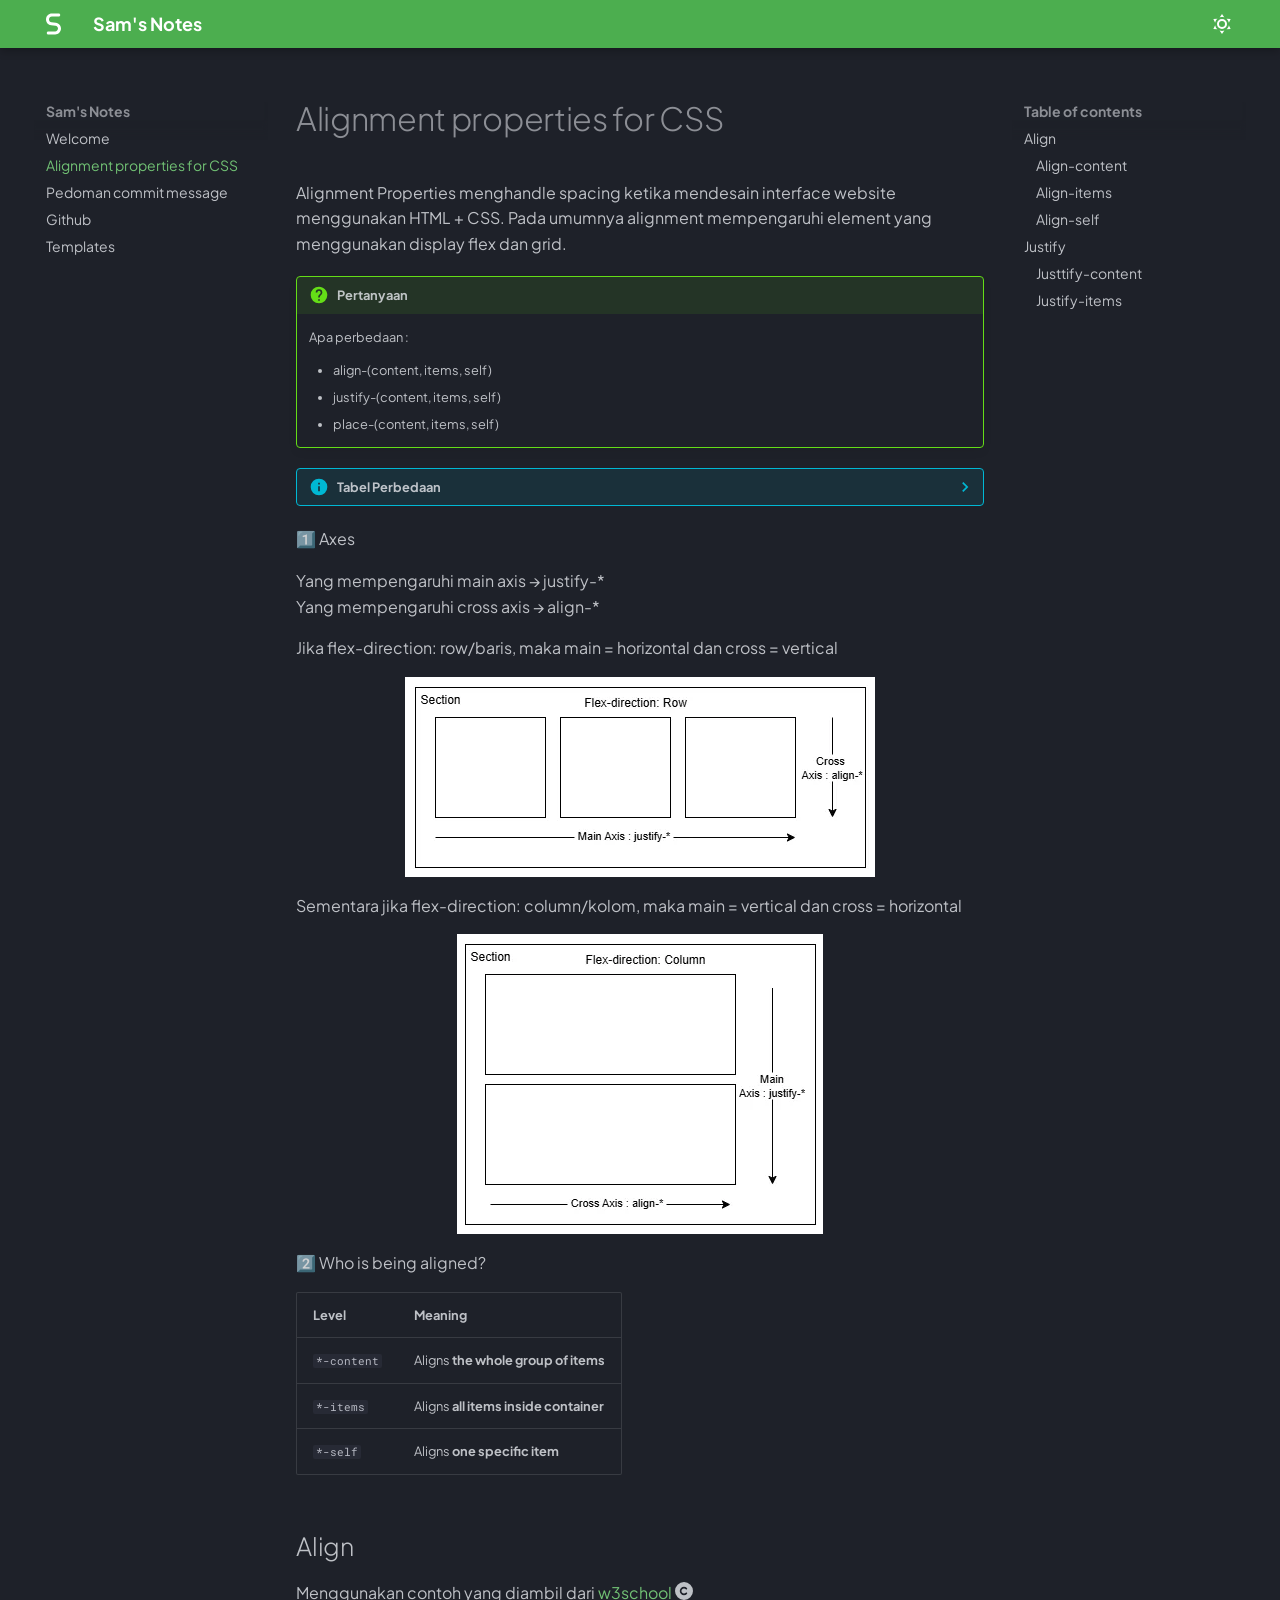
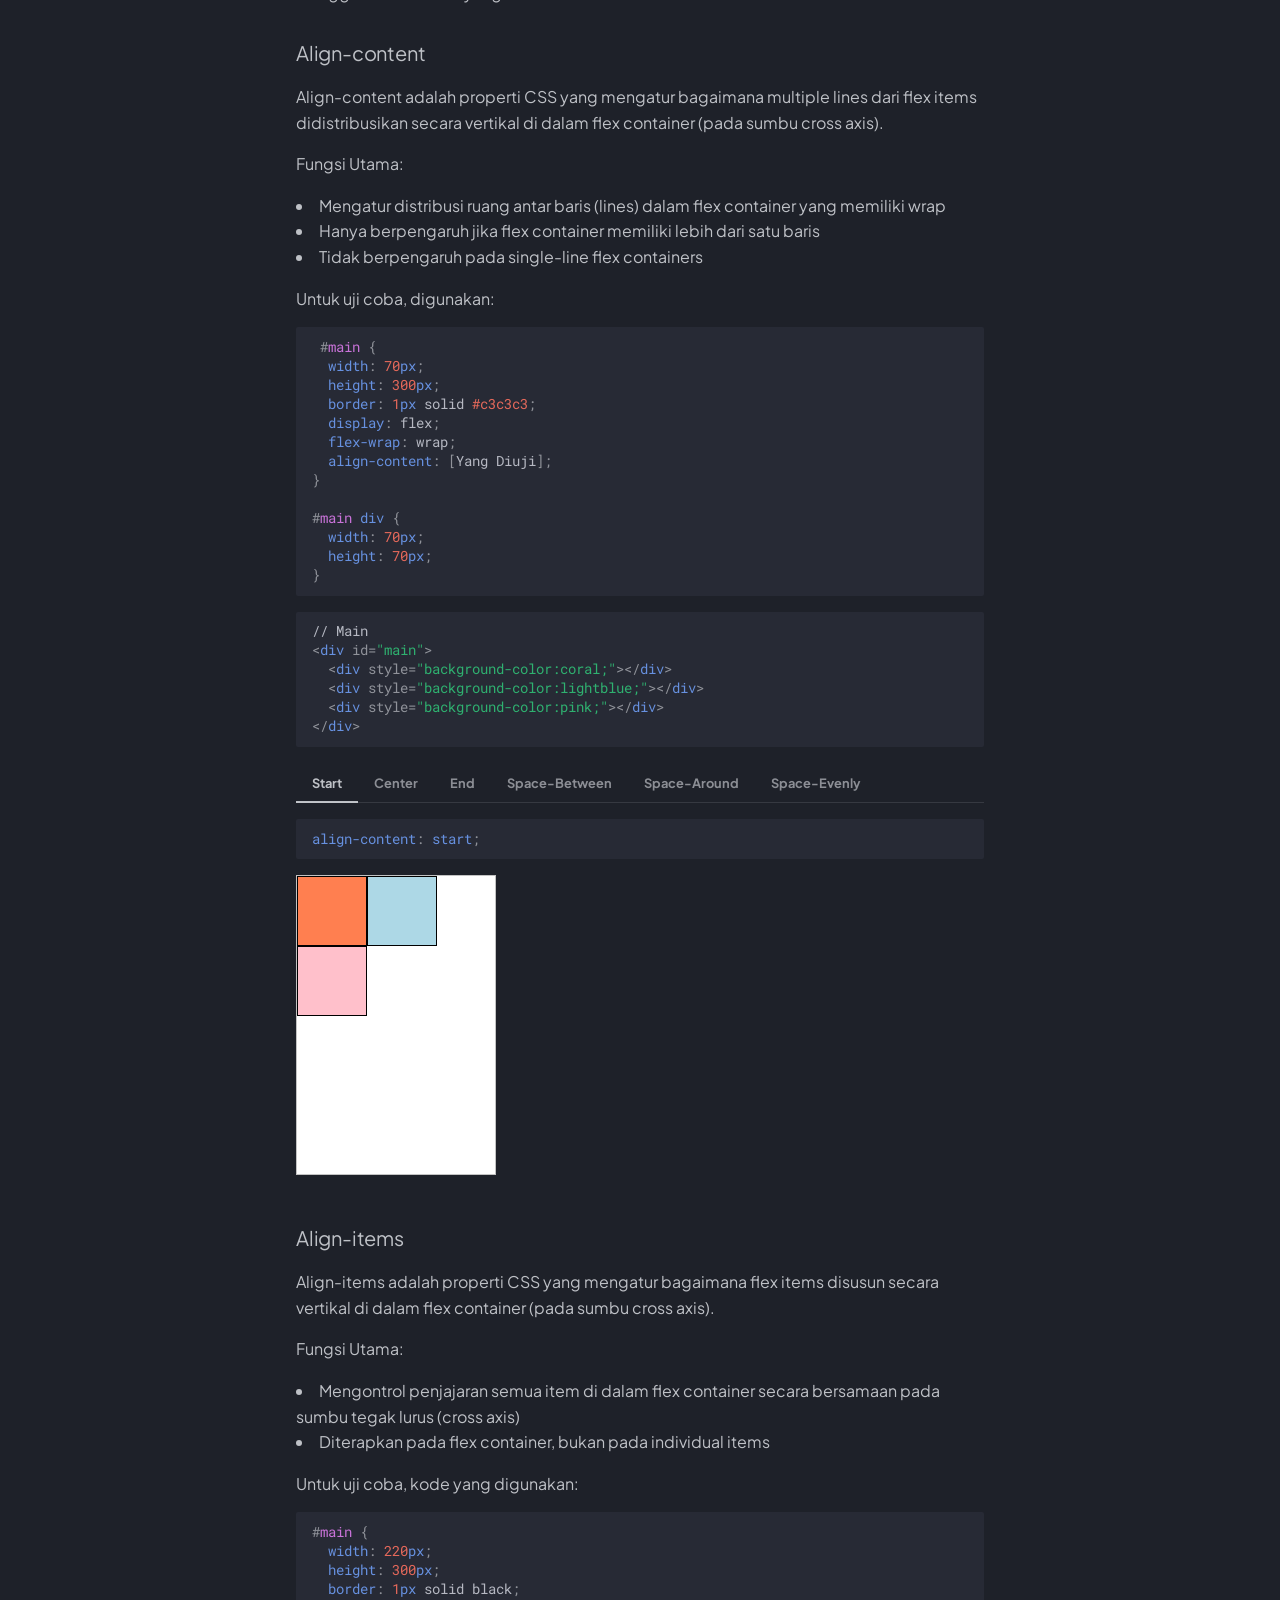
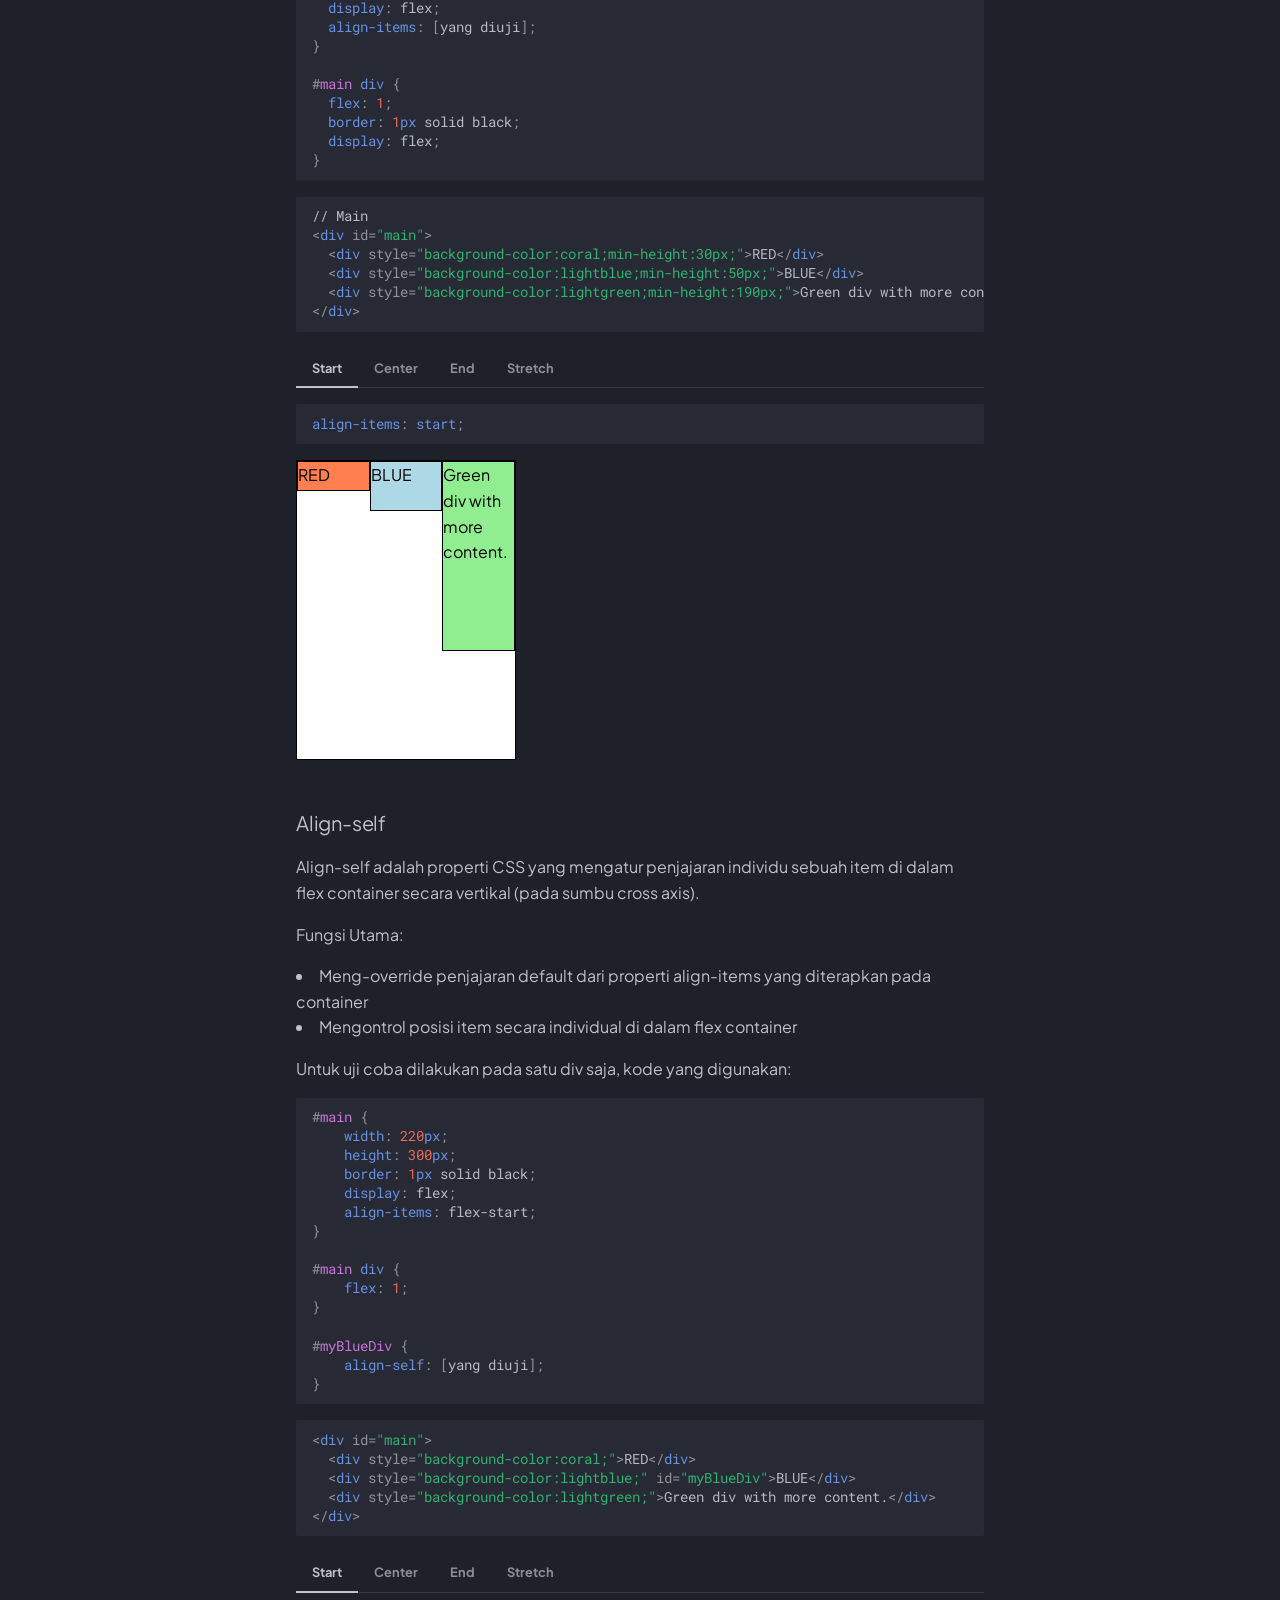
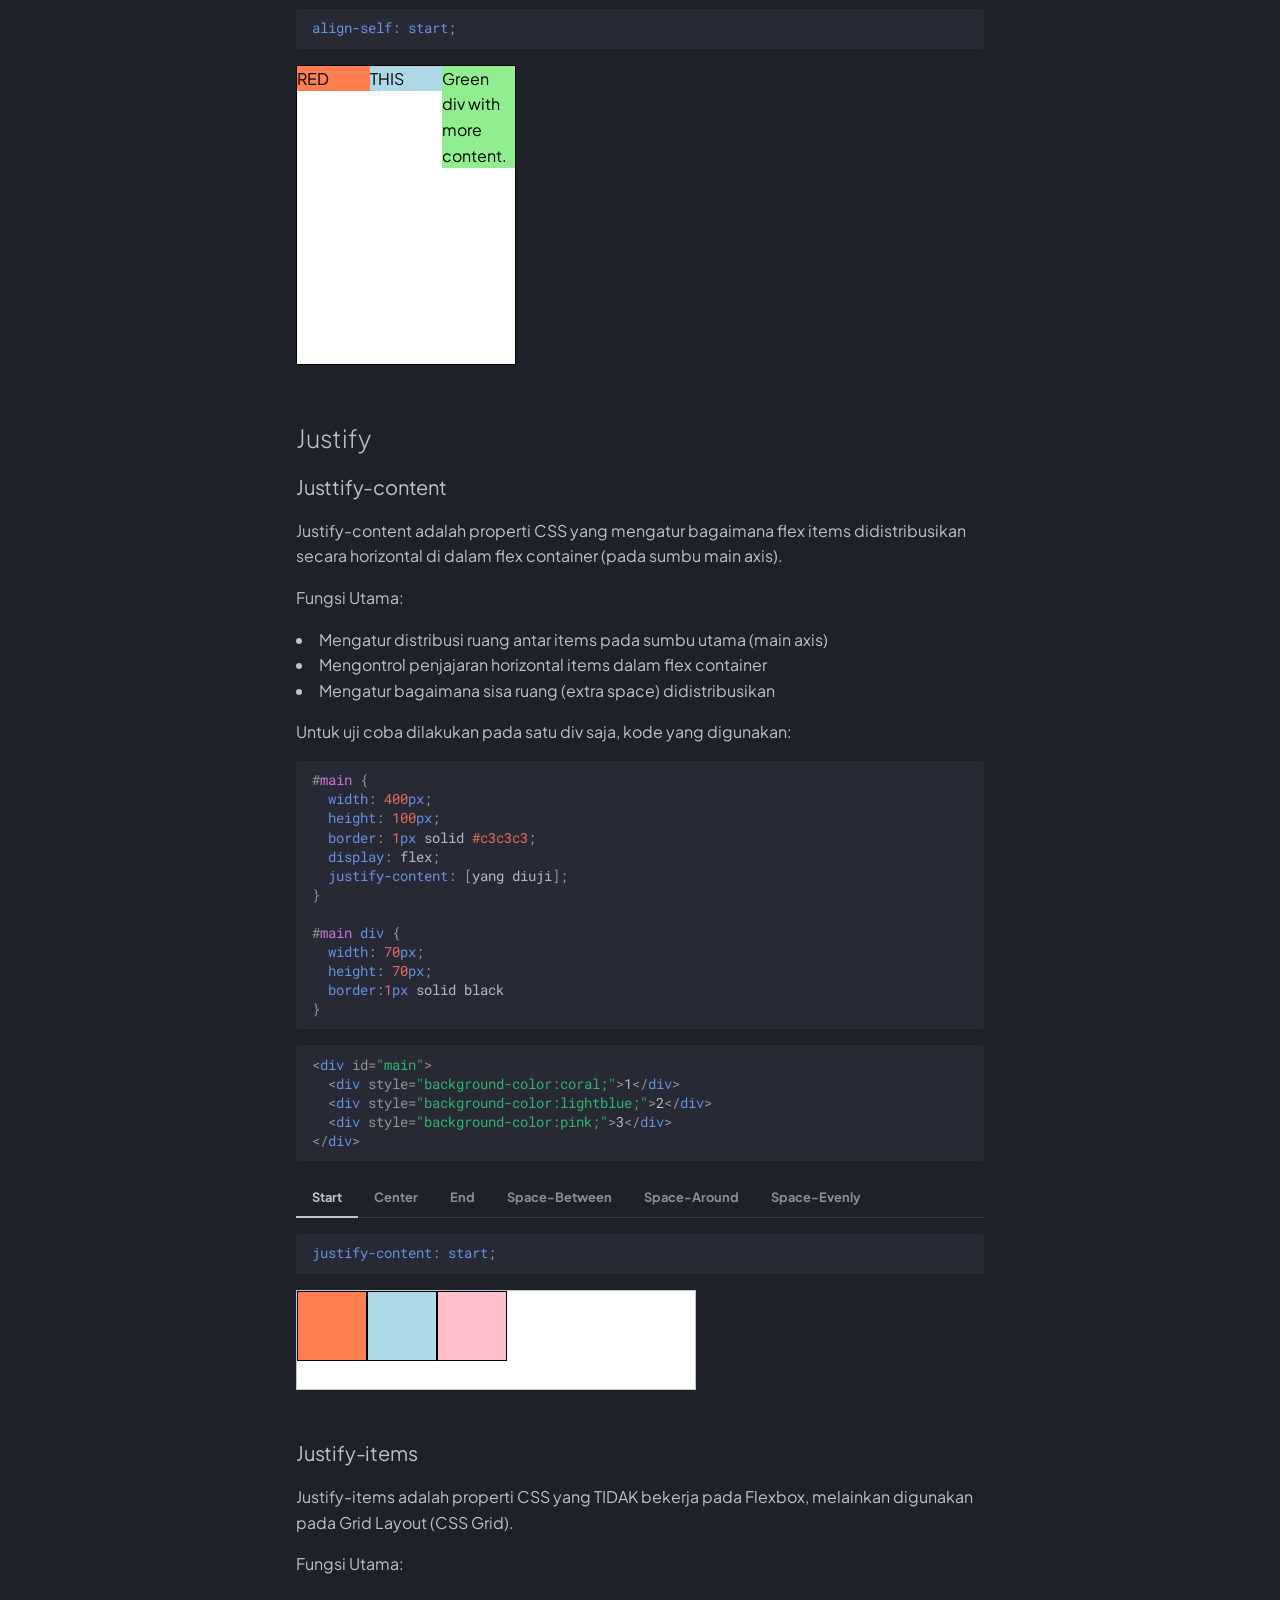
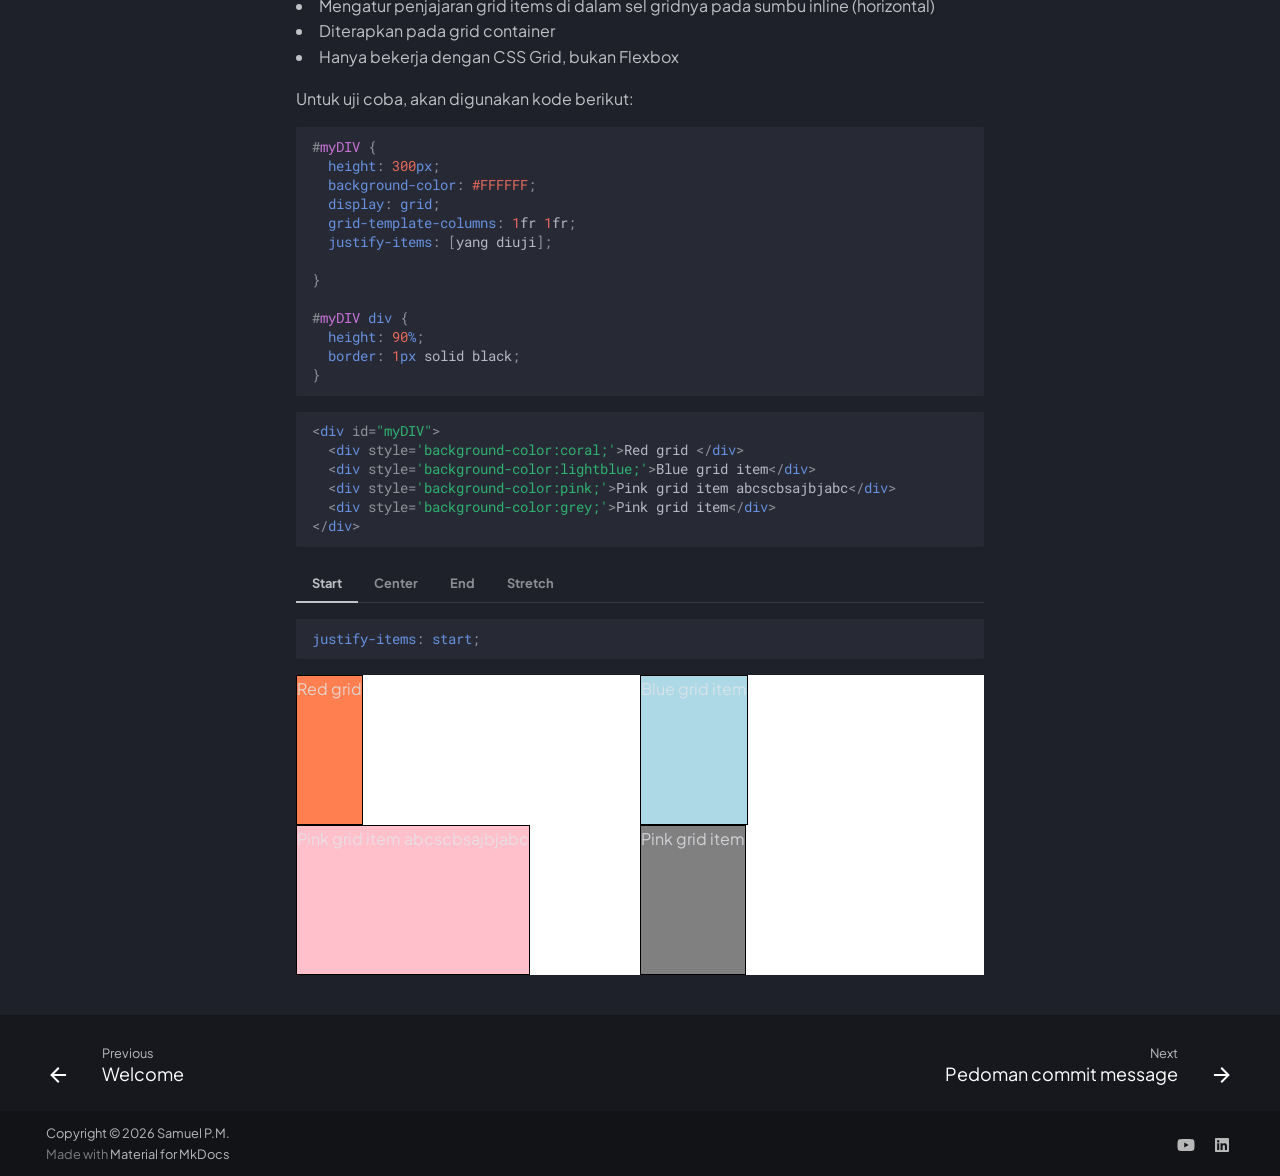
==== alignmentcss/index.html @ 006edf41 "Deployed 152fa4c with MkDocs version: 1.6.1" ====
<!DOCTYPE html><html lang="en" class="no-js"><head>
    
      <meta charset="utf-8">
      <meta name="viewport" content="width=device-width,initial-scale=1">
      
      
      
        <link rel="canonical" href="https://sitename.example/alignmentcss/">
      
      
        <link rel="prev" href="..">
      
      
        <link rel="next" href="../commit-m/">
      
      
        
      
      
      <link rel="icon" href="../assets/logoGrey.png">
      <meta name="generator" content="mkdocs-1.6.1, mkdocs-material-9.7.1">
    
    
      
        <title>Alignment properties for CSS - Sam's Notes</title>
      
    
    
      <link rel="stylesheet" href="../assets/stylesheets/main.484c7ddc.min.css">
      
        
        <link rel="stylesheet" href="../assets/stylesheets/palette.ab4e12ef.min.css">
      
      


    
    
      
    
    
      
        
        
        <link rel="preconnect" href="https://fonts.gstatic.com" crossorigin>
        <link rel="stylesheet" href="https://fonts.googleapis.com/css?family=Plus+Jakarta+Sans:300,300i,400,400i,700,700i%7CRoboto+Mono:400,400i,700,700i&amp;display=fallback">
        <style>:root{--md-text-font:"Plus Jakarta Sans";--md-code-font:"Roboto Mono"}</style>
      
    
    
      <link rel="stylesheet" href="../stylesheets/extra.css">
    
    <script>__md_scope=new URL("..",location),__md_hash=e=>[...e].reduce(((e,_)=>(e<<5)-e+_.charCodeAt(0)),0),__md_get=(e,_=localStorage,t=__md_scope)=>JSON.parse(_.getItem(t.pathname+"."+e)),__md_set=(e,_,t=localStorage,a=__md_scope)=>{try{t.setItem(a.pathname+"."+e,JSON.stringify(_))}catch(e){}}</script>
    
      

    
    
  <link href="../assets/stylesheets/glightbox.min.css" rel="stylesheet"><script src="../assets/javascripts/glightbox.min.js"></script><style id="glightbox-style">
            html.glightbox-open { overflow: initial; height: 100%; }
            .gslide-title { margin-top: 0px; user-select: text; }
            .gslide-desc { color: #666; user-select: text; }
            .gslide-image img { background: white; }
            .gscrollbar-fixer { padding-right: 15px; }
            .gdesc-inner { font-size: 0.75rem; }
            body[data-md-color-scheme="slate"] .gdesc-inner { background: var(--md-default-bg-color); }
            body[data-md-color-scheme="slate"] .gslide-title { color: var(--md-default-fg-color); }
            body[data-md-color-scheme="slate"] .gslide-desc { color: var(--md-default-fg-color); }
        </style></head>
  
  
    
    
      
    
    
    
    
    <body dir="ltr" data-md-color-scheme="slate" data-md-color-primary="green" data-md-color-accent="deep-purple">
  
    
    <input class="md-toggle" data-md-toggle="drawer" type="checkbox" id="__drawer" autocomplete="off">
    <input class="md-toggle" data-md-toggle="search" type="checkbox" id="__search" autocomplete="off">
    <label class="md-overlay" for="__drawer"></label>
    <div data-md-component="skip">
      
        
        <a href="#alignment-properties-for-css" class="md-skip">
          Skip to content
        </a>
      
    </div>
    <div data-md-component="announce">
      
    </div>
    
    
      

  

<header class="md-header md-header--shadow" data-md-component="header">
  <nav class="md-header__inner md-grid" aria-label="Header">
    <a href=".." title="Sam's Notes" class="md-header__button md-logo" aria-label="Sam's Notes" data-md-component="logo">
      
  
  <svg xmlns="http://www.w3.org/2000/svg" viewBox="0 0 320 512"><!--! Font Awesome Free 7.1.0 by @fontawesome - https://fontawesome.com License - https://fontawesome.com/license/free (Icons: CC BY 4.0, Fonts: SIL OFL 1.1, Code: MIT License) Copyright 2025 Fonticons, Inc.--><path d="M0 157.5C0 88.2 56.2 32 125.5 32H272c17.7 0 32 14.3 32 32s-14.3 32-32 32H125.5c-34 0-61.5 27.5-61.5 61.5 0 31 23.1 57.2 53.9 61l92.2 11.5c62.8 7.9 109.9 61.2 109.9 124.5 0 69.3-56.2 125.5-125.5 125.5H48c-17.7 0-32-14.3-32-32s14.3-32 32-32h146.5c34 0 61.5-27.5 61.5-61.5 0-31-23.1-57.2-53.9-61L109.9 282C47.1 274.1 0 220.8 0 157.5"></path></svg>

    </a>
    <label class="md-header__button md-icon" for="__drawer">
      
      <svg xmlns="http://www.w3.org/2000/svg" viewBox="0 0 24 24"><path d="M3 6h18v2H3zm0 5h18v2H3zm0 5h18v2H3z"></path></svg>
    </label>
    <div class="md-header__title" data-md-component="header-title">
      <div class="md-header__ellipsis">
        <div class="md-header__topic">
          <span class="md-ellipsis">
            Sam's Notes
          </span>
        </div>
        <div class="md-header__topic" data-md-component="header-topic">
          <span class="md-ellipsis">
            
              Alignment properties for CSS
            
          </span>
        </div>
      </div>
    </div>
    
      
        <form class="md-header__option" data-md-component="palette">
  
    
    
    
    <input class="md-option" data-md-color-media="" data-md-color-scheme="slate" data-md-color-primary="green" data-md-color-accent="deep-purple" aria-label="Dark mode" type="radio" name="__palette" id="__palette_0">
    
      <label class="md-header__button md-icon" title="Dark mode" for="__palette_1" hidden>
        <svg xmlns="http://www.w3.org/2000/svg" viewBox="0 0 24 24"><path d="M12 7a5 5 0 0 1 5 5 5 5 0 0 1-5 5 5 5 0 0 1-5-5 5 5 0 0 1 5-5m0 2a3 3 0 0 0-3 3 3 3 0 0 0 3 3 3 3 0 0 0 3-3 3 3 0 0 0-3-3m0-7 2.39 3.42C13.65 5.15 12.84 5 12 5s-1.65.15-2.39.42zM3.34 7l4.16-.35A7.2 7.2 0 0 0 5.94 8.5c-.44.74-.69 1.5-.83 2.29zm.02 10 1.76-3.77a7.131 7.131 0 0 0 2.38 4.14zM20.65 7l-1.77 3.79a7.02 7.02 0 0 0-2.38-4.15zm-.01 10-4.14.36c.59-.51 1.12-1.14 1.54-1.86.42-.73.69-1.5.83-2.29zM12 22l-2.41-3.44c.74.27 1.55.44 2.41.44.82 0 1.63-.17 2.37-.44z"></path></svg>
      </label>
    
  
    
    
    
    <input class="md-option" data-md-color-media="" data-md-color-scheme="default" data-md-color-primary="blue" data-md-color-accent="deep-orange" aria-label="Light mode" type="radio" name="__palette" id="__palette_1">
    
      <label class="md-header__button md-icon" title="Light mode" for="__palette_0" hidden>
        <svg xmlns="http://www.w3.org/2000/svg" viewBox="0 0 24 24"><path d="m17.75 4.09-2.53 1.94.91 3.06-2.63-1.81-2.63 1.81.91-3.06-2.53-1.94L12.44 4l1.06-3 1.06 3zm3.5 6.91-1.64 1.25.59 1.98-1.7-1.17-1.7 1.17.59-1.98L15.75 11l2.06-.05L18.5 9l.69 1.95zm-2.28 4.95c.83-.08 1.72 1.1 1.19 1.85-.32.45-.66.87-1.08 1.27C15.17 23 8.84 23 4.94 19.07c-3.91-3.9-3.91-10.24 0-14.14.4-.4.82-.76 1.27-1.08.75-.53 1.93.36 1.85 1.19-.27 2.86.69 5.83 2.89 8.02a9.96 9.96 0 0 0 8.02 2.89m-1.64 2.02a12.08 12.08 0 0 1-7.8-3.47c-2.17-2.19-3.33-5-3.49-7.82-2.81 3.14-2.7 7.96.31 10.98 3.02 3.01 7.84 3.12 10.98.31"></path></svg>
      </label>
    
  
</form>
      
    
    
      <script>var palette=__md_get("__palette");if(palette&&palette.color){if("(prefers-color-scheme)"===palette.color.media){var media=matchMedia("(prefers-color-scheme: light)"),input=document.querySelector(media.matches?"[data-md-color-media='(prefers-color-scheme: light)']":"[data-md-color-media='(prefers-color-scheme: dark)']");palette.color.media=input.getAttribute("data-md-color-media"),palette.color.scheme=input.getAttribute("data-md-color-scheme"),palette.color.primary=input.getAttribute("data-md-color-primary"),palette.color.accent=input.getAttribute("data-md-color-accent")}for(var[key,value]of Object.entries(palette.color))document.body.setAttribute("data-md-color-"+key,value)}</script>
    
    
    
    
  </nav>
  
</header>
    
    <div class="md-container" data-md-component="container">
      
      
        
          
        
      
      <main class="md-main" data-md-component="main">
        <div class="md-main__inner md-grid">
          
            
              
              <div class="md-sidebar md-sidebar--primary" data-md-component="sidebar" data-md-type="navigation">
                <div class="md-sidebar__scrollwrap">
                  <div class="md-sidebar__inner">
                    



<nav class="md-nav md-nav--primary" aria-label="Navigation" data-md-level="0">
  <label class="md-nav__title" for="__drawer">
    <a href=".." title="Sam's Notes" class="md-nav__button md-logo" aria-label="Sam's Notes" data-md-component="logo">
      
  
  <svg xmlns="http://www.w3.org/2000/svg" viewBox="0 0 320 512"><!--! Font Awesome Free 7.1.0 by @fontawesome - https://fontawesome.com License - https://fontawesome.com/license/free (Icons: CC BY 4.0, Fonts: SIL OFL 1.1, Code: MIT License) Copyright 2025 Fonticons, Inc.--><path d="M0 157.5C0 88.2 56.2 32 125.5 32H272c17.7 0 32 14.3 32 32s-14.3 32-32 32H125.5c-34 0-61.5 27.5-61.5 61.5 0 31 23.1 57.2 53.9 61l92.2 11.5c62.8 7.9 109.9 61.2 109.9 124.5 0 69.3-56.2 125.5-125.5 125.5H48c-17.7 0-32-14.3-32-32s14.3-32 32-32h146.5c34 0 61.5-27.5 61.5-61.5 0-31-23.1-57.2-53.9-61L109.9 282C47.1 274.1 0 220.8 0 157.5"></path></svg>

    </a>
    Sam's Notes
  </label>
  
  <ul class="md-nav__list" data-md-scrollfix>
    
      
      
  
  
  
  
    <li class="md-nav__item">
      <a href=".." class="md-nav__link">
        
  
  
  <span class="md-ellipsis">
    
  
    Welcome
  

    
  </span>
  
  

      </a>
    </li>
  

    
      
      
  
  
    
  
  
  
    <li class="md-nav__item md-nav__item--active">
      
      <input class="md-nav__toggle md-toggle" type="checkbox" id="__toc">
      
      
        
      
      
        <label class="md-nav__link md-nav__link--active" for="__toc">
          
  
  
  <span class="md-ellipsis">
    
  
    Alignment properties for CSS
  

    
  </span>
  
  

          <span class="md-nav__icon md-icon"></span>
        </label>
      
      <a href="./" class="md-nav__link md-nav__link--active">
        
  
  
  <span class="md-ellipsis">
    
  
    Alignment properties for CSS
  

    
  </span>
  
  

      </a>
      
        

<nav class="md-nav md-nav--secondary" aria-label="Table of contents">
  
  
  
    
  
  
    <label class="md-nav__title" for="__toc">
      <span class="md-nav__icon md-icon"></span>
      Table of contents
    </label>
    <ul class="md-nav__list" data-md-component="toc" data-md-scrollfix>
      
        <li class="md-nav__item">
  <a href="#align" class="md-nav__link">
    <span class="md-ellipsis">
      
        Align
      
    </span>
  </a>
  
    <nav class="md-nav" aria-label="Align">
      <ul class="md-nav__list">
        
          <li class="md-nav__item">
  <a href="#align-content" class="md-nav__link">
    <span class="md-ellipsis">
      
        Align-content
      
    </span>
  </a>
  
</li>
        
          <li class="md-nav__item">
  <a href="#align-items" class="md-nav__link">
    <span class="md-ellipsis">
      
        Align-items
      
    </span>
  </a>
  
</li>
        
          <li class="md-nav__item">
  <a href="#align-self" class="md-nav__link">
    <span class="md-ellipsis">
      
        Align-self
      
    </span>
  </a>
  
</li>
        
      </ul>
    </nav>
  
</li>
      
        <li class="md-nav__item">
  <a href="#justify" class="md-nav__link">
    <span class="md-ellipsis">
      
        Justify
      
    </span>
  </a>
  
    <nav class="md-nav" aria-label="Justify">
      <ul class="md-nav__list">
        
          <li class="md-nav__item">
  <a href="#justtify-content" class="md-nav__link">
    <span class="md-ellipsis">
      
        Justtify-content
      
    </span>
  </a>
  
</li>
        
          <li class="md-nav__item">
  <a href="#justify-items" class="md-nav__link">
    <span class="md-ellipsis">
      
        Justify-items
      
    </span>
  </a>
  
</li>
        
      </ul>
    </nav>
  
</li>
      
    </ul>
  
</nav>
      
    </li>
  

    
      
      
  
  
  
  
    <li class="md-nav__item">
      <a href="../commit-m/" class="md-nav__link">
        
  
  
  <span class="md-ellipsis">
    
  
    Pedoman commit message
  

    
  </span>
  
  

      </a>
    </li>
  

    
      
      
  
  
  
  
    <li class="md-nav__item">
      <a href="../newrepo/" class="md-nav__link">
        
  
  
  <span class="md-ellipsis">
    
  
    Github
  

    
  </span>
  
  

      </a>
    </li>
  

    
      
      
  
  
  
  
    <li class="md-nav__item">
      <a href="../template/" class="md-nav__link">
        
  
  
  <span class="md-ellipsis">
    
  
    Templates
  

    
  </span>
  
  

      </a>
    </li>
  

    
  </ul>
</nav>
                  </div>
                </div>
              </div>
            
            
              
              <div class="md-sidebar md-sidebar--secondary" data-md-component="sidebar" data-md-type="toc">
                <div class="md-sidebar__scrollwrap">
                  <div class="md-sidebar__inner">
                    

<nav class="md-nav md-nav--secondary" aria-label="Table of contents">
  
  
  
    
  
  
    <label class="md-nav__title" for="__toc">
      <span class="md-nav__icon md-icon"></span>
      Table of contents
    </label>
    <ul class="md-nav__list" data-md-component="toc" data-md-scrollfix>
      
        <li class="md-nav__item">
  <a href="#align" class="md-nav__link">
    <span class="md-ellipsis">
      
        Align
      
    </span>
  </a>
  
    <nav class="md-nav" aria-label="Align">
      <ul class="md-nav__list">
        
          <li class="md-nav__item">
  <a href="#align-content" class="md-nav__link">
    <span class="md-ellipsis">
      
        Align-content
      
    </span>
  </a>
  
</li>
        
          <li class="md-nav__item">
  <a href="#align-items" class="md-nav__link">
    <span class="md-ellipsis">
      
        Align-items
      
    </span>
  </a>
  
</li>
        
          <li class="md-nav__item">
  <a href="#align-self" class="md-nav__link">
    <span class="md-ellipsis">
      
        Align-self
      
    </span>
  </a>
  
</li>
        
      </ul>
    </nav>
  
</li>
      
        <li class="md-nav__item">
  <a href="#justify" class="md-nav__link">
    <span class="md-ellipsis">
      
        Justify
      
    </span>
  </a>
  
    <nav class="md-nav" aria-label="Justify">
      <ul class="md-nav__list">
        
          <li class="md-nav__item">
  <a href="#justtify-content" class="md-nav__link">
    <span class="md-ellipsis">
      
        Justtify-content
      
    </span>
  </a>
  
</li>
        
          <li class="md-nav__item">
  <a href="#justify-items" class="md-nav__link">
    <span class="md-ellipsis">
      
        Justify-items
      
    </span>
  </a>
  
</li>
        
      </ul>
    </nav>
  
</li>
      
    </ul>
  
</nav>
                  </div>
                </div>
              </div>
            
          
          
            <div class="md-content" data-md-component="content">
              
              <article class="md-content__inner md-typeset">
                
                  



<h1 id="alignment-properties-for-css">Alignment properties for CSS</h1>
<p>Alignment Properties menghandle spacing ketika mendesain interface website menggunakan HTML + CSS.
Pada umumnya alignment mempengaruhi element yang menggunakan display flex dan grid.</p>
<div class="admonition question">
<p class="admonition-title">Pertanyaan</p>
<p>Apa perbedaan :
</p><ul>
<li>align-(content, items, self)</li>
<li>justify-(content, items, self)</li>
<li>place-(content, items, self)</li>
</ul><p></p>
</div>
<details class="info">
<summary>Tabel Perbedaan</summary>
<p>Berdasarkan ChatGPT</p>
<table>
<thead>
<tr>
<th>Property</th>
<th>Axis</th>
<th>Applies to</th>
<th>Flex</th>
<th>Grid</th>
<th>When it works</th>
</tr>
</thead>
<tbody>
<tr>
<td><strong>align-content</strong></td>
<td>Cross</td>
<td>Container</td>
<td>⚠️</td>
<td>✅</td>
<td><strong>Multi-line only</strong></td>
</tr>
<tr>
<td><strong>align-items</strong></td>
<td>Cross</td>
<td>Container</td>
<td>✅</td>
<td>✅</td>
<td>Single or multi</td>
</tr>
<tr>
<td><strong>align-self</strong></td>
<td>Cross</td>
<td>Item</td>
<td>✅</td>
<td>✅</td>
<td>Overrides <code>align-items</code></td>
</tr>
<tr>
<td><strong>justify-content</strong></td>
<td>Main</td>
<td>Container</td>
<td>✅</td>
<td>✅</td>
<td>When there’s extra space</td>
</tr>
<tr>
<td><strong>justify-items</strong></td>
<td>Main</td>
<td>Container</td>
<td>❌</td>
<td>✅</td>
<td>Aligns items in grid cells</td>
</tr>
<tr>
<td><strong>justify-self</strong></td>
<td>Main</td>
<td>Item</td>
<td>❌</td>
<td>✅</td>
<td>Grid only</td>
</tr>
<tr>
<td><strong>place-content</strong></td>
<td>Both</td>
<td>Container</td>
<td>⚠️</td>
<td>✅</td>
<td>Shorthand</td>
</tr>
<tr>
<td><strong>place-items</strong></td>
<td>Both</td>
<td>Container</td>
<td>❌</td>
<td>✅</td>
<td>Shorthand</td>
</tr>
<tr>
<td><strong>place-self</strong></td>
<td>Both</td>
<td>Item</td>
<td>❌</td>
<td>✅</td>
<td>Shorthand</td>
</tr>
</tbody>
</table>
</details>
<p>1️⃣ Axes</p>
<p>Yang mempengaruhi main axis → justify-* <br>
Yang mempengaruhi cross axis → align-*</p>
<p>Jika flex-direction: row/baris, maka main = horizontal dan cross = vertical  <br></p>
<figure>
  <a class="glightbox" data-type="image" data-width="auto" data-height="auto" href="../assets/flex-row.webp" data-desc-position="bottom"><img alt="Image title" src="../assets/flex-row.webp"></a>
</figure>
<!-- <img src="assets/flex-row.webp"> <br> -->
<p>Sementara jika flex-direction: column/kolom, maka main = vertical dan cross = horizontal <br></p>
<figure>
  <a class="glightbox" data-type="image" data-width="auto" data-height="auto" href="../assets/flex-col.webp" data-desc-position="bottom"><img alt="Image title" src="../assets/flex-col.webp"></a>
</figure>
<p>2️⃣ Who is being aligned?</p>
<table>
<thead>
<tr>
<th>Level</th>
<th>Meaning</th>
</tr>
</thead>
<tbody>
<tr>
<td><code>*-content</code></td>
<td>Aligns <strong>the whole group of items</strong></td>
</tr>
<tr>
<td><code>*-items</code></td>
<td>Aligns <strong>all items inside container</strong></td>
</tr>
<tr>
<td><code>*-self</code></td>
<td>Aligns <strong>one specific item</strong></td>
</tr>
</tbody>
</table>
<h2 id="align">Align</h2>
<p>Menggunakan contoh yang diambil dari <a href="https://www.w3schools.com/">w3school</a> <span class="twemoji"><svg xmlns="http://www.w3.org/2000/svg" viewBox="0 0 512 512"><!--! Font Awesome Free 7.1.0 by @fontawesome - https://fontawesome.com License - https://fontawesome.com/license/free (Icons: CC BY 4.0, Fonts: SIL OFL 1.1, Code: MIT License) Copyright 2025 Fonticons, Inc.--><path d="M256 512a256 256 0 1 0 0-512 256 256 0 1 0 0 512m-50.9-205.1c28.1 28.1 73.7 28.1 101.8 0 9.4-9.4 24.6-9.4 33.9 0s9.4 24.6 0 33.9c-46.9 46.9-122.8 46.9-169.7 0s-46.9-122.8 0-169.7 122.8-46.9 169.7 0c9.4 9.4 9.4 24.6 0 33.9s-24.6 9.4-33.9 0c-28.1-28.1-73.7-28.1-101.8 0s-28.1 73.7 0 101.8z"></path></svg></span></p>
<h3 id="align-content">Align-content</h3>
<p>Align-content adalah properti CSS yang mengatur bagaimana multiple lines dari flex items didistribusikan secara vertikal di dalam flex container (pada sumbu cross axis).</p>
<p>Fungsi Utama:</p>
<li>Mengatur distribusi ruang antar baris (lines) dalam flex container yang memiliki wrap</li>
<li>Hanya berpengaruh jika flex container memiliki lebih dari satu baris</li>
<li>Tidak berpengaruh pada single-line flex containers</li>
<p>Untuk uji coba, digunakan:</p>
<div class="language-css highlight"><pre><span></span><code><span id="__span-0-1"><a id="__codelineno-0-1" name="__codelineno-0-1" href="#__codelineno-0-1"></a><span class="w"> </span><span class="p">#</span><span class="nn">main</span><span class="w"> </span><span class="p">{</span>
</span><span id="__span-0-2"><a id="__codelineno-0-2" name="__codelineno-0-2" href="#__codelineno-0-2"></a><span class="w">  </span><span class="k">width</span><span class="p">:</span><span class="w"> </span><span class="mi">70</span><span class="kt">px</span><span class="p">;</span>
</span><span id="__span-0-3"><a id="__codelineno-0-3" name="__codelineno-0-3" href="#__codelineno-0-3"></a><span class="w">  </span><span class="k">height</span><span class="p">:</span><span class="w"> </span><span class="mi">300</span><span class="kt">px</span><span class="p">;</span>
</span><span id="__span-0-4"><a id="__codelineno-0-4" name="__codelineno-0-4" href="#__codelineno-0-4"></a><span class="w">  </span><span class="k">border</span><span class="p">:</span><span class="w"> </span><span class="mi">1</span><span class="kt">px</span><span class="w"> </span><span class="kc">solid</span><span class="w"> </span><span class="mh">#c3c3c3</span><span class="p">;</span>
</span><span id="__span-0-5"><a id="__codelineno-0-5" name="__codelineno-0-5" href="#__codelineno-0-5"></a><span class="w">  </span><span class="k">display</span><span class="p">:</span><span class="w"> </span><span class="kc">flex</span><span class="p">;</span>
</span><span id="__span-0-6"><a id="__codelineno-0-6" name="__codelineno-0-6" href="#__codelineno-0-6"></a><span class="w">  </span><span class="k">flex-wrap</span><span class="p">:</span><span class="w"> </span><span class="kc">wrap</span><span class="p">;</span>
</span><span id="__span-0-7"><a id="__codelineno-0-7" name="__codelineno-0-7" href="#__codelineno-0-7"></a><span class="w">  </span><span class="k">align-content</span><span class="p">:</span><span class="w"> </span><span class="p">[</span><span class="n">Yang</span><span class="w"> </span><span class="n">Diuji</span><span class="p">];</span>
</span><span id="__span-0-8"><a id="__codelineno-0-8" name="__codelineno-0-8" href="#__codelineno-0-8"></a><span class="p">}</span>
</span><span id="__span-0-9"><a id="__codelineno-0-9" name="__codelineno-0-9" href="#__codelineno-0-9"></a>
</span><span id="__span-0-10"><a id="__codelineno-0-10" name="__codelineno-0-10" href="#__codelineno-0-10"></a><span class="p">#</span><span class="nn">main</span><span class="w"> </span><span class="nt">div</span><span class="w"> </span><span class="p">{</span>
</span><span id="__span-0-11"><a id="__codelineno-0-11" name="__codelineno-0-11" href="#__codelineno-0-11"></a><span class="w">  </span><span class="k">width</span><span class="p">:</span><span class="w"> </span><span class="mi">70</span><span class="kt">px</span><span class="p">;</span>
</span><span id="__span-0-12"><a id="__codelineno-0-12" name="__codelineno-0-12" href="#__codelineno-0-12"></a><span class="w">  </span><span class="k">height</span><span class="p">:</span><span class="w"> </span><span class="mi">70</span><span class="kt">px</span><span class="p">;</span>
</span><span id="__span-0-13"><a id="__codelineno-0-13" name="__codelineno-0-13" href="#__codelineno-0-13"></a><span class="p">}</span>
</span></code></pre></div>
<div class="language-html highlight"><pre><span></span><code><span id="__span-1-1"><a id="__codelineno-1-1" name="__codelineno-1-1" href="#__codelineno-1-1"></a>// Main
</span><span id="__span-1-2"><a id="__codelineno-1-2" name="__codelineno-1-2" href="#__codelineno-1-2"></a><span class="p">&lt;</span><span class="nt">div</span> <span class="na">id</span><span class="o">=</span><span class="s">"main"</span><span class="p">&gt;</span>
</span><span id="__span-1-3"><a id="__codelineno-1-3" name="__codelineno-1-3" href="#__codelineno-1-3"></a>  <span class="p">&lt;</span><span class="nt">div</span> <span class="na">style</span><span class="o">=</span><span class="s">"background-color:coral;"</span><span class="p">&gt;&lt;/</span><span class="nt">div</span><span class="p">&gt;</span>
</span><span id="__span-1-4"><a id="__codelineno-1-4" name="__codelineno-1-4" href="#__codelineno-1-4"></a>  <span class="p">&lt;</span><span class="nt">div</span> <span class="na">style</span><span class="o">=</span><span class="s">"background-color:lightblue;"</span><span class="p">&gt;&lt;/</span><span class="nt">div</span><span class="p">&gt;</span>
</span><span id="__span-1-5"><a id="__codelineno-1-5" name="__codelineno-1-5" href="#__codelineno-1-5"></a>  <span class="p">&lt;</span><span class="nt">div</span> <span class="na">style</span><span class="o">=</span><span class="s">"background-color:pink;"</span><span class="p">&gt;&lt;/</span><span class="nt">div</span><span class="p">&gt;</span>
</span><span id="__span-1-6"><a id="__codelineno-1-6" name="__codelineno-1-6" href="#__codelineno-1-6"></a><span class="p">&lt;/</span><span class="nt">div</span><span class="p">&gt;</span>
</span></code></pre></div>
<div class="tabbed-set tabbed-alternate" data-tabs="1:6"><input checked="checked" id="__tabbed_1_1" name="__tabbed_1" type="radio"><input id="__tabbed_1_2" name="__tabbed_1" type="radio"><input id="__tabbed_1_3" name="__tabbed_1" type="radio"><input id="__tabbed_1_4" name="__tabbed_1" type="radio"><input id="__tabbed_1_5" name="__tabbed_1" type="radio"><input id="__tabbed_1_6" name="__tabbed_1" type="radio"><div class="tabbed-labels"><label for="__tabbed_1_1">Start</label><label for="__tabbed_1_2">Center</label><label for="__tabbed_1_3">End</label><label for="__tabbed_1_4">Space-Between</label><label for="__tabbed_1_5">Space-Around</label><label for="__tabbed_1_6">Space-Evenly</label></div>
<div class="tabbed-content">
<div class="tabbed-block">
<p></p><div class="language-css highlight"><pre><span></span><code><span id="__span-2-1"><a id="__codelineno-2-1" name="__codelineno-2-1" href="#__codelineno-2-1"></a><span class="nt">align-content</span><span class="o">:</span><span class="w"> </span><span class="nt">start</span><span class="o">;</span>
</span></code></pre></div>
<div style="width: 200px;height: 300px;border: 1px solid #c3c3c3;display: flex;flex-wrap: wrap;
align-content: start;background-color:white">
    <div style="background-color:coral; width: 70px;height: 70px;border:1px solid black"></div>
    <div style="background-color:lightblue; width: 70px;height: 70px;border:1px solid black"></div>
    <div style="background-color:pink; width: 70px;height: 70px;border:1px solid black"></div>
</div><p></p>
</div>
<div class="tabbed-block">
<p></p><div class="language-css highlight"><pre><span></span><code><span id="__span-3-1"><a id="__codelineno-3-1" name="__codelineno-3-1" href="#__codelineno-3-1"></a><span class="nt">align-content</span><span class="o">:</span><span class="w"> </span><span class="nt">center</span><span class="o">;</span>
</span></code></pre></div>
<div style="width: 200px;height: 300px;border: 1px solid #c3c3c3;display: flex;flex-wrap: wrap;
align-content: center;background-color:white">
    <div style="background-color:coral; width: 70px;height: 70px;border:1px solid black"></div>
    <div style="background-color:lightblue; width: 70px;height: 70px;border:1px solid black"></div>
    <div style="background-color:pink; width: 70px;height: 70px;border:1px solid black"></div>
</div><p></p>
</div>
<div class="tabbed-block">
<p></p><div class="language-css highlight"><pre><span></span><code><span id="__span-4-1"><a id="__codelineno-4-1" name="__codelineno-4-1" href="#__codelineno-4-1"></a><span class="nt">align-content</span><span class="o">:</span><span class="w"> </span><span class="nt">end</span><span class="o">;</span>
</span></code></pre></div>
<div style="width: 200px;height: 300px;border: 1px solid #c3c3c3;display: flex;flex-wrap: wrap;
align-content: end;background-color:white">
    <div style="background-color:coral; width: 70px;height: 70px;border:1px solid black"></div>
    <div style="background-color:lightblue; width: 70px;height: 70px;border:1px solid black"></div>
    <div style="background-color:pink; width: 70px;height: 70px;border:1px solid black"></div>
</div><p></p>
</div>
<div class="tabbed-block">
<p></p><div class="language-css highlight"><pre><span></span><code><span id="__span-5-1"><a id="__codelineno-5-1" name="__codelineno-5-1" href="#__codelineno-5-1"></a><span class="nt">align-content</span><span class="o">:</span><span class="w"> </span><span class="nt">space-between</span><span class="o">;</span>
</span></code></pre></div>
<div style="width: 200px;height: 300px;border: 1px solid #c3c3c3;display: flex;flex-wrap: wrap;
align-content: space-between;background-color:white">
    <div style="background-color:coral; width: 70px;height: 70px;border:1px solid black"></div>
    <div style="background-color:lightblue; width: 70px;height: 70px;border:1px solid black"></div>
    <div style="background-color:pink; width: 70px;height: 70px;border:1px solid black"></div>
</div><p></p>
</div>
<div class="tabbed-block">
<p></p><div class="language-css highlight"><pre><span></span><code><span id="__span-6-1"><a id="__codelineno-6-1" name="__codelineno-6-1" href="#__codelineno-6-1"></a><span class="nt">align-content</span><span class="o">:</span><span class="w"> </span><span class="nt">space-around</span><span class="o">;</span>
</span></code></pre></div>
<div style="width: 200px;height: 300px;border: 1px solid #c3c3c3;display: flex;flex-wrap: wrap;
align-content: space-around;background-color:white">
    <div style="background-color:coral; width: 70px;height: 70px;border:1px solid black"></div>
    <div style="background-color:lightblue; width: 70px;height: 70px;border:1px solid black"></div>
    <div style="background-color:pink; width: 70px;height: 70px;border:1px solid black"></div>
</div><p></p>
</div>
<div class="tabbed-block">
<p></p><div class="language-css highlight"><pre><span></span><code><span id="__span-7-1"><a id="__codelineno-7-1" name="__codelineno-7-1" href="#__codelineno-7-1"></a><span class="nt">align-content</span><span class="o">:</span><span class="w"> </span><span class="nt">space-evenly</span><span class="o">;</span>
</span></code></pre></div>
<div style="width: 200px;height: 300px;border: 1px solid #c3c3c3;display: flex;flex-wrap: wrap;
align-content: space-evenly;background-color:white">
    <div style="background-color:coral; width: 70px;height: 70px;border:1px solid black"></div>
    <div style="background-color:lightblue; width: 70px;height: 70px;border:1px solid black"></div>
    <div style="background-color:pink; width: 70px;height: 70px;border:1px solid black"></div>
</div><p></p>
</div>
</div>
</div>
<h3 id="align-items">Align-items</h3>
<p>Align-items adalah properti CSS yang mengatur bagaimana flex items disusun secara vertikal di dalam flex container (pada sumbu cross axis). <br></p>
<p>Fungsi Utama:</p>
<li>Mengontrol penjajaran semua item di dalam flex container secara bersamaan pada sumbu tegak lurus (cross axis)</li>
<li>Diterapkan pada flex container, bukan pada individual items</li>
<p>Untuk uji coba, kode yang digunakan:</p>
<div class="language-css highlight"><pre><span></span><code><span id="__span-8-1"><a id="__codelineno-8-1" name="__codelineno-8-1" href="#__codelineno-8-1"></a><span class="p">#</span><span class="nn">main</span><span class="w"> </span><span class="p">{</span>
</span><span id="__span-8-2"><a id="__codelineno-8-2" name="__codelineno-8-2" href="#__codelineno-8-2"></a><span class="w">  </span><span class="k">width</span><span class="p">:</span><span class="w"> </span><span class="mi">220</span><span class="kt">px</span><span class="p">;</span>
</span><span id="__span-8-3"><a id="__codelineno-8-3" name="__codelineno-8-3" href="#__codelineno-8-3"></a><span class="w">  </span><span class="k">height</span><span class="p">:</span><span class="w"> </span><span class="mi">300</span><span class="kt">px</span><span class="p">;</span>
</span><span id="__span-8-4"><a id="__codelineno-8-4" name="__codelineno-8-4" href="#__codelineno-8-4"></a><span class="w">  </span><span class="k">border</span><span class="p">:</span><span class="w"> </span><span class="mi">1</span><span class="kt">px</span><span class="w"> </span><span class="kc">solid</span><span class="w"> </span><span class="kc">black</span><span class="p">;</span><span class="w"> </span>
</span><span id="__span-8-5"><a id="__codelineno-8-5" name="__codelineno-8-5" href="#__codelineno-8-5"></a><span class="w">  </span><span class="k">display</span><span class="p">:</span><span class="w"> </span><span class="kc">flex</span><span class="p">;</span>
</span><span id="__span-8-6"><a id="__codelineno-8-6" name="__codelineno-8-6" href="#__codelineno-8-6"></a><span class="w">  </span><span class="k">align-items</span><span class="p">:</span><span class="w"> </span><span class="p">[</span><span class="n">yang</span><span class="w"> </span><span class="n">diuji</span><span class="p">];</span>
</span><span id="__span-8-7"><a id="__codelineno-8-7" name="__codelineno-8-7" href="#__codelineno-8-7"></a><span class="p">}</span>
</span><span id="__span-8-8"><a id="__codelineno-8-8" name="__codelineno-8-8" href="#__codelineno-8-8"></a>
</span><span id="__span-8-9"><a id="__codelineno-8-9" name="__codelineno-8-9" href="#__codelineno-8-9"></a><span class="p">#</span><span class="nn">main</span><span class="w"> </span><span class="nt">div</span><span class="w"> </span><span class="p">{</span>
</span><span id="__span-8-10"><a id="__codelineno-8-10" name="__codelineno-8-10" href="#__codelineno-8-10"></a><span class="w">  </span><span class="k">flex</span><span class="p">:</span><span class="w"> </span><span class="mi">1</span><span class="p">;</span>
</span><span id="__span-8-11"><a id="__codelineno-8-11" name="__codelineno-8-11" href="#__codelineno-8-11"></a><span class="w">  </span><span class="k">border</span><span class="p">:</span><span class="w"> </span><span class="mi">1</span><span class="kt">px</span><span class="w"> </span><span class="kc">solid</span><span class="w"> </span><span class="kc">black</span><span class="p">;</span>
</span><span id="__span-8-12"><a id="__codelineno-8-12" name="__codelineno-8-12" href="#__codelineno-8-12"></a><span class="w">  </span><span class="k">display</span><span class="p">:</span><span class="w"> </span><span class="kc">flex</span><span class="p">;</span>
</span><span id="__span-8-13"><a id="__codelineno-8-13" name="__codelineno-8-13" href="#__codelineno-8-13"></a><span class="p">}</span>
</span></code></pre></div>
<div class="language-html highlight"><pre><span></span><code><span id="__span-9-1"><a id="__codelineno-9-1" name="__codelineno-9-1" href="#__codelineno-9-1"></a>// Main
</span><span id="__span-9-2"><a id="__codelineno-9-2" name="__codelineno-9-2" href="#__codelineno-9-2"></a><span class="p">&lt;</span><span class="nt">div</span> <span class="na">id</span><span class="o">=</span><span class="s">"main"</span><span class="p">&gt;</span>
</span><span id="__span-9-3"><a id="__codelineno-9-3" name="__codelineno-9-3" href="#__codelineno-9-3"></a>  <span class="p">&lt;</span><span class="nt">div</span> <span class="na">style</span><span class="o">=</span><span class="s">"background-color:coral;min-height:30px;"</span><span class="p">&gt;</span>RED<span class="p">&lt;/</span><span class="nt">div</span><span class="p">&gt;</span>
</span><span id="__span-9-4"><a id="__codelineno-9-4" name="__codelineno-9-4" href="#__codelineno-9-4"></a>  <span class="p">&lt;</span><span class="nt">div</span> <span class="na">style</span><span class="o">=</span><span class="s">"background-color:lightblue;min-height:50px;"</span><span class="p">&gt;</span>BLUE<span class="p">&lt;/</span><span class="nt">div</span><span class="p">&gt;</span>  
</span><span id="__span-9-5"><a id="__codelineno-9-5" name="__codelineno-9-5" href="#__codelineno-9-5"></a>  <span class="p">&lt;</span><span class="nt">div</span> <span class="na">style</span><span class="o">=</span><span class="s">"background-color:lightgreen;min-height:190px;"</span><span class="p">&gt;</span>Green div with more content.<span class="p">&lt;/</span><span class="nt">div</span><span class="p">&gt;</span>
</span><span id="__span-9-6"><a id="__codelineno-9-6" name="__codelineno-9-6" href="#__codelineno-9-6"></a><span class="p">&lt;/</span><span class="nt">div</span><span class="p">&gt;</span>
</span></code></pre></div>
<div class="tabbed-set tabbed-alternate" data-tabs="2:4"><input checked="checked" id="__tabbed_2_1" name="__tabbed_2" type="radio"><input id="__tabbed_2_2" name="__tabbed_2" type="radio"><input id="__tabbed_2_3" name="__tabbed_2" type="radio"><input id="__tabbed_2_4" name="__tabbed_2" type="radio"><div class="tabbed-labels"><label for="__tabbed_2_1">Start</label><label for="__tabbed_2_2">Center</label><label for="__tabbed_2_3">End</label><label for="__tabbed_2_4">Stretch</label></div>
<div class="tabbed-content">
<div class="tabbed-block">
<p></p><div class="language-css highlight"><pre><span></span><code><span id="__span-10-1"><a id="__codelineno-10-1" name="__codelineno-10-1" href="#__codelineno-10-1"></a><span class="nt">align-items</span><span class="o">:</span><span class="w"> </span><span class="nt">start</span><span class="o">;</span>
</span></code></pre></div>
<div style="background-color:white;color:black;width: 220px;height: 300px;border: 1px solid black; display: flex;align-items: start;">
    <div style="background-color:coral;min-height:30px;flex: 1;border: 1px solid black;display: flex;">RED</div>
    <div style="background-color:lightblue;min-height:50px;flex: 1;border: 1px solid black;display: flex;">BLUE</div><br>
    <div style="background-color:lightgreen;min-height:190px;flex: 1;border: 1px solid black;display: flex;">Green div with more content.</div>
</div><p></p>
</div>
<div class="tabbed-block">
<p></p><div class="language-css highlight"><pre><span></span><code><span id="__span-11-1"><a id="__codelineno-11-1" name="__codelineno-11-1" href="#__codelineno-11-1"></a><span class="nt">align-items</span><span class="o">:</span><span class="w"> </span><span class="nt">center</span><span class="o">;</span>
</span></code></pre></div>
<div style="background-color:white;color:black;width: 220px;height: 300px;border: 1px solid black; display: flex;align-items: center;">
    <div style="background-color:coral;min-height:30px;flex: 1;border: 1px solid black;display: flex;">RED</div>
    <div style="background-color:lightblue;min-height:50px;flex: 1;border: 1px solid black;display: flex;">BLUE</div><br>
    <div style="background-color:lightgreen;min-height:190px;flex: 1;border: 1px solid black;display: flex;">Green div with more content.</div>
</div><p></p>
</div>
<div class="tabbed-block">
<p></p><div class="language-css highlight"><pre><span></span><code><span id="__span-12-1"><a id="__codelineno-12-1" name="__codelineno-12-1" href="#__codelineno-12-1"></a><span class="nt">align-items</span><span class="o">:</span><span class="w"> </span><span class="nt">end</span><span class="o">;</span>
</span></code></pre></div>
<div style="background-color:white;color:black;width: 220px;height: 300px;border: 1px solid black; display: flex;align-items: end;">
    <div style="background-color:coral;min-height:30px;flex: 1;border: 1px solid black;display: flex;">RED</div>
    <div style="background-color:lightblue;min-height:50px;flex: 1;border: 1px solid black;display: flex;">BLUE</div><br>
    <div style="background-color:lightgreen;min-height:190px;flex: 1;border: 1px solid black;display: flex;">Green div with more content.</div>
</div><p></p>
</div>
<div class="tabbed-block">
<p></p><div class="language-css highlight"><pre><span></span><code><span id="__span-13-1"><a id="__codelineno-13-1" name="__codelineno-13-1" href="#__codelineno-13-1"></a><span class="nt">align-items</span><span class="o">:</span><span class="w"> </span><span class="nt">stretch</span><span class="o">;</span>
</span></code></pre></div>
<div style="background-color:white;color:black;width: 220px;height: 300px;border: 1px solid black; display: flex;align-items: stretch;">
    <div style="background-color:coral;min-height:30px;flex: 1;border: 1px solid black;display: flex;">RED</div>
    <div style="background-color:lightblue;min-height:50px;flex: 1;border: 1px solid black;display: flex;">BLUE</div><br>
    <div style="background-color:lightgreen;min-height:190px;flex: 1;border: 1px solid black;display: flex;">Green div with more content.</div>
</div><p></p>
</div>
</div>
</div>
<h3 id="align-self">Align-self</h3>
<p>Align-self adalah properti CSS yang mengatur penjajaran individu sebuah item di dalam flex container secara vertikal (pada sumbu cross axis).</p>
<p>Fungsi Utama:<br></p>
<li>Meng-override penjajaran default dari properti align-items yang diterapkan pada container</li>
<li>Mengontrol posisi item secara individual di dalam flex container</li>
<p>Untuk uji coba dilakukan pada satu div saja, kode yang digunakan:</p>
<div class="language-css highlight"><pre><span></span><code><span id="__span-14-1"><a id="__codelineno-14-1" name="__codelineno-14-1" href="#__codelineno-14-1"></a><span class="p">#</span><span class="nn">main</span><span class="w"> </span><span class="p">{</span>
</span><span id="__span-14-2"><a id="__codelineno-14-2" name="__codelineno-14-2" href="#__codelineno-14-2"></a><span class="w">    </span><span class="k">width</span><span class="p">:</span><span class="w"> </span><span class="mi">220</span><span class="kt">px</span><span class="p">;</span>
</span><span id="__span-14-3"><a id="__codelineno-14-3" name="__codelineno-14-3" href="#__codelineno-14-3"></a><span class="w">    </span><span class="k">height</span><span class="p">:</span><span class="w"> </span><span class="mi">300</span><span class="kt">px</span><span class="p">;</span>
</span><span id="__span-14-4"><a id="__codelineno-14-4" name="__codelineno-14-4" href="#__codelineno-14-4"></a><span class="w">    </span><span class="k">border</span><span class="p">:</span><span class="w"> </span><span class="mi">1</span><span class="kt">px</span><span class="w"> </span><span class="kc">solid</span><span class="w"> </span><span class="kc">black</span><span class="p">;</span>
</span><span id="__span-14-5"><a id="__codelineno-14-5" name="__codelineno-14-5" href="#__codelineno-14-5"></a><span class="w">    </span><span class="k">display</span><span class="p">:</span><span class="w"> </span><span class="kc">flex</span><span class="p">;</span>
</span><span id="__span-14-6"><a id="__codelineno-14-6" name="__codelineno-14-6" href="#__codelineno-14-6"></a><span class="w">    </span><span class="k">align-items</span><span class="p">:</span><span class="w"> </span><span class="kc">flex-start</span><span class="p">;</span>
</span><span id="__span-14-7"><a id="__codelineno-14-7" name="__codelineno-14-7" href="#__codelineno-14-7"></a><span class="p">}</span>
</span><span id="__span-14-8"><a id="__codelineno-14-8" name="__codelineno-14-8" href="#__codelineno-14-8"></a>
</span><span id="__span-14-9"><a id="__codelineno-14-9" name="__codelineno-14-9" href="#__codelineno-14-9"></a><span class="p">#</span><span class="nn">main</span><span class="w"> </span><span class="nt">div</span><span class="w"> </span><span class="p">{</span>
</span><span id="__span-14-10"><a id="__codelineno-14-10" name="__codelineno-14-10" href="#__codelineno-14-10"></a><span class="w">    </span><span class="k">flex</span><span class="p">:</span><span class="w"> </span><span class="mi">1</span><span class="p">;</span><span class="w">    </span>
</span><span id="__span-14-11"><a id="__codelineno-14-11" name="__codelineno-14-11" href="#__codelineno-14-11"></a><span class="p">}</span>
</span><span id="__span-14-12"><a id="__codelineno-14-12" name="__codelineno-14-12" href="#__codelineno-14-12"></a>
</span><span id="__span-14-13"><a id="__codelineno-14-13" name="__codelineno-14-13" href="#__codelineno-14-13"></a><span class="p">#</span><span class="nn">myBlueDiv</span><span class="w"> </span><span class="p">{</span>
</span><span id="__span-14-14"><a id="__codelineno-14-14" name="__codelineno-14-14" href="#__codelineno-14-14"></a><span class="w">    </span><span class="k">align-self</span><span class="p">:</span><span class="w"> </span><span class="p">[</span><span class="n">yang</span><span class="w"> </span><span class="n">diuji</span><span class="p">];</span><span class="w"> </span>
</span><span id="__span-14-15"><a id="__codelineno-14-15" name="__codelineno-14-15" href="#__codelineno-14-15"></a><span class="p">}</span>
</span></code></pre></div>
<div class="language-html highlight"><pre><span></span><code><span id="__span-15-1"><a id="__codelineno-15-1" name="__codelineno-15-1" href="#__codelineno-15-1"></a><span class="p">&lt;</span><span class="nt">div</span> <span class="na">id</span><span class="o">=</span><span class="s">"main"</span><span class="p">&gt;</span>
</span><span id="__span-15-2"><a id="__codelineno-15-2" name="__codelineno-15-2" href="#__codelineno-15-2"></a>  <span class="p">&lt;</span><span class="nt">div</span> <span class="na">style</span><span class="o">=</span><span class="s">"background-color:coral;"</span><span class="p">&gt;</span>RED<span class="p">&lt;/</span><span class="nt">div</span><span class="p">&gt;</span>
</span><span id="__span-15-3"><a id="__codelineno-15-3" name="__codelineno-15-3" href="#__codelineno-15-3"></a>  <span class="p">&lt;</span><span class="nt">div</span> <span class="na">style</span><span class="o">=</span><span class="s">"background-color:lightblue;"</span> <span class="na">id</span><span class="o">=</span><span class="s">"myBlueDiv"</span><span class="p">&gt;</span>BLUE<span class="p">&lt;/</span><span class="nt">div</span><span class="p">&gt;</span>  
</span><span id="__span-15-4"><a id="__codelineno-15-4" name="__codelineno-15-4" href="#__codelineno-15-4"></a>  <span class="p">&lt;</span><span class="nt">div</span> <span class="na">style</span><span class="o">=</span><span class="s">"background-color:lightgreen;"</span><span class="p">&gt;</span>Green div with more content.<span class="p">&lt;/</span><span class="nt">div</span><span class="p">&gt;</span>
</span><span id="__span-15-5"><a id="__codelineno-15-5" name="__codelineno-15-5" href="#__codelineno-15-5"></a><span class="p">&lt;/</span><span class="nt">div</span><span class="p">&gt;</span>
</span></code></pre></div>
<div class="tabbed-set tabbed-alternate" data-tabs="3:4"><input checked="checked" id="__tabbed_3_1" name="__tabbed_3" type="radio"><input id="__tabbed_3_2" name="__tabbed_3" type="radio"><input id="__tabbed_3_3" name="__tabbed_3" type="radio"><input id="__tabbed_3_4" name="__tabbed_3" type="radio"><div class="tabbed-labels"><label for="__tabbed_3_1">Start</label><label for="__tabbed_3_2">Center</label><label for="__tabbed_3_3">End</label><label for="__tabbed_3_4">Stretch</label></div>
<div class="tabbed-content">
<div class="tabbed-block">
<p></p><div class="language-css highlight"><pre><span></span><code><span id="__span-16-1"><a id="__codelineno-16-1" name="__codelineno-16-1" href="#__codelineno-16-1"></a><span class="nt">align-self</span><span class="o">:</span><span class="w"> </span><span class="nt">start</span><span class="o">;</span>
</span></code></pre></div>
<div style="width: 220px;height: 300px;border: 1px solid black;display: flex;align-items: flex-start;background-color: white;color:black">
    <div style="background-color:coral;flex: 1;">RED</div>
    <div style="background-color:lightblue;flex: 1;align-self: start;" id="myBlueDiv">THIS</div><br>
    <div style="background-color:lightgreen;flex: 1;">Green div with more content.</div>
</div>  <p></p>
</div>
<div class="tabbed-block">
<p></p><div class="language-css highlight"><pre><span></span><code><span id="__span-17-1"><a id="__codelineno-17-1" name="__codelineno-17-1" href="#__codelineno-17-1"></a><span class="nt">align-self</span><span class="o">:</span><span class="w"> </span><span class="nt">center</span><span class="o">;</span>
</span></code></pre></div>
<div style="width: 220px;height: 300px;border: 1px solid black;display: flex;align-items: flex-start;background-color: white;color:black">
    <div style="background-color:coral;flex: 1;">RED</div>
    <div style="background-color:lightblue;flex: 1;align-self: center;" id="myBlueDiv">THIS</div><br>
    <div style="background-color:lightgreen;flex: 1;">Green div with more content.</div>
</div>  <p></p>
</div>
<div class="tabbed-block">
<p></p><div class="language-css highlight"><pre><span></span><code><span id="__span-18-1"><a id="__codelineno-18-1" name="__codelineno-18-1" href="#__codelineno-18-1"></a><span class="nt">align-self</span><span class="o">:</span><span class="w"> </span><span class="nt">end</span><span class="o">;</span>
</span></code></pre></div>
<div style="width: 220px;height: 300px;border: 1px solid black;display: flex;align-items: flex-start;background-color: white;color:black">
    <div style="background-color:coral;flex: 1;">RED</div>
    <div style="background-color:lightblue;flex: 1;align-self: end;" id="myBlueDiv">THIS</div><br>
    <div style="background-color:lightgreen;flex: 1;">Green div with more content.</div>
</div>  <p></p>
</div>
<div class="tabbed-block">
<p></p><div class="language-css highlight"><pre><span></span><code><span id="__span-19-1"><a id="__codelineno-19-1" name="__codelineno-19-1" href="#__codelineno-19-1"></a><span class="nt">align-self</span><span class="o">:</span><span class="w"> </span><span class="nt">stretch</span><span class="o">;</span>
</span></code></pre></div>
<div style="width: 220px;height: 300px;border: 1px solid black;display: flex;align-items: flex-start;background-color: white;color:black">
    <div style="background-color:coral;flex: 1;">RED</div>
    <div style="background-color:lightblue;flex: 1;align-self: stretch;" id="myBlueDiv">THIS</div><br>
    <div style="background-color:lightgreen;flex: 1;">Green div with more content.</div>
</div>  <p></p>
</div>
</div>
</div>
<h2 id="justify">Justify</h2>
<h3 id="justtify-content">Justtify-content</h3>
<p>Justify-content adalah properti CSS yang mengatur bagaimana flex items didistribusikan secara horizontal di dalam flex container (pada sumbu main axis).</p>
<p>Fungsi Utama:</p>
<li> Mengatur distribusi ruang antar items pada sumbu utama (main axis)</li>
<li> Mengontrol penjajaran horizontal items dalam flex container</li>
<li> Mengatur bagaimana sisa ruang (extra space) didistribusikan</li>

<p>Untuk uji coba dilakukan pada satu div saja, kode yang digunakan:</p>
<div class="language-css highlight"><pre><span></span><code><span id="__span-20-1"><a id="__codelineno-20-1" name="__codelineno-20-1" href="#__codelineno-20-1"></a><span class="p">#</span><span class="nn">main</span><span class="w"> </span><span class="p">{</span>
</span><span id="__span-20-2"><a id="__codelineno-20-2" name="__codelineno-20-2" href="#__codelineno-20-2"></a><span class="w">  </span><span class="k">width</span><span class="p">:</span><span class="w"> </span><span class="mi">400</span><span class="kt">px</span><span class="p">;</span>
</span><span id="__span-20-3"><a id="__codelineno-20-3" name="__codelineno-20-3" href="#__codelineno-20-3"></a><span class="w">  </span><span class="k">height</span><span class="p">:</span><span class="w"> </span><span class="mi">100</span><span class="kt">px</span><span class="p">;</span>
</span><span id="__span-20-4"><a id="__codelineno-20-4" name="__codelineno-20-4" href="#__codelineno-20-4"></a><span class="w">  </span><span class="k">border</span><span class="p">:</span><span class="w"> </span><span class="mi">1</span><span class="kt">px</span><span class="w"> </span><span class="kc">solid</span><span class="w"> </span><span class="mh">#c3c3c3</span><span class="p">;</span>
</span><span id="__span-20-5"><a id="__codelineno-20-5" name="__codelineno-20-5" href="#__codelineno-20-5"></a><span class="w">  </span><span class="k">display</span><span class="p">:</span><span class="w"> </span><span class="kc">flex</span><span class="p">;</span>
</span><span id="__span-20-6"><a id="__codelineno-20-6" name="__codelineno-20-6" href="#__codelineno-20-6"></a><span class="w">  </span><span class="k">justify-content</span><span class="p">:</span><span class="w"> </span><span class="p">[</span><span class="n">yang</span><span class="w"> </span><span class="n">diuji</span><span class="p">];</span>
</span><span id="__span-20-7"><a id="__codelineno-20-7" name="__codelineno-20-7" href="#__codelineno-20-7"></a><span class="p">}</span>
</span><span id="__span-20-8"><a id="__codelineno-20-8" name="__codelineno-20-8" href="#__codelineno-20-8"></a>
</span><span id="__span-20-9"><a id="__codelineno-20-9" name="__codelineno-20-9" href="#__codelineno-20-9"></a><span class="p">#</span><span class="nn">main</span><span class="w"> </span><span class="nt">div</span><span class="w"> </span><span class="p">{</span>
</span><span id="__span-20-10"><a id="__codelineno-20-10" name="__codelineno-20-10" href="#__codelineno-20-10"></a><span class="w">  </span><span class="k">width</span><span class="p">:</span><span class="w"> </span><span class="mi">70</span><span class="kt">px</span><span class="p">;</span>
</span><span id="__span-20-11"><a id="__codelineno-20-11" name="__codelineno-20-11" href="#__codelineno-20-11"></a><span class="w">  </span><span class="k">height</span><span class="p">:</span><span class="w"> </span><span class="mi">70</span><span class="kt">px</span><span class="p">;</span>
</span><span id="__span-20-12"><a id="__codelineno-20-12" name="__codelineno-20-12" href="#__codelineno-20-12"></a><span class="w">  </span><span class="k">border</span><span class="p">:</span><span class="mi">1</span><span class="kt">px</span><span class="w"> </span><span class="kc">solid</span><span class="w"> </span><span class="kc">black</span>
</span><span id="__span-20-13"><a id="__codelineno-20-13" name="__codelineno-20-13" href="#__codelineno-20-13"></a><span class="p">}</span>
</span></code></pre></div>
<div class="language-html highlight"><pre><span></span><code><span id="__span-21-1"><a id="__codelineno-21-1" name="__codelineno-21-1" href="#__codelineno-21-1"></a><span class="p">&lt;</span><span class="nt">div</span> <span class="na">id</span><span class="o">=</span><span class="s">"main"</span><span class="p">&gt;</span>
</span><span id="__span-21-2"><a id="__codelineno-21-2" name="__codelineno-21-2" href="#__codelineno-21-2"></a>  <span class="p">&lt;</span><span class="nt">div</span> <span class="na">style</span><span class="o">=</span><span class="s">"background-color:coral;"</span><span class="p">&gt;</span>1<span class="p">&lt;/</span><span class="nt">div</span><span class="p">&gt;</span>
</span><span id="__span-21-3"><a id="__codelineno-21-3" name="__codelineno-21-3" href="#__codelineno-21-3"></a>  <span class="p">&lt;</span><span class="nt">div</span> <span class="na">style</span><span class="o">=</span><span class="s">"background-color:lightblue;"</span><span class="p">&gt;</span>2<span class="p">&lt;/</span><span class="nt">div</span><span class="p">&gt;</span>
</span><span id="__span-21-4"><a id="__codelineno-21-4" name="__codelineno-21-4" href="#__codelineno-21-4"></a>  <span class="p">&lt;</span><span class="nt">div</span> <span class="na">style</span><span class="o">=</span><span class="s">"background-color:pink;"</span><span class="p">&gt;</span>3<span class="p">&lt;/</span><span class="nt">div</span><span class="p">&gt;</span>
</span><span id="__span-21-5"><a id="__codelineno-21-5" name="__codelineno-21-5" href="#__codelineno-21-5"></a><span class="p">&lt;/</span><span class="nt">div</span><span class="p">&gt;</span>
</span></code></pre></div>
<div class="tabbed-set tabbed-alternate" data-tabs="4:6"><input checked="checked" id="__tabbed_4_1" name="__tabbed_4" type="radio"><input id="__tabbed_4_2" name="__tabbed_4" type="radio"><input id="__tabbed_4_3" name="__tabbed_4" type="radio"><input id="__tabbed_4_4" name="__tabbed_4" type="radio"><input id="__tabbed_4_5" name="__tabbed_4" type="radio"><input id="__tabbed_4_6" name="__tabbed_4" type="radio"><div class="tabbed-labels"><label for="__tabbed_4_1">Start</label><label for="__tabbed_4_2">Center</label><label for="__tabbed_4_3">End</label><label for="__tabbed_4_4">Space-Between</label><label for="__tabbed_4_5">Space-Around</label><label for="__tabbed_4_6">Space-Evenly</label></div>
<div class="tabbed-content">
<div class="tabbed-block">
<p></p><div class="language-css highlight"><pre><span></span><code><span id="__span-22-1"><a id="__codelineno-22-1" name="__codelineno-22-1" href="#__codelineno-22-1"></a><span class="nt">justify-content</span><span class="o">:</span><span class="w"> </span><span class="nt">start</span><span class="o">;</span>
</span></code></pre></div>
<div style="width: 400px;height: 100px;border: 1px solid #c3c3c3;display: flex;flex-wrap: wrap;
justify-content: start;background-color:white">
    <div style="background-color:coral; width: 70px;height: 70px;border:1px solid black"></div>
    <div style="background-color:lightblue; width: 70px;height: 70px;border:1px solid black"></div>
    <div style="background-color:pink; width: 70px;height: 70px;border:1px solid black"></div>
</div><p></p>
</div>
<div class="tabbed-block">
<p></p><div class="language-css highlight"><pre><span></span><code><span id="__span-23-1"><a id="__codelineno-23-1" name="__codelineno-23-1" href="#__codelineno-23-1"></a><span class="nt">justify-content</span><span class="o">:</span><span class="w"> </span><span class="nt">center</span><span class="o">;</span>
</span></code></pre></div>
<div style="width: 400px;height: 100px;border: 1px solid #c3c3c3;display: flex;flex-wrap: wrap;
justify-content: center;background-color:white">
    <div style="background-color:coral; width: 70px;height: 70px;border:1px solid black"></div>
    <div style="background-color:lightblue; width: 70px;height: 70px;border:1px solid black"></div>
    <div style="background-color:pink; width: 70px;height: 70px;border:1px solid black"></div>
</div><p></p>
</div>
<div class="tabbed-block">
<p></p><div class="language-css highlight"><pre><span></span><code><span id="__span-24-1"><a id="__codelineno-24-1" name="__codelineno-24-1" href="#__codelineno-24-1"></a><span class="nt">justify-content</span><span class="o">:</span><span class="w"> </span><span class="nt">end</span><span class="o">;</span>
</span></code></pre></div>
<div style="width: 400px;height: 100px;border: 1px solid #c3c3c3;display: flex;flex-wrap: wrap;
justify-content: end;background-color:white">
    <div style="background-color:coral; width: 70px;height: 70px;border:1px solid black"></div>
    <div style="background-color:lightblue; width: 70px;height: 70px;border:1px solid black"></div>
    <div style="background-color:pink; width: 70px;height: 70px;border:1px solid black"></div>
</div><p></p>
</div>
<div class="tabbed-block">
<p></p><div class="language-css highlight"><pre><span></span><code><span id="__span-25-1"><a id="__codelineno-25-1" name="__codelineno-25-1" href="#__codelineno-25-1"></a><span class="nt">justify-content</span><span class="o">:</span><span class="w"> </span><span class="nt">space-between</span><span class="o">;</span>
</span></code></pre></div>
<div style="width: 400px;height: 100px;border: 1px solid #c3c3c3;display: flex;flex-wrap: wrap;
justify-content: space-between;background-color:white">
    <div style="background-color:coral; width: 70px;height: 70px;border:1px solid black"></div>
    <div style="background-color:lightblue; width: 70px;height: 70px;border:1px solid black"></div>
    <div style="background-color:pink; width: 70px;height: 70px;border:1px solid black"></div>
</div><p></p>
</div>
<div class="tabbed-block">
<p></p><div class="language-css highlight"><pre><span></span><code><span id="__span-26-1"><a id="__codelineno-26-1" name="__codelineno-26-1" href="#__codelineno-26-1"></a><span class="nt">justify-content</span><span class="o">:</span><span class="w"> </span><span class="nt">space-around</span><span class="o">;</span>
</span></code></pre></div>
<div style="width: 400px;height: 100px;border: 1px solid #c3c3c3;display: flex;flex-wrap: wrap;
justify-content: space-around;background-color:white">
    <div style="background-color:coral; width: 70px;height: 70px;border:1px solid black"></div>
    <div style="background-color:lightblue; width: 70px;height: 70px;border:1px solid black"></div>
    <div style="background-color:pink; width: 70px;height: 70px;border:1px solid black"></div>
</div><p></p>
</div>
<div class="tabbed-block">
<p></p><div class="language-css highlight"><pre><span></span><code><span id="__span-27-1"><a id="__codelineno-27-1" name="__codelineno-27-1" href="#__codelineno-27-1"></a><span class="nt">justify-content</span><span class="o">:</span><span class="w"> </span><span class="nt">space-evenly</span><span class="o">;</span>
</span></code></pre></div>
<div style="width: 400px;height: 100px;border: 1px solid #c3c3c3;display: flex;flex-wrap: wrap;
justify-content: space-evenly;background-color:white">
    <div style="background-color:coral; width: 70px;height: 70px;border:1px solid black"></div>
    <div style="background-color:lightblue; width: 70px;height: 70px;border:1px solid black"></div>
    <div style="background-color:pink; width: 70px;height: 70px;border:1px solid black"></div>
</div><p></p>
</div>
</div>
</div>
<h3 id="justify-items">Justify-items</h3>
<p>Justify-items adalah properti CSS yang TIDAK bekerja pada Flexbox, melainkan digunakan pada Grid Layout (CSS Grid).</p>
<p>Fungsi Utama:</p>
<li> Mengatur penjajaran grid items di dalam sel gridnya pada sumbu inline (horizontal)</li>
<li> Diterapkan pada grid container</li>
<li> Hanya bekerja dengan CSS Grid, bukan Flexbox</li>

<p>Untuk uji coba, akan digunakan kode berikut:
</p><div class="language-css highlight"><pre><span></span><code><span id="__span-28-1"><a id="__codelineno-28-1" name="__codelineno-28-1" href="#__codelineno-28-1"></a><span class="p">#</span><span class="nn">myDIV</span><span class="w"> </span><span class="p">{</span>
</span><span id="__span-28-2"><a id="__codelineno-28-2" name="__codelineno-28-2" href="#__codelineno-28-2"></a><span class="w">  </span><span class="k">height</span><span class="p">:</span><span class="w"> </span><span class="mi">300</span><span class="kt">px</span><span class="p">;</span>
</span><span id="__span-28-3"><a id="__codelineno-28-3" name="__codelineno-28-3" href="#__codelineno-28-3"></a><span class="w">  </span><span class="k">background-color</span><span class="p">:</span><span class="w"> </span><span class="mh">#FFFFFF</span><span class="p">;</span>
</span><span id="__span-28-4"><a id="__codelineno-28-4" name="__codelineno-28-4" href="#__codelineno-28-4"></a><span class="w">  </span><span class="k">display</span><span class="p">:</span><span class="w"> </span><span class="k">grid</span><span class="p">;</span>
</span><span id="__span-28-5"><a id="__codelineno-28-5" name="__codelineno-28-5" href="#__codelineno-28-5"></a><span class="w">  </span><span class="k">grid-template-columns</span><span class="p">:</span><span class="w"> </span><span class="mi">1</span><span class="n">fr</span><span class="w"> </span><span class="mi">1</span><span class="n">fr</span><span class="p">;</span>
</span><span id="__span-28-6"><a id="__codelineno-28-6" name="__codelineno-28-6" href="#__codelineno-28-6"></a><span class="w">  </span><span class="k">justify-items</span><span class="p">:</span><span class="w"> </span><span class="p">[</span><span class="n">yang</span><span class="w"> </span><span class="n">diuji</span><span class="p">];</span>
</span><span id="__span-28-7"><a id="__codelineno-28-7" name="__codelineno-28-7" href="#__codelineno-28-7"></a>
</span><span id="__span-28-8"><a id="__codelineno-28-8" name="__codelineno-28-8" href="#__codelineno-28-8"></a><span class="p">}</span>
</span><span id="__span-28-9"><a id="__codelineno-28-9" name="__codelineno-28-9" href="#__codelineno-28-9"></a>
</span><span id="__span-28-10"><a id="__codelineno-28-10" name="__codelineno-28-10" href="#__codelineno-28-10"></a><span class="p">#</span><span class="nn">myDIV</span><span class="w"> </span><span class="nt">div</span><span class="w"> </span><span class="p">{</span>
</span><span id="__span-28-11"><a id="__codelineno-28-11" name="__codelineno-28-11" href="#__codelineno-28-11"></a><span class="w">  </span><span class="k">height</span><span class="p">:</span><span class="w"> </span><span class="mi">90</span><span class="kt">%</span><span class="p">;</span>
</span><span id="__span-28-12"><a id="__codelineno-28-12" name="__codelineno-28-12" href="#__codelineno-28-12"></a><span class="w">  </span><span class="k">border</span><span class="p">:</span><span class="w"> </span><span class="mi">1</span><span class="kt">px</span><span class="w"> </span><span class="kc">solid</span><span class="w"> </span><span class="kc">black</span><span class="p">;</span>
</span><span id="__span-28-13"><a id="__codelineno-28-13" name="__codelineno-28-13" href="#__codelineno-28-13"></a><span class="p">}</span>
</span></code></pre></div>
<div class="language-html highlight"><pre><span></span><code><span id="__span-29-1"><a id="__codelineno-29-1" name="__codelineno-29-1" href="#__codelineno-29-1"></a><span class="p">&lt;</span><span class="nt">div</span> <span class="na">id</span><span class="o">=</span><span class="s">"myDIV"</span><span class="p">&gt;</span>
</span><span id="__span-29-2"><a id="__codelineno-29-2" name="__codelineno-29-2" href="#__codelineno-29-2"></a>  <span class="p">&lt;</span><span class="nt">div</span> <span class="na">style</span><span class="o">=</span><span class="s">'background-color:coral;'</span><span class="p">&gt;</span>Red grid <span class="p">&lt;/</span><span class="nt">div</span><span class="p">&gt;</span>
</span><span id="__span-29-3"><a id="__codelineno-29-3" name="__codelineno-29-3" href="#__codelineno-29-3"></a>  <span class="p">&lt;</span><span class="nt">div</span> <span class="na">style</span><span class="o">=</span><span class="s">'background-color:lightblue;'</span><span class="p">&gt;</span>Blue grid item<span class="p">&lt;/</span><span class="nt">div</span><span class="p">&gt;</span>
</span><span id="__span-29-4"><a id="__codelineno-29-4" name="__codelineno-29-4" href="#__codelineno-29-4"></a>  <span class="p">&lt;</span><span class="nt">div</span> <span class="na">style</span><span class="o">=</span><span class="s">'background-color:pink;'</span><span class="p">&gt;</span>Pink grid item abcscbsajbjabc<span class="p">&lt;/</span><span class="nt">div</span><span class="p">&gt;</span>
</span><span id="__span-29-5"><a id="__codelineno-29-5" name="__codelineno-29-5" href="#__codelineno-29-5"></a>  <span class="p">&lt;</span><span class="nt">div</span> <span class="na">style</span><span class="o">=</span><span class="s">'background-color:grey;'</span><span class="p">&gt;</span>Pink grid item<span class="p">&lt;/</span><span class="nt">div</span><span class="p">&gt;</span>
</span><span id="__span-29-6"><a id="__codelineno-29-6" name="__codelineno-29-6" href="#__codelineno-29-6"></a><span class="p">&lt;/</span><span class="nt">div</span><span class="p">&gt;</span>
</span></code></pre></div><p></p>
<div class="tabbed-set tabbed-alternate" data-tabs="5:4"><input checked="checked" id="__tabbed_5_1" name="__tabbed_5" type="radio"><input id="__tabbed_5_2" name="__tabbed_5" type="radio"><input id="__tabbed_5_3" name="__tabbed_5" type="radio"><input id="__tabbed_5_4" name="__tabbed_5" type="radio"><div class="tabbed-labels"><label for="__tabbed_5_1">Start</label><label for="__tabbed_5_2">Center</label><label for="__tabbed_5_3">End</label><label for="__tabbed_5_4">Stretch</label></div>
<div class="tabbed-content">
<div class="tabbed-block">
<p></p><div class="language-css highlight"><pre><span></span><code><span id="__span-30-1"><a id="__codelineno-30-1" name="__codelineno-30-1" href="#__codelineno-30-1"></a><span class="nt">justify-items</span><span class="o">:</span><span class="w"> </span><span class="nt">start</span><span class="o">;</span><span class="w"> </span>
</span></code></pre></div>
<div style="height: 300px;background-color: #FFFFFF;display: grid;grid-template-columns: 1fr 1fr;justify-items: start;">
    <div style="background-color:coral; border:1px solid black">Red grid </div>
    <div style="background-color:lightblue; border:1px solid black">Blue grid item</div>
    <div style="background-color:pink; border:1px solid black">Pink grid item abcscbsajbjabc</div>
    <div style="background-color:grey; border:1px solid black">Pink grid item</div>
</div><p></p>
</div>
<div class="tabbed-block">
<p></p><div class="language-css highlight"><pre><span></span><code><span id="__span-31-1"><a id="__codelineno-31-1" name="__codelineno-31-1" href="#__codelineno-31-1"></a><span class="nt">justify-items</span><span class="o">:</span><span class="w"> </span><span class="nt">center</span><span class="o">;</span><span class="w"> </span>
</span></code></pre></div>
<div style="height: 300px;background-color: #FFFFFF;display: grid;grid-template-columns: 1fr 1fr;justify-items: center;">
    <div style="background-color:coral; border:1px solid black">Red grid </div>
    <div style="background-color:lightblue; border:1px solid black">Blue grid item</div>
    <div style="background-color:pink; border:1px solid black">Pink grid item abcscbsajbjabc</div>
    <div style="background-color:grey; border:1px solid black">Pink grid item</div>
</div><p></p>
</div>
<div class="tabbed-block">
<p></p><div class="language-css highlight"><pre><span></span><code><span id="__span-32-1"><a id="__codelineno-32-1" name="__codelineno-32-1" href="#__codelineno-32-1"></a><span class="nt">justify-items</span><span class="o">:</span><span class="w"> </span><span class="nt">end</span><span class="o">;</span><span class="w"> </span>
</span></code></pre></div>
<div style="height: 300px;background-color: #FFFFFF;display: grid;grid-template-columns: 1fr 1fr;justify-items: end;">
    <div style="background-color:coral; border:1px solid black">Red grid </div>
    <div style="background-color:lightblue; border:1px solid black">Blue grid item</div>
    <div style="background-color:pink; border:1px solid black">Pink grid item abcscbsajbjabc</div>
    <div style="background-color:grey; border:1px solid black">Pink grid item</div>
</div><p></p>
</div>
<div class="tabbed-block">
<p></p><div class="language-css highlight"><pre><span></span><code><span id="__span-33-1"><a id="__codelineno-33-1" name="__codelineno-33-1" href="#__codelineno-33-1"></a><span class="nt">justify-items</span><span class="o">:</span><span class="w"> </span><span class="nt">stretch</span><span class="o">;</span><span class="w"> </span>
</span></code></pre></div>
<div style="height: 300px;background-color: #FFFFFF;display: grid;grid-template-columns: 1fr 1fr;justify-items: stretch;">
    <div style="background-color:coral; border:1px solid black">Red grid </div>
    <div style="background-color:lightblue; border:1px solid black">Blue grid item</div>
    <div style="background-color:pink; border:1px solid black">Pink grid item abcscbsajbjabc</div>
    <div style="background-color:grey; border:1px solid black">Pink grid item</div>
</div><p></p>
</div>
</div>
</div>












                
              </article>
            </div>
          
          
<script>var target=document.getElementById(location.hash.slice(1));target&&target.name&&(target.checked=target.name.startsWith("__tabbed_"))</script>
        </div>
        
      </main>
      
        <footer class="md-footer">
  
    
      
      <nav class="md-footer__inner md-grid" aria-label="Footer">
        
          
          <a href=".." class="md-footer__link md-footer__link--prev" aria-label="Previous: Welcome">
            <div class="md-footer__button md-icon">
              
              <svg xmlns="http://www.w3.org/2000/svg" viewBox="0 0 24 24"><path d="M20 11v2H8l5.5 5.5-1.42 1.42L4.16 12l7.92-7.92L13.5 5.5 8 11z"></path></svg>
            </div>
            <div class="md-footer__title">
              <span class="md-footer__direction">
                Previous
              </span>
              <div class="md-ellipsis">
                Welcome
              </div>
            </div>
          </a>
        
        
          
          <a href="../commit-m/" class="md-footer__link md-footer__link--next" aria-label="Next: Pedoman commit message">
            <div class="md-footer__title">
              <span class="md-footer__direction">
                Next
              </span>
              <div class="md-ellipsis">
                Pedoman commit message
              </div>
            </div>
            <div class="md-footer__button md-icon">
              
              <svg xmlns="http://www.w3.org/2000/svg" viewBox="0 0 24 24"><path d="M4 11v2h12l-5.5 5.5 1.42 1.42L19.84 12l-7.92-7.92L10.5 5.5 16 11z"></path></svg>
            </div>
          </a>
        
      </nav>
    
  
  <div class="md-footer-meta md-typeset">
    <div class="md-footer-meta__inner md-grid">
      <div class="md-copyright">
  
    <div class="md-copyright__highlight">
      Copyright © 2026 Samuel P.M.
    </div>
  
  
    Made with
    <a href="https://squidfunk.github.io/mkdocs-material/" target="_blank" rel="noopener">
      Material for MkDocs
    </a>
  
</div>
      
        
<div class="md-social">
  
    
    
    
    
      
      
    
    <a href="https://youtube.com/@" target="_blank" rel="noopener" title="youtube.com" class="md-social__link">
      <svg xmlns="http://www.w3.org/2000/svg" viewBox="0 0 576 512"><!--! Font Awesome Free 7.1.0 by @fontawesome - https://fontawesome.com License - https://fontawesome.com/license/free (Icons: CC BY 4.0, Fonts: SIL OFL 1.1, Code: MIT License) Copyright 2025 Fonticons, Inc.--><path d="M549.7 124.1c-6.2-23.7-24.8-42.3-48.3-48.6C458.9 64 288.1 64 288.1 64S117.3 64 74.7 75.5c-23.5 6.3-42 24.9-48.3 48.6C15 167 15 256.4 15 256.4s0 89.4 11.4 132.3c6.3 23.6 24.8 41.5 48.3 47.8C117.3 448 288.1 448 288.1 448s170.8 0 213.4-11.5c23.5-6.3 42-24.2 48.3-47.8 11.4-42.9 11.4-132.3 11.4-132.3s0-89.4-11.4-132.3zM232.2 337.6V175.2l142.7 81.2z"></path></svg>
    </a>
  
    
    
    
    
      
      
    
    <a href="https://linkedin.com/in/" target="_blank" rel="noopener" title="linkedin.com" class="md-social__link">
      <svg xmlns="http://www.w3.org/2000/svg" viewBox="0 0 448 512"><!--! Font Awesome Free 7.1.0 by @fontawesome - https://fontawesome.com License - https://fontawesome.com/license/free (Icons: CC BY 4.0, Fonts: SIL OFL 1.1, Code: MIT License) Copyright 2025 Fonticons, Inc.--><path d="M416 32H31.9C14.3 32 0 46.5 0 64.3v383.4C0 465.5 14.3 480 31.9 480H416c17.6 0 32-14.5 32-32.3V64.3c0-17.8-14.4-32.3-32-32.3M135.4 416H69V202.2h66.5V416zM102.2 96a38.5 38.5 0 1 1 0 77 38.5 38.5 0 1 1 0-77m282.1 320h-66.4V312c0-24.8-.5-56.7-34.5-56.7-34.6 0-39.9 27-39.9 54.9V416h-66.4V202.2h63.7v29.2h.9c8.9-16.8 30.6-34.5 62.9-34.5 67.2 0 79.7 44.3 79.7 101.9z"></path></svg>
    </a>
  
</div>
      
    </div>
  </div>
</footer>
      
    </div>
    <div class="md-dialog" data-md-component="dialog">
      <div class="md-dialog__inner md-typeset"></div>
    </div>
    
    
    
      
      
      <script id="__config" type="application/json">{"annotate": null, "base": "..", "features": ["navigation.footer"], "search": "../assets/javascripts/workers/search.2c215733.min.js", "tags": null, "translations": {"clipboard.copied": "Copied to clipboard", "clipboard.copy": "Copy to clipboard", "search.result.more.one": "1 more on this page", "search.result.more.other": "# more on this page", "search.result.none": "No matching documents", "search.result.one": "1 matching document", "search.result.other": "# matching documents", "search.result.placeholder": "Type to start searching", "search.result.term.missing": "Missing", "select.version": "Select version"}, "version": null}</script>
    
    
      <script src="../assets/javascripts/bundle.79ae519e.min.js"></script>
      
    
  
<script id="init-glightbox">const lightbox = GLightbox({"touchNavigation": true, "loop": false, "zoomable": true, "draggable": true, "openEffect": "zoom", "closeEffect": "zoom", "slideEffect": "slide"});
document$.subscribe(()=>{ lightbox.reload(); });
</script></body></html>
---- assets/stylesheets/main.484c7ddc.min.css ----
@charset "UTF-8";html{-webkit-text-size-adjust:none;-moz-text-size-adjust:none;text-size-adjust:none;box-sizing:border-box}*,:after,:before{box-sizing:inherit}@media (prefers-reduced-motion){*,:after,:before{transition:none!important}}body{margin:0}a,button,input,label{-webkit-tap-highlight-color:transparent}a{color:inherit;text-decoration:none}hr{border:0;box-sizing:initial;display:block;height:.05rem;overflow:visible;padding:0}small{font-size:80%}sub,sup{line-height:1em}img{border-style:none}table{border-collapse:initial;border-spacing:0}td,th{font-weight:400;vertical-align:top}button{background:#0000;border:0;font-family:inherit;font-size:inherit;margin:0;padding:0}input{border:0;outline:none}:root{--md-primary-fg-color:#4051b5;--md-primary-fg-color--light:#5d6cc0;--md-primary-fg-color--dark:#303fa1;--md-primary-bg-color:#fff;--md-primary-bg-color--light:#ffffffb3;--md-accent-fg-color:#526cfe;--md-accent-fg-color--transparent:#526cfe1a;--md-accent-bg-color:#fff;--md-accent-bg-color--light:#ffffffb3}[data-md-color-scheme=default]{color-scheme:light}[data-md-color-scheme=default] img[src$="#gh-dark-mode-only"],[data-md-color-scheme=default] img[src$="#only-dark"]{display:none}:root,[data-md-color-scheme=default]{--md-hue:225deg;--md-default-fg-color:#000000de;--md-default-fg-color--light:#0000008a;--md-default-fg-color--lighter:#00000052;--md-default-fg-color--lightest:#00000012;--md-default-bg-color:#fff;--md-default-bg-color--light:#ffffffb3;--md-default-bg-color--lighter:#ffffff4d;--md-default-bg-color--lightest:#ffffff1f;--md-code-fg-color:#36464e;--md-code-bg-color:#f5f5f5;--md-code-bg-color--light:#f5f5f5b3;--md-code-bg-color--lighter:#f5f5f54d;--md-code-hl-color:#4287ff;--md-code-hl-color--light:#4287ff1a;--md-code-hl-number-color:#d52a2a;--md-code-hl-special-color:#db1457;--md-code-hl-function-color:#a846b9;--md-code-hl-constant-color:#6e59d9;--md-code-hl-keyword-color:#3f6ec6;--md-code-hl-string-color:#1c7d4d;--md-code-hl-name-color:var(--md-code-fg-color);--md-code-hl-operator-color:var(--md-default-fg-color--light);--md-code-hl-punctuation-color:var(--md-default-fg-color--light);--md-code-hl-comment-color:var(--md-default-fg-color--light);--md-code-hl-generic-color:var(--md-default-fg-color--light);--md-code-hl-variable-color:var(--md-default-fg-color--light);--md-typeset-color:var(--md-default-fg-color);--md-typeset-a-color:var(--md-primary-fg-color);--md-typeset-del-color:#f5503d26;--md-typeset-ins-color:#0bd57026;--md-typeset-kbd-color:#fafafa;--md-typeset-kbd-accent-color:#fff;--md-typeset-kbd-border-color:#b8b8b8;--md-typeset-mark-color:#ffff0080;--md-typeset-table-color:#0000001f;--md-typeset-table-color--light:rgba(0,0,0,.035);--md-admonition-fg-color:var(--md-default-fg-color);--md-admonition-bg-color:var(--md-default-bg-color);--md-warning-fg-color:#000000de;--md-warning-bg-color:#ff9;--md-footer-fg-color:#fff;--md-footer-fg-color--light:#ffffffb3;--md-footer-fg-color--lighter:#ffffff73;--md-footer-bg-color:#000000de;--md-footer-bg-color--dark:#00000052;--md-shadow-z1:0 0.2rem 0.5rem #0000000d,0 0 0.05rem #0000001a;--md-shadow-z2:0 0.2rem 0.5rem #0000001a,0 0 0.05rem #00000040;--md-shadow-z3:0 0.2rem 0.5rem #0003,0 0 0.05rem #00000059}.md-icon svg{fill:currentcolor;display:block;height:1.2rem;width:1.2rem}body{-webkit-font-smoothing:antialiased;-moz-osx-font-smoothing:grayscale;--md-text-font-family:var(--md-text-font,_),-apple-system,BlinkMacSystemFont,Helvetica,Arial,sans-serif;--md-code-font-family:var(--md-code-font,_),SFMono-Regular,Consolas,Menlo,monospace}aside,body,input{font-feature-settings:"kern","liga";color:var(--md-typeset-color);font-family:var(--md-text-font-family)}code,kbd,pre{font-feature-settings:"kern";font-family:var(--md-code-font-family)}:root{--md-typeset-table-sort-icon:url('data:image/svg+xml;charset=utf-8,<svg xmlns="http://www.w3.org/2000/svg" viewBox="0 0 24 24"><path d="m18 21-4-4h3V7h-3l4-4 4 4h-3v10h3M2 19v-2h10v2M2 13v-2h7v2M2 7V5h4v2z"/></svg>');--md-typeset-table-sort-icon--asc:url('data:image/svg+xml;charset=utf-8,<svg xmlns="http://www.w3.org/2000/svg" viewBox="0 0 24 24"><path d="M19 17h3l-4 4-4-4h3V3h2M2 17h10v2H2M6 5v2H2V5m0 6h7v2H2z"/></svg>');--md-typeset-table-sort-icon--desc:url('data:image/svg+xml;charset=utf-8,<svg xmlns="http://www.w3.org/2000/svg" viewBox="0 0 24 24"><path d="M19 7h3l-4-4-4 4h3v14h2M2 17h10v2H2M6 5v2H2V5m0 6h7v2H2z"/></svg>')}.md-typeset{-webkit-print-color-adjust:exact;color-adjust:exact;font-size:.8rem;line-height:1.6;overflow-wrap:break-word}@media print{.md-typeset{font-size:.68rem}}.md-typeset blockquote,.md-typeset dl,.md-typeset figure,.md-typeset ol,.md-typeset pre,.md-typeset ul{margin-bottom:1em;margin-top:1em}.md-typeset h1{color:var(--md-default-fg-color--light);font-size:2em;line-height:1.3;margin:0 0 1.25em}.md-typeset h1,.md-typeset h2{font-weight:300;letter-spacing:-.01em}.md-typeset h2{font-size:1.5625em;line-height:1.4;margin:1.6em 0 .64em}.md-typeset h3{font-size:1.25em;font-weight:400;letter-spacing:-.01em;line-height:1.5;margin:1.6em 0 .8em}.md-typeset h2+h3{margin-top:.8em}.md-typeset h4{font-weight:700;letter-spacing:-.01em;margin:1em 0}.md-typeset h5,.md-typeset h6{color:var(--md-default-fg-color--light);font-size:.8em;font-weight:700;letter-spacing:-.01em;margin:1.25em 0}.md-typeset h5{text-transform:uppercase}.md-typeset h5 code{text-transform:none}.md-typeset hr{border-bottom:.05rem solid var(--md-default-fg-color--lightest);display:flow-root;margin:1.5em 0}.md-typeset a{color:var(--md-typeset-a-color);word-break:break-word}.md-typeset a,.md-typeset a:before{transition:color 125ms}.md-typeset a:focus,.md-typeset a:hover{color:var(--md-accent-fg-color)}.md-typeset a:focus code,.md-typeset a:hover code{background-color:var(--md-accent-fg-color--transparent);color:var(--md-accent-fg-color)}.md-typeset a code{color:var(--md-typeset-a-color)}.md-typeset a.focus-visible{outline-color:var(--md-accent-fg-color);outline-offset:.2rem}.md-typeset code,.md-typeset kbd,.md-typeset pre{color:var(--md-code-fg-color);direction:ltr;font-variant-ligatures:none;transition:background-color 125ms}@media print{.md-typeset code,.md-typeset kbd,.md-typeset pre{white-space:pre-wrap}}.md-typeset code{background-color:var(--md-code-bg-color);border-radius:.1rem;-webkit-box-decoration-break:clone;box-decoration-break:clone;font-size:.85em;padding:0 .2941176471em;transition:color 125ms,background-color 125ms;word-break:break-word}.md-typeset code:not(.focus-visible){-webkit-tap-highlight-color:transparent;outline:none}.md-typeset pre{display:flow-root;line-height:1.4;position:relative}.md-typeset pre>code{-webkit-box-decoration-break:slice;box-decoration-break:slice;box-shadow:none;display:block;margin:0;outline-color:var(--md-accent-fg-color);overflow:auto;padding:.7720588235em 1.1764705882em;scrollbar-color:var(--md-default-fg-color--lighter) #0000;scrollbar-width:thin;touch-action:auto;word-break:normal}.md-typeset pre>code:hover{scrollbar-color:var(--md-accent-fg-color) #0000}.md-typeset pre>code::-webkit-scrollbar{height:.2rem;width:.2rem}.md-typeset pre>code::-webkit-scrollbar-thumb{background-color:var(--md-default-fg-color--lighter)}.md-typeset pre>code::-webkit-scrollbar-thumb:hover{background-color:var(--md-accent-fg-color)}.md-typeset kbd{background-color:var(--md-typeset-kbd-color);border-radius:.1rem;box-shadow:0 .1rem 0 .05rem var(--md-typeset-kbd-border-color),0 .1rem 0 var(--md-typeset-kbd-border-color),0 -.1rem .2rem var(--md-typeset-kbd-accent-color) inset;color:var(--md-default-fg-color);display:inline-block;font-size:.75em;padding:0 .6666666667em;vertical-align:text-top;word-break:break-word}.md-typeset mark{background-color:var(--md-typeset-mark-color);-webkit-box-decoration-break:clone;box-decoration-break:clone;color:inherit;word-break:break-word}.md-typeset abbr{cursor:help;text-decoration:none}.md-typeset [data-preview],.md-typeset abbr{border-bottom:.05rem dotted var(--md-default-fg-color--light)}.md-typeset small{opacity:.75}[dir=ltr] .md-typeset sub,[dir=ltr] .md-typeset sup{margin-left:.078125em}[dir=rtl] .md-typeset sub,[dir=rtl] .md-typeset sup{margin-right:.078125em}[dir=ltr] .md-typeset blockquote{padding-left:.6rem}[dir=rtl] .md-typeset blockquote{padding-right:.6rem}[dir=ltr] .md-typeset blockquote{border-left:.2rem solid var(--md-default-fg-color--lighter)}[dir=rtl] .md-typeset blockquote{border-right:.2rem solid var(--md-default-fg-color--lighter)}.md-typeset blockquote{color:var(--md-default-fg-color--light);margin-left:0;margin-right:0}.md-typeset ul{list-style-type:disc}.md-typeset ul[type]{list-style-type:revert-layer}[dir=ltr] .md-typeset ol,[dir=ltr] .md-typeset ul{margin-left:.625em}[dir=rtl] .md-typeset ol,[dir=rtl] .md-typeset ul{margin-right:.625em}.md-typeset ol,.md-typeset ul{padding:0}.md-typeset ol:not([hidden]),.md-typeset ul:not([hidden]){display:flow-root}.md-typeset ol ol,.md-typeset ul ol{list-style-type:lower-alpha}.md-typeset ol ol ol,.md-typeset ul ol ol{list-style-type:lower-roman}.md-typeset ol ol ol ol,.md-typeset ul ol ol ol{list-style-type:upper-alpha}.md-typeset ol ol ol ol ol,.md-typeset ul ol ol ol ol{list-style-type:upper-roman}.md-typeset ol[type],.md-typeset ul[type]{list-style-type:revert-layer}[dir=ltr] .md-typeset ol li,[dir=ltr] .md-typeset ul li{margin-left:1.25em}[dir=rtl] .md-typeset ol li,[dir=rtl] .md-typeset ul li{margin-right:1.25em}.md-typeset ol li,.md-typeset ul li{margin-bottom:.5em}.md-typeset ol li blockquote,.md-typeset ol li p,.md-typeset ul li blockquote,.md-typeset ul li p{margin:.5em 0}.md-typeset ol li:last-child,.md-typeset ul li:last-child{margin-bottom:0}[dir=ltr] .md-typeset ol li ol,[dir=ltr] .md-typeset ol li ul,[dir=ltr] .md-typeset ul li ol,[dir=ltr] .md-typeset ul li ul{margin-left:.625em}[dir=rtl] .md-typeset ol li ol,[dir=rtl] .md-typeset ol li ul,[dir=rtl] .md-typeset ul li ol,[dir=rtl] .md-typeset ul li ul{margin-right:.625em}.md-typeset ol li ol,.md-typeset ol li ul,.md-typeset ul li ol,.md-typeset ul li ul{margin-bottom:.5em;margin-top:.5em}[dir=ltr] .md-typeset dd{margin-left:1.875em}[dir=rtl] .md-typeset dd{margin-right:1.875em}.md-typeset dd{margin-bottom:1.5em;margin-top:1em}.md-typeset img,.md-typeset svg,.md-typeset video{height:auto;max-width:100%}.md-typeset img[align=left]{margin:1em 1em 1em 0}.md-typeset img[align=right]{margin:1em 0 1em 1em}.md-typeset img[align]:only-child{margin-top:0}.md-typeset figure{display:flow-root;margin:1em auto;max-width:100%;text-align:center;width:fit-content}.md-typeset figure img{display:block;margin:0 auto}.md-typeset figcaption{font-style:italic;margin:1em auto;max-width:24rem}.md-typeset iframe{max-width:100%}.md-typeset table:not([class]){background-color:var(--md-default-bg-color);border:.05rem solid var(--md-typeset-table-color);border-radius:.1rem;display:inline-block;font-size:.64rem;max-width:100%;overflow:auto;touch-action:auto}@media print{.md-typeset table:not([class]){display:table}}.md-typeset table:not([class])+*{margin-top:1.5em}.md-typeset table:not([class]) td>:first-child,.md-typeset table:not([class]) th>:first-child{margin-top:0}.md-typeset table:not([class]) td>:last-child,.md-typeset table:not([class]) th>:last-child{margin-bottom:0}.md-typeset table:not([class]) td:not([align]),.md-typeset table:not([class]) th:not([align]){text-align:left}[dir=rtl] .md-typeset table:not([class]) td:not([align]),[dir=rtl] .md-typeset table:not([class]) th:not([align]){text-align:right}.md-typeset table:not([class]) th{font-weight:700;min-width:5rem;padding:.9375em 1.25em;vertical-align:top}.md-typeset table:not([class]) td{border-top:.05rem solid var(--md-typeset-table-color);padding:.9375em 1.25em;vertical-align:top}.md-typeset table:not([class]) tbody tr{transition:background-color 125ms}.md-typeset table:not([class]) tbody tr:hover{background-color:var(--md-typeset-table-color--light);box-shadow:0 .05rem 0 var(--md-default-bg-color) inset}.md-typeset table:not([class]) a{word-break:normal}.md-typeset table th[role=columnheader]{cursor:pointer}[dir=ltr] .md-typeset table th[role=columnheader]:after{margin-left:.5em}[dir=rtl] .md-typeset table th[role=columnheader]:after{margin-right:.5em}.md-typeset table th[role=columnheader]:after{content:"";display:inline-block;height:1.2em;-webkit-mask-image:var(--md-typeset-table-sort-icon);mask-image:var(--md-typeset-table-sort-icon);-webkit-mask-repeat:no-repeat;mask-repeat:no-repeat;-webkit-mask-size:contain;mask-size:contain;transition:background-color 125ms;vertical-align:text-bottom;width:1.2em}.md-typeset table th[role=columnheader]:hover:after{background-color:var(--md-default-fg-color--lighter)}.md-typeset table th[role=columnheader][aria-sort=ascending]:after{background-color:var(--md-default-fg-color--light);-webkit-mask-image:var(--md-typeset-table-sort-icon--asc);mask-image:var(--md-typeset-table-sort-icon--asc)}.md-typeset table th[role=columnheader][aria-sort=descending]:after{background-color:var(--md-default-fg-color--light);-webkit-mask-image:var(--md-typeset-table-sort-icon--desc);mask-image:var(--md-typeset-table-sort-icon--desc)}.md-typeset__scrollwrap{margin:1em -.8rem;overflow-x:auto;touch-action:auto}.md-typeset__table{display:inline-block;margin-bottom:.5em;padding:0 .8rem}@media print{.md-typeset__table{display:block}}html .md-typeset__table table{display:table;margin:0;overflow:hidden;width:100%}@media screen and (max-width:44.984375em){.md-content__inner>pre{margin:1em -.8rem}.md-content__inner>pre code{border-radius:0}}.md-typeset .md-author{border-radius:100%;display:block;flex-shrink:0;height:1.6rem;overflow:hidden;position:relative;transition:color 125ms,transform 125ms;width:1.6rem}.md-typeset .md-author img{display:block}.md-typeset .md-author--more{background:var(--md-default-fg-color--lightest);color:var(--md-default-fg-color--lighter);font-size:.6rem;font-weight:700;line-height:1.6rem;text-align:center}.md-typeset .md-author--long{height:2.4rem;width:2.4rem}.md-typeset a.md-author{transform:scale(1)}.md-typeset a.md-author img{border-radius:100%;filter:grayscale(100%) opacity(75%);transition:filter 125ms}.md-typeset a.md-author:focus,.md-typeset a.md-author:hover{transform:scale(1.1);z-index:1}.md-typeset a.md-author:focus img,.md-typeset a.md-author:hover img{filter:grayscale(0)}.md-banner{background-color:var(--md-footer-bg-color);color:var(--md-footer-fg-color);overflow:auto}@media print{.md-banner{display:none}}.md-banner--warning{background-color:var(--md-warning-bg-color);color:var(--md-warning-fg-color)}.md-banner__inner{font-size:.7rem;margin:.6rem auto;padding:0 .8rem}[dir=ltr] .md-banner__button{float:right}[dir=rtl] .md-banner__button{float:left}.md-banner__button{color:inherit;cursor:pointer;transition:opacity .25s}.no-js .md-banner__button{display:none}.md-banner__button:hover{opacity:.7}html{font-size:125%;height:100%;overflow-x:hidden}@media screen and (min-width:100em){html{font-size:137.5%}}@media screen and (min-width:125em){html{font-size:150%}}body{background-color:var(--md-default-bg-color);display:flex;flex-direction:column;font-size:.5rem;min-height:100%;position:relative;width:100%}@media print{body{display:block}}@media screen and (max-width:59.984375em){body[data-md-scrolllock]{position:fixed}}.md-grid{margin-left:auto;margin-right:auto;max-width:61rem}.md-container{display:flex;flex-direction:column;flex-grow:1}@media print{.md-container{display:block}}.md-main{flex-grow:1}.md-main__inner{display:flex;height:100%;margin-top:1.5rem}.md-ellipsis{overflow:hidden;text-overflow:ellipsis}.md-toggle{display:none}.md-option{height:0;opacity:0;position:absolute;width:0}.md-option:checked+label:not([hidden]){display:block}.md-option.focus-visible+label{outline-color:var(--md-accent-fg-color);outline-style:auto}.md-skip{background-color:var(--md-default-fg-color);border-radius:.1rem;color:var(--md-default-bg-color);font-size:.64rem;margin:.5rem;opacity:0;outline-color:var(--md-accent-fg-color);padding:.3rem .5rem;position:fixed;transform:translateY(.4rem);z-index:-1}.md-skip:focus{opacity:1;transform:translateY(0);transition:transform .25s cubic-bezier(.4,0,.2,1),opacity 175ms 75ms;z-index:10}@page{margin:25mm}:root{--md-clipboard-icon:url('data:image/svg+xml;charset=utf-8,<svg xmlns="http://www.w3.org/2000/svg" viewBox="0 0 24 24"><path d="M19 21H8V7h11m0-2H8a2 2 0 0 0-2 2v14a2 2 0 0 0 2 2h11a2 2 0 0 0 2-2V7a2 2 0 0 0-2-2m-3-4H4a2 2 0 0 0-2 2v14h2V3h12z"/></svg>')}.md-clipboard{border-radius:.1rem;color:var(--md-default-fg-color--lightest);cursor:pointer;height:1.5em;outline-color:var(--md-accent-fg-color);outline-offset:.1rem;transition:color .25s;width:1.5em;z-index:1}@media print{.md-clipboard{display:none}}.md-clipboard:not(.focus-visible){-webkit-tap-highlight-color:transparent;outline:none}:hover>.md-clipboard{color:var(--md-default-fg-color--light)}.md-clipboard:focus,.md-clipboard:hover{color:var(--md-accent-fg-color)}.md-clipboard:after{background-color:currentcolor;content:"";display:block;height:1.125em;margin:0 auto;-webkit-mask-image:var(--md-clipboard-icon);mask-image:var(--md-clipboard-icon);-webkit-mask-position:center;mask-position:center;-webkit-mask-repeat:no-repeat;mask-repeat:no-repeat;-webkit-mask-size:contain;mask-size:contain;width:1.125em}.md-clipboard--inline{cursor:pointer}.md-clipboard--inline code{transition:color .25s,background-color .25s}.md-clipboard--inline:focus code,.md-clipboard--inline:hover code{background-color:var(--md-accent-fg-color--transparent);color:var(--md-accent-fg-color)}:root{--md-code-select-icon:url('data:image/svg+xml;charset=utf-8,<svg xmlns="http://www.w3.org/2000/svg" viewBox="0 0 24 24"><path d="M19 19h-4v2h4c1.1 0 2-.9 2-2v-4h-2m0-12h-4v2h4v4h2V5c0-1.1-.9-2-2-2M5 5h4V3H5c-1.1 0-2 .9-2 2v4h2m0 6H3v4c0 1.1.9 2 2 2h4v-2H5zm2-4h2v2H7zm4 0h2v2h-2zm4 0h2v2h-2zM7 7h2v2H7zm4 0h2v2h-2zm4 0h2v2h-2zm-8 8h2v2H7zm4 0h2v2h-2zm4 0h2v2h-2z"/></svg>');--md-code-copy-icon:url('data:image/svg+xml;charset=utf-8,<svg xmlns="http://www.w3.org/2000/svg" viewBox="0 0 24 24"><path d="M19 21H8V7h11m0-2H8a2 2 0 0 0-2 2v14a2 2 0 0 0 2 2h11a2 2 0 0 0 2-2V7a2 2 0 0 0-2-2m-3-4H4a2 2 0 0 0-2 2v14h2V3h12z"/></svg>')}.md-typeset .md-code__content{display:grid}.md-code__nav{background-color:var(--md-code-bg-color--lighter);border-radius:.1rem;display:flex;gap:.2rem;padding:.2rem;position:absolute;right:.25em;top:.25em;transition:background-color .25s;z-index:1}:hover>.md-code__nav{background-color:var(--md-code-bg-color--light)}.md-code__button{color:var(--md-default-fg-color--lightest);cursor:pointer;display:block;height:1.5em;outline-color:var(--md-accent-fg-color);outline-offset:.1rem;transition:color .25s;width:1.5em}:hover>*>.md-code__button{color:var(--md-default-fg-color--light)}.md-code__button.focus-visible,.md-code__button:hover{color:var(--md-accent-fg-color)}.md-code__button--active{color:var(--md-default-fg-color)!important}.md-code__button:after{background-color:currentcolor;content:"";display:block;height:1.125em;margin:0 auto;-webkit-mask-position:center;mask-position:center;-webkit-mask-repeat:no-repeat;mask-repeat:no-repeat;-webkit-mask-size:contain;mask-size:contain;width:1.125em}.md-code__button[data-md-type=select]:after{-webkit-mask-image:var(--md-code-select-icon);mask-image:var(--md-code-select-icon)}.md-code__button[data-md-type=copy]:after{-webkit-mask-image:var(--md-code-copy-icon);mask-image:var(--md-code-copy-icon)}@keyframes consent{0%{opacity:0;transform:translateY(100%)}to{opacity:1;transform:translateY(0)}}@keyframes overlay{0%{opacity:0}to{opacity:1}}.md-consent__overlay{animation:overlay .25s both;-webkit-backdrop-filter:blur(.1rem);backdrop-filter:blur(.1rem);background-color:#0000008a;height:100%;opacity:1;position:fixed;top:0;width:100%;z-index:5}.md-consent__inner{animation:consent .5s cubic-bezier(.1,.7,.1,1) both;background-color:var(--md-default-bg-color);border:0;border-radius:.1rem;bottom:0;box-shadow:0 0 .2rem #0000001a,0 .2rem .4rem #0003;max-height:100%;overflow:auto;padding:0;position:fixed;width:100%;z-index:5}.md-consent__form{padding:.8rem}.md-consent__settings{display:none;margin:1em 0}input:checked+.md-consent__settings{display:block}.md-consent__controls{margin-bottom:.8rem}.md-typeset .md-consent__controls .md-button{display:inline}@media screen and (max-width:44.984375em){.md-typeset .md-consent__controls .md-button{display:block;margin-top:.4rem;text-align:center;width:100%}}.md-consent label{cursor:pointer}.md-content{flex-grow:1;min-width:0}.md-content__inner{margin:0 .8rem 1.2rem;padding-top:.6rem}@media screen and (min-width:76.25em){[dir=ltr] .md-sidebar--primary:not([hidden])~.md-content>.md-content__inner{margin-left:1.2rem}[dir=ltr] .md-sidebar--secondary:not([hidden])~.md-content>.md-content__inner,[dir=rtl] .md-sidebar--primary:not([hidden])~.md-content>.md-content__inner{margin-right:1.2rem}[dir=rtl] .md-sidebar--secondary:not([hidden])~.md-content>.md-content__inner{margin-left:1.2rem}}.md-content__inner:before{content:"";display:block;height:.4rem}.md-content__inner>:last-child{margin-bottom:0}[dir=ltr] .md-content__button{float:right}[dir=rtl] .md-content__button{float:left}[dir=ltr] .md-content__button{margin-left:.4rem}[dir=rtl] .md-content__button{margin-right:.4rem}.md-content__button{margin:.4rem 0;padding:0}@media print{.md-content__button{display:none}}.md-typeset .md-content__button{color:var(--md-default-fg-color--lighter)}.md-content__button svg{display:inline;vertical-align:top}[dir=rtl] .md-content__button svg{transform:scaleX(-1)}[dir=ltr] .md-dialog{right:.8rem}[dir=rtl] .md-dialog{left:.8rem}.md-dialog{background-color:var(--md-default-fg-color);border-radius:.1rem;bottom:.8rem;box-shadow:var(--md-shadow-z3);min-width:11.1rem;opacity:0;padding:.4rem .6rem;pointer-events:none;position:fixed;transform:translateY(100%);transition:transform 0ms .4s,opacity .4s;z-index:4}@media print{.md-dialog{display:none}}.md-dialog--active{opacity:1;pointer-events:auto;transform:translateY(0);transition:transform .4s cubic-bezier(.075,.85,.175,1),opacity .4s}.md-dialog__inner{color:var(--md-default-bg-color);font-size:.7rem}.md-feedback{margin:2em 0 1em;text-align:center}.md-feedback fieldset{border:none;margin:0;padding:0}.md-feedback__title{font-weight:700;margin:1em auto}.md-feedback__inner{position:relative}.md-feedback__list{display:flex;flex-wrap:wrap;place-content:baseline center;position:relative}.md-feedback__list:hover .md-icon:not(:disabled){color:var(--md-default-fg-color--lighter)}:disabled .md-feedback__list{min-height:1.8rem}.md-feedback__icon{color:var(--md-default-fg-color--light);cursor:pointer;flex-shrink:0;margin:0 .1rem;transition:color 125ms}.md-feedback__icon:not(:disabled).md-icon:hover{color:var(--md-accent-fg-color)}.md-feedback__icon:disabled{color:var(--md-default-fg-color--lightest);pointer-events:none}.md-feedback__note{opacity:0;position:relative;transform:translateY(.4rem);transition:transform .4s cubic-bezier(.1,.7,.1,1),opacity .15s}.md-feedback__note>*{margin:0 auto;max-width:16rem}:disabled .md-feedback__note{opacity:1;transform:translateY(0)}@media print{.md-feedback{display:none}}.md-footer{background-color:var(--md-footer-bg-color);color:var(--md-footer-fg-color)}@media print{.md-footer{display:none}}.md-footer__inner{justify-content:space-between;overflow:auto;padding:.2rem}.md-footer__inner:not([hidden]){display:flex}.md-footer__link{align-items:end;display:flex;flex-grow:0.01;margin-bottom:.4rem;margin-top:1rem;max-width:100%;outline-color:var(--md-accent-fg-color);overflow:hidden;transition:opacity .25s}.md-footer__link:focus,.md-footer__link:hover{opacity:.7}[dir=rtl] .md-footer__link svg{transform:scaleX(-1)}@media screen and (max-width:44.984375em){.md-footer__link--prev{flex-shrink:0}.md-footer__link--prev .md-footer__title{display:none}}[dir=ltr] .md-footer__link--next{margin-left:auto}[dir=rtl] .md-footer__link--next{margin-right:auto}.md-footer__link--next{text-align:right}[dir=rtl] .md-footer__link--next{text-align:left}.md-footer__title{flex-grow:1;font-size:.9rem;margin-bottom:.7rem;max-width:calc(100% - 2.4rem);padding:0 1rem;white-space:nowrap}.md-footer__button{margin:.2rem;padding:.4rem}.md-footer__direction{font-size:.64rem;opacity:.7}.md-footer-meta{background-color:var(--md-footer-bg-color--dark)}.md-footer-meta__inner{display:flex;flex-wrap:wrap;justify-content:space-between;padding:.2rem}html .md-footer-meta.md-typeset a{color:var(--md-footer-fg-color--light)}html .md-footer-meta.md-typeset a:focus,html .md-footer-meta.md-typeset a:hover{color:var(--md-footer-fg-color)}.md-copyright{color:var(--md-footer-fg-color--lighter);font-size:.64rem;margin:auto .6rem;padding:.4rem 0;width:100%}@media screen and (min-width:45em){.md-copyright{width:auto}}.md-copyright__highlight{color:var(--md-footer-fg-color--light)}.md-social{display:inline-flex;gap:.2rem;margin:0 .4rem;padding:.2rem 0 .6rem}@media screen and (min-width:45em){.md-social{padding:.6rem 0}}.md-social__link{display:inline-block;height:1.6rem;text-align:center;width:1.6rem}.md-social__link:before{line-height:1.9}.md-social__link svg{fill:currentcolor;max-height:.8rem;vertical-align:-25%}.md-typeset .md-button{border:.1rem solid;border-radius:.1rem;color:var(--md-primary-fg-color);cursor:pointer;display:inline-block;font-weight:700;padding:.625em 2em;transition:color 125ms,background-color 125ms,border-color 125ms}.md-typeset .md-button--primary{background-color:var(--md-primary-fg-color);border-color:var(--md-primary-fg-color);color:var(--md-primary-bg-color)}.md-typeset .md-button:focus,.md-typeset .md-button:hover{background-color:var(--md-accent-fg-color);border-color:var(--md-accent-fg-color);color:var(--md-accent-bg-color)}[dir=ltr] .md-typeset .md-input{border-top-left-radius:.1rem}[dir=ltr] .md-typeset .md-input,[dir=rtl] .md-typeset .md-input{border-top-right-radius:.1rem}[dir=rtl] .md-typeset .md-input{border-top-left-radius:.1rem}.md-typeset .md-input{border-bottom:.1rem solid var(--md-default-fg-color--lighter);box-shadow:var(--md-shadow-z1);font-size:.8rem;height:1.8rem;padding:0 .6rem;transition:border .25s,box-shadow .25s}.md-typeset .md-input:focus,.md-typeset .md-input:hover{border-bottom-color:var(--md-accent-fg-color);box-shadow:var(--md-shadow-z2)}.md-typeset .md-input--stretch{width:100%}.md-header{background-color:var(--md-primary-fg-color);box-shadow:0 0 .2rem #0000,0 .2rem .4rem #0000;color:var(--md-primary-bg-color);display:block;left:0;position:sticky;right:0;top:0;z-index:4}@media print{.md-header{display:none}}.md-header[hidden]{transform:translateY(-100%);transition:transform .25s cubic-bezier(.8,0,.6,1),box-shadow .25s}.md-header--shadow{box-shadow:0 0 .2rem #0000001a,0 .2rem .4rem #0003;transition:transform .25s cubic-bezier(.1,.7,.1,1),box-shadow .25s}.md-header__inner{align-items:center;display:flex;padding:0 .2rem}.md-header__button{color:currentcolor;cursor:pointer;margin:.2rem;outline-color:var(--md-accent-fg-color);padding:.4rem;position:relative;transition:opacity .25s;vertical-align:middle;z-index:1}.md-header__button:hover{opacity:.7}.md-header__button:not([hidden]){display:inline-block}.md-header__button:not(.focus-visible){-webkit-tap-highlight-color:transparent;outline:none}.md-header__button.md-logo{margin:.2rem;padding:.4rem}@media screen and (max-width:76.234375em){.md-header__button.md-logo{display:none}}.md-header__button.md-logo img,.md-header__button.md-logo svg{fill:currentcolor;display:block;height:1.2rem;width:auto}@media screen and (min-width:60em){.md-header__button[for=__search]{display:none}}.no-js .md-header__button[for=__search]{display:none}[dir=rtl] .md-header__button[for=__search] svg{transform:scaleX(-1)}@media screen and (min-width:76.25em){.md-header__button[for=__drawer]{display:none}}.md-header__topic{display:flex;max-width:100%;position:absolute;transition:transform .4s cubic-bezier(.1,.7,.1,1),opacity .15s;white-space:nowrap}.md-header__topic+.md-header__topic{opacity:0;pointer-events:none;transform:translateX(1.25rem);transition:transform .4s cubic-bezier(1,.7,.1,.1),opacity .15s;z-index:-1}[dir=rtl] .md-header__topic+.md-header__topic{transform:translateX(-1.25rem)}.md-header__topic:first-child{font-weight:700}[dir=ltr] .md-header__title{margin-left:1rem;margin-right:.4rem}[dir=rtl] .md-header__title{margin-left:.4rem;margin-right:1rem}.md-header__title{flex-grow:1;font-size:.9rem;height:2.4rem;line-height:2.4rem}.md-header__title--active .md-header__topic{opacity:0;pointer-events:none;transform:translateX(-1.25rem);transition:transform .4s cubic-bezier(1,.7,.1,.1),opacity .15s;z-index:-1}[dir=rtl] .md-header__title--active .md-header__topic{transform:translateX(1.25rem)}.md-header__title--active .md-header__topic+.md-header__topic{opacity:1;pointer-events:auto;transform:translateX(0);transition:transform .4s cubic-bezier(.1,.7,.1,1),opacity .15s;z-index:0}.md-header__title>.md-header__ellipsis{height:100%;position:relative;width:100%}.md-header__option{display:flex;flex-shrink:0;max-width:100%;transition:max-width 0ms .25s,opacity .25s .25s;white-space:nowrap}[data-md-toggle=search]:checked~.md-header .md-header__option{max-width:0;opacity:0;transition:max-width 0ms,opacity 0ms}.md-header__option>input{bottom:0}.md-header__source{display:none}@media screen and (min-width:60em){[dir=ltr] .md-header__source{margin-left:1rem}[dir=rtl] .md-header__source{margin-right:1rem}.md-header__source{display:block;max-width:11.7rem;width:11.7rem}}@media screen and (min-width:76.25em){[dir=ltr] .md-header__source{margin-left:1.4rem}[dir=rtl] .md-header__source{margin-right:1.4rem}}.md-meta{color:var(--md-default-fg-color--light);font-size:.7rem;line-height:1.3}.md-meta__list{display:inline-flex;flex-wrap:wrap;list-style:none;margin:0;padding:0}.md-meta__item:not(:last-child):after{content:"·";margin-left:.2rem;margin-right:.2rem}.md-meta__link{color:var(--md-typeset-a-color)}.md-meta__link:focus,.md-meta__link:hover{color:var(--md-accent-fg-color)}.md-draft{background-color:#ff1744;border-radius:.125em;color:#fff;display:inline-block;font-weight:700;padding-left:.5714285714em;padding-right:.5714285714em}:root{--md-nav-icon--prev:url('data:image/svg+xml;charset=utf-8,<svg xmlns="http://www.w3.org/2000/svg" viewBox="0 0 24 24"><path d="M20 11v2H8l5.5 5.5-1.42 1.42L4.16 12l7.92-7.92L13.5 5.5 8 11z"/></svg>');--md-nav-icon--next:url('data:image/svg+xml;charset=utf-8,<svg xmlns="http://www.w3.org/2000/svg" viewBox="0 0 24 24"><path d="M8.59 16.58 13.17 12 8.59 7.41 10 6l6 6-6 6z"/></svg>');--md-toc-icon:url('data:image/svg+xml;charset=utf-8,<svg xmlns="http://www.w3.org/2000/svg" viewBox="0 0 24 24"><path d="M3 9h14V7H3zm0 4h14v-2H3zm0 4h14v-2H3zm16 0h2v-2h-2zm0-10v2h2V7zm0 6h2v-2h-2z"/></svg>')}.md-nav{font-size:.7rem;line-height:1.3}.md-nav__title{color:var(--md-default-fg-color--light);display:block;font-weight:700;overflow:hidden;padding:0 .6rem;text-overflow:ellipsis}.md-nav__title .md-nav__button{display:none}.md-nav__title .md-nav__button img{height:100%;width:auto}.md-nav__title .md-nav__button.md-logo img,.md-nav__title .md-nav__button.md-logo svg{fill:currentcolor;display:block;height:2.4rem;max-width:100%;object-fit:contain;width:auto}.md-nav__list{list-style:none;margin:0;padding:0}.md-nav__link{align-items:flex-start;display:flex;gap:.4rem;margin-top:.625em;scroll-snap-align:start;transition:color 125ms}.md-nav__link--passed,.md-nav__link--passed code{color:var(--md-default-fg-color--light)}.md-nav__item .md-nav__link--active,.md-nav__item .md-nav__link--active code{color:var(--md-typeset-a-color)}.md-nav__link .md-ellipsis{position:relative}.md-nav__link .md-ellipsis code{word-break:normal}[dir=ltr] .md-nav__link .md-icon:last-child{margin-left:auto}[dir=rtl] .md-nav__link .md-icon:last-child{margin-right:auto}.md-nav__link .md-typeset{font-size:.7rem;line-height:1.3}.md-nav__link svg{fill:currentcolor;flex-shrink:0;height:1.3em;position:relative}.md-nav__link[for]:focus,.md-nav__link[for]:hover,.md-nav__link[href]:focus,.md-nav__link[href]:hover{color:var(--md-accent-fg-color);cursor:pointer}.md-nav__link[for]:focus code,.md-nav__link[for]:hover code,.md-nav__link[href]:focus code,.md-nav__link[href]:hover code{background-color:var(--md-accent-fg-color--transparent);color:var(--md-accent-fg-color)}.md-nav__link.focus-visible{outline-color:var(--md-accent-fg-color);outline-offset:.2rem}.md-nav--primary .md-nav__link[for=__toc]{display:none}.md-nav--primary .md-nav__link[for=__toc] .md-icon:after{background-color:currentcolor;display:block;height:100%;-webkit-mask-image:var(--md-toc-icon);mask-image:var(--md-toc-icon);width:100%}.md-nav--primary .md-nav__link[for=__toc]~.md-nav{display:none}.md-nav__container>.md-nav__link{margin-top:0}.md-nav__container>.md-nav__link:first-child{flex-grow:1;min-width:0}.md-nav__icon{flex-shrink:0}.md-nav__source{display:none}@media screen and (max-width:76.234375em){.md-nav--primary,.md-nav--primary .md-nav{background-color:var(--md-default-bg-color);display:flex;flex-direction:column;height:100%;left:0;position:absolute;right:0;top:0;z-index:1}.md-nav--primary .md-nav__item,.md-nav--primary .md-nav__title{font-size:.8rem;line-height:1.5}.md-nav--primary .md-nav__title{background-color:var(--md-default-fg-color--lightest);color:var(--md-default-fg-color--light);cursor:pointer;height:5.6rem;line-height:2.4rem;padding:3rem .8rem .2rem;position:relative;white-space:nowrap}[dir=ltr] .md-nav--primary .md-nav__title .md-nav__icon{left:.4rem}[dir=rtl] .md-nav--primary .md-nav__title .md-nav__icon{right:.4rem}.md-nav--primary .md-nav__title .md-nav__icon{display:block;height:1.2rem;margin:.2rem;position:absolute;top:.4rem;width:1.2rem}.md-nav--primary .md-nav__title .md-nav__icon:after{background-color:currentcolor;content:"";display:block;height:100%;-webkit-mask-image:var(--md-nav-icon--prev);mask-image:var(--md-nav-icon--prev);-webkit-mask-position:center;mask-position:center;-webkit-mask-repeat:no-repeat;mask-repeat:no-repeat;-webkit-mask-size:contain;mask-size:contain;width:100%}.md-nav--primary .md-nav__title~.md-nav__list{background-color:var(--md-default-bg-color);box-shadow:0 .05rem 0 var(--md-default-fg-color--lightest) inset;overflow-y:auto;scroll-snap-type:y mandatory;touch-action:pan-y}.md-nav--primary .md-nav__title~.md-nav__list>:first-child{border-top:0}.md-nav--primary .md-nav__title[for=__drawer]{background-color:var(--md-primary-fg-color);color:var(--md-primary-bg-color);font-weight:700}.md-nav--primary .md-nav__title .md-logo{display:block;left:.2rem;margin:.2rem;padding:.4rem;position:absolute;right:.2rem;top:.2rem}.md-nav--primary .md-nav__list{flex:1}.md-nav--primary .md-nav__item{border-top:.05rem solid var(--md-default-fg-color--lightest)}.md-nav--primary .md-nav__item--active>.md-nav__link{color:var(--md-typeset-a-color)}.md-nav--primary .md-nav__item--active>.md-nav__link:focus,.md-nav--primary .md-nav__item--active>.md-nav__link:hover{color:var(--md-accent-fg-color)}.md-nav--primary .md-nav__link{margin-top:0;padding:.6rem .8rem}.md-nav--primary .md-nav__link svg{margin-top:.1em}.md-nav--primary .md-nav__link>.md-nav__link{padding:0}[dir=ltr] .md-nav--primary .md-nav__link .md-nav__icon{margin-right:-.2rem}[dir=rtl] .md-nav--primary .md-nav__link .md-nav__icon{margin-left:-.2rem}.md-nav--primary .md-nav__link .md-nav__icon{font-size:1.2rem;height:1.2rem;width:1.2rem}.md-nav--primary .md-nav__link .md-nav__icon:after{background-color:currentcolor;content:"";display:block;height:100%;-webkit-mask-image:var(--md-nav-icon--next);mask-image:var(--md-nav-icon--next);-webkit-mask-position:center;mask-position:center;-webkit-mask-repeat:no-repeat;mask-repeat:no-repeat;-webkit-mask-size:contain;mask-size:contain;width:100%}[dir=rtl] .md-nav--primary .md-nav__icon:after{transform:scale(-1)}.md-nav--primary .md-nav--secondary .md-nav{background-color:initial;position:static}[dir=ltr] .md-nav--primary .md-nav--secondary .md-nav .md-nav__link{padding-left:1.4rem}[dir=rtl] .md-nav--primary .md-nav--secondary .md-nav .md-nav__link{padding-right:1.4rem}[dir=ltr] .md-nav--primary .md-nav--secondary .md-nav .md-nav .md-nav__link{padding-left:2rem}[dir=rtl] .md-nav--primary .md-nav--secondary .md-nav .md-nav .md-nav__link{padding-right:2rem}[dir=ltr] .md-nav--primary .md-nav--secondary .md-nav .md-nav .md-nav .md-nav__link{padding-left:2.6rem}[dir=rtl] .md-nav--primary .md-nav--secondary .md-nav .md-nav .md-nav .md-nav__link{padding-right:2.6rem}[dir=ltr] .md-nav--primary .md-nav--secondary .md-nav .md-nav .md-nav .md-nav .md-nav__link{padding-left:3.2rem}[dir=rtl] .md-nav--primary .md-nav--secondary .md-nav .md-nav .md-nav .md-nav .md-nav__link{padding-right:3.2rem}.md-nav--secondary{background-color:initial}.md-nav__toggle~.md-nav{display:flex;opacity:0;transform:translateX(100%);transition:transform .25s cubic-bezier(.8,0,.6,1),opacity 125ms 50ms}[dir=rtl] .md-nav__toggle~.md-nav{transform:translateX(-100%)}.md-nav__toggle:checked~.md-nav{opacity:1;transform:translateX(0);transition:transform .25s cubic-bezier(.4,0,.2,1),opacity 125ms 125ms}.md-nav__toggle:checked~.md-nav>.md-nav__list{backface-visibility:hidden}}@media screen and (max-width:59.984375em){.md-nav--primary .md-nav__link[for=__toc]{display:flex}.md-nav--primary .md-nav__link[for=__toc] .md-icon:after{content:""}.md-nav--primary .md-nav__link[for=__toc]+.md-nav__link{display:none}.md-nav--primary .md-nav__link[for=__toc]~.md-nav{display:flex}.md-nav__source{background-color:var(--md-primary-fg-color--dark);color:var(--md-primary-bg-color);display:block;padding:0 .2rem}}@media screen and (min-width:60em) and (max-width:76.234375em){.md-nav--integrated .md-nav__link[for=__toc]{display:flex}.md-nav--integrated .md-nav__link[for=__toc] .md-icon:after{content:""}.md-nav--integrated .md-nav__link[for=__toc]+.md-nav__link{display:none}.md-nav--integrated .md-nav__link[for=__toc]~.md-nav{display:flex}}@media screen and (min-width:60em){.md-nav{margin-bottom:-.4rem}.md-nav--secondary .md-nav__title{background:var(--md-default-bg-color);box-shadow:0 0 .4rem .4rem var(--md-default-bg-color);position:sticky;top:0;z-index:1}.md-nav--secondary .md-nav__title[for=__toc]{scroll-snap-align:start}.md-nav--secondary .md-nav__title .md-nav__icon{display:none}[dir=ltr] .md-nav--secondary .md-nav__list{padding-left:.6rem}[dir=rtl] .md-nav--secondary .md-nav__list{padding-right:.6rem}.md-nav--secondary .md-nav__list{padding-bottom:.4rem}[dir=ltr] .md-nav--secondary .md-nav__item>.md-nav__link{margin-right:.4rem}[dir=rtl] .md-nav--secondary .md-nav__item>.md-nav__link{margin-left:.4rem}}@media screen and (min-width:76.25em){.md-nav{margin-bottom:-.4rem;transition:max-height .25s cubic-bezier(.86,0,.07,1)}.md-nav--primary .md-nav__title{background:var(--md-default-bg-color);box-shadow:0 0 .4rem .4rem var(--md-default-bg-color);position:sticky;top:0;z-index:1}.md-nav--primary .md-nav__title[for=__drawer]{scroll-snap-align:start}.md-nav--primary .md-nav__title .md-nav__icon{display:none}[dir=ltr] .md-nav--primary .md-nav__list{padding-left:.6rem}[dir=rtl] .md-nav--primary .md-nav__list{padding-right:.6rem}.md-nav--primary .md-nav__list{padding-bottom:.4rem}[dir=ltr] .md-nav--primary .md-nav__item>.md-nav__link{margin-right:.4rem}[dir=rtl] .md-nav--primary .md-nav__item>.md-nav__link{margin-left:.4rem}.md-nav__toggle~.md-nav{display:grid;grid-template-rows:minmax(.4rem,0fr);opacity:0;transition:grid-template-rows .25s cubic-bezier(.86,0,.07,1),opacity .25s,visibility 0ms .25s;visibility:collapse}.md-nav__toggle~.md-nav>.md-nav__list{overflow:hidden}.md-nav__toggle.md-toggle--indeterminate~.md-nav,.md-nav__toggle:checked~.md-nav{grid-template-rows:minmax(.4rem,1fr);opacity:1;transition:grid-template-rows .25s cubic-bezier(.86,0,.07,1),opacity .15s .1s,visibility 0ms;visibility:visible}.md-nav__toggle.md-toggle--indeterminate~.md-nav{transition:none}.md-nav__item--nested>.md-nav>.md-nav__title{display:none}.md-nav__item--section{display:block;margin:1.25em 0}.md-nav__item--section:last-child{margin-bottom:0}.md-nav__item--section>.md-nav__link{font-weight:700}.md-nav__item--section>.md-nav__link[for]{color:var(--md-default-fg-color--light)}.md-nav__item--section>.md-nav__link:not(.md-nav__container){pointer-events:none}.md-nav__item--section>.md-nav__link .md-icon,.md-nav__item--section>.md-nav__link>[for]{display:none}[dir=ltr] .md-nav__item--section>.md-nav{margin-left:-.6rem}[dir=rtl] .md-nav__item--section>.md-nav{margin-right:-.6rem}.md-nav__item--section>.md-nav{display:block;opacity:1;visibility:visible}.md-nav__item--section>.md-nav>.md-nav__list>.md-nav__item{padding:0}.md-nav__icon{border-radius:100%;height:.9rem;transition:background-color .25s;width:.9rem}.md-nav__icon:hover{background-color:var(--md-accent-fg-color--transparent)}.md-nav__icon:after{background-color:currentcolor;border-radius:100%;content:"";display:inline-block;height:100%;-webkit-mask-image:var(--md-nav-icon--next);mask-image:var(--md-nav-icon--next);-webkit-mask-position:center;mask-position:center;-webkit-mask-repeat:no-repeat;mask-repeat:no-repeat;-webkit-mask-size:contain;mask-size:contain;transition:transform .25s;vertical-align:-.1rem;width:100%}[dir=rtl] .md-nav__icon:after{transform:rotate(180deg)}.md-nav__item--nested .md-nav__toggle:checked~.md-nav__link .md-nav__icon:after,.md-nav__item--nested .md-toggle--indeterminate~.md-nav__link .md-nav__icon:after{transform:rotate(90deg)}.md-nav--lifted>.md-nav__list>.md-nav__item,.md-nav--lifted>.md-nav__title{display:none}.md-nav--lifted>.md-nav__list>.md-nav__item--active{display:block}.md-nav--lifted>.md-nav__list>.md-nav__item--active>.md-nav__link{background:var(--md-default-bg-color);box-shadow:0 0 .4rem .4rem var(--md-default-bg-color);margin-top:0;position:sticky;top:0;z-index:1}.md-nav--lifted>.md-nav__list>.md-nav__item--active>.md-nav__link:not(.md-nav__container){pointer-events:none}.md-nav--lifted>.md-nav__list>.md-nav__item--active.md-nav__item--section{margin:0}[dir=ltr] .md-nav--lifted>.md-nav__list>.md-nav__item>.md-nav:not(.md-nav--secondary){margin-left:-.6rem}[dir=rtl] .md-nav--lifted>.md-nav__list>.md-nav__item>.md-nav:not(.md-nav--secondary){margin-right:-.6rem}.md-nav--lifted>.md-nav__list>.md-nav__item>[for]{color:var(--md-default-fg-color--light)}.md-nav--lifted .md-nav[data-md-level="1"]{grid-template-rows:minmax(.4rem,1fr);opacity:1;visibility:visible}[dir=ltr] .md-nav--integrated>.md-nav__list>.md-nav__item--active .md-nav--secondary{border-left:.05rem solid var(--md-primary-fg-color)}[dir=rtl] .md-nav--integrated>.md-nav__list>.md-nav__item--active .md-nav--secondary{border-right:.05rem solid var(--md-primary-fg-color)}.md-nav--integrated>.md-nav__list>.md-nav__item--active .md-nav--secondary{display:block;margin-bottom:1.25em;opacity:1;visibility:visible}.md-nav--integrated>.md-nav__list>.md-nav__item--active .md-nav--secondary>.md-nav__list{overflow:visible;padding-bottom:0}.md-nav--integrated>.md-nav__list>.md-nav__item--active .md-nav--secondary>.md-nav__title{display:none}}.md-pagination{font-size:.8rem;font-weight:700;gap:.4rem}.md-pagination,.md-pagination>*{align-items:center;display:flex;justify-content:center}.md-pagination>*{border-radius:.2rem;height:1.8rem;min-width:1.8rem;text-align:center}.md-pagination__current{background-color:var(--md-default-fg-color--lightest);color:var(--md-default-fg-color--light)}.md-pagination__link{transition:color 125ms,background-color 125ms}.md-pagination__link:focus,.md-pagination__link:hover{background-color:var(--md-accent-fg-color--transparent);color:var(--md-accent-fg-color)}.md-pagination__link:focus svg,.md-pagination__link:hover svg{color:var(--md-accent-fg-color)}.md-pagination__link.focus-visible{outline-color:var(--md-accent-fg-color);outline-offset:.2rem}.md-pagination__link svg{fill:currentcolor;color:var(--md-default-fg-color--lighter);display:block;max-height:100%;width:1.2rem}:root{--md-path-icon:url('data:image/svg+xml;charset=utf-8,<svg xmlns="http://www.w3.org/2000/svg" viewBox="0 0 24 24"><path d="M8.59 16.58 13.17 12 8.59 7.41 10 6l6 6-6 6z"/></svg>')}.md-path{font-size:.7rem;margin:0 .8rem;overflow:auto;padding-top:1.2rem}.md-path:not([hidden]){display:block}@media screen and (min-width:76.25em){.md-path{margin:0 1.2rem}}.md-path__list{align-items:center;display:flex;gap:.2rem;list-style:none;margin:0;padding:0}.md-path__item:not(:first-child){display:inline-flex;gap:.2rem;white-space:nowrap}.md-path__item:not(:first-child):before{background-color:var(--md-default-fg-color--lighter);content:"";display:inline;height:.8rem;-webkit-mask-image:var(--md-path-icon);mask-image:var(--md-path-icon);width:.8rem}.md-path__link{align-items:center;color:var(--md-default-fg-color--light);display:flex}.md-path__link:focus,.md-path__link:hover{color:var(--md-accent-fg-color)}:root{--md-post-pin-icon:url('data:image/svg+xml;charset=utf-8,<svg xmlns="http://www.w3.org/2000/svg" viewBox="0 0 24 24"><path d="M16 12V4h1V2H7v2h1v8l-2 2v2h5.2v6h1.6v-6H18v-2z"/></svg>')}.md-post__back{border-bottom:.05rem solid var(--md-default-fg-color--lightest);margin-bottom:1.2rem;padding-bottom:1.2rem}@media screen and (max-width:76.234375em){.md-post__back{display:none}}[dir=rtl] .md-post__back svg{transform:scaleX(-1)}.md-post__authors{display:flex;flex-direction:column;gap:.6rem;margin:0 .6rem 1.2rem}.md-post .md-post__meta a{transition:color 125ms}.md-post .md-post__meta a:focus,.md-post .md-post__meta a:hover{color:var(--md-accent-fg-color)}.md-post__title{color:var(--md-default-fg-color--light);font-weight:700}.md-post--excerpt{margin-bottom:3.2rem}.md-post--excerpt .md-post__header{align-items:center;display:flex;gap:.6rem;min-height:1.6rem}.md-post--excerpt .md-post__authors{align-items:center;display:inline-flex;flex-direction:row;gap:.2rem;margin:0;min-height:2.4rem}[dir=ltr] .md-post--excerpt .md-post__meta .md-meta__list{margin-right:.4rem}[dir=rtl] .md-post--excerpt .md-post__meta .md-meta__list{margin-left:.4rem}.md-post--excerpt .md-post__content>:first-child{--md-scroll-margin:6rem;margin-top:0}.md-post>.md-nav--secondary{margin:1em 0}.md-pin{background:var(--md-default-fg-color--lightest);border-radius:1rem;margin-top:-.05rem;padding:.2rem}.md-pin:after{background-color:currentcolor;content:"";display:block;height:.6rem;margin:0 auto;-webkit-mask-image:var(--md-post-pin-icon);mask-image:var(--md-post-pin-icon);-webkit-mask-position:center;mask-position:center;-webkit-mask-repeat:no-repeat;mask-repeat:no-repeat;-webkit-mask-size:contain;mask-size:contain;width:.6rem}.md-profile{align-items:center;display:flex;font-size:.7rem;gap:.6rem;line-height:1.4;width:100%}.md-profile__description{flex-grow:1}.md-content--post{display:flex}@media screen and (max-width:76.234375em){.md-content--post{flex-flow:column-reverse}}.md-content--post>.md-content__inner{flex-grow:1;min-width:0}@media screen and (min-width:76.25em){[dir=ltr] .md-content--post>.md-content__inner{margin-left:1.2rem}[dir=rtl] .md-content--post>.md-content__inner{margin-right:1.2rem}}@media screen and (max-width:76.234375em){.md-sidebar.md-sidebar--post{padding:0;position:static;width:100%}.md-sidebar.md-sidebar--post .md-sidebar__scrollwrap{overflow:visible}.md-sidebar.md-sidebar--post .md-sidebar__inner{padding:0}.md-sidebar.md-sidebar--post .md-post__meta{margin-left:.6rem;margin-right:.6rem}.md-sidebar.md-sidebar--post .md-nav__item{border:none;display:inline}.md-sidebar.md-sidebar--post .md-nav__list{display:inline-flex;flex-wrap:wrap;gap:.6rem;padding-bottom:.6rem;padding-top:.6rem}.md-sidebar.md-sidebar--post .md-nav__link{padding:0}.md-sidebar.md-sidebar--post .md-nav{height:auto;margin-bottom:0;position:static}}:root{--md-progress-value:0;--md-progress-delay:400ms}.md-progress{background:var(--md-primary-bg-color);height:.075rem;opacity:min(clamp(0,var(--md-progress-value),1),clamp(0,100 - var(--md-progress-value),1));position:fixed;top:0;transform:scaleX(calc(var(--md-progress-value)*1%));transform-origin:left;transition:transform .5s cubic-bezier(.19,1,.22,1),opacity .25s var(--md-progress-delay);width:100%;z-index:4}:root{--md-search-result-icon:url('data:image/svg+xml;charset=utf-8,<svg xmlns="http://www.w3.org/2000/svg" viewBox="0 0 24 24"><path d="M14 2H6a2 2 0 0 0-2 2v16a2 2 0 0 0 2 2h7c-.41-.25-.8-.56-1.14-.9-.33-.33-.61-.7-.86-1.1H6V4h7v5h5v1.18c.71.16 1.39.43 2 .82V8zm6.31 16.9c1.33-2.11.69-4.9-1.4-6.22-2.11-1.33-4.91-.68-6.22 1.4-1.34 2.11-.69 4.89 1.4 6.22 1.46.93 3.32.93 4.79.02L22 23.39 23.39 22zm-3.81.1a2.5 2.5 0 0 1-2.5-2.5 2.5 2.5 0 0 1 2.5-2.5 2.5 2.5 0 0 1 2.5 2.5 2.5 2.5 0 0 1-2.5 2.5"/></svg>')}.md-search{position:relative}@media screen and (min-width:60em){.md-search{padding:.2rem 0}}.no-js .md-search{display:none}.md-search__overlay{opacity:0;z-index:1}@media screen and (max-width:59.984375em){[dir=ltr] .md-search__overlay{left:-2.2rem}[dir=rtl] .md-search__overlay{right:-2.2rem}.md-search__overlay{background-color:var(--md-default-bg-color);border-radius:1rem;height:2rem;overflow:hidden;pointer-events:none;position:absolute;top:-1rem;transform-origin:center;transition:transform .3s .1s,opacity .2s .2s;width:2rem}[data-md-toggle=search]:checked~.md-header .md-search__overlay{opacity:1;transition:transform .4s,opacity .1s}}@media screen and (min-width:60em){[dir=ltr] .md-search__overlay{left:0}[dir=rtl] .md-search__overlay{right:0}.md-search__overlay{background-color:#0000008a;cursor:pointer;height:0;position:fixed;top:0;transition:width 0ms .25s,height 0ms .25s,opacity .25s;width:0}[data-md-toggle=search]:checked~.md-header .md-search__overlay{height:200vh;opacity:1;transition:width 0ms,height 0ms,opacity .25s;width:100%}}@media screen and (max-width:29.984375em){[data-md-toggle=search]:checked~.md-header .md-search__overlay{transform:scale(45)}}@media screen and (min-width:30em) and (max-width:44.984375em){[data-md-toggle=search]:checked~.md-header .md-search__overlay{transform:scale(60)}}@media screen and (min-width:45em) and (max-width:59.984375em){[data-md-toggle=search]:checked~.md-header .md-search__overlay{transform:scale(75)}}.md-search__inner{backface-visibility:hidden}@media screen and (max-width:59.984375em){[dir=ltr] .md-search__inner{left:0}[dir=rtl] .md-search__inner{right:0}.md-search__inner{height:0;opacity:0;overflow:hidden;position:fixed;top:0;transform:translateX(5%);transition:width 0ms .3s,height 0ms .3s,transform .15s cubic-bezier(.4,0,.2,1) .15s,opacity .15s .15s;width:0;z-index:2}[dir=rtl] .md-search__inner{transform:translateX(-5%)}[data-md-toggle=search]:checked~.md-header .md-search__inner{height:100%;opacity:1;transform:translateX(0);transition:width 0ms 0ms,height 0ms 0ms,transform .15s cubic-bezier(.1,.7,.1,1) .15s,opacity .15s .15s;width:100%}}@media screen and (min-width:60em){[dir=ltr] .md-search__inner{float:right}[dir=rtl] .md-search__inner{float:left}.md-search__inner{padding:.1rem 0;position:relative;transition:width .25s cubic-bezier(.1,.7,.1,1);width:11.7rem}}@media screen and (min-width:60em) and (max-width:76.234375em){[data-md-toggle=search]:checked~.md-header .md-search__inner{width:23.4rem}}@media screen and (min-width:76.25em){[data-md-toggle=search]:checked~.md-header .md-search__inner{width:34.4rem}}.md-search__form{background-color:var(--md-default-bg-color);box-shadow:0 0 .6rem #0000;height:2.4rem;position:relative;transition:color .25s,background-color .25s;z-index:2}@media screen and (min-width:60em){.md-search__form{background-color:#00000042;border-radius:.1rem;height:1.8rem}.md-search__form:hover{background-color:#ffffff1f}}[data-md-toggle=search]:checked~.md-header .md-search__form{background-color:var(--md-default-bg-color);border-radius:.1rem .1rem 0 0;box-shadow:0 0 .6rem #00000012;color:var(--md-default-fg-color)}[dir=ltr] .md-search__input{padding-left:3.6rem;padding-right:2.2rem}[dir=rtl] .md-search__input{padding-left:2.2rem;padding-right:3.6rem}.md-search__input{background:#0000;font-size:.9rem;height:100%;position:relative;text-overflow:ellipsis;width:100%;z-index:2}.md-search__input::placeholder{transition:color .25s}.md-search__input::placeholder,.md-search__input~.md-search__icon{color:var(--md-default-fg-color--light)}.md-search__input::-ms-clear{display:none}@media screen and (max-width:59.984375em){.md-search__input{font-size:.9rem;height:2.4rem;width:100%}}@media screen and (min-width:60em){[dir=ltr] .md-search__input{padding-left:2.2rem}[dir=rtl] .md-search__input{padding-right:2.2rem}.md-search__input{color:inherit;font-size:.8rem}.md-search__input::placeholder{color:var(--md-primary-bg-color--light)}.md-search__input+.md-search__icon{color:var(--md-primary-bg-color)}[data-md-toggle=search]:checked~.md-header .md-search__input{text-overflow:clip}[data-md-toggle=search]:checked~.md-header .md-search__input+.md-search__icon{color:var(--md-default-fg-color--light)}[data-md-toggle=search]:checked~.md-header .md-search__input::placeholder{color:#0000}}.md-search__icon{cursor:pointer;display:inline-block;height:1.2rem;transition:color .25s,opacity .25s;width:1.2rem}.md-search__icon:hover{opacity:.7}[dir=ltr] .md-search__icon[for=__search]{left:.5rem}[dir=rtl] .md-search__icon[for=__search]{right:.5rem}.md-search__icon[for=__search]{position:absolute;top:.3rem;z-index:2}[dir=rtl] .md-search__icon[for=__search] svg{transform:scaleX(-1)}@media screen and (max-width:59.984375em){[dir=ltr] .md-search__icon[for=__search]{left:.8rem}[dir=rtl] .md-search__icon[for=__search]{right:.8rem}.md-search__icon[for=__search]{top:.6rem}.md-search__icon[for=__search] svg:first-child{display:none}}@media screen and (min-width:60em){.md-search__icon[for=__search]{pointer-events:none}.md-search__icon[for=__search] svg:last-child{display:none}}[dir=ltr] .md-search__options{right:.5rem}[dir=rtl] .md-search__options{left:.5rem}.md-search__options{pointer-events:none;position:absolute;top:.3rem;z-index:2}@media screen and (max-width:59.984375em){[dir=ltr] .md-search__options{right:.8rem}[dir=rtl] .md-search__options{left:.8rem}.md-search__options{top:.6rem}}[dir=ltr] .md-search__options>.md-icon{margin-left:.2rem}[dir=rtl] .md-search__options>.md-icon{margin-right:.2rem}.md-search__options>.md-icon{color:var(--md-default-fg-color--light);opacity:0;transform:scale(.75);transition:transform .15s cubic-bezier(.1,.7,.1,1),opacity .15s}.md-search__options>.md-icon:not(.focus-visible){-webkit-tap-highlight-color:transparent;outline:none}[data-md-toggle=search]:checked~.md-header .md-search__input:valid~.md-search__options>.md-icon{opacity:1;pointer-events:auto;transform:scale(1)}[data-md-toggle=search]:checked~.md-header .md-search__input:valid~.md-search__options>.md-icon:hover{opacity:.7}[dir=ltr] .md-search__suggest{padding-left:3.6rem;padding-right:2.2rem}[dir=rtl] .md-search__suggest{padding-left:2.2rem;padding-right:3.6rem}.md-search__suggest{align-items:center;color:var(--md-default-fg-color--lighter);display:flex;font-size:.9rem;height:100%;opacity:0;position:absolute;top:0;transition:opacity 50ms;white-space:nowrap;width:100%}@media screen and (min-width:60em){[dir=ltr] .md-search__suggest{padding-left:2.2rem}[dir=rtl] .md-search__suggest{padding-right:2.2rem}.md-search__suggest{font-size:.8rem}}[data-md-toggle=search]:checked~.md-header .md-search__suggest{opacity:1;transition:opacity .3s .1s}[dir=ltr] .md-search__output{border-bottom-left-radius:.1rem}[dir=ltr] .md-search__output,[dir=rtl] .md-search__output{border-bottom-right-radius:.1rem}[dir=rtl] .md-search__output{border-bottom-left-radius:.1rem}.md-search__output{overflow:hidden;position:absolute;width:100%;z-index:1}@media screen and (max-width:59.984375em){.md-search__output{bottom:0;top:2.4rem}}@media screen and (min-width:60em){.md-search__output{opacity:0;top:1.9rem;transition:opacity .4s}[data-md-toggle=search]:checked~.md-header .md-search__output{box-shadow:var(--md-shadow-z3);opacity:1}}.md-search__scrollwrap{backface-visibility:hidden;background-color:var(--md-default-bg-color);height:100%;overflow-y:auto;touch-action:pan-y}@media (-webkit-max-device-pixel-ratio:1),(max-resolution:1dppx){.md-search__scrollwrap{transform:translateZ(0)}}@media screen and (min-width:60em) and (max-width:76.234375em){.md-search__scrollwrap{width:23.4rem}}@media screen and (min-width:76.25em){.md-search__scrollwrap{width:34.4rem}}@media screen and (min-width:60em){.md-search__scrollwrap{max-height:0;scrollbar-color:var(--md-default-fg-color--lighter) #0000;scrollbar-width:thin}[data-md-toggle=search]:checked~.md-header .md-search__scrollwrap{max-height:75vh}.md-search__scrollwrap:hover{scrollbar-color:var(--md-accent-fg-color) #0000}.md-search__scrollwrap::-webkit-scrollbar{height:.2rem;width:.2rem}.md-search__scrollwrap::-webkit-scrollbar-thumb{background-color:var(--md-default-fg-color--lighter)}.md-search__scrollwrap::-webkit-scrollbar-thumb:hover{background-color:var(--md-accent-fg-color)}}.md-search-result{color:var(--md-default-fg-color);word-break:break-word}.md-search-result__meta{background-color:var(--md-default-fg-color--lightest);color:var(--md-default-fg-color--light);font-size:.64rem;line-height:1.8rem;padding:0 .8rem;scroll-snap-align:start}@media screen and (min-width:60em){[dir=ltr] .md-search-result__meta{padding-left:2.2rem}[dir=rtl] .md-search-result__meta{padding-right:2.2rem}}.md-search-result__list{list-style:none;margin:0;padding:0;-webkit-user-select:none;user-select:none}.md-search-result__item{box-shadow:0 -.05rem var(--md-default-fg-color--lightest)}.md-search-result__item:first-child{box-shadow:none}.md-search-result__link{display:block;outline:none;scroll-snap-align:start;transition:background-color .25s}.md-search-result__link:focus,.md-search-result__link:hover{background-color:var(--md-accent-fg-color--transparent)}.md-search-result__link:last-child p:last-child{margin-bottom:.6rem}.md-search-result__more>summary{cursor:pointer;display:block;outline:none;position:sticky;scroll-snap-align:start;top:0;z-index:1}.md-search-result__more>summary::marker{display:none}.md-search-result__more>summary::-webkit-details-marker{display:none}.md-search-result__more>summary>div{color:var(--md-typeset-a-color);font-size:.64rem;padding:.75em .8rem;transition:color .25s,background-color .25s}@media screen and (min-width:60em){[dir=ltr] .md-search-result__more>summary>div{padding-left:2.2rem}[dir=rtl] .md-search-result__more>summary>div{padding-right:2.2rem}}.md-search-result__more>summary:focus>div,.md-search-result__more>summary:hover>div{background-color:var(--md-accent-fg-color--transparent);color:var(--md-accent-fg-color)}.md-search-result__more[open]>summary{background-color:var(--md-default-bg-color)}.md-search-result__article{overflow:hidden;padding:0 .8rem;position:relative}@media screen and (min-width:60em){[dir=ltr] .md-search-result__article{padding-left:2.2rem}[dir=rtl] .md-search-result__article{padding-right:2.2rem}}[dir=ltr] .md-search-result__icon{left:0}[dir=rtl] .md-search-result__icon{right:0}.md-search-result__icon{color:var(--md-default-fg-color--light);height:1.2rem;margin:.5rem;position:absolute;width:1.2rem}@media screen and (max-width:59.984375em){.md-search-result__icon{display:none}}.md-search-result__icon:after{background-color:currentcolor;content:"";display:inline-block;height:100%;-webkit-mask-image:var(--md-search-result-icon);mask-image:var(--md-search-result-icon);-webkit-mask-position:center;mask-position:center;-webkit-mask-repeat:no-repeat;mask-repeat:no-repeat;-webkit-mask-size:contain;mask-size:contain;width:100%}[dir=rtl] .md-search-result__icon:after{transform:scaleX(-1)}.md-search-result .md-typeset{color:var(--md-default-fg-color--light);font-size:.64rem;line-height:1.6}.md-search-result .md-typeset h1{color:var(--md-default-fg-color);font-size:.8rem;font-weight:400;line-height:1.4;margin:.55rem 0}.md-search-result .md-typeset h1 mark{text-decoration:none}.md-search-result .md-typeset h2{color:var(--md-default-fg-color);font-size:.64rem;font-weight:700;line-height:1.6;margin:.5em 0}.md-search-result .md-typeset h2 mark{text-decoration:none}.md-search-result__terms{color:var(--md-default-fg-color);display:block;font-size:.64rem;font-style:italic;margin:.5em 0}.md-search-result mark{background-color:initial;color:var(--md-accent-fg-color);text-decoration:underline}.md-select{position:relative;z-index:1}.md-select__inner{background-color:var(--md-default-bg-color);border-radius:.1rem;box-shadow:var(--md-shadow-z2);color:var(--md-default-fg-color);left:50%;margin-top:.2rem;max-height:0;opacity:0;position:absolute;top:calc(100% - .2rem);transform:translate3d(-50%,.3rem,0);transition:transform .25s 375ms,opacity .25s .25s,max-height 0ms .5s}.md-select:focus-within .md-select__inner,.md-select:hover .md-select__inner{max-height:10rem;opacity:1;transform:translate3d(-50%,0,0);transition:transform .25s cubic-bezier(.1,.7,.1,1),opacity .25s,max-height 0ms}.md-select__inner:after{border-bottom:.2rem solid #0000;border-bottom-color:var(--md-default-bg-color);border-left:.2rem solid #0000;border-right:.2rem solid #0000;border-top:0;content:"";height:0;left:50%;margin-left:-.2rem;margin-top:-.2rem;position:absolute;top:0;width:0}.md-select__list{border-radius:.1rem;font-size:.8rem;list-style-type:none;margin:0;max-height:inherit;overflow:auto;padding:0}.md-select__item{line-height:1.8rem}[dir=ltr] .md-select__link{padding-left:.6rem;padding-right:1.2rem}[dir=rtl] .md-select__link{padding-left:1.2rem;padding-right:.6rem}.md-select__link{cursor:pointer;display:block;outline:none;scroll-snap-align:start;transition:background-color .25s,color .25s;width:100%}.md-select__link:focus,.md-select__link:hover{color:var(--md-accent-fg-color)}.md-select__link:focus{background-color:var(--md-default-fg-color--lightest)}.md-sidebar{align-self:flex-start;flex-shrink:0;padding:1.2rem 0;position:sticky;top:2.4rem;width:12.1rem}@media print{.md-sidebar{display:none}}@media screen and (max-width:76.234375em){[dir=ltr] .md-sidebar--primary{left:-12.1rem}[dir=rtl] .md-sidebar--primary{right:-12.1rem}.md-sidebar--primary{background-color:var(--md-default-bg-color);display:block;height:100%;position:fixed;top:0;transform:translateX(0);transition:transform .25s cubic-bezier(.4,0,.2,1),box-shadow .25s;width:12.1rem;z-index:5}[data-md-toggle=drawer]:checked~.md-container .md-sidebar--primary{box-shadow:var(--md-shadow-z3);transform:translateX(12.1rem)}[dir=rtl] [data-md-toggle=drawer]:checked~.md-container .md-sidebar--primary{transform:translateX(-12.1rem)}.md-sidebar--primary .md-sidebar__scrollwrap{bottom:0;left:0;margin:0;overflow:hidden;position:absolute;right:0;scroll-snap-type:none;top:0}}@media screen and (min-width:76.25em){.md-sidebar{height:0}.no-js .md-sidebar{height:auto}.md-header--lifted~.md-container .md-sidebar{top:4.8rem}}.md-sidebar--secondary{display:none;order:2}@media screen and (min-width:60em){.md-sidebar--secondary{height:0}.no-js .md-sidebar--secondary{height:auto}.md-sidebar--secondary:not([hidden]){display:block}.md-sidebar--secondary .md-sidebar__scrollwrap{touch-action:pan-y}}.md-sidebar__scrollwrap{backface-visibility:hidden;margin:0 .2rem;overflow-y:auto;scrollbar-color:var(--md-default-fg-color--lighter) #0000}@media screen and (min-width:60em){.md-sidebar__scrollwrap{scrollbar-gutter:stable;scrollbar-width:thin}}.md-sidebar__scrollwrap::-webkit-scrollbar{height:.2rem;width:.2rem}.md-sidebar__scrollwrap:focus-within,.md-sidebar__scrollwrap:hover{scrollbar-color:var(--md-accent-fg-color) #0000}.md-sidebar__scrollwrap:focus-within::-webkit-scrollbar-thumb,.md-sidebar__scrollwrap:hover::-webkit-scrollbar-thumb{background-color:var(--md-default-fg-color--lighter)}.md-sidebar__scrollwrap:focus-within::-webkit-scrollbar-thumb:hover,.md-sidebar__scrollwrap:hover::-webkit-scrollbar-thumb:hover{background-color:var(--md-accent-fg-color)}@supports selector(::-webkit-scrollbar){.md-sidebar__scrollwrap{scrollbar-gutter:auto}[dir=ltr] .md-sidebar__inner{padding-right:calc(100% - 11.5rem)}[dir=rtl] .md-sidebar__inner{padding-left:calc(100% - 11.5rem)}}@media screen and (max-width:76.234375em){.md-overlay{background-color:#0000008a;height:0;opacity:0;position:fixed;top:0;transition:width 0ms .25s,height 0ms .25s,opacity .25s;width:0;z-index:5}[data-md-toggle=drawer]:checked~.md-overlay{height:100%;opacity:1;transition:width 0ms,height 0ms,opacity .25s;width:100%}}@keyframes facts{0%{height:0}to{height:.65rem}}@keyframes fact{0%{opacity:0;transform:translateY(100%)}50%{opacity:0}to{opacity:1;transform:translateY(0)}}:root{--md-source-forks-icon:url('data:image/svg+xml;charset=utf-8,<svg xmlns="http://www.w3.org/2000/svg" viewBox="0 0 16 16"><path d="M5 5.372v.878c0 .414.336.75.75.75h4.5a.75.75 0 0 0 .75-.75v-.878a2.25 2.25 0 1 1 1.5 0v.878a2.25 2.25 0 0 1-2.25 2.25h-1.5v2.128a2.251 2.251 0 1 1-1.5 0V8.5h-1.5A2.25 2.25 0 0 1 3.5 6.25v-.878a2.25 2.25 0 1 1 1.5 0M5 3.25a.75.75 0 1 0-1.5 0 .75.75 0 0 0 1.5 0m6.75.75a.75.75 0 1 0 0-1.5.75.75 0 0 0 0 1.5m-3 8.75a.75.75 0 1 0-1.5 0 .75.75 0 0 0 1.5 0"/></svg>');--md-source-repositories-icon:url('data:image/svg+xml;charset=utf-8,<svg xmlns="http://www.w3.org/2000/svg" viewBox="0 0 16 16"><path d="M2 2.5A2.5 2.5 0 0 1 4.5 0h8.75a.75.75 0 0 1 .75.75v12.5a.75.75 0 0 1-.75.75h-2.5a.75.75 0 0 1 0-1.5h1.75v-2h-8a1 1 0 0 0-.714 1.7.75.75 0 1 1-1.072 1.05A2.5 2.5 0 0 1 2 11.5Zm10.5-1h-8a1 1 0 0 0-1 1v6.708A2.5 2.5 0 0 1 4.5 9h8ZM5 12.25a.25.25 0 0 1 .25-.25h3.5a.25.25 0 0 1 .25.25v3.25a.25.25 0 0 1-.4.2l-1.45-1.087a.25.25 0 0 0-.3 0L5.4 15.7a.25.25 0 0 1-.4-.2Z"/></svg>');--md-source-stars-icon:url('data:image/svg+xml;charset=utf-8,<svg xmlns="http://www.w3.org/2000/svg" viewBox="0 0 16 16"><path d="M8 .25a.75.75 0 0 1 .673.418l1.882 3.815 4.21.612a.75.75 0 0 1 .416 1.279l-3.046 2.97.719 4.192a.751.751 0 0 1-1.088.791L8 12.347l-3.766 1.98a.75.75 0 0 1-1.088-.79l.72-4.194L.818 6.374a.75.75 0 0 1 .416-1.28l4.21-.611L7.327.668A.75.75 0 0 1 8 .25m0 2.445L6.615 5.5a.75.75 0 0 1-.564.41l-3.097.45 2.24 2.184a.75.75 0 0 1 .216.664l-.528 3.084 2.769-1.456a.75.75 0 0 1 .698 0l2.77 1.456-.53-3.084a.75.75 0 0 1 .216-.664l2.24-2.183-3.096-.45a.75.75 0 0 1-.564-.41z"/></svg>');--md-source-version-icon:url('data:image/svg+xml;charset=utf-8,<svg xmlns="http://www.w3.org/2000/svg" viewBox="0 0 16 16"><path d="M1 7.775V2.75C1 1.784 1.784 1 2.75 1h5.025c.464 0 .91.184 1.238.513l6.25 6.25a1.75 1.75 0 0 1 0 2.474l-5.026 5.026a1.75 1.75 0 0 1-2.474 0l-6.25-6.25A1.75 1.75 0 0 1 1 7.775m1.5 0c0 .066.026.13.073.177l6.25 6.25a.25.25 0 0 0 .354 0l5.025-5.025a.25.25 0 0 0 0-.354l-6.25-6.25a.25.25 0 0 0-.177-.073H2.75a.25.25 0 0 0-.25.25ZM6 5a1 1 0 1 1 0 2 1 1 0 0 1 0-2"/></svg>')}.md-source{backface-visibility:hidden;display:block;font-size:.65rem;line-height:1.2;outline-color:var(--md-accent-fg-color);transition:opacity .25s;white-space:nowrap}.md-source:hover{opacity:.7}.md-source__icon{display:inline-block;height:2.4rem;vertical-align:middle;width:2rem}[dir=ltr] .md-source__icon svg{margin-left:.6rem}[dir=rtl] .md-source__icon svg{margin-right:.6rem}.md-source__icon svg{margin-top:.6rem}[dir=ltr] .md-source__icon+.md-source__repository{padding-left:2rem}[dir=rtl] .md-source__icon+.md-source__repository{padding-right:2rem}[dir=ltr] .md-source__icon+.md-source__repository{margin-left:-2rem}[dir=rtl] .md-source__icon+.md-source__repository{margin-right:-2rem}[dir=ltr] .md-source__repository{margin-left:.6rem}[dir=rtl] .md-source__repository{margin-right:.6rem}.md-source__repository{display:inline-block;max-width:calc(100% - 1.2rem);overflow:hidden;text-overflow:ellipsis;vertical-align:middle}.md-source__facts{display:flex;font-size:.55rem;gap:.4rem;list-style-type:none;margin:.1rem 0 0;opacity:.75;overflow:hidden;padding:0;width:100%}.md-source__repository--active .md-source__facts{animation:facts .25s ease-in}.md-source__fact{overflow:hidden;text-overflow:ellipsis}.md-source__repository--active .md-source__fact{animation:fact .4s ease-out}[dir=ltr] .md-source__fact:before{margin-right:.1rem}[dir=rtl] .md-source__fact:before{margin-left:.1rem}.md-source__fact:before{background-color:currentcolor;content:"";display:inline-block;height:.6rem;-webkit-mask-position:center;mask-position:center;-webkit-mask-repeat:no-repeat;mask-repeat:no-repeat;-webkit-mask-size:contain;mask-size:contain;vertical-align:text-top;width:.6rem}.md-source__fact:nth-child(1n+2){flex-shrink:0}.md-source__fact--version:before{-webkit-mask-image:var(--md-source-version-icon);mask-image:var(--md-source-version-icon)}.md-source__fact--stars:before{-webkit-mask-image:var(--md-source-stars-icon);mask-image:var(--md-source-stars-icon)}.md-source__fact--forks:before{-webkit-mask-image:var(--md-source-forks-icon);mask-image:var(--md-source-forks-icon)}.md-source__fact--repositories:before{-webkit-mask-image:var(--md-source-repositories-icon);mask-image:var(--md-source-repositories-icon)}.md-source-file{margin:1em 0}[dir=ltr] .md-source-file__fact{margin-right:.6rem}[dir=rtl] .md-source-file__fact{margin-left:.6rem}.md-source-file__fact{align-items:center;color:var(--md-default-fg-color--light);display:inline-flex;font-size:.68rem;gap:.3rem}.md-source-file__fact .md-icon{flex-shrink:0;margin-bottom:.05rem}[dir=ltr] .md-source-file__fact .md-author{float:left}[dir=rtl] .md-source-file__fact .md-author{float:right}.md-source-file__fact .md-author{margin-right:.2rem}.md-source-file__fact svg{width:.9rem}:root{--md-status:url('data:image/svg+xml;charset=utf-8,<svg xmlns="http://www.w3.org/2000/svg" viewBox="0 0 24 24"><path d="M11 9h2V7h-2m1 13c-4.41 0-8-3.59-8-8s3.59-8 8-8 8 3.59 8 8-3.59 8-8 8m0-18A10 10 0 0 0 2 12a10 10 0 0 0 10 10 10 10 0 0 0 10-10A10 10 0 0 0 12 2m-1 15h2v-6h-2z"/></svg>');--md-status--new:url('data:image/svg+xml;charset=utf-8,<svg xmlns="http://www.w3.org/2000/svg" viewBox="0 0 24 24"><path d="m23 12-2.44-2.78.34-3.68-3.61-.82-1.89-3.18L12 3 8.6 1.54 6.71 4.72l-3.61.81.34 3.68L1 12l2.44 2.78-.34 3.69 3.61.82 1.89 3.18L12 21l3.4 1.46 1.89-3.18 3.61-.82-.34-3.68zm-10 5h-2v-2h2zm0-4h-2V7h2z"/></svg>');--md-status--deprecated:url('data:image/svg+xml;charset=utf-8,<svg xmlns="http://www.w3.org/2000/svg" viewBox="0 0 24 24"><path d="M9 3v1H4v2h1v13a2 2 0 0 0 2 2h10a2 2 0 0 0 2-2V6h1V4h-5V3zm0 5h2v9H9zm4 0h2v9h-2z"/></svg>');--md-status--encrypted:url('data:image/svg+xml;charset=utf-8,<svg xmlns="http://www.w3.org/2000/svg" viewBox="0 0 24 24"><path d="M12 1 3 5v6c0 5.55 3.84 10.74 9 12 5.16-1.26 9-6.45 9-12V5zm0 6c1.4 0 2.8 1.1 2.8 2.5V11c.6 0 1.2.6 1.2 1.3v3.5c0 .6-.6 1.2-1.3 1.2H9.2c-.6 0-1.2-.6-1.2-1.3v-3.5c0-.6.6-1.2 1.2-1.2V9.5C9.2 8.1 10.6 7 12 7m0 1.2c-.8 0-1.5.5-1.5 1.3V11h3V9.5c0-.8-.7-1.3-1.5-1.3"/></svg>')}.md-status:after{background-color:var(--md-default-fg-color--light);content:"";display:inline-block;height:1.125em;-webkit-mask-image:var(--md-status);mask-image:var(--md-status);-webkit-mask-position:center;mask-position:center;-webkit-mask-repeat:no-repeat;mask-repeat:no-repeat;-webkit-mask-size:contain;mask-size:contain;vertical-align:text-bottom;width:1.125em}.md-status:hover:after{background-color:currentcolor}.md-status--new:after{-webkit-mask-image:var(--md-status--new);mask-image:var(--md-status--new)}.md-status--deprecated:after{-webkit-mask-image:var(--md-status--deprecated);mask-image:var(--md-status--deprecated)}.md-status--encrypted:after{-webkit-mask-image:var(--md-status--encrypted);mask-image:var(--md-status--encrypted)}.md-tabs{background-color:var(--md-primary-fg-color);color:var(--md-primary-bg-color);display:block;line-height:1.3;overflow:auto;width:100%;z-index:3}@media print{.md-tabs{display:none}}@media screen and (max-width:76.234375em){.md-tabs{display:none}}.md-tabs[hidden]{pointer-events:none}[dir=ltr] .md-tabs__list{margin-left:.2rem}[dir=rtl] .md-tabs__list{margin-right:.2rem}.md-tabs__list{contain:content;display:flex;list-style:none;margin:0;overflow:auto;padding:0;scrollbar-width:none;white-space:nowrap}.md-tabs__list::-webkit-scrollbar{display:none}.md-tabs__item{height:2.4rem;padding-left:.6rem;padding-right:.6rem}.md-tabs__item--active .md-tabs__link{color:inherit;opacity:1}.md-tabs__link{backface-visibility:hidden;display:flex;font-size:.7rem;margin-top:.8rem;opacity:.7;outline-color:var(--md-accent-fg-color);outline-offset:.2rem;transition:transform .4s cubic-bezier(.1,.7,.1,1),opacity .25s}.md-tabs__link:focus,.md-tabs__link:hover{color:inherit;opacity:1}[dir=ltr] .md-tabs__link svg{margin-right:.4rem}[dir=rtl] .md-tabs__link svg{margin-left:.4rem}.md-tabs__link svg{fill:currentcolor;height:1.3em}.md-tabs__item:nth-child(2) .md-tabs__link{transition-delay:20ms}.md-tabs__item:nth-child(3) .md-tabs__link{transition-delay:40ms}.md-tabs__item:nth-child(4) .md-tabs__link{transition-delay:60ms}.md-tabs__item:nth-child(5) .md-tabs__link{transition-delay:80ms}.md-tabs__item:nth-child(6) .md-tabs__link{transition-delay:.1s}.md-tabs__item:nth-child(7) .md-tabs__link{transition-delay:.12s}.md-tabs__item:nth-child(8) .md-tabs__link{transition-delay:.14s}.md-tabs__item:nth-child(9) .md-tabs__link{transition-delay:.16s}.md-tabs__item:nth-child(10) .md-tabs__link{transition-delay:.18s}.md-tabs__item:nth-child(11) .md-tabs__link{transition-delay:.2s}.md-tabs__item:nth-child(12) .md-tabs__link{transition-delay:.22s}.md-tabs__item:nth-child(13) .md-tabs__link{transition-delay:.24s}.md-tabs__item:nth-child(14) .md-tabs__link{transition-delay:.26s}.md-tabs__item:nth-child(15) .md-tabs__link{transition-delay:.28s}.md-tabs__item:nth-child(16) .md-tabs__link{transition-delay:.3s}.md-tabs[hidden] .md-tabs__link{opacity:0;transform:translateY(50%);transition:transform 0ms .1s,opacity .1s}:root{--md-tag-icon:url('data:image/svg+xml;charset=utf-8,<svg xmlns="http://www.w3.org/2000/svg" viewBox="0 0 24 24"><path d="m5.41 21 .71-4h-4l.35-2h4l1.06-6h-4l.35-2h4l.71-4h2l-.71 4h6l.71-4h2l-.71 4h4l-.35 2h-4l-1.06 6h4l-.35 2h-4l-.71 4h-2l.71-4h-6l-.71 4zM9.53 9l-1.06 6h6l1.06-6z"/></svg>')}.md-typeset .md-tags:not([hidden]){display:inline-flex;flex-wrap:wrap;gap:.5em;margin-bottom:.75em;margin-top:-.125em}.md-typeset .md-tag{align-items:center;background:var(--md-default-fg-color--lightest);border-radius:2.4rem;display:inline-flex;font-size:.64rem;font-size:min(.8em,.64rem);font-weight:700;gap:.5em;letter-spacing:normal;line-height:1.6;padding:.3125em .78125em}.md-typeset .md-tag[href]{-webkit-tap-highlight-color:transparent;color:inherit;outline:none;transition:color 125ms,background-color 125ms}.md-typeset .md-tag[href]:focus,.md-typeset .md-tag[href]:hover{background-color:var(--md-accent-fg-color);color:var(--md-accent-bg-color)}[id]>.md-typeset .md-tag{vertical-align:text-top}.md-typeset .md-tag-shadow{opacity:.5}.md-typeset .md-tag-icon:before{background-color:var(--md-default-fg-color--lighter);content:"";display:inline-block;height:1.2em;-webkit-mask-image:var(--md-tag-icon);mask-image:var(--md-tag-icon);-webkit-mask-position:center;mask-position:center;-webkit-mask-repeat:no-repeat;mask-repeat:no-repeat;-webkit-mask-size:contain;mask-size:contain;transition:background-color 125ms;vertical-align:text-bottom;width:1.2em}.md-typeset .md-tag-icon[href]:focus:before,.md-typeset .md-tag-icon[href]:hover:before{background-color:var(--md-accent-bg-color)}@keyframes pulse{0%{transform:scale(.95)}75%{transform:scale(1)}to{transform:scale(.95)}}:root{--md-annotation-bg-icon:url('data:image/svg+xml;charset=utf-8,<svg xmlns="http://www.w3.org/2000/svg" viewBox="0 0 24 24"><path d="M12 2A10 10 0 0 0 2 12a10 10 0 0 0 10 10 10 10 0 0 0 10-10A10 10 0 0 0 12 2"/></svg>');--md-annotation-icon:url('data:image/svg+xml;charset=utf-8,<svg xmlns="http://www.w3.org/2000/svg" viewBox="0 0 24 24"><path d="M17 13h-4v4h-2v-4H7v-2h4V7h2v4h4m-5-9A10 10 0 0 0 2 12a10 10 0 0 0 10 10 10 10 0 0 0 10-10A10 10 0 0 0 12 2"/></svg>')}.md-tooltip{backface-visibility:hidden;background-color:var(--md-default-bg-color);border-radius:.1rem;box-shadow:var(--md-shadow-z2);color:var(--md-default-fg-color);font-family:var(--md-text-font-family);left:clamp(var(--md-tooltip-0,0rem) + .8rem,var(--md-tooltip-x),100vw + var(--md-tooltip-0,0rem) + .8rem - var(--md-tooltip-width) - 2 * .8rem);max-width:calc(100vw - 1.6rem);opacity:0;position:absolute;top:var(--md-tooltip-y);transform:translateY(-.4rem);transition:transform 0ms .25s,opacity .25s,z-index .25s;width:var(--md-tooltip-width);z-index:0}.md-tooltip--active{opacity:1;transform:translateY(0);transition:transform .25s cubic-bezier(.1,.7,.1,1),opacity .25s,z-index 0ms;z-index:2}.md-tooltip--inline{font-weight:700;-webkit-user-select:none;user-select:none;width:auto}.md-tooltip--inline:not(.md-tooltip--active){transform:translateY(.2rem) scale(.9)}.md-tooltip--inline .md-tooltip__inner{font-size:.5rem;padding:.2rem .4rem}[hidden]+.md-tooltip--inline{display:none}.focus-visible>.md-tooltip,.md-tooltip:target{outline:var(--md-accent-fg-color) auto}.md-tooltip__inner{font-size:.64rem;padding:.8rem}.md-tooltip__inner.md-typeset>:first-child{margin-top:0}.md-tooltip__inner.md-typeset>:last-child{margin-bottom:0}.md-annotation{font-style:normal;font-weight:400;outline:none;text-align:initial;vertical-align:text-bottom;white-space:normal}[dir=rtl] .md-annotation{direction:rtl}code .md-annotation{font-family:var(--md-code-font-family);font-size:inherit}.md-annotation:not([hidden]){display:inline-block;line-height:1.25}.md-annotation__index{border-radius:.01px;cursor:pointer;display:inline-block;margin-left:.4ch;margin-right:.4ch;outline:none;overflow:hidden;position:relative;-webkit-user-select:none;user-select:none;vertical-align:text-top;z-index:0}.md-annotation .md-annotation__index{transition:z-index .25s}@media screen{.md-annotation__index{width:2.2ch}[data-md-visible]>.md-annotation__index{animation:pulse 2s infinite}.md-annotation__index:before{background:var(--md-default-bg-color);-webkit-mask-image:var(--md-annotation-bg-icon);mask-image:var(--md-annotation-bg-icon)}.md-annotation__index:after,.md-annotation__index:before{content:"";height:2.2ch;-webkit-mask-position:center;mask-position:center;-webkit-mask-repeat:no-repeat;mask-repeat:no-repeat;-webkit-mask-size:contain;mask-size:contain;position:absolute;top:-.1ch;width:2.2ch;z-index:-1}.md-annotation__index:after{background-color:var(--md-default-fg-color--lighter);-webkit-mask-image:var(--md-annotation-icon);mask-image:var(--md-annotation-icon);transform:scale(1.0001);transition:background-color .25s,transform .25s}.md-tooltip--active+.md-annotation__index:after{transform:rotate(45deg)}.md-tooltip--active+.md-annotation__index:after,:hover>.md-annotation__index:after{background-color:var(--md-accent-fg-color)}}.md-tooltip--active+.md-annotation__index{animation-play-state:paused;transition-duration:0ms;z-index:2}.md-annotation__index [data-md-annotation-id]{display:inline-block}@media print{.md-annotation__index [data-md-annotation-id]{background:var(--md-default-fg-color--lighter);border-radius:2ch;color:var(--md-default-bg-color);font-weight:700;padding:0 .6ch;white-space:nowrap}.md-annotation__index [data-md-annotation-id]:after{content:attr(data-md-annotation-id)}}.md-typeset .md-annotation-list{counter-reset:annotation;list-style:none!important}.md-typeset .md-annotation-list li{position:relative}[dir=ltr] .md-typeset .md-annotation-list li:before{left:-2.125em}[dir=rtl] .md-typeset .md-annotation-list li:before{right:-2.125em}.md-typeset .md-annotation-list li:before{background:var(--md-default-fg-color--lighter);border-radius:2ch;color:var(--md-default-bg-color);content:counter(annotation);counter-increment:annotation;font-size:.8875em;font-weight:700;height:2ch;line-height:1.25;min-width:2ch;padding:0 .6ch;position:absolute;text-align:center;top:.25em}:root{--md-tooltip-width:20rem;--md-tooltip-tail:0.3rem}.md-tooltip2{backface-visibility:hidden;color:var(--md-default-fg-color);font-family:var(--md-text-font-family);opacity:0;pointer-events:none;position:absolute;top:calc(var(--md-tooltip-host-y) + var(--md-tooltip-y));transform:translateY(-.4rem);transform-origin:calc(var(--md-tooltip-host-x) + var(--md-tooltip-x)) 0;transition:transform 0ms .25s,opacity .25s,z-index .25s;width:100%;z-index:0}.md-tooltip2:before{border-left:var(--md-tooltip-tail) solid #0000;border-right:var(--md-tooltip-tail) solid #0000;content:"";display:block;left:clamp(1.5 * .8rem,var(--md-tooltip-host-x) + var(--md-tooltip-x) - var(--md-tooltip-tail),100vw - 2 * var(--md-tooltip-tail) - 1.5 * .8rem);position:absolute;z-index:1}.md-tooltip2--top:before{border-top:var(--md-tooltip-tail) solid var(--md-default-bg-color);bottom:calc(var(--md-tooltip-tail)*-1 + .025rem);filter:drop-shadow(0 1px 0 hsla(0,0%,0%,.05))}.md-tooltip2--bottom:before{border-bottom:var(--md-tooltip-tail) solid var(--md-default-bg-color);filter:drop-shadow(0 -1px 0 hsla(0,0%,0%,.05));top:calc(var(--md-tooltip-tail)*-1 + .025rem)}.md-tooltip2--active{opacity:1;transform:translateY(0);transition:transform .4s cubic-bezier(0,1,.5,1),opacity .25s,z-index 0ms;z-index:2}.md-tooltip2__inner{scrollbar-gutter:stable;background-color:var(--md-default-bg-color);border-radius:.1rem;box-shadow:var(--md-shadow-z2);left:clamp(.8rem,var(--md-tooltip-host-x) - .8rem,100vw - var(--md-tooltip-width) - .8rem);max-height:40vh;max-width:calc(100vw - 1.6rem);position:relative;scrollbar-width:thin}.md-tooltip2__inner::-webkit-scrollbar{height:.2rem;width:.2rem}.md-tooltip2__inner::-webkit-scrollbar-thumb{background-color:var(--md-default-fg-color--lighter)}.md-tooltip2__inner::-webkit-scrollbar-thumb:hover{background-color:var(--md-accent-fg-color)}[role=dialog]>.md-tooltip2__inner{font-size:.64rem;overflow:auto;padding:0 .8rem;pointer-events:auto;width:var(--md-tooltip-width)}[role=dialog]>.md-tooltip2__inner:after,[role=dialog]>.md-tooltip2__inner:before{content:"";display:block;height:.8rem;position:sticky;width:100%;z-index:10}[role=dialog]>.md-tooltip2__inner:before{background:linear-gradient(var(--md-default-bg-color),#0000 75%);top:0}[role=dialog]>.md-tooltip2__inner:after{background:linear-gradient(#0000,var(--md-default-bg-color) 75%);bottom:0}[role=tooltip]>.md-tooltip2__inner{font-size:.5rem;font-weight:700;left:clamp(.8rem,var(--md-tooltip-host-x) + var(--md-tooltip-x) - var(--md-tooltip-width)/2,100vw - var(--md-tooltip-width) - .8rem);max-width:min(100vw - 2 * .8rem,400px);padding:.2rem .4rem;-webkit-user-select:none;user-select:none;width:fit-content}.md-tooltip2__inner.md-typeset>:first-child{margin-top:0}.md-tooltip2__inner.md-typeset>:last-child{margin-bottom:0}[dir=ltr] .md-top{margin-left:50%}[dir=rtl] .md-top{margin-right:50%}.md-top{background-color:var(--md-default-bg-color);border-radius:1.6rem;box-shadow:var(--md-shadow-z2);color:var(--md-default-fg-color--light);cursor:pointer;display:block;font-size:.7rem;outline:none;padding:.4rem .8rem;position:fixed;top:3.2rem;transform:translate(-50%);transition:color 125ms,background-color 125ms,transform 125ms cubic-bezier(.4,0,.2,1),opacity 125ms;z-index:2}@media print{.md-top{display:none}}[dir=rtl] .md-top{transform:translate(50%)}.md-top[hidden]{opacity:0;pointer-events:none;transform:translate(-50%,.2rem);transition-duration:0ms}[dir=rtl] .md-top[hidden]{transform:translate(50%,.2rem)}.md-top:focus,.md-top:hover{background-color:var(--md-accent-fg-color);color:var(--md-accent-bg-color)}.md-top svg{display:inline-block;vertical-align:-.5em}@keyframes hoverfix{0%{pointer-events:none}}:root{--md-version-icon:url('data:image/svg+xml;charset=utf-8,<svg xmlns="http://www.w3.org/2000/svg" viewBox="0 0 320 512"><!--! Font Awesome Free 7.1.0 by @fontawesome - https://fontawesome.com License - https://fontawesome.com/license/free (Icons: CC BY 4.0, Fonts: SIL OFL 1.1, Code: MIT License) Copyright 2025 Fonticons, Inc.--><path d="M140.3 376.8c12.6 10.2 31.1 9.5 42.8-2.2l128-128c9.2-9.2 11.9-22.9 6.9-34.9S301.4 192 288.5 192h-256c-12.9 0-24.6 7.8-29.6 19.8s-2.2 25.7 7 34.8l128 128z"/></svg>')}.md-version{flex-shrink:0;font-size:.8rem;height:2.4rem}[dir=ltr] .md-version__current{margin-left:1.4rem;margin-right:.4rem}[dir=rtl] .md-version__current{margin-left:.4rem;margin-right:1.4rem}.md-version__current{color:inherit;cursor:pointer;outline:none;position:relative;top:.05rem}[dir=ltr] .md-version__current:after{margin-left:.4rem}[dir=rtl] .md-version__current:after{margin-right:.4rem}.md-version__current:after{background-color:currentcolor;content:"";display:inline-block;height:.6rem;-webkit-mask-image:var(--md-version-icon);mask-image:var(--md-version-icon);-webkit-mask-position:center;mask-position:center;-webkit-mask-repeat:no-repeat;mask-repeat:no-repeat;-webkit-mask-size:contain;mask-size:contain;width:.4rem}.md-version__alias{margin-left:.3rem;opacity:.7}.md-version__list{background-color:var(--md-default-bg-color);border-radius:.1rem;box-shadow:var(--md-shadow-z2);color:var(--md-default-fg-color);list-style-type:none;margin:.2rem .8rem;max-height:0;opacity:0;overflow:auto;padding:0;position:absolute;scroll-snap-type:y mandatory;top:.15rem;transition:max-height 0ms .5s,opacity .25s .25s;z-index:3}.md-version:focus-within .md-version__list,.md-version:hover .md-version__list{max-height:10rem;opacity:1;transition:max-height 0ms,opacity .25s}@media (hover:none),(pointer:coarse){.md-version:hover .md-version__list{animation:hoverfix .25s forwards}.md-version:focus-within .md-version__list{animation:none}}.md-version__item{line-height:1.8rem}[dir=ltr] .md-version__link{padding-left:.6rem;padding-right:1.2rem}[dir=rtl] .md-version__link{padding-left:1.2rem;padding-right:.6rem}.md-version__link{cursor:pointer;display:block;outline:none;scroll-snap-align:start;transition:color .25s,background-color .25s;white-space:nowrap;width:100%}.md-version__link:focus,.md-version__link:hover{color:var(--md-accent-fg-color)}.md-version__link:focus{background-color:var(--md-default-fg-color--lightest)}:root{--md-admonition-icon--note:url('data:image/svg+xml;charset=utf-8,<svg xmlns="http://www.w3.org/2000/svg" viewBox="0 0 24 24"><path d="M12 2C6.47 2 2 6.47 2 12s4.47 10 10 10 10-4.47 10-10S17.53 2 12 2m3.1 5.07c.14 0 .28.05.4.16l1.27 1.27c.23.22.23.57 0 .78l-1 1-2.05-2.05 1-1c.1-.11.24-.16.38-.16m-1.97 1.74 2.06 2.06-6.06 6.06H7.07v-2.06z"/></svg>');--md-admonition-icon--abstract:url('data:image/svg+xml;charset=utf-8,<svg xmlns="http://www.w3.org/2000/svg" viewBox="0 0 24 24"><path d="M17 9H7V7h10m0 6H7v-2h10m-3 6H7v-2h7M12 3a1 1 0 0 1 1 1 1 1 0 0 1-1 1 1 1 0 0 1-1-1 1 1 0 0 1 1-1m7 0h-4.18C14.4 1.84 13.3 1 12 1s-2.4.84-2.82 2H5a2 2 0 0 0-2 2v14a2 2 0 0 0 2 2h14a2 2 0 0 0 2-2V5a2 2 0 0 0-2-2"/></svg>');--md-admonition-icon--info:url('data:image/svg+xml;charset=utf-8,<svg xmlns="http://www.w3.org/2000/svg" viewBox="0 0 24 24"><path d="M13 9h-2V7h2m0 10h-2v-6h2m-1-9A10 10 0 0 0 2 12a10 10 0 0 0 10 10 10 10 0 0 0 10-10A10 10 0 0 0 12 2"/></svg>');--md-admonition-icon--tip:url('data:image/svg+xml;charset=utf-8,<svg xmlns="http://www.w3.org/2000/svg" viewBox="0 0 24 24"><path d="M17.66 11.2c-.23-.3-.51-.56-.77-.82-.67-.6-1.43-1.03-2.07-1.66C13.33 7.26 13 4.85 13.95 3c-.95.23-1.78.75-2.49 1.32-2.59 2.08-3.61 5.75-2.39 8.9.04.1.08.2.08.33 0 .22-.15.42-.35.5-.23.1-.47.04-.66-.12a.6.6 0 0 1-.14-.17c-1.13-1.43-1.31-3.48-.55-5.12C5.78 10 4.87 12.3 5 14.47c.06.5.12 1 .29 1.5.14.6.41 1.2.71 1.73 1.08 1.73 2.95 2.97 4.96 3.22 2.14.27 4.43-.12 6.07-1.6 1.83-1.66 2.47-4.32 1.53-6.6l-.13-.26c-.21-.46-.77-1.26-.77-1.26m-3.16 6.3c-.28.24-.74.5-1.1.6-1.12.4-2.24-.16-2.9-.82 1.19-.28 1.9-1.16 2.11-2.05.17-.8-.15-1.46-.28-2.23-.12-.74-.1-1.37.17-2.06.19.38.39.76.63 1.06.77 1 1.98 1.44 2.24 2.8.04.14.06.28.06.43.03.82-.33 1.72-.93 2.27"/></svg>');--md-admonition-icon--success:url('data:image/svg+xml;charset=utf-8,<svg xmlns="http://www.w3.org/2000/svg" viewBox="0 0 24 24"><path d="M21 7 9 19l-5.5-5.5 1.41-1.41L9 16.17 19.59 5.59z"/></svg>');--md-admonition-icon--question:url('data:image/svg+xml;charset=utf-8,<svg xmlns="http://www.w3.org/2000/svg" viewBox="0 0 24 24"><path d="m15.07 11.25-.9.92C13.45 12.89 13 13.5 13 15h-2v-.5c0-1.11.45-2.11 1.17-2.83l1.24-1.26c.37-.36.59-.86.59-1.41a2 2 0 0 0-2-2 2 2 0 0 0-2 2H8a4 4 0 0 1 4-4 4 4 0 0 1 4 4 3.2 3.2 0 0 1-.93 2.25M13 19h-2v-2h2M12 2A10 10 0 0 0 2 12a10 10 0 0 0 10 10 10 10 0 0 0 10-10c0-5.53-4.5-10-10-10"/></svg>');--md-admonition-icon--warning:url('data:image/svg+xml;charset=utf-8,<svg xmlns="http://www.w3.org/2000/svg" viewBox="0 0 24 24"><path d="M13 14h-2V9h2m0 9h-2v-2h2M1 21h22L12 2z"/></svg>');--md-admonition-icon--failure:url('data:image/svg+xml;charset=utf-8,<svg xmlns="http://www.w3.org/2000/svg" viewBox="0 0 24 24"><path d="M19 6.41 17.59 5 12 10.59 6.41 5 5 6.41 10.59 12 5 17.59 6.41 19 12 13.41 17.59 19 19 17.59 13.41 12z"/></svg>');--md-admonition-icon--danger:url('data:image/svg+xml;charset=utf-8,<svg xmlns="http://www.w3.org/2000/svg" viewBox="0 0 24 24"><path d="m11.5 20 4.86-9.73H13V4l-5 9.73h3.5zM12 2c2.75 0 5.1 1 7.05 2.95S22 9.25 22 12s-1 5.1-2.95 7.05S14.75 22 12 22s-5.1-1-7.05-2.95S2 14.75 2 12s1-5.1 2.95-7.05S9.25 2 12 2"/></svg>');--md-admonition-icon--bug:url('data:image/svg+xml;charset=utf-8,<svg xmlns="http://www.w3.org/2000/svg" viewBox="0 0 24 24"><path d="M11 13h2v1h-2zm10-8v6c0 5.5-3.8 10.7-9 12-5.2-1.3-9-6.5-9-12V5l9-4zm-4 5h-2.2c-.2-.6-.6-1.1-1.1-1.5l1.2-1.2-.7-.7L12.8 8H12c-.2 0-.5 0-.7.1L9.9 6.6l-.8.8 1.2 1.2c-.5.3-.9.8-1.1 1.4H7v1h2v1H7v1h2v1H7v1h2.2c.4 1.2 1.5 2 2.8 2s2.4-.8 2.8-2H17v-1h-2v-1h2v-1h-2v-1h2zm-6 2h2v-1h-2z"/></svg>');--md-admonition-icon--example:url('data:image/svg+xml;charset=utf-8,<svg xmlns="http://www.w3.org/2000/svg" viewBox="0 0 24 24"><path d="M7 2v2h1v14a4 4 0 0 0 4 4 4 4 0 0 0 4-4V4h1V2zm4 14c-.6 0-1-.4-1-1s.4-1 1-1 1 .4 1 1-.4 1-1 1m2-4c-.6 0-1-.4-1-1s.4-1 1-1 1 .4 1 1-.4 1-1 1m1-5h-4V4h4z"/></svg>');--md-admonition-icon--quote:url('data:image/svg+xml;charset=utf-8,<svg xmlns="http://www.w3.org/2000/svg" viewBox="0 0 24 24"><path d="M14 17h3l2-4V7h-6v6h3M6 17h3l2-4V7H5v6h3z"/></svg>')}.md-typeset .admonition,.md-typeset details{background-color:var(--md-admonition-bg-color);border:.075rem solid #448aff;border-radius:.2rem;box-shadow:var(--md-shadow-z1);color:var(--md-admonition-fg-color);display:flow-root;font-size:.64rem;margin:1.5625em 0;padding:0 .6rem;page-break-inside:avoid;transition:box-shadow 125ms}@media print{.md-typeset .admonition,.md-typeset details{box-shadow:none}}.md-typeset .admonition:focus-within,.md-typeset details:focus-within{box-shadow:0 0 0 .2rem #448aff1a}.md-typeset .admonition>*,.md-typeset details>*{box-sizing:border-box}.md-typeset .admonition .admonition,.md-typeset .admonition details,.md-typeset details .admonition,.md-typeset details details{margin-bottom:1em;margin-top:1em}.md-typeset .admonition .md-typeset__scrollwrap,.md-typeset details .md-typeset__scrollwrap{margin:1em -.6rem}.md-typeset .admonition .md-typeset__table,.md-typeset details .md-typeset__table{padding:0 .6rem}.md-typeset .admonition>.tabbed-set:only-child,.md-typeset details>.tabbed-set:only-child{margin-top:0}html .md-typeset .admonition>:last-child,html .md-typeset details>:last-child{margin-bottom:.6rem}[dir=ltr] .md-typeset .admonition-title,[dir=ltr] .md-typeset summary{padding-left:2rem;padding-right:.6rem}[dir=rtl] .md-typeset .admonition-title,[dir=rtl] .md-typeset summary{padding-left:.6rem;padding-right:2rem}[dir=ltr] .md-typeset .admonition-title,[dir=ltr] .md-typeset summary{border-left-width:.2rem}[dir=rtl] .md-typeset .admonition-title,[dir=rtl] .md-typeset summary{border-right-width:.2rem}[dir=ltr] .md-typeset .admonition-title,[dir=ltr] .md-typeset summary{border-top-left-radius:.1rem}[dir=ltr] .md-typeset .admonition-title,[dir=ltr] .md-typeset summary,[dir=rtl] .md-typeset .admonition-title,[dir=rtl] .md-typeset summary{border-top-right-radius:.1rem}[dir=rtl] .md-typeset .admonition-title,[dir=rtl] .md-typeset summary{border-top-left-radius:.1rem}.md-typeset .admonition-title,.md-typeset summary{background-color:#448aff1a;border:none;font-weight:700;margin:0 -.6rem;padding-bottom:.4rem;padding-top:.4rem;position:relative}html .md-typeset .admonition-title:last-child,html .md-typeset summary:last-child{margin-bottom:0}[dir=ltr] .md-typeset .admonition-title:before,[dir=ltr] .md-typeset summary:before{left:.6rem}[dir=rtl] .md-typeset .admonition-title:before,[dir=rtl] .md-typeset summary:before{right:.6rem}.md-typeset .admonition-title:before,.md-typeset summary:before{background-color:#448aff;content:"";height:1rem;-webkit-mask-image:var(--md-admonition-icon--note);mask-image:var(--md-admonition-icon--note);-webkit-mask-position:center;mask-position:center;-webkit-mask-repeat:no-repeat;mask-repeat:no-repeat;-webkit-mask-size:contain;mask-size:contain;position:absolute;top:.625em;width:1rem}.md-typeset .admonition-title code,.md-typeset summary code{box-shadow:0 0 0 .05rem var(--md-default-fg-color--lightest)}.md-typeset .admonition.note,.md-typeset details.note{border-color:#448aff}.md-typeset .admonition.note:focus-within,.md-typeset details.note:focus-within{box-shadow:0 0 0 .2rem #448aff1a}.md-typeset .note>.admonition-title,.md-typeset .note>summary{background-color:#448aff1a}.md-typeset .note>.admonition-title:before,.md-typeset .note>summary:before{background-color:#448aff;-webkit-mask-image:var(--md-admonition-icon--note);mask-image:var(--md-admonition-icon--note)}.md-typeset .note>.admonition-title:after,.md-typeset .note>summary:after{color:#448aff}.md-typeset .admonition.abstract,.md-typeset details.abstract{border-color:#00b0ff}.md-typeset .admonition.abstract:focus-within,.md-typeset details.abstract:focus-within{box-shadow:0 0 0 .2rem #00b0ff1a}.md-typeset .abstract>.admonition-title,.md-typeset .abstract>summary{background-color:#00b0ff1a}.md-typeset .abstract>.admonition-title:before,.md-typeset .abstract>summary:before{background-color:#00b0ff;-webkit-mask-image:var(--md-admonition-icon--abstract);mask-image:var(--md-admonition-icon--abstract)}.md-typeset .abstract>.admonition-title:after,.md-typeset .abstract>summary:after{color:#00b0ff}.md-typeset .admonition.info,.md-typeset details.info{border-color:#00b8d4}.md-typeset .admonition.info:focus-within,.md-typeset details.info:focus-within{box-shadow:0 0 0 .2rem #00b8d41a}.md-typeset .info>.admonition-title,.md-typeset .info>summary{background-color:#00b8d41a}.md-typeset .info>.admonition-title:before,.md-typeset .info>summary:before{background-color:#00b8d4;-webkit-mask-image:var(--md-admonition-icon--info);mask-image:var(--md-admonition-icon--info)}.md-typeset .info>.admonition-title:after,.md-typeset .info>summary:after{color:#00b8d4}.md-typeset .admonition.tip,.md-typeset details.tip{border-color:#00bfa5}.md-typeset .admonition.tip:focus-within,.md-typeset details.tip:focus-within{box-shadow:0 0 0 .2rem #00bfa51a}.md-typeset .tip>.admonition-title,.md-typeset .tip>summary{background-color:#00bfa51a}.md-typeset .tip>.admonition-title:before,.md-typeset .tip>summary:before{background-color:#00bfa5;-webkit-mask-image:var(--md-admonition-icon--tip);mask-image:var(--md-admonition-icon--tip)}.md-typeset .tip>.admonition-title:after,.md-typeset .tip>summary:after{color:#00bfa5}.md-typeset .admonition.success,.md-typeset details.success{border-color:#00c853}.md-typeset .admonition.success:focus-within,.md-typeset details.success:focus-within{box-shadow:0 0 0 .2rem #00c8531a}.md-typeset .success>.admonition-title,.md-typeset .success>summary{background-color:#00c8531a}.md-typeset .success>.admonition-title:before,.md-typeset .success>summary:before{background-color:#00c853;-webkit-mask-image:var(--md-admonition-icon--success);mask-image:var(--md-admonition-icon--success)}.md-typeset .success>.admonition-title:after,.md-typeset .success>summary:after{color:#00c853}.md-typeset .admonition.question,.md-typeset details.question{border-color:#64dd17}.md-typeset .admonition.question:focus-within,.md-typeset details.question:focus-within{box-shadow:0 0 0 .2rem #64dd171a}.md-typeset .question>.admonition-title,.md-typeset .question>summary{background-color:#64dd171a}.md-typeset .question>.admonition-title:before,.md-typeset .question>summary:before{background-color:#64dd17;-webkit-mask-image:var(--md-admonition-icon--question);mask-image:var(--md-admonition-icon--question)}.md-typeset .question>.admonition-title:after,.md-typeset .question>summary:after{color:#64dd17}.md-typeset .admonition.warning,.md-typeset details.warning{border-color:#ff9100}.md-typeset .admonition.warning:focus-within,.md-typeset details.warning:focus-within{box-shadow:0 0 0 .2rem #ff91001a}.md-typeset .warning>.admonition-title,.md-typeset .warning>summary{background-color:#ff91001a}.md-typeset .warning>.admonition-title:before,.md-typeset .warning>summary:before{background-color:#ff9100;-webkit-mask-image:var(--md-admonition-icon--warning);mask-image:var(--md-admonition-icon--warning)}.md-typeset .warning>.admonition-title:after,.md-typeset .warning>summary:after{color:#ff9100}.md-typeset .admonition.failure,.md-typeset details.failure{border-color:#ff5252}.md-typeset .admonition.failure:focus-within,.md-typeset details.failure:focus-within{box-shadow:0 0 0 .2rem #ff52521a}.md-typeset .failure>.admonition-title,.md-typeset .failure>summary{background-color:#ff52521a}.md-typeset .failure>.admonition-title:before,.md-typeset .failure>summary:before{background-color:#ff5252;-webkit-mask-image:var(--md-admonition-icon--failure);mask-image:var(--md-admonition-icon--failure)}.md-typeset .failure>.admonition-title:after,.md-typeset .failure>summary:after{color:#ff5252}.md-typeset .admonition.danger,.md-typeset details.danger{border-color:#ff1744}.md-typeset .admonition.danger:focus-within,.md-typeset details.danger:focus-within{box-shadow:0 0 0 .2rem #ff17441a}.md-typeset .danger>.admonition-title,.md-typeset .danger>summary{background-color:#ff17441a}.md-typeset .danger>.admonition-title:before,.md-typeset .danger>summary:before{background-color:#ff1744;-webkit-mask-image:var(--md-admonition-icon--danger);mask-image:var(--md-admonition-icon--danger)}.md-typeset .danger>.admonition-title:after,.md-typeset .danger>summary:after{color:#ff1744}.md-typeset .admonition.bug,.md-typeset details.bug{border-color:#f50057}.md-typeset .admonition.bug:focus-within,.md-typeset details.bug:focus-within{box-shadow:0 0 0 .2rem #f500571a}.md-typeset .bug>.admonition-title,.md-typeset .bug>summary{background-color:#f500571a}.md-typeset .bug>.admonition-title:before,.md-typeset .bug>summary:before{background-color:#f50057;-webkit-mask-image:var(--md-admonition-icon--bug);mask-image:var(--md-admonition-icon--bug)}.md-typeset .bug>.admonition-title:after,.md-typeset .bug>summary:after{color:#f50057}.md-typeset .admonition.example,.md-typeset details.example{border-color:#7c4dff}.md-typeset .admonition.example:focus-within,.md-typeset details.example:focus-within{box-shadow:0 0 0 .2rem #7c4dff1a}.md-typeset .example>.admonition-title,.md-typeset .example>summary{background-color:#7c4dff1a}.md-typeset .example>.admonition-title:before,.md-typeset .example>summary:before{background-color:#7c4dff;-webkit-mask-image:var(--md-admonition-icon--example);mask-image:var(--md-admonition-icon--example)}.md-typeset .example>.admonition-title:after,.md-typeset .example>summary:after{color:#7c4dff}.md-typeset .admonition.quote,.md-typeset details.quote{border-color:#9e9e9e}.md-typeset .admonition.quote:focus-within,.md-typeset details.quote:focus-within{box-shadow:0 0 0 .2rem #9e9e9e1a}.md-typeset .quote>.admonition-title,.md-typeset .quote>summary{background-color:#9e9e9e1a}.md-typeset .quote>.admonition-title:before,.md-typeset .quote>summary:before{background-color:#9e9e9e;-webkit-mask-image:var(--md-admonition-icon--quote);mask-image:var(--md-admonition-icon--quote)}.md-typeset .quote>.admonition-title:after,.md-typeset .quote>summary:after{color:#9e9e9e}:root{--md-footnotes-icon:url('data:image/svg+xml;charset=utf-8,<svg xmlns="http://www.w3.org/2000/svg" viewBox="0 0 24 24"><path d="M19 7v4H5.83l3.58-3.59L8 6l-6 6 6 6 1.41-1.42L5.83 13H21V7z"/></svg>')}.md-typeset .footnote{color:var(--md-default-fg-color--light);font-size:.64rem}[dir=ltr] .md-typeset .footnote>ol{margin-left:0}[dir=rtl] .md-typeset .footnote>ol{margin-right:0}.md-typeset .footnote>ol>li{transition:color 125ms}.md-typeset .footnote>ol>li:target{color:var(--md-default-fg-color)}.md-typeset .footnote>ol>li:focus-within .footnote-backref{opacity:1;transform:translateX(0);transition:none}.md-typeset .footnote>ol>li:hover .footnote-backref,.md-typeset .footnote>ol>li:target .footnote-backref{opacity:1;transform:translateX(0)}.md-typeset .footnote>ol>li>:first-child{margin-top:0}.md-typeset .footnote-ref{font-size:.75em;font-weight:700}html .md-typeset .footnote-ref{outline-offset:.1rem}.md-typeset [id^="fnref:"]:target>.footnote-ref{outline:auto}.md-typeset .footnote-backref{color:var(--md-typeset-a-color);display:inline-block;font-size:0;opacity:0;transform:translateX(.25rem);transition:color .25s,transform .25s .25s,opacity 125ms .25s;vertical-align:text-bottom}@media print{.md-typeset .footnote-backref{color:var(--md-typeset-a-color);opacity:1;transform:translateX(0)}}[dir=rtl] .md-typeset .footnote-backref{transform:translateX(-.25rem)}.md-typeset .footnote-backref:hover{color:var(--md-accent-fg-color)}.md-typeset .footnote-backref:before{background-color:currentcolor;content:"";display:inline-block;height:.8rem;-webkit-mask-image:var(--md-footnotes-icon);mask-image:var(--md-footnotes-icon);-webkit-mask-position:center;mask-position:center;-webkit-mask-repeat:no-repeat;mask-repeat:no-repeat;-webkit-mask-size:contain;mask-size:contain;width:.8rem}[dir=rtl] .md-typeset .footnote-backref:before{transform:scaleX(-1)}[dir=ltr] .md-typeset .headerlink{margin-left:.5rem}[dir=rtl] .md-typeset .headerlink{margin-right:.5rem}.md-typeset .headerlink{color:var(--md-default-fg-color--lighter);display:inline-block;opacity:0;transition:color .25s,opacity 125ms}@media print{.md-typeset .headerlink{display:none}}.md-typeset .headerlink:focus,.md-typeset :hover>.headerlink,.md-typeset :target>.headerlink{opacity:1;transition:color .25s,opacity 125ms}.md-typeset .headerlink:focus,.md-typeset .headerlink:hover,.md-typeset :target>.headerlink{color:var(--md-accent-fg-color)}.md-typeset :target{--md-scroll-margin:3.6rem;--md-scroll-offset:0rem;scroll-margin-top:calc(var(--md-scroll-margin) - var(--md-scroll-offset))}@media screen and (min-width:76.25em){.md-header--lifted~.md-container .md-typeset :target{--md-scroll-margin:6rem}}.md-typeset h1:target,.md-typeset h2:target,.md-typeset h3:target{--md-scroll-offset:0.2rem}.md-typeset h4:target{--md-scroll-offset:0.15rem}.md-typeset div.arithmatex{overflow:auto}@media screen and (max-width:44.984375em){.md-typeset div.arithmatex{margin:0 -.8rem}.md-typeset div.arithmatex>*{width:min-content}}.md-typeset div.arithmatex>*{margin-left:auto!important;margin-right:auto!important;padding:0 .8rem;touch-action:auto}.md-typeset div.arithmatex>* mjx-container{margin:0!important}.md-typeset div.arithmatex mjx-assistive-mml{height:0}.md-typeset .katex-html svg{max-width:revert}.md-typeset del.critic{background-color:var(--md-typeset-del-color)}.md-typeset del.critic,.md-typeset ins.critic{-webkit-box-decoration-break:clone;box-decoration-break:clone}.md-typeset ins.critic{background-color:var(--md-typeset-ins-color)}.md-typeset .critic.comment{-webkit-box-decoration-break:clone;box-decoration-break:clone;color:var(--md-code-hl-comment-color)}.md-typeset .critic.comment:before{content:"/* "}.md-typeset .critic.comment:after{content:" */"}.md-typeset .critic.block{box-shadow:none;display:block;margin:1em 0;overflow:auto;padding-left:.8rem;padding-right:.8rem}.md-typeset .critic.block>:first-child{margin-top:.5em}.md-typeset .critic.block>:last-child{margin-bottom:.5em}:root{--md-details-icon:url('data:image/svg+xml;charset=utf-8,<svg xmlns="http://www.w3.org/2000/svg" viewBox="0 0 24 24"><path d="M8.59 16.58 13.17 12 8.59 7.41 10 6l6 6-6 6z"/></svg>')}.md-typeset details{display:flow-root;overflow:visible;padding-top:0}.md-typeset details[open]>summary:after{transform:rotate(90deg)}.md-typeset details:not([open]){box-shadow:none;padding-bottom:0}.md-typeset details:not([open])>summary{border-radius:.1rem}[dir=ltr] .md-typeset summary{padding-right:1.8rem}[dir=rtl] .md-typeset summary{padding-left:1.8rem}[dir=ltr] .md-typeset summary{border-top-left-radius:.1rem}[dir=ltr] .md-typeset summary,[dir=rtl] .md-typeset summary{border-top-right-radius:.1rem}[dir=rtl] .md-typeset summary{border-top-left-radius:.1rem}.md-typeset summary{cursor:pointer;display:block;min-height:1rem;overflow:hidden}.md-typeset summary.focus-visible{outline-color:var(--md-accent-fg-color);outline-offset:.2rem}.md-typeset summary:not(.focus-visible){-webkit-tap-highlight-color:transparent;outline:none}[dir=ltr] .md-typeset summary:after{right:.4rem}[dir=rtl] .md-typeset summary:after{left:.4rem}.md-typeset summary:after{background-color:currentcolor;content:"";height:1rem;-webkit-mask-image:var(--md-details-icon);mask-image:var(--md-details-icon);-webkit-mask-position:center;mask-position:center;-webkit-mask-repeat:no-repeat;mask-repeat:no-repeat;-webkit-mask-size:contain;mask-size:contain;position:absolute;top:.625em;transform:rotate(0deg);transition:transform .25s;width:1rem}[dir=rtl] .md-typeset summary:after{transform:rotate(180deg)}.md-typeset summary::marker{display:none}.md-typeset summary::-webkit-details-marker{display:none}.md-typeset .emojione,.md-typeset .gemoji,.md-typeset .twemoji{--md-icon-size:1.125em;display:inline-flex;height:var(--md-icon-size);vertical-align:text-top}.md-typeset .emojione svg,.md-typeset .gemoji svg,.md-typeset .twemoji svg{fill:currentcolor;max-height:100%;width:var(--md-icon-size)}.md-typeset .lg,.md-typeset .xl,.md-typeset .xxl,.md-typeset .xxxl{vertical-align:text-bottom}.md-typeset .middle{vertical-align:middle}.md-typeset .lg{--md-icon-size:1.5em}.md-typeset .xl{--md-icon-size:2.25em}.md-typeset .xxl{--md-icon-size:3em}.md-typeset .xxxl{--md-icon-size:4em}.highlight .o,.highlight .ow{color:var(--md-code-hl-operator-color)}.highlight .p{color:var(--md-code-hl-punctuation-color)}.highlight .cpf,.highlight .l,.highlight .s,.highlight .s1,.highlight .s2,.highlight .sb,.highlight .sc,.highlight .si,.highlight .ss{color:var(--md-code-hl-string-color)}.highlight .cp,.highlight .se,.highlight .sh,.highlight .sr,.highlight .sx{color:var(--md-code-hl-special-color)}.highlight .il,.highlight .m,.highlight .mb,.highlight .mf,.highlight .mh,.highlight .mi,.highlight .mo{color:var(--md-code-hl-number-color)}.highlight .k,.highlight .kd,.highlight .kn,.highlight .kp,.highlight .kr,.highlight .kt{color:var(--md-code-hl-keyword-color)}.highlight .kc,.highlight .n{color:var(--md-code-hl-name-color)}.highlight .bp,.highlight .nb,.highlight .no{color:var(--md-code-hl-constant-color)}.highlight .nc,.highlight .ne,.highlight .nf,.highlight .nn{color:var(--md-code-hl-function-color)}.highlight .nd,.highlight .ni,.highlight .nl,.highlight .nt{color:var(--md-code-hl-keyword-color)}.highlight .c,.highlight .c1,.highlight .ch,.highlight .cm,.highlight .cs,.highlight .sd{color:var(--md-code-hl-comment-color)}.highlight .na,.highlight .nv,.highlight .vc,.highlight .vg,.highlight .vi{color:var(--md-code-hl-variable-color)}.highlight .ge,.highlight .gh,.highlight .go,.highlight .gp,.highlight .gr,.highlight .gs,.highlight .gt,.highlight .gu{color:var(--md-code-hl-generic-color)}.highlight .gd,.highlight .gi{border-radius:.1rem;margin:0 -.125em;padding:0 .125em}.highlight .gd{background-color:var(--md-typeset-del-color)}.highlight .gi{background-color:var(--md-typeset-ins-color)}.highlight .hll{background-color:var(--md-code-hl-color--light);box-shadow:2px 0 0 0 var(--md-code-hl-color) inset;display:block;margin:0 -1.1764705882em;padding:0 1.1764705882em}.highlight span.filename{background-color:var(--md-code-bg-color);border-bottom:.05rem solid var(--md-default-fg-color--lightest);border-top-left-radius:.1rem;border-top-right-radius:.1rem;display:flow-root;font-size:.85em;font-weight:700;margin-top:1em;padding:.6617647059em 1.1764705882em;position:relative}.highlight span.filename+pre{margin-top:0}.highlight span.filename+pre>code{border-top-left-radius:0;border-top-right-radius:0}.highlight [data-linenos]:before{background-color:var(--md-code-bg-color);box-shadow:-.05rem 0 var(--md-default-fg-color--lightest) inset;color:var(--md-default-fg-color--light);content:attr(data-linenos);float:left;left:-1.1764705882em;margin-left:-1.1764705882em;margin-right:1.1764705882em;padding-left:1.1764705882em;position:sticky;-webkit-user-select:none;user-select:none;z-index:3}.highlight code a[id]{position:absolute;visibility:hidden}.highlight code[data-md-copying]{display:initial}.highlight code[data-md-copying] .hll{display:contents}.highlight code[data-md-copying] .md-annotation{display:none}.highlighttable{display:flow-root}.highlighttable tbody,.highlighttable td{display:block;padding:0}.highlighttable tr{display:flex}.highlighttable pre{margin:0}.highlighttable th.filename{flex-grow:1;padding:0;text-align:left}.highlighttable th.filename span.filename{margin-top:0}.highlighttable .linenos{background-color:var(--md-code-bg-color);border-bottom-left-radius:.1rem;border-top-left-radius:.1rem;font-size:.85em;padding:.7720588235em 0 .7720588235em 1.1764705882em;-webkit-user-select:none;user-select:none}.highlighttable .linenodiv{box-shadow:-.05rem 0 var(--md-default-fg-color--lightest) inset}.highlighttable .linenodiv pre{color:var(--md-default-fg-color--light);text-align:right}.highlighttable .linenodiv span[class]{padding-right:.5882352941em}.highlighttable .code{flex:1;min-width:0}.linenodiv a{color:inherit}.md-typeset .highlighttable{direction:ltr;margin:1em 0}.md-typeset .highlighttable>tbody>tr>.code>div>pre>code{border-bottom-left-radius:0;border-top-left-radius:0}.md-typeset .highlight+.result{border:.05rem solid var(--md-code-bg-color);border-bottom-left-radius:.1rem;border-bottom-right-radius:.1rem;border-top-width:.1rem;margin-top:-1.125em;overflow:visible;padding:0 1em}.md-typeset .highlight+.result:after{clear:both;content:"";display:block}@media screen and (max-width:44.984375em){.md-content__inner>.highlight{margin:1em -.8rem}.md-content__inner>.highlight>.filename,.md-content__inner>.highlight>.highlighttable>tbody>tr>.code>div>pre>code,.md-content__inner>.highlight>.highlighttable>tbody>tr>.filename span.filename,.md-content__inner>.highlight>.highlighttable>tbody>tr>.linenos,.md-content__inner>.highlight>pre>code{border-radius:0}.md-content__inner>.highlight+.result{border-left-width:0;border-radius:0;border-right-width:0;margin-left:-.8rem;margin-right:-.8rem}}.md-typeset .keys kbd:after,.md-typeset .keys kbd:before{-moz-osx-font-smoothing:initial;-webkit-font-smoothing:initial;color:inherit;margin:0;position:relative}.md-typeset .keys span{color:var(--md-default-fg-color--light);padding:0 .2em}.md-typeset .keys .key-alt:before,.md-typeset .keys .key-left-alt:before,.md-typeset .keys .key-right-alt:before{content:"⎇";padding-right:.4em}.md-typeset .keys .key-command:before,.md-typeset .keys .key-left-command:before,.md-typeset .keys .key-right-command:before{content:"⌘";padding-right:.4em}.md-typeset .keys .key-control:before,.md-typeset .keys .key-left-control:before,.md-typeset .keys .key-right-control:before{content:"⌃";padding-right:.4em}.md-typeset .keys .key-left-meta:before,.md-typeset .keys .key-meta:before,.md-typeset .keys .key-right-meta:before{content:"◆";padding-right:.4em}.md-typeset .keys .key-left-option:before,.md-typeset .keys .key-option:before,.md-typeset .keys .key-right-option:before{content:"⌥";padding-right:.4em}.md-typeset .keys .key-left-shift:before,.md-typeset .keys .key-right-shift:before,.md-typeset .keys .key-shift:before{content:"⇧";padding-right:.4em}.md-typeset .keys .key-left-super:before,.md-typeset .keys .key-right-super:before,.md-typeset .keys .key-super:before{content:"❖";padding-right:.4em}.md-typeset .keys .key-left-windows:before,.md-typeset .keys .key-right-windows:before,.md-typeset .keys .key-windows:before{content:"⊞";padding-right:.4em}.md-typeset .keys .key-arrow-down:before{content:"↓";padding-right:.4em}.md-typeset .keys .key-arrow-left:before{content:"←";padding-right:.4em}.md-typeset .keys .key-arrow-right:before{content:"→";padding-right:.4em}.md-typeset .keys .key-arrow-up:before{content:"↑";padding-right:.4em}.md-typeset .keys .key-backspace:before{content:"⌫";padding-right:.4em}.md-typeset .keys .key-backtab:before{content:"⇤";padding-right:.4em}.md-typeset .keys .key-caps-lock:before{content:"⇪";padding-right:.4em}.md-typeset .keys .key-clear:before{content:"⌧";padding-right:.4em}.md-typeset .keys .key-context-menu:before{content:"☰";padding-right:.4em}.md-typeset .keys .key-delete:before{content:"⌦";padding-right:.4em}.md-typeset .keys .key-eject:before{content:"⏏";padding-right:.4em}.md-typeset .keys .key-end:before{content:"⤓";padding-right:.4em}.md-typeset .keys .key-escape:before{content:"⎋";padding-right:.4em}.md-typeset .keys .key-home:before{content:"⤒";padding-right:.4em}.md-typeset .keys .key-insert:before{content:"⎀";padding-right:.4em}.md-typeset .keys .key-page-down:before{content:"⇟";padding-right:.4em}.md-typeset .keys .key-page-up:before{content:"⇞";padding-right:.4em}.md-typeset .keys .key-print-screen:before{content:"⎙";padding-right:.4em}.md-typeset .keys .key-tab:after{content:"⇥";padding-left:.4em}.md-typeset .keys .key-num-enter:after{content:"⌤";padding-left:.4em}.md-typeset .keys .key-enter:after{content:"⏎";padding-left:.4em}:root{--md-tabbed-icon--prev:url('data:image/svg+xml;charset=utf-8,<svg xmlns="http://www.w3.org/2000/svg" viewBox="0 0 24 24"><path d="M15.41 16.58 10.83 12l4.58-4.59L14 6l-6 6 6 6z"/></svg>');--md-tabbed-icon--next:url('data:image/svg+xml;charset=utf-8,<svg xmlns="http://www.w3.org/2000/svg" viewBox="0 0 24 24"><path d="M8.59 16.58 13.17 12 8.59 7.41 10 6l6 6-6 6z"/></svg>')}.md-typeset .tabbed-set{border-radius:.1rem;display:flex;flex-flow:column wrap;margin:1em 0;position:relative}.md-typeset .tabbed-set>input{height:0;opacity:0;position:absolute;width:0}.md-typeset .tabbed-set>input:target{--md-scroll-offset:0.625em}.md-typeset .tabbed-set>input.focus-visible~.tabbed-labels:before{background-color:var(--md-accent-fg-color)}.md-typeset .tabbed-labels{-ms-overflow-style:none;box-shadow:0 -.05rem var(--md-default-fg-color--lightest) inset;display:flex;max-width:100%;overflow:auto;scrollbar-width:none}@media print{.md-typeset .tabbed-labels{display:contents}}@media screen{.js .md-typeset .tabbed-labels{position:relative}.js .md-typeset .tabbed-labels:before{background:var(--md-default-fg-color);bottom:0;content:"";display:block;height:2px;left:0;position:absolute;transform:translateX(var(--md-indicator-x));transition:width 225ms,background-color .25s,transform .25s;transition-timing-function:cubic-bezier(.4,0,.2,1);width:var(--md-indicator-width)}}.md-typeset .tabbed-labels::-webkit-scrollbar{display:none}.md-typeset .tabbed-labels>label{border-bottom:.1rem solid #0000;border-radius:.1rem .1rem 0 0;color:var(--md-default-fg-color--light);cursor:pointer;flex-shrink:0;font-size:.64rem;font-weight:700;padding:.78125em 1.25em .625em;scroll-margin-inline-start:1rem;transition:background-color .25s,color .25s;white-space:nowrap;width:auto}@media print{.md-typeset .tabbed-labels>label:first-child{order:1}.md-typeset .tabbed-labels>label:nth-child(2){order:2}.md-typeset .tabbed-labels>label:nth-child(3){order:3}.md-typeset .tabbed-labels>label:nth-child(4){order:4}.md-typeset .tabbed-labels>label:nth-child(5){order:5}.md-typeset .tabbed-labels>label:nth-child(6){order:6}.md-typeset .tabbed-labels>label:nth-child(7){order:7}.md-typeset .tabbed-labels>label:nth-child(8){order:8}.md-typeset .tabbed-labels>label:nth-child(9){order:9}.md-typeset .tabbed-labels>label:nth-child(10){order:10}.md-typeset .tabbed-labels>label:nth-child(11){order:11}.md-typeset .tabbed-labels>label:nth-child(12){order:12}.md-typeset .tabbed-labels>label:nth-child(13){order:13}.md-typeset .tabbed-labels>label:nth-child(14){order:14}.md-typeset .tabbed-labels>label:nth-child(15){order:15}.md-typeset .tabbed-labels>label:nth-child(16){order:16}.md-typeset .tabbed-labels>label:nth-child(17){order:17}.md-typeset .tabbed-labels>label:nth-child(18){order:18}.md-typeset .tabbed-labels>label:nth-child(19){order:19}.md-typeset .tabbed-labels>label:nth-child(20){order:20}}.md-typeset .tabbed-labels>label:hover{color:var(--md-default-fg-color)}.md-typeset .tabbed-labels>label>[href]:first-child{color:inherit}.md-typeset .tabbed-labels--linked>label{padding:0}.md-typeset .tabbed-labels--linked>label>a{display:block;padding:.78125em 1.25em .625em}.md-typeset .tabbed-content{width:100%}@media print{.md-typeset .tabbed-content{display:contents}}.md-typeset .tabbed-block{display:none}@media print{.md-typeset .tabbed-block{display:block}.md-typeset .tabbed-block:first-child{order:1}.md-typeset .tabbed-block:nth-child(2){order:2}.md-typeset .tabbed-block:nth-child(3){order:3}.md-typeset .tabbed-block:nth-child(4){order:4}.md-typeset .tabbed-block:nth-child(5){order:5}.md-typeset .tabbed-block:nth-child(6){order:6}.md-typeset .tabbed-block:nth-child(7){order:7}.md-typeset .tabbed-block:nth-child(8){order:8}.md-typeset .tabbed-block:nth-child(9){order:9}.md-typeset .tabbed-block:nth-child(10){order:10}.md-typeset .tabbed-block:nth-child(11){order:11}.md-typeset .tabbed-block:nth-child(12){order:12}.md-typeset .tabbed-block:nth-child(13){order:13}.md-typeset .tabbed-block:nth-child(14){order:14}.md-typeset .tabbed-block:nth-child(15){order:15}.md-typeset .tabbed-block:nth-child(16){order:16}.md-typeset .tabbed-block:nth-child(17){order:17}.md-typeset .tabbed-block:nth-child(18){order:18}.md-typeset .tabbed-block:nth-child(19){order:19}.md-typeset .tabbed-block:nth-child(20){order:20}}.md-typeset .tabbed-block>.highlight:first-child>pre,.md-typeset .tabbed-block>pre:first-child{margin:0}.md-typeset .tabbed-block>.highlight:first-child>pre>code,.md-typeset .tabbed-block>pre:first-child>code{border-top-left-radius:0;border-top-right-radius:0}.md-typeset .tabbed-block>.highlight:first-child>.filename{border-top-left-radius:0;border-top-right-radius:0;margin:0}.md-typeset .tabbed-block>.highlight:first-child>.highlighttable{margin:0}.md-typeset .tabbed-block>.highlight:first-child>.highlighttable>tbody>tr>.filename span.filename,.md-typeset .tabbed-block>.highlight:first-child>.highlighttable>tbody>tr>.linenos{border-top-left-radius:0;border-top-right-radius:0;margin:0}.md-typeset .tabbed-block>.highlight:first-child>.highlighttable>tbody>tr>.code>div>pre>code{border-top-left-radius:0;border-top-right-radius:0}.md-typeset .tabbed-block>.highlight:first-child+.result{margin-top:-.125em}.md-typeset .tabbed-block>.tabbed-set{margin:0}.md-typeset .tabbed-button{align-self:center;border-radius:100%;color:var(--md-default-fg-color--light);cursor:pointer;display:block;height:.9rem;margin-top:.1rem;pointer-events:auto;transition:background-color .25s;width:.9rem}.md-typeset .tabbed-button:hover{background-color:var(--md-accent-fg-color--transparent);color:var(--md-accent-fg-color)}.md-typeset .tabbed-button:after{background-color:currentcolor;content:"";display:block;height:100%;-webkit-mask-image:var(--md-tabbed-icon--prev);mask-image:var(--md-tabbed-icon--prev);-webkit-mask-position:center;mask-position:center;-webkit-mask-repeat:no-repeat;mask-repeat:no-repeat;-webkit-mask-size:contain;mask-size:contain;transition:background-color .25s,transform .25s;width:100%}.md-typeset .tabbed-control{background:linear-gradient(to right,var(--md-default-bg-color) 60%,#0000);display:flex;height:1.9rem;justify-content:start;pointer-events:none;position:absolute;transition:opacity 125ms;width:1.2rem}[dir=rtl] .md-typeset .tabbed-control{transform:rotate(180deg)}.md-typeset .tabbed-control[hidden]{opacity:0}.md-typeset .tabbed-control--next{background:linear-gradient(to left,var(--md-default-bg-color) 60%,#0000);justify-content:end;right:0}.md-typeset .tabbed-control--next .tabbed-button:after{-webkit-mask-image:var(--md-tabbed-icon--next);mask-image:var(--md-tabbed-icon--next)}@media screen and (max-width:44.984375em){[dir=ltr] .md-content__inner>.tabbed-set .tabbed-labels{padding-left:.8rem}[dir=rtl] .md-content__inner>.tabbed-set .tabbed-labels{padding-right:.8rem}.md-content__inner>.tabbed-set .tabbed-labels{margin:0 -.8rem;max-width:100vw;scroll-padding-inline-start:.8rem}[dir=ltr] .md-content__inner>.tabbed-set .tabbed-labels:after{padding-right:.8rem}[dir=rtl] .md-content__inner>.tabbed-set .tabbed-labels:after{padding-left:.8rem}.md-content__inner>.tabbed-set .tabbed-labels:after{content:""}[dir=ltr] .md-content__inner>.tabbed-set .tabbed-labels~.tabbed-control--prev{padding-left:.8rem}[dir=rtl] .md-content__inner>.tabbed-set .tabbed-labels~.tabbed-control--prev{padding-right:.8rem}[dir=ltr] .md-content__inner>.tabbed-set .tabbed-labels~.tabbed-control--prev{margin-left:-.8rem}[dir=rtl] .md-content__inner>.tabbed-set .tabbed-labels~.tabbed-control--prev{margin-right:-.8rem}.md-content__inner>.tabbed-set .tabbed-labels~.tabbed-control--prev{width:2rem}[dir=ltr] .md-content__inner>.tabbed-set .tabbed-labels~.tabbed-control--next{padding-right:.8rem}[dir=rtl] .md-content__inner>.tabbed-set .tabbed-labels~.tabbed-control--next{padding-left:.8rem}[dir=ltr] .md-content__inner>.tabbed-set .tabbed-labels~.tabbed-control--next{margin-right:-.8rem}[dir=rtl] .md-content__inner>.tabbed-set .tabbed-labels~.tabbed-control--next{margin-left:-.8rem}.md-content__inner>.tabbed-set .tabbed-labels~.tabbed-control--next{width:2rem}}@media screen{.md-typeset .tabbed-set>input:first-child:checked~.tabbed-labels>:first-child,.md-typeset .tabbed-set>input:nth-child(10):checked~.tabbed-labels>:nth-child(10),.md-typeset .tabbed-set>input:nth-child(11):checked~.tabbed-labels>:nth-child(11),.md-typeset .tabbed-set>input:nth-child(12):checked~.tabbed-labels>:nth-child(12),.md-typeset .tabbed-set>input:nth-child(13):checked~.tabbed-labels>:nth-child(13),.md-typeset .tabbed-set>input:nth-child(14):checked~.tabbed-labels>:nth-child(14),.md-typeset .tabbed-set>input:nth-child(15):checked~.tabbed-labels>:nth-child(15),.md-typeset .tabbed-set>input:nth-child(16):checked~.tabbed-labels>:nth-child(16),.md-typeset .tabbed-set>input:nth-child(17):checked~.tabbed-labels>:nth-child(17),.md-typeset .tabbed-set>input:nth-child(18):checked~.tabbed-labels>:nth-child(18),.md-typeset .tabbed-set>input:nth-child(19):checked~.tabbed-labels>:nth-child(19),.md-typeset .tabbed-set>input:nth-child(2):checked~.tabbed-labels>:nth-child(2),.md-typeset .tabbed-set>input:nth-child(20):checked~.tabbed-labels>:nth-child(20),.md-typeset .tabbed-set>input:nth-child(3):checked~.tabbed-labels>:nth-child(3),.md-typeset .tabbed-set>input:nth-child(4):checked~.tabbed-labels>:nth-child(4),.md-typeset .tabbed-set>input:nth-child(5):checked~.tabbed-labels>:nth-child(5),.md-typeset .tabbed-set>input:nth-child(6):checked~.tabbed-labels>:nth-child(6),.md-typeset .tabbed-set>input:nth-child(7):checked~.tabbed-labels>:nth-child(7),.md-typeset .tabbed-set>input:nth-child(8):checked~.tabbed-labels>:nth-child(8),.md-typeset .tabbed-set>input:nth-child(9):checked~.tabbed-labels>:nth-child(9){color:var(--md-default-fg-color)}.md-typeset .no-js .tabbed-set>input:first-child:checked~.tabbed-labels>:first-child,.md-typeset .no-js .tabbed-set>input:nth-child(10):checked~.tabbed-labels>:nth-child(10),.md-typeset .no-js .tabbed-set>input:nth-child(11):checked~.tabbed-labels>:nth-child(11),.md-typeset .no-js .tabbed-set>input:nth-child(12):checked~.tabbed-labels>:nth-child(12),.md-typeset .no-js .tabbed-set>input:nth-child(13):checked~.tabbed-labels>:nth-child(13),.md-typeset .no-js .tabbed-set>input:nth-child(14):checked~.tabbed-labels>:nth-child(14),.md-typeset .no-js .tabbed-set>input:nth-child(15):checked~.tabbed-labels>:nth-child(15),.md-typeset .no-js .tabbed-set>input:nth-child(16):checked~.tabbed-labels>:nth-child(16),.md-typeset .no-js .tabbed-set>input:nth-child(17):checked~.tabbed-labels>:nth-child(17),.md-typeset .no-js .tabbed-set>input:nth-child(18):checked~.tabbed-labels>:nth-child(18),.md-typeset .no-js .tabbed-set>input:nth-child(19):checked~.tabbed-labels>:nth-child(19),.md-typeset .no-js .tabbed-set>input:nth-child(2):checked~.tabbed-labels>:nth-child(2),.md-typeset .no-js .tabbed-set>input:nth-child(20):checked~.tabbed-labels>:nth-child(20),.md-typeset .no-js .tabbed-set>input:nth-child(3):checked~.tabbed-labels>:nth-child(3),.md-typeset .no-js .tabbed-set>input:nth-child(4):checked~.tabbed-labels>:nth-child(4),.md-typeset .no-js .tabbed-set>input:nth-child(5):checked~.tabbed-labels>:nth-child(5),.md-typeset .no-js .tabbed-set>input:nth-child(6):checked~.tabbed-labels>:nth-child(6),.md-typeset .no-js .tabbed-set>input:nth-child(7):checked~.tabbed-labels>:nth-child(7),.md-typeset .no-js .tabbed-set>input:nth-child(8):checked~.tabbed-labels>:nth-child(8),.md-typeset .no-js .tabbed-set>input:nth-child(9):checked~.tabbed-labels>:nth-child(9),.md-typeset [role=dialog] .tabbed-set>input:first-child:checked~.tabbed-labels>:first-child,.md-typeset [role=dialog] .tabbed-set>input:nth-child(10):checked~.tabbed-labels>:nth-child(10),.md-typeset [role=dialog] .tabbed-set>input:nth-child(11):checked~.tabbed-labels>:nth-child(11),.md-typeset [role=dialog] .tabbed-set>input:nth-child(12):checked~.tabbed-labels>:nth-child(12),.md-typeset [role=dialog] .tabbed-set>input:nth-child(13):checked~.tabbed-labels>:nth-child(13),.md-typeset [role=dialog] .tabbed-set>input:nth-child(14):checked~.tabbed-labels>:nth-child(14),.md-typeset [role=dialog] .tabbed-set>input:nth-child(15):checked~.tabbed-labels>:nth-child(15),.md-typeset [role=dialog] .tabbed-set>input:nth-child(16):checked~.tabbed-labels>:nth-child(16),.md-typeset [role=dialog] .tabbed-set>input:nth-child(17):checked~.tabbed-labels>:nth-child(17),.md-typeset [role=dialog] .tabbed-set>input:nth-child(18):checked~.tabbed-labels>:nth-child(18),.md-typeset [role=dialog] .tabbed-set>input:nth-child(19):checked~.tabbed-labels>:nth-child(19),.md-typeset [role=dialog] .tabbed-set>input:nth-child(2):checked~.tabbed-labels>:nth-child(2),.md-typeset [role=dialog] .tabbed-set>input:nth-child(20):checked~.tabbed-labels>:nth-child(20),.md-typeset [role=dialog] .tabbed-set>input:nth-child(3):checked~.tabbed-labels>:nth-child(3),.md-typeset [role=dialog] .tabbed-set>input:nth-child(4):checked~.tabbed-labels>:nth-child(4),.md-typeset [role=dialog] .tabbed-set>input:nth-child(5):checked~.tabbed-labels>:nth-child(5),.md-typeset [role=dialog] .tabbed-set>input:nth-child(6):checked~.tabbed-labels>:nth-child(6),.md-typeset [role=dialog] .tabbed-set>input:nth-child(7):checked~.tabbed-labels>:nth-child(7),.md-typeset [role=dialog] .tabbed-set>input:nth-child(8):checked~.tabbed-labels>:nth-child(8),.md-typeset [role=dialog] .tabbed-set>input:nth-child(9):checked~.tabbed-labels>:nth-child(9),.no-js .md-typeset .tabbed-set>input:first-child:checked~.tabbed-labels>:first-child,.no-js .md-typeset .tabbed-set>input:nth-child(10):checked~.tabbed-labels>:nth-child(10),.no-js .md-typeset .tabbed-set>input:nth-child(11):checked~.tabbed-labels>:nth-child(11),.no-js .md-typeset .tabbed-set>input:nth-child(12):checked~.tabbed-labels>:nth-child(12),.no-js .md-typeset .tabbed-set>input:nth-child(13):checked~.tabbed-labels>:nth-child(13),.no-js .md-typeset .tabbed-set>input:nth-child(14):checked~.tabbed-labels>:nth-child(14),.no-js .md-typeset .tabbed-set>input:nth-child(15):checked~.tabbed-labels>:nth-child(15),.no-js .md-typeset .tabbed-set>input:nth-child(16):checked~.tabbed-labels>:nth-child(16),.no-js .md-typeset .tabbed-set>input:nth-child(17):checked~.tabbed-labels>:nth-child(17),.no-js .md-typeset .tabbed-set>input:nth-child(18):checked~.tabbed-labels>:nth-child(18),.no-js .md-typeset .tabbed-set>input:nth-child(19):checked~.tabbed-labels>:nth-child(19),.no-js .md-typeset .tabbed-set>input:nth-child(2):checked~.tabbed-labels>:nth-child(2),.no-js .md-typeset .tabbed-set>input:nth-child(20):checked~.tabbed-labels>:nth-child(20),.no-js .md-typeset .tabbed-set>input:nth-child(3):checked~.tabbed-labels>:nth-child(3),.no-js .md-typeset .tabbed-set>input:nth-child(4):checked~.tabbed-labels>:nth-child(4),.no-js .md-typeset .tabbed-set>input:nth-child(5):checked~.tabbed-labels>:nth-child(5),.no-js .md-typeset .tabbed-set>input:nth-child(6):checked~.tabbed-labels>:nth-child(6),.no-js .md-typeset .tabbed-set>input:nth-child(7):checked~.tabbed-labels>:nth-child(7),.no-js .md-typeset .tabbed-set>input:nth-child(8):checked~.tabbed-labels>:nth-child(8),.no-js .md-typeset .tabbed-set>input:nth-child(9):checked~.tabbed-labels>:nth-child(9),[role=dialog] .md-typeset .tabbed-set>input:first-child:checked~.tabbed-labels>:first-child,[role=dialog] .md-typeset .tabbed-set>input:nth-child(10):checked~.tabbed-labels>:nth-child(10),[role=dialog] .md-typeset .tabbed-set>input:nth-child(11):checked~.tabbed-labels>:nth-child(11),[role=dialog] .md-typeset .tabbed-set>input:nth-child(12):checked~.tabbed-labels>:nth-child(12),[role=dialog] .md-typeset .tabbed-set>input:nth-child(13):checked~.tabbed-labels>:nth-child(13),[role=dialog] .md-typeset .tabbed-set>input:nth-child(14):checked~.tabbed-labels>:nth-child(14),[role=dialog] .md-typeset .tabbed-set>input:nth-child(15):checked~.tabbed-labels>:nth-child(15),[role=dialog] .md-typeset .tabbed-set>input:nth-child(16):checked~.tabbed-labels>:nth-child(16),[role=dialog] .md-typeset .tabbed-set>input:nth-child(17):checked~.tabbed-labels>:nth-child(17),[role=dialog] .md-typeset .tabbed-set>input:nth-child(18):checked~.tabbed-labels>:nth-child(18),[role=dialog] .md-typeset .tabbed-set>input:nth-child(19):checked~.tabbed-labels>:nth-child(19),[role=dialog] .md-typeset .tabbed-set>input:nth-child(2):checked~.tabbed-labels>:nth-child(2),[role=dialog] .md-typeset .tabbed-set>input:nth-child(20):checked~.tabbed-labels>:nth-child(20),[role=dialog] .md-typeset .tabbed-set>input:nth-child(3):checked~.tabbed-labels>:nth-child(3),[role=dialog] .md-typeset .tabbed-set>input:nth-child(4):checked~.tabbed-labels>:nth-child(4),[role=dialog] .md-typeset .tabbed-set>input:nth-child(5):checked~.tabbed-labels>:nth-child(5),[role=dialog] .md-typeset .tabbed-set>input:nth-child(6):checked~.tabbed-labels>:nth-child(6),[role=dialog] .md-typeset .tabbed-set>input:nth-child(7):checked~.tabbed-labels>:nth-child(7),[role=dialog] .md-typeset .tabbed-set>input:nth-child(8):checked~.tabbed-labels>:nth-child(8),[role=dialog] .md-typeset .tabbed-set>input:nth-child(9):checked~.tabbed-labels>:nth-child(9){border-color:var(--md-default-fg-color)}}.md-typeset .tabbed-set>input:first-child.focus-visible~.tabbed-labels>:first-child,.md-typeset .tabbed-set>input:nth-child(10).focus-visible~.tabbed-labels>:nth-child(10),.md-typeset .tabbed-set>input:nth-child(11).focus-visible~.tabbed-labels>:nth-child(11),.md-typeset .tabbed-set>input:nth-child(12).focus-visible~.tabbed-labels>:nth-child(12),.md-typeset .tabbed-set>input:nth-child(13).focus-visible~.tabbed-labels>:nth-child(13),.md-typeset .tabbed-set>input:nth-child(14).focus-visible~.tabbed-labels>:nth-child(14),.md-typeset .tabbed-set>input:nth-child(15).focus-visible~.tabbed-labels>:nth-child(15),.md-typeset .tabbed-set>input:nth-child(16).focus-visible~.tabbed-labels>:nth-child(16),.md-typeset .tabbed-set>input:nth-child(17).focus-visible~.tabbed-labels>:nth-child(17),.md-typeset .tabbed-set>input:nth-child(18).focus-visible~.tabbed-labels>:nth-child(18),.md-typeset .tabbed-set>input:nth-child(19).focus-visible~.tabbed-labels>:nth-child(19),.md-typeset .tabbed-set>input:nth-child(2).focus-visible~.tabbed-labels>:nth-child(2),.md-typeset .tabbed-set>input:nth-child(20).focus-visible~.tabbed-labels>:nth-child(20),.md-typeset .tabbed-set>input:nth-child(3).focus-visible~.tabbed-labels>:nth-child(3),.md-typeset .tabbed-set>input:nth-child(4).focus-visible~.tabbed-labels>:nth-child(4),.md-typeset .tabbed-set>input:nth-child(5).focus-visible~.tabbed-labels>:nth-child(5),.md-typeset .tabbed-set>input:nth-child(6).focus-visible~.tabbed-labels>:nth-child(6),.md-typeset .tabbed-set>input:nth-child(7).focus-visible~.tabbed-labels>:nth-child(7),.md-typeset .tabbed-set>input:nth-child(8).focus-visible~.tabbed-labels>:nth-child(8),.md-typeset .tabbed-set>input:nth-child(9).focus-visible~.tabbed-labels>:nth-child(9){color:var(--md-accent-fg-color)}.md-typeset .tabbed-set>input:first-child:checked~.tabbed-content>:first-child,.md-typeset .tabbed-set>input:nth-child(10):checked~.tabbed-content>:nth-child(10),.md-typeset .tabbed-set>input:nth-child(11):checked~.tabbed-content>:nth-child(11),.md-typeset .tabbed-set>input:nth-child(12):checked~.tabbed-content>:nth-child(12),.md-typeset .tabbed-set>input:nth-child(13):checked~.tabbed-content>:nth-child(13),.md-typeset .tabbed-set>input:nth-child(14):checked~.tabbed-content>:nth-child(14),.md-typeset .tabbed-set>input:nth-child(15):checked~.tabbed-content>:nth-child(15),.md-typeset .tabbed-set>input:nth-child(16):checked~.tabbed-content>:nth-child(16),.md-typeset .tabbed-set>input:nth-child(17):checked~.tabbed-content>:nth-child(17),.md-typeset .tabbed-set>input:nth-child(18):checked~.tabbed-content>:nth-child(18),.md-typeset .tabbed-set>input:nth-child(19):checked~.tabbed-content>:nth-child(19),.md-typeset .tabbed-set>input:nth-child(2):checked~.tabbed-content>:nth-child(2),.md-typeset .tabbed-set>input:nth-child(20):checked~.tabbed-content>:nth-child(20),.md-typeset .tabbed-set>input:nth-child(3):checked~.tabbed-content>:nth-child(3),.md-typeset .tabbed-set>input:nth-child(4):checked~.tabbed-content>:nth-child(4),.md-typeset .tabbed-set>input:nth-child(5):checked~.tabbed-content>:nth-child(5),.md-typeset .tabbed-set>input:nth-child(6):checked~.tabbed-content>:nth-child(6),.md-typeset .tabbed-set>input:nth-child(7):checked~.tabbed-content>:nth-child(7),.md-typeset .tabbed-set>input:nth-child(8):checked~.tabbed-content>:nth-child(8),.md-typeset .tabbed-set>input:nth-child(9):checked~.tabbed-content>:nth-child(9){display:block}:root{--md-tasklist-icon:url('data:image/svg+xml;charset=utf-8,<svg xmlns="http://www.w3.org/2000/svg" viewBox="0 0 24 24"><path d="M1 12C1 5.925 5.925 1 12 1s11 4.925 11 11-4.925 11-11 11S1 18.075 1 12m16.28-2.72a.75.75 0 0 0-.018-1.042.75.75 0 0 0-1.042-.018l-5.97 5.97-2.47-2.47a.75.75 0 0 0-1.042.018.75.75 0 0 0-.018 1.042l3 3a.75.75 0 0 0 1.06 0Z"/></svg>');--md-tasklist-icon--checked:url('data:image/svg+xml;charset=utf-8,<svg xmlns="http://www.w3.org/2000/svg" viewBox="0 0 24 24"><path d="M1 12C1 5.925 5.925 1 12 1s11 4.925 11 11-4.925 11-11 11S1 18.075 1 12m16.28-2.72a.75.75 0 0 0-.018-1.042.75.75 0 0 0-1.042-.018l-5.97 5.97-2.47-2.47a.75.75 0 0 0-1.042.018.75.75 0 0 0-.018 1.042l3 3a.75.75 0 0 0 1.06 0Z"/></svg>')}.md-typeset .task-list-item{list-style-type:none;position:relative}[dir=ltr] .md-typeset .task-list-item [type=checkbox]{left:-2em}[dir=rtl] .md-typeset .task-list-item [type=checkbox]{right:-2em}.md-typeset .task-list-item [type=checkbox]{position:absolute;top:.45em}.md-typeset .task-list-control [type=checkbox]{opacity:0;z-index:-1}[dir=ltr] .md-typeset .task-list-indicator:before{left:-1.5em}[dir=rtl] .md-typeset .task-list-indicator:before{right:-1.5em}.md-typeset .task-list-indicator:before{background-color:var(--md-default-fg-color--lightest);content:"";height:1.25em;-webkit-mask-image:var(--md-tasklist-icon);mask-image:var(--md-tasklist-icon);-webkit-mask-position:center;mask-position:center;-webkit-mask-repeat:no-repeat;mask-repeat:no-repeat;-webkit-mask-size:contain;mask-size:contain;position:absolute;top:.15em;width:1.25em}.md-typeset [type=checkbox]:checked+.task-list-indicator:before{background-color:#00e676;-webkit-mask-image:var(--md-tasklist-icon--checked);mask-image:var(--md-tasklist-icon--checked)}@media print{.giscus,[id=__comments]{display:none}}:root>*{--md-mermaid-font-family:var(--md-text-font-family),sans-serif;--md-mermaid-edge-color:var(--md-code-fg-color);--md-mermaid-node-bg-color:var(--md-accent-fg-color--transparent);--md-mermaid-node-fg-color:var(--md-accent-fg-color);--md-mermaid-label-bg-color:var(--md-default-bg-color);--md-mermaid-label-fg-color:var(--md-code-fg-color);--md-mermaid-sequence-actor-bg-color:var(--md-mermaid-label-bg-color);--md-mermaid-sequence-actor-fg-color:var(--md-mermaid-label-fg-color);--md-mermaid-sequence-actor-border-color:var(--md-mermaid-node-fg-color);--md-mermaid-sequence-actor-line-color:var(--md-default-fg-color--lighter);--md-mermaid-sequence-actorman-bg-color:var(--md-mermaid-label-bg-color);--md-mermaid-sequence-actorman-line-color:var(--md-mermaid-node-fg-color);--md-mermaid-sequence-box-bg-color:var(--md-mermaid-node-bg-color);--md-mermaid-sequence-box-fg-color:var(--md-mermaid-edge-color);--md-mermaid-sequence-label-bg-color:var(--md-mermaid-node-bg-color);--md-mermaid-sequence-label-fg-color:var(--md-mermaid-node-fg-color);--md-mermaid-sequence-loop-bg-color:var(--md-mermaid-node-bg-color);--md-mermaid-sequence-loop-fg-color:var(--md-mermaid-edge-color);--md-mermaid-sequence-loop-border-color:var(--md-mermaid-node-fg-color);--md-mermaid-sequence-message-fg-color:var(--md-mermaid-edge-color);--md-mermaid-sequence-message-line-color:var(--md-mermaid-edge-color);--md-mermaid-sequence-note-bg-color:var(--md-mermaid-label-bg-color);--md-mermaid-sequence-note-fg-color:var(--md-mermaid-edge-color);--md-mermaid-sequence-note-border-color:var(--md-mermaid-label-fg-color);--md-mermaid-sequence-number-bg-color:var(--md-mermaid-node-fg-color);--md-mermaid-sequence-number-fg-color:var(--md-accent-bg-color)}.mermaid{line-height:normal;margin:1em 0}.md-typeset .grid{grid-gap:.4rem;display:grid;grid-template-columns:repeat(auto-fit,minmax(min(100%,16rem),1fr));margin:1em 0}.md-typeset .grid.cards>ol,.md-typeset .grid.cards>ul{display:contents}.md-typeset .grid.cards>ol>li,.md-typeset .grid.cards>ul>li,.md-typeset .grid>.card{border:.05rem solid var(--md-default-fg-color--lightest);border-radius:.1rem;display:block;margin:0;padding:.8rem;transition:border .25s,box-shadow .25s}.md-typeset .grid.cards>ol>li:focus-within,.md-typeset .grid.cards>ol>li:hover,.md-typeset .grid.cards>ul>li:focus-within,.md-typeset .grid.cards>ul>li:hover,.md-typeset .grid>.card:focus-within,.md-typeset .grid>.card:hover{border-color:#0000;box-shadow:var(--md-shadow-z2)}.md-typeset .grid.cards>ol>li>hr,.md-typeset .grid.cards>ul>li>hr,.md-typeset .grid>.card>hr{margin-bottom:1em;margin-top:1em}.md-typeset .grid.cards>ol>li>:first-child,.md-typeset .grid.cards>ul>li>:first-child,.md-typeset .grid>.card>:first-child{margin-top:0}.md-typeset .grid.cards>ol>li>:last-child,.md-typeset .grid.cards>ul>li>:last-child,.md-typeset .grid>.card>:last-child{margin-bottom:0}.md-typeset .grid>*,.md-typeset .grid>.admonition,.md-typeset .grid>.highlight>*,.md-typeset .grid>.highlighttable,.md-typeset .grid>.md-typeset details,.md-typeset .grid>details,.md-typeset .grid>pre{margin-bottom:0;margin-top:0}.md-typeset .grid>.highlight>pre:only-child,.md-typeset .grid>.highlight>pre>code,.md-typeset .grid>.highlighttable,.md-typeset .grid>.highlighttable>tbody,.md-typeset .grid>.highlighttable>tbody>tr,.md-typeset .grid>.highlighttable>tbody>tr>.code,.md-typeset .grid>.highlighttable>tbody>tr>.code>.highlight,.md-typeset .grid>.highlighttable>tbody>tr>.code>.highlight>pre,.md-typeset .grid>.highlighttable>tbody>tr>.code>.highlight>pre>code{height:100%}.md-typeset .grid>.tabbed-set{margin-bottom:0;margin-top:0}@media screen and (min-width:45em){[dir=ltr] .md-typeset .inline{float:left}[dir=rtl] .md-typeset .inline{float:right}[dir=ltr] .md-typeset .inline{margin-right:.8rem}[dir=rtl] .md-typeset .inline{margin-left:.8rem}.md-typeset .inline{margin-bottom:.8rem;margin-top:0;width:11.7rem}[dir=ltr] .md-typeset .inline.end{float:right}[dir=rtl] .md-typeset .inline.end{float:left}[dir=ltr] .md-typeset .inline.end{margin-left:.8rem;margin-right:0}[dir=rtl] .md-typeset .inline.end{margin-left:0;margin-right:.8rem}}
---- assets/stylesheets/palette.ab4e12ef.min.css ----
@media screen{[data-md-color-scheme=slate]{--md-default-fg-color:hsla(var(--md-hue),15%,90%,0.82);--md-default-fg-color--light:hsla(var(--md-hue),15%,90%,0.56);--md-default-fg-color--lighter:hsla(var(--md-hue),15%,90%,0.32);--md-default-fg-color--lightest:hsla(var(--md-hue),15%,90%,0.12);--md-default-bg-color:hsla(var(--md-hue),15%,14%,1);--md-default-bg-color--light:hsla(var(--md-hue),15%,14%,0.54);--md-default-bg-color--lighter:hsla(var(--md-hue),15%,14%,0.26);--md-default-bg-color--lightest:hsla(var(--md-hue),15%,14%,0.07);--md-code-fg-color:hsla(var(--md-hue),18%,86%,0.82);--md-code-bg-color:hsla(var(--md-hue),15%,18%,1);--md-code-bg-color--light:hsla(var(--md-hue),15%,18%,0.9);--md-code-bg-color--lighter:hsla(var(--md-hue),15%,18%,0.54);--md-code-hl-color:#2977ff;--md-code-hl-color--light:#2977ff1a;--md-code-hl-number-color:#e6695b;--md-code-hl-special-color:#f06090;--md-code-hl-function-color:#c973d9;--md-code-hl-constant-color:#9383e2;--md-code-hl-keyword-color:#6791e0;--md-code-hl-string-color:#2fb170;--md-code-hl-name-color:var(--md-code-fg-color);--md-code-hl-operator-color:var(--md-default-fg-color--light);--md-code-hl-punctuation-color:var(--md-default-fg-color--light);--md-code-hl-comment-color:var(--md-default-fg-color--light);--md-code-hl-generic-color:var(--md-default-fg-color--light);--md-code-hl-variable-color:var(--md-default-fg-color--light);--md-typeset-color:var(--md-default-fg-color);--md-typeset-a-color:var(--md-primary-fg-color);--md-typeset-kbd-color:hsla(var(--md-hue),15%,90%,0.12);--md-typeset-kbd-accent-color:hsla(var(--md-hue),15%,90%,0.2);--md-typeset-kbd-border-color:hsla(var(--md-hue),15%,14%,1);--md-typeset-mark-color:#4287ff4d;--md-typeset-table-color:hsla(var(--md-hue),15%,95%,0.12);--md-typeset-table-color--light:hsla(var(--md-hue),15%,95%,0.035);--md-admonition-fg-color:var(--md-default-fg-color);--md-admonition-bg-color:var(--md-default-bg-color);--md-footer-bg-color:hsla(var(--md-hue),15%,10%,0.87);--md-footer-bg-color--dark:hsla(var(--md-hue),15%,8%,1);--md-shadow-z1:0 0.2rem 0.5rem #0000000d,0 0 0.05rem #0000001a;--md-shadow-z2:0 0.2rem 0.5rem #00000040,0 0 0.05rem #00000040;--md-shadow-z3:0 0.2rem 0.5rem #0006,0 0 0.05rem #00000059;color-scheme:dark}[data-md-color-scheme=slate] img[src$="#gh-light-mode-only"],[data-md-color-scheme=slate] img[src$="#only-light"]{display:none}[data-md-color-scheme=slate][data-md-color-primary=pink]{--md-typeset-a-color:#ed5487}[data-md-color-scheme=slate][data-md-color-primary=purple]{--md-typeset-a-color:#c46fd3}[data-md-color-scheme=slate][data-md-color-primary=deep-purple]{--md-typeset-a-color:#a47bea}[data-md-color-scheme=slate][data-md-color-primary=indigo]{--md-typeset-a-color:#5488e8}[data-md-color-scheme=slate][data-md-color-primary=teal]{--md-typeset-a-color:#00ccb8}[data-md-color-scheme=slate][data-md-color-primary=green]{--md-typeset-a-color:#71c174}[data-md-color-scheme=slate][data-md-color-primary=deep-orange]{--md-typeset-a-color:#ff764d}[data-md-color-scheme=slate][data-md-color-primary=brown]{--md-typeset-a-color:#c1775c}[data-md-color-scheme=slate][data-md-color-primary=black],[data-md-color-scheme=slate][data-md-color-primary=blue-grey],[data-md-color-scheme=slate][data-md-color-primary=grey],[data-md-color-scheme=slate][data-md-color-primary=white]{--md-typeset-a-color:#5e8bde}[data-md-color-switching] *,[data-md-color-switching] :after,[data-md-color-switching] :before{transition-duration:0ms!important}}[data-md-color-accent=red]{--md-accent-fg-color:#ff1947;--md-accent-fg-color--transparent:#ff19471a;--md-accent-bg-color:#fff;--md-accent-bg-color--light:#ffffffb3}[data-md-color-accent=pink]{--md-accent-fg-color:#f50056;--md-accent-fg-color--transparent:#f500561a;--md-accent-bg-color:#fff;--md-accent-bg-color--light:#ffffffb3}[data-md-color-accent=purple]{--md-accent-fg-color:#df41fb;--md-accent-fg-color--transparent:#df41fb1a;--md-accent-bg-color:#fff;--md-accent-bg-color--light:#ffffffb3}[data-md-color-accent=deep-purple]{--md-accent-fg-color:#7c4dff;--md-accent-fg-color--transparent:#7c4dff1a;--md-accent-bg-color:#fff;--md-accent-bg-color--light:#ffffffb3}[data-md-color-accent=indigo]{--md-accent-fg-color:#526cfe;--md-accent-fg-color--transparent:#526cfe1a;--md-accent-bg-color:#fff;--md-accent-bg-color--light:#ffffffb3}[data-md-color-accent=blue]{--md-accent-fg-color:#4287ff;--md-accent-fg-color--transparent:#4287ff1a;--md-accent-bg-color:#fff;--md-accent-bg-color--light:#ffffffb3}[data-md-color-accent=light-blue]{--md-accent-fg-color:#0091eb;--md-accent-fg-color--transparent:#0091eb1a;--md-accent-bg-color:#fff;--md-accent-bg-color--light:#ffffffb3}[data-md-color-accent=cyan]{--md-accent-fg-color:#00bad6;--md-accent-fg-color--transparent:#00bad61a;--md-accent-bg-color:#fff;--md-accent-bg-color--light:#ffffffb3}[data-md-color-accent=teal]{--md-accent-fg-color:#00bda4;--md-accent-fg-color--transparent:#00bda41a;--md-accent-bg-color:#fff;--md-accent-bg-color--light:#ffffffb3}[data-md-color-accent=green]{--md-accent-fg-color:#00c753;--md-accent-fg-color--transparent:#00c7531a;--md-accent-bg-color:#fff;--md-accent-bg-color--light:#ffffffb3}[data-md-color-accent=light-green]{--md-accent-fg-color:#63de17;--md-accent-fg-color--transparent:#63de171a;--md-accent-bg-color:#fff;--md-accent-bg-color--light:#ffffffb3}[data-md-color-accent=lime]{--md-accent-fg-color:#b0eb00;--md-accent-fg-color--transparent:#b0eb001a;--md-accent-bg-color:#000000de;--md-accent-bg-color--light:#0000008a}[data-md-color-accent=yellow]{--md-accent-fg-color:#ffd500;--md-accent-fg-color--transparent:#ffd5001a;--md-accent-bg-color:#000000de;--md-accent-bg-color--light:#0000008a}[data-md-color-accent=amber]{--md-accent-fg-color:#fa0;--md-accent-fg-color--transparent:#ffaa001a;--md-accent-bg-color:#000000de;--md-accent-bg-color--light:#0000008a}[data-md-color-accent=orange]{--md-accent-fg-color:#ff9100;--md-accent-fg-color--transparent:#ff91001a;--md-accent-bg-color:#000000de;--md-accent-bg-color--light:#0000008a}[data-md-color-accent=deep-orange]{--md-accent-fg-color:#ff6e42;--md-accent-fg-color--transparent:#ff6e421a;--md-accent-bg-color:#fff;--md-accent-bg-color--light:#ffffffb3}[data-md-color-primary=red]{--md-primary-fg-color:#ef5552;--md-primary-fg-color--light:#e57171;--md-primary-fg-color--dark:#e53734;--md-primary-bg-color:#fff;--md-primary-bg-color--light:#ffffffb3}[data-md-color-primary=pink]{--md-primary-fg-color:#e92063;--md-primary-fg-color--light:#ec417a;--md-primary-fg-color--dark:#c3185d;--md-primary-bg-color:#fff;--md-primary-bg-color--light:#ffffffb3}[data-md-color-primary=purple]{--md-primary-fg-color:#ab47bd;--md-primary-fg-color--light:#bb69c9;--md-primary-fg-color--dark:#8c24a8;--md-primary-bg-color:#fff;--md-primary-bg-color--light:#ffffffb3}[data-md-color-primary=deep-purple]{--md-primary-fg-color:#7e56c2;--md-primary-fg-color--light:#9574cd;--md-primary-fg-color--dark:#673ab6;--md-primary-bg-color:#fff;--md-primary-bg-color--light:#ffffffb3}[data-md-color-primary=indigo]{--md-primary-fg-color:#4051b5;--md-primary-fg-color--light:#5d6cc0;--md-primary-fg-color--dark:#303fa1;--md-primary-bg-color:#fff;--md-primary-bg-color--light:#ffffffb3}[data-md-color-primary=blue]{--md-primary-fg-color:#2094f3;--md-primary-fg-color--light:#42a5f5;--md-primary-fg-color--dark:#1975d2;--md-primary-bg-color:#fff;--md-primary-bg-color--light:#ffffffb3}[data-md-color-primary=light-blue]{--md-primary-fg-color:#02a6f2;--md-primary-fg-color--light:#28b5f6;--md-primary-fg-color--dark:#0287cf;--md-primary-bg-color:#fff;--md-primary-bg-color--light:#ffffffb3}[data-md-color-primary=cyan]{--md-primary-fg-color:#00bdd6;--md-primary-fg-color--light:#25c5da;--md-primary-fg-color--dark:#0097a8;--md-primary-bg-color:#fff;--md-primary-bg-color--light:#ffffffb3}[data-md-color-primary=teal]{--md-primary-fg-color:#009485;--md-primary-fg-color--light:#26a699;--md-primary-fg-color--dark:#007a6c;--md-primary-bg-color:#fff;--md-primary-bg-color--light:#ffffffb3}[data-md-color-primary=green]{--md-primary-fg-color:#4cae4f;--md-primary-fg-color--light:#68bb6c;--md-primary-fg-color--dark:#398e3d;--md-primary-bg-color:#fff;--md-primary-bg-color--light:#ffffffb3}[data-md-color-primary=light-green]{--md-primary-fg-color:#8bc34b;--md-primary-fg-color--light:#9ccc66;--md-primary-fg-color--dark:#689f38;--md-primary-bg-color:#fff;--md-primary-bg-color--light:#ffffffb3}[data-md-color-primary=lime]{--md-primary-fg-color:#cbdc38;--md-primary-fg-color--light:#d3e156;--md-primary-fg-color--dark:#b0b52c;--md-primary-bg-color:#000000de;--md-primary-bg-color--light:#0000008a}[data-md-color-primary=yellow]{--md-primary-fg-color:#ffec3d;--md-primary-fg-color--light:#ffee57;--md-primary-fg-color--dark:#fbc02d;--md-primary-bg-color:#000000de;--md-primary-bg-color--light:#0000008a}[data-md-color-primary=amber]{--md-primary-fg-color:#ffc105;--md-primary-fg-color--light:#ffc929;--md-primary-fg-color--dark:#ffa200;--md-primary-bg-color:#000000de;--md-primary-bg-color--light:#0000008a}[data-md-color-primary=orange]{--md-primary-fg-color:#ffa724;--md-primary-fg-color--light:#ffa724;--md-primary-fg-color--dark:#fa8900;--md-primary-bg-color:#000000de;--md-primary-bg-color--light:#0000008a}[data-md-color-primary=deep-orange]{--md-primary-fg-color:#ff6e42;--md-primary-fg-color--light:#ff8a66;--md-primary-fg-color--dark:#f4511f;--md-primary-bg-color:#fff;--md-primary-bg-color--light:#ffffffb3}[data-md-color-primary=brown]{--md-primary-fg-color:#795649;--md-primary-fg-color--light:#8d6e62;--md-primary-fg-color--dark:#5d4037;--md-primary-bg-color:#fff;--md-primary-bg-color--light:#ffffffb3}[data-md-color-primary=grey]{--md-primary-fg-color:#757575;--md-primary-fg-color--light:#9e9e9e;--md-primary-fg-color--dark:#616161;--md-primary-bg-color:#fff;--md-primary-bg-color--light:#ffffffb3;--md-typeset-a-color:#4051b5}[data-md-color-primary=blue-grey]{--md-primary-fg-color:#546d78;--md-primary-fg-color--light:#607c8a;--md-primary-fg-color--dark:#455a63;--md-primary-bg-color:#fff;--md-primary-bg-color--light:#ffffffb3;--md-typeset-a-color:#4051b5}[data-md-color-primary=light-green]:not([data-md-color-scheme=slate]){--md-typeset-a-color:#72ad2e}[data-md-color-primary=lime]:not([data-md-color-scheme=slate]){--md-typeset-a-color:#8b990a}[data-md-color-primary=yellow]:not([data-md-color-scheme=slate]){--md-typeset-a-color:#b8a500}[data-md-color-primary=amber]:not([data-md-color-scheme=slate]){--md-typeset-a-color:#d19d00}[data-md-color-primary=orange]:not([data-md-color-scheme=slate]){--md-typeset-a-color:#e68a00}[data-md-color-primary=white]{--md-primary-fg-color:hsla(var(--md-hue),0%,100%,1);--md-primary-fg-color--light:hsla(var(--md-hue),0%,100%,0.7);--md-primary-fg-color--dark:hsla(var(--md-hue),0%,0%,0.07);--md-primary-bg-color:hsla(var(--md-hue),0%,0%,0.87);--md-primary-bg-color--light:hsla(var(--md-hue),0%,0%,0.54);--md-typeset-a-color:#4051b5}[data-md-color-primary=white] .md-button{color:var(--md-typeset-a-color)}[data-md-color-primary=white] .md-button--primary{background-color:var(--md-typeset-a-color);border-color:var(--md-typeset-a-color);color:hsla(var(--md-hue),0%,100%,1)}@media screen and (min-width:60em){[data-md-color-primary=white] .md-search__form{background-color:hsla(var(--md-hue),0%,0%,.07)}[data-md-color-primary=white] .md-search__form:hover{background-color:hsla(var(--md-hue),0%,0%,.32)}[data-md-color-primary=white] .md-search__input+.md-search__icon{color:hsla(var(--md-hue),0%,0%,.87)}}@media screen and (min-width:76.25em){[data-md-color-primary=white] .md-tabs{border-bottom:.05rem solid #00000012}}[data-md-color-primary=black]{--md-primary-fg-color:hsla(var(--md-hue),15%,9%,1);--md-primary-fg-color--light:hsla(var(--md-hue),15%,9%,0.54);--md-primary-fg-color--dark:hsla(var(--md-hue),15%,9%,1);--md-primary-bg-color:hsla(var(--md-hue),15%,100%,1);--md-primary-bg-color--light:hsla(var(--md-hue),15%,100%,0.7);--md-typeset-a-color:#4051b5}[data-md-color-primary=black] .md-button{color:var(--md-typeset-a-color)}[data-md-color-primary=black] .md-button--primary{background-color:var(--md-typeset-a-color);border-color:var(--md-typeset-a-color);color:hsla(var(--md-hue),0%,100%,1)}[data-md-color-primary=black] .md-header{background-color:hsla(var(--md-hue),15%,9%,1)}@media screen and (max-width:59.984375em){[data-md-color-primary=black] .md-nav__source{background-color:hsla(var(--md-hue),15%,11%,.87)}}@media screen and (max-width:76.234375em){html [data-md-color-primary=black] .md-nav--primary .md-nav__title[for=__drawer]{background-color:hsla(var(--md-hue),15%,9%,1)}}@media screen and (min-width:76.25em){[data-md-color-primary=black] .md-tabs{background-color:hsla(var(--md-hue),15%,9%,1)}}
---- stylesheets/extra.css ----
///
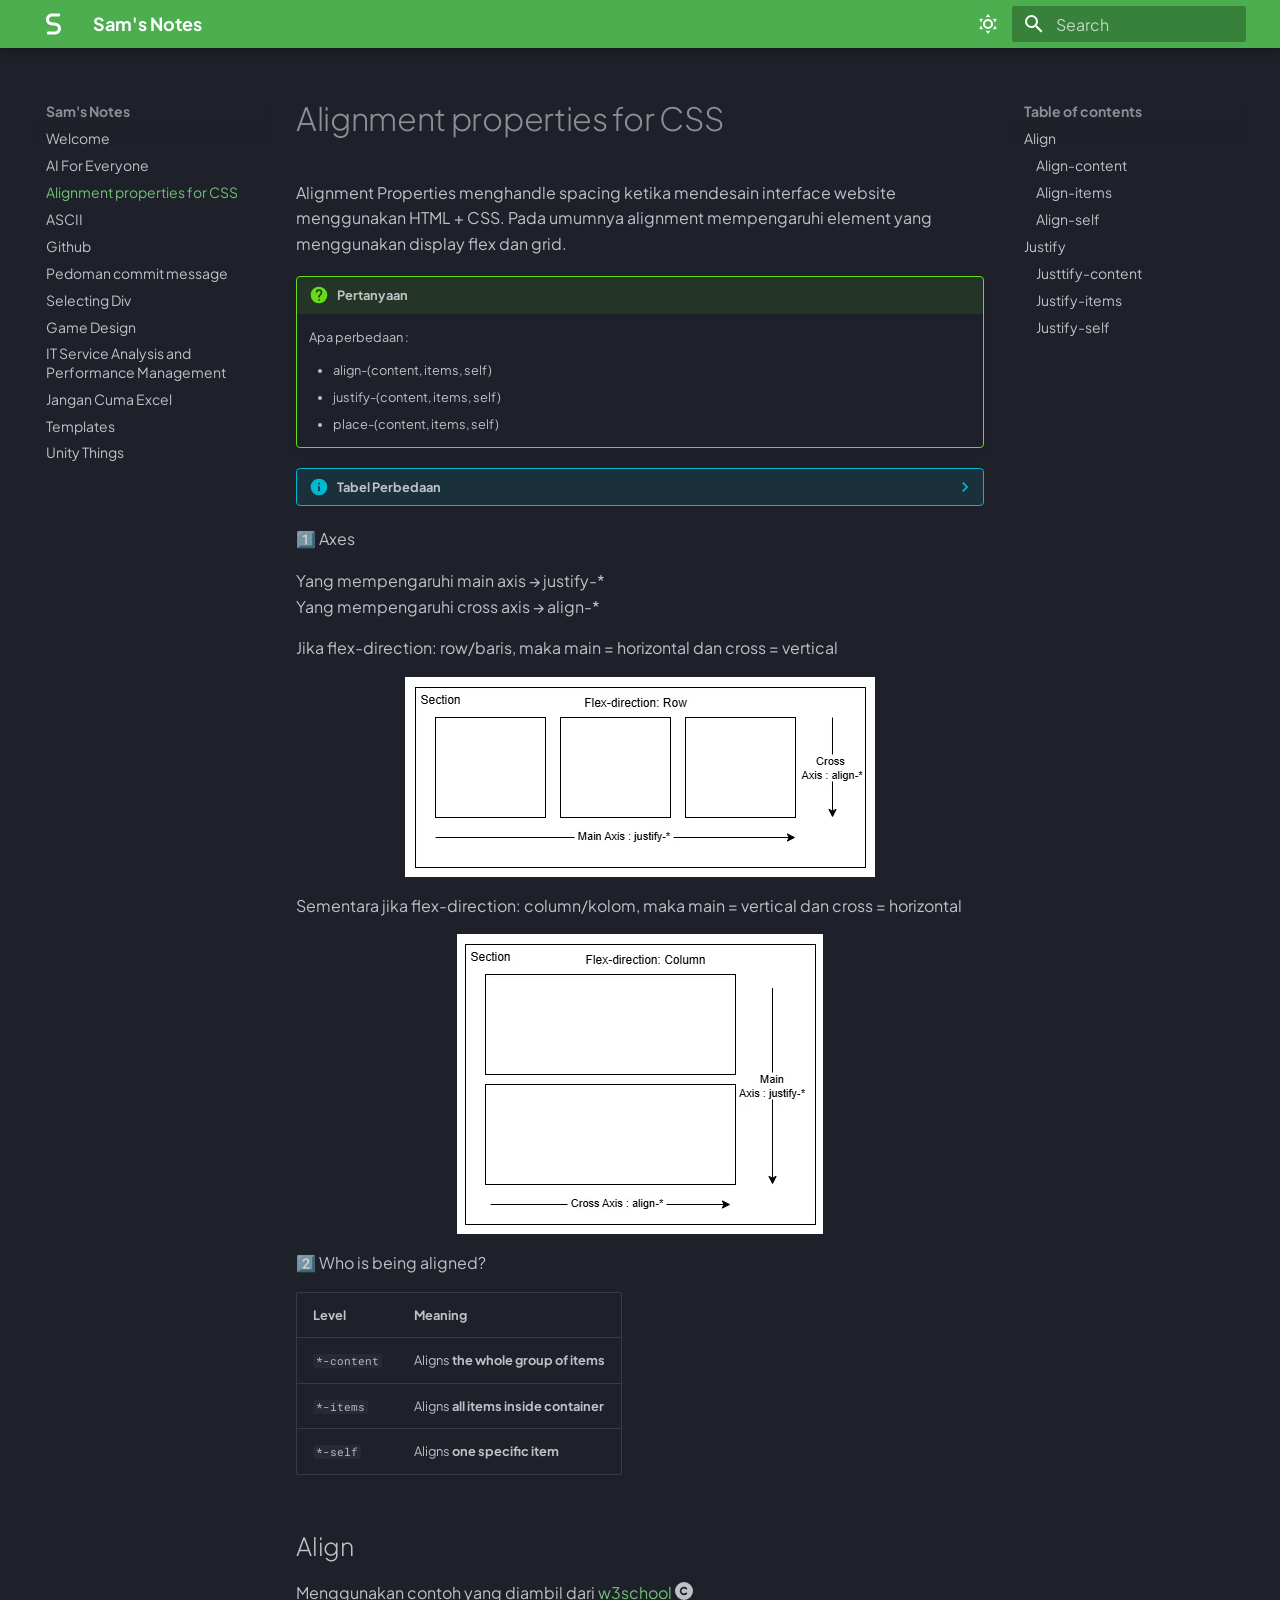
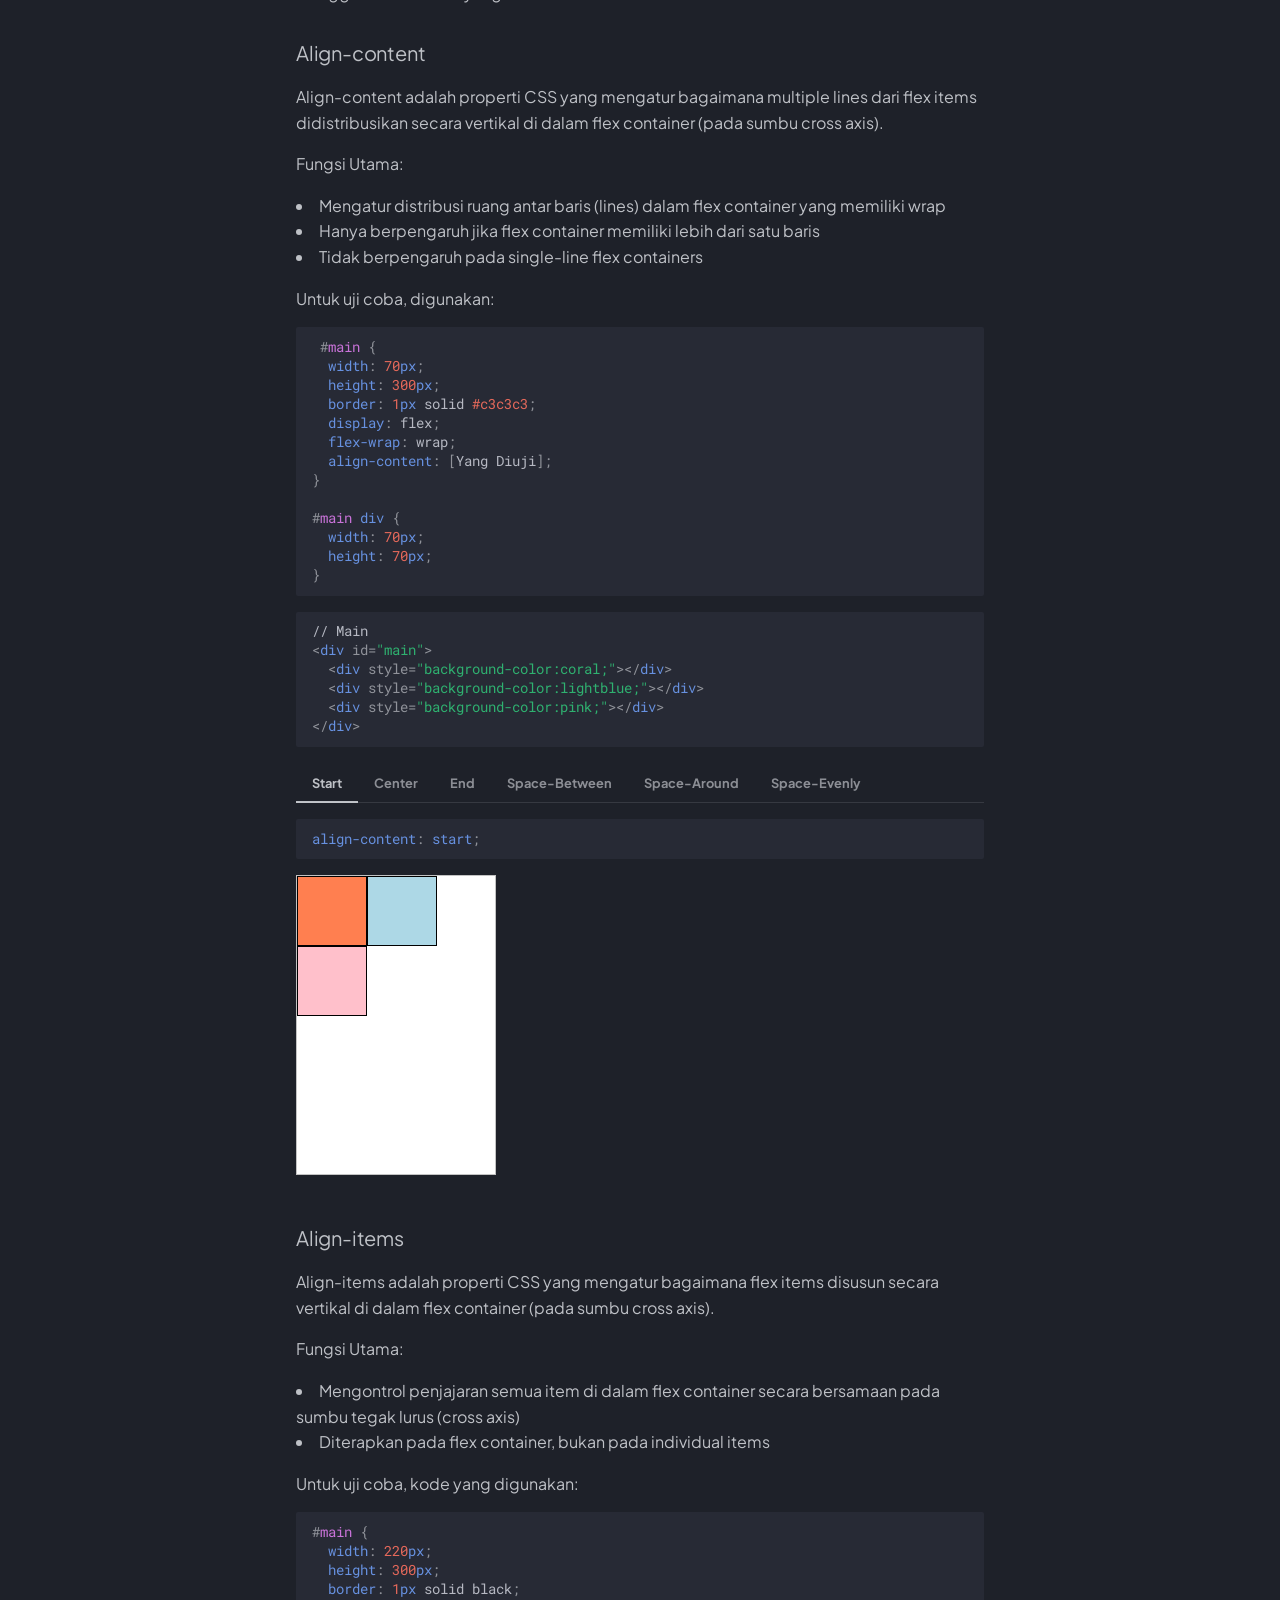
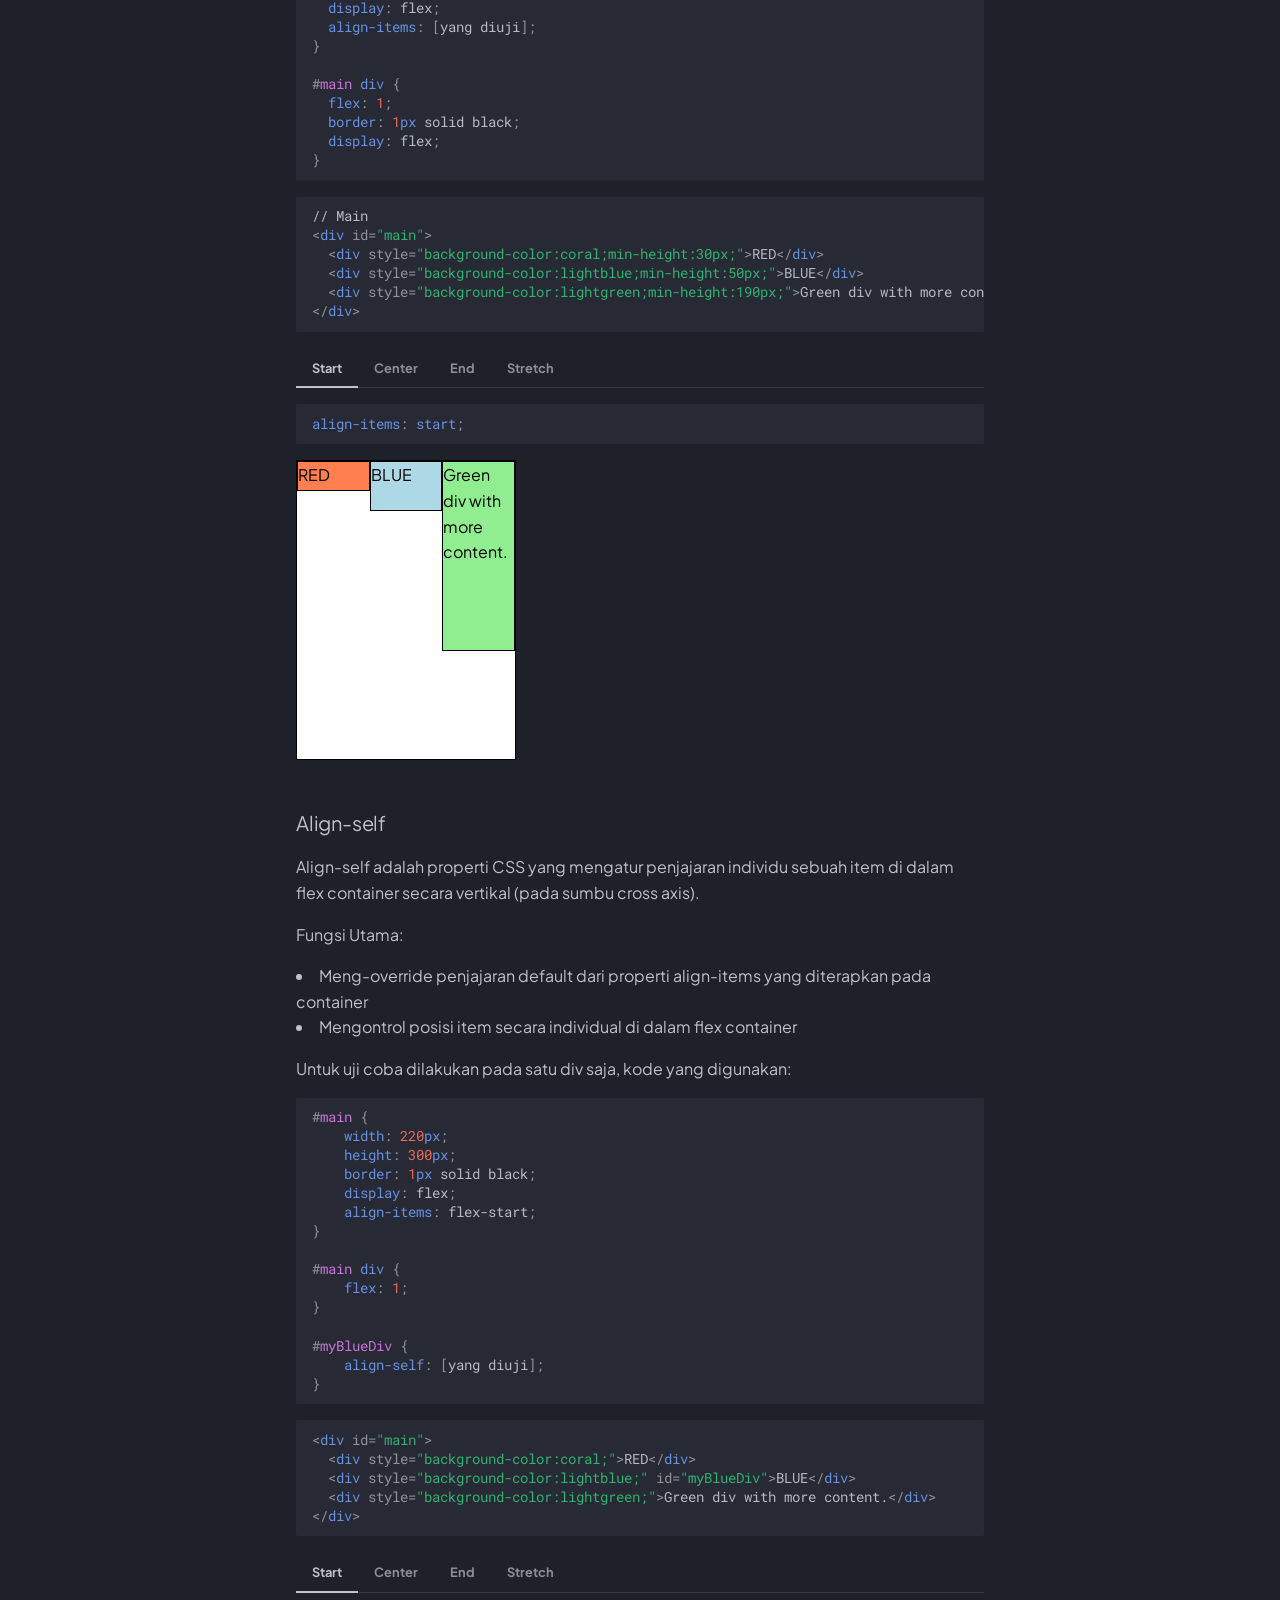
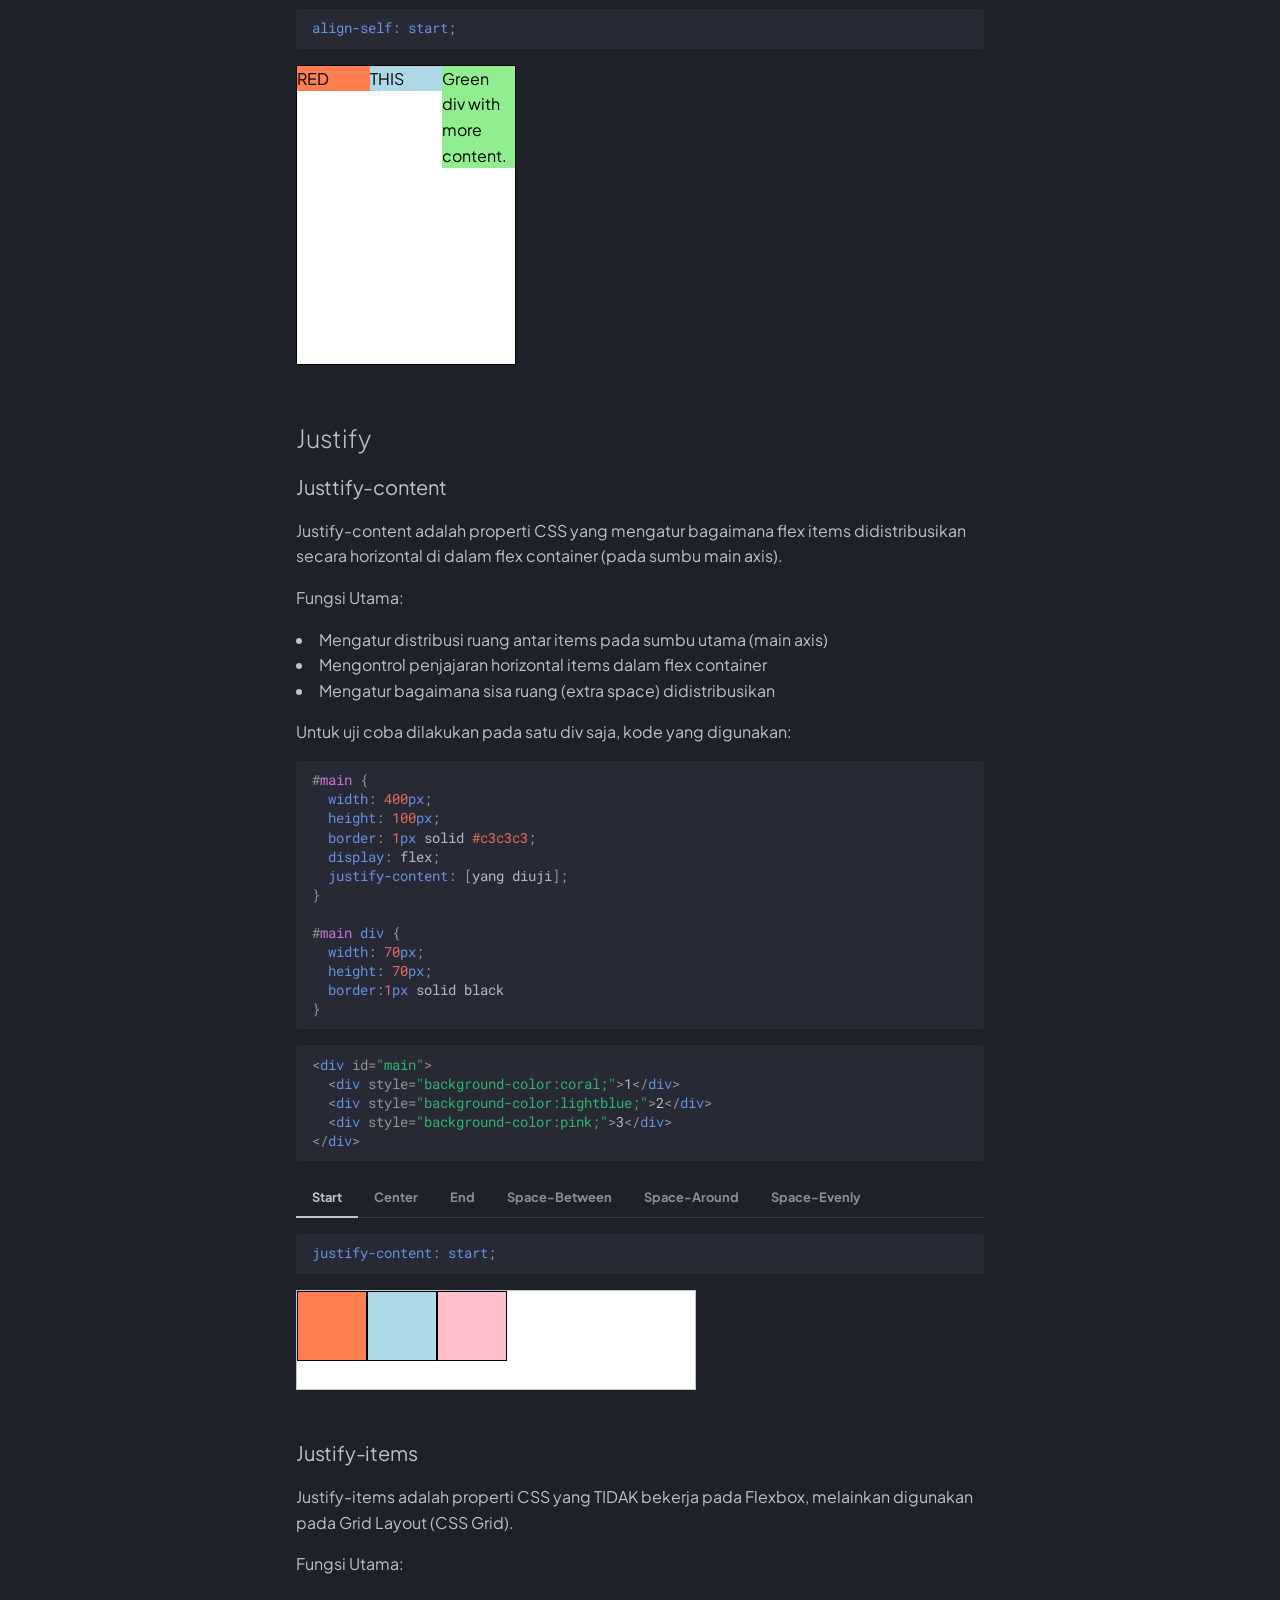
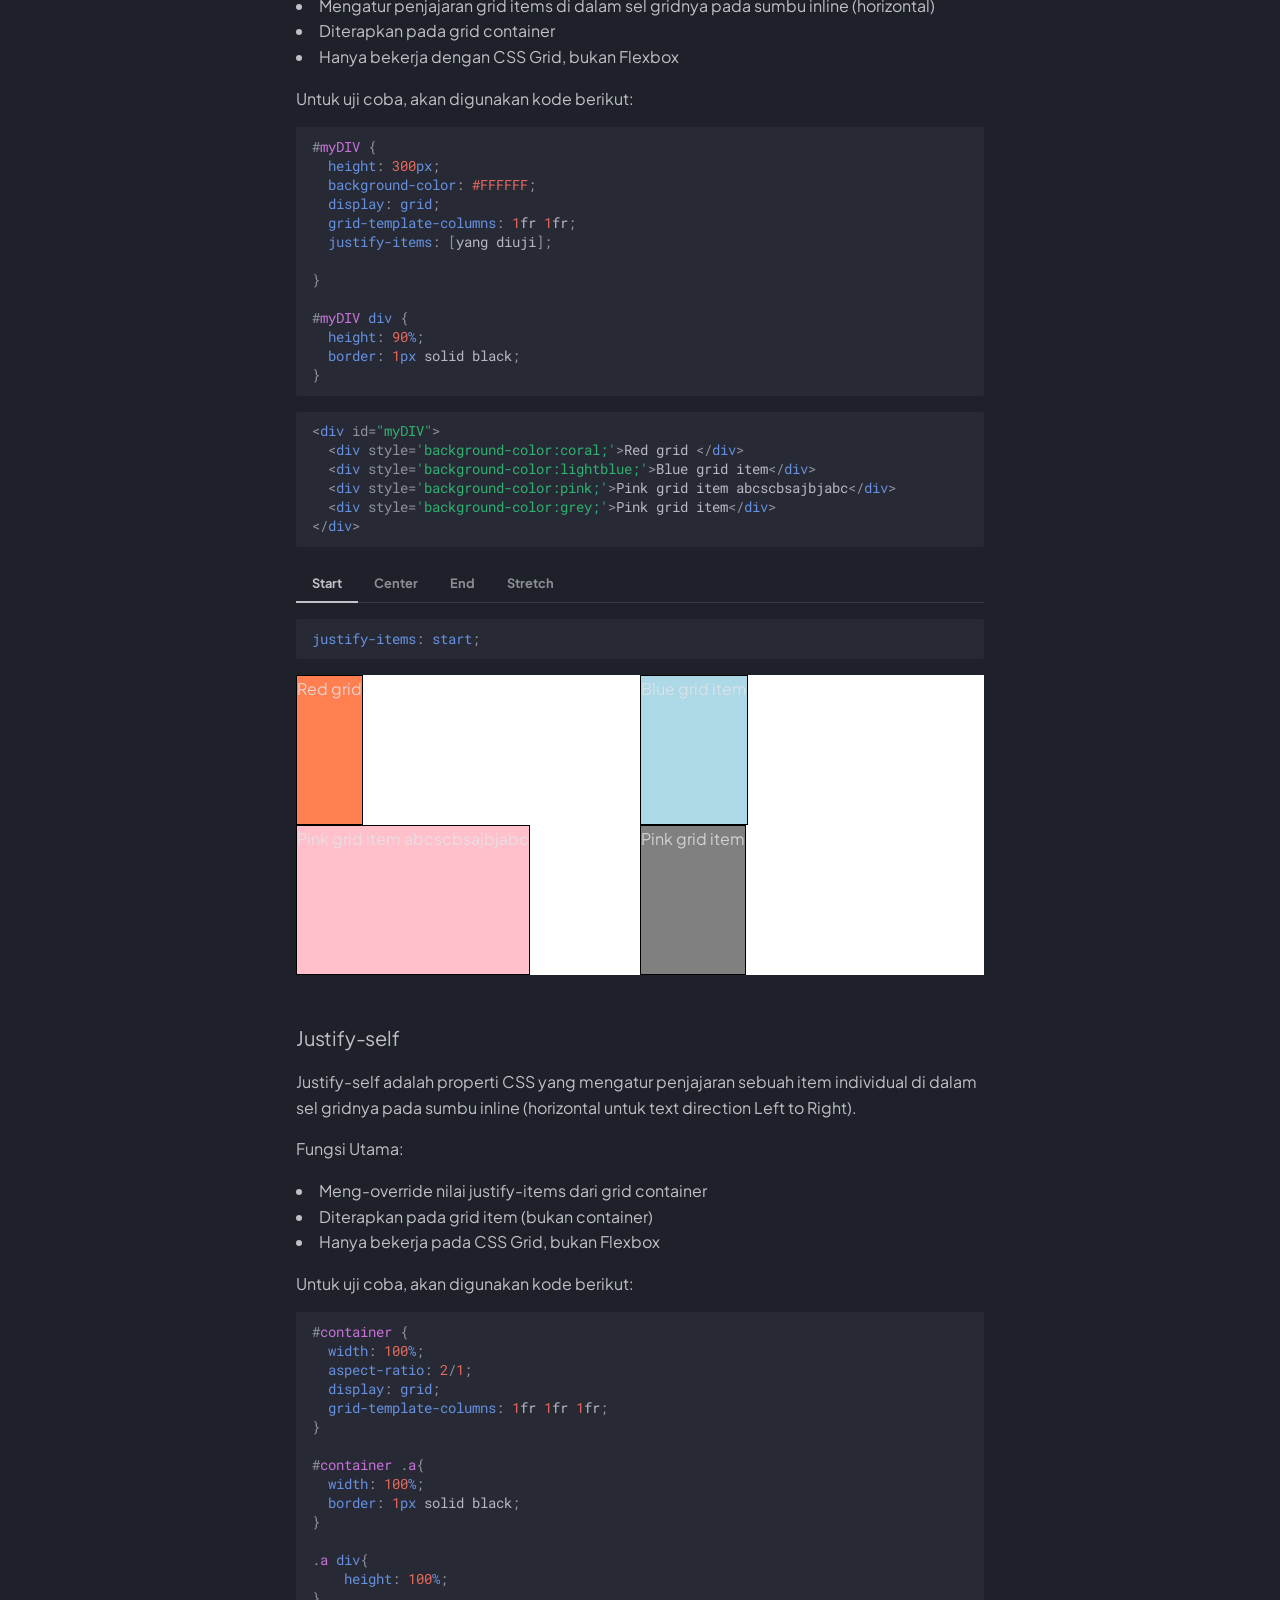
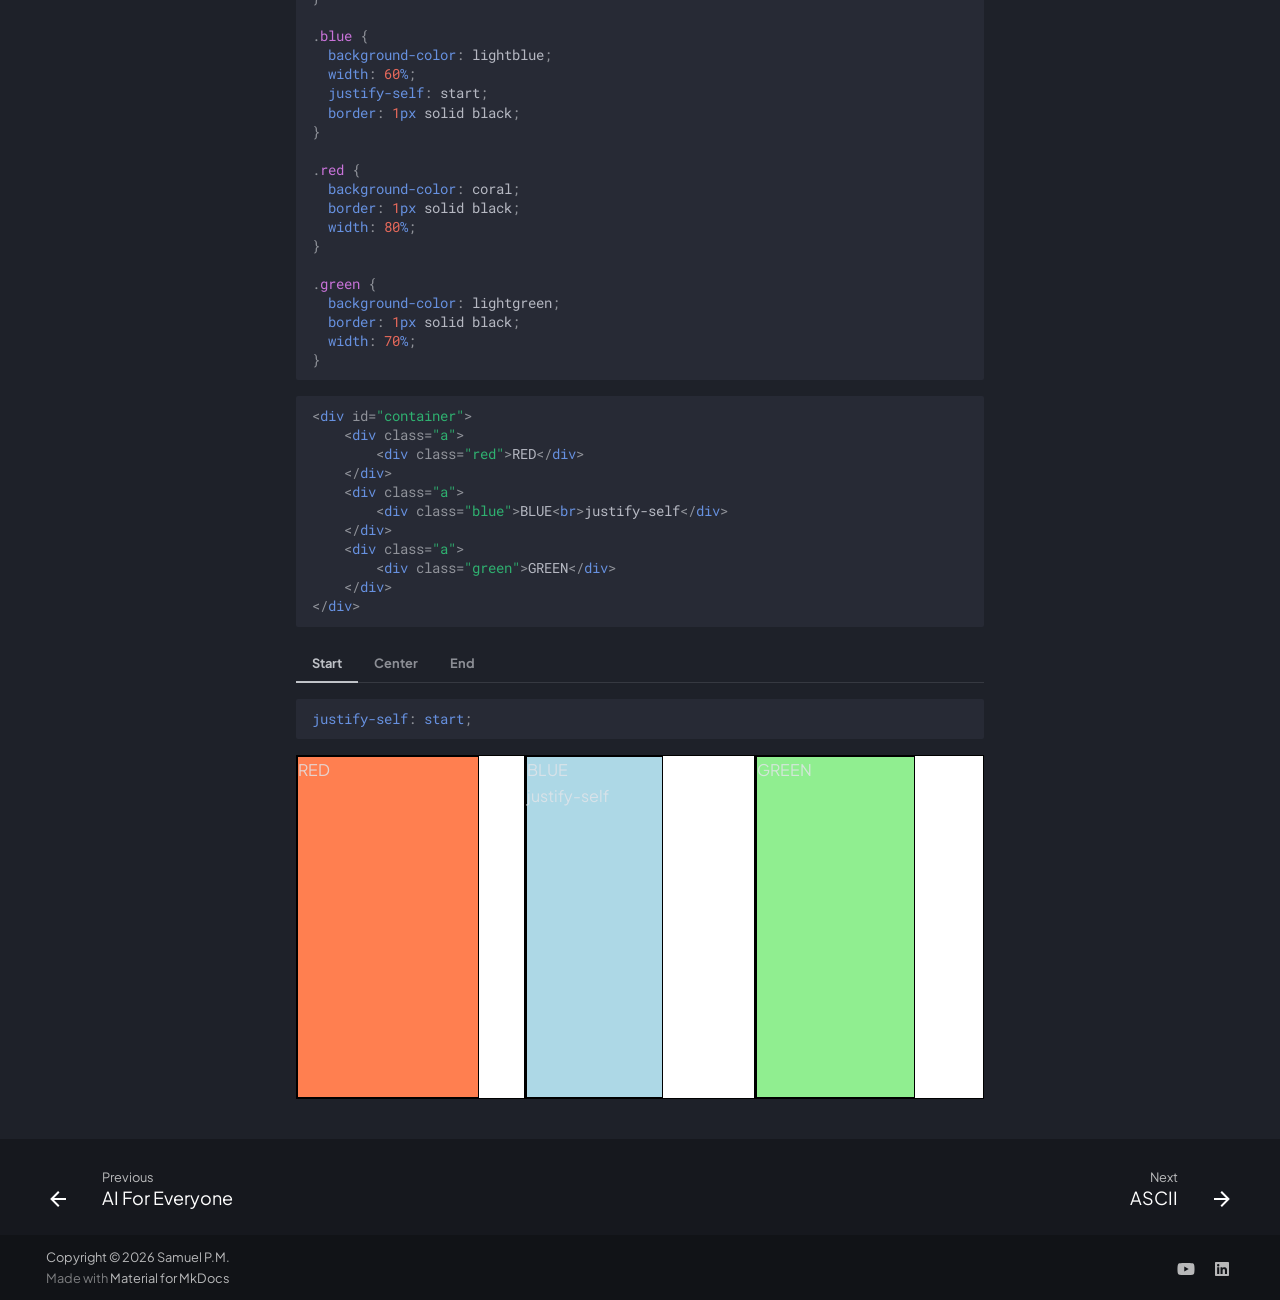
==== commit 2a061feb: "Deployed 7e0f63f with MkDocs version: 1.6.1" ====
--- a/alignmentcss/index.html
+++ b/alignmentcss/index.html
@@ -8,17 +8,17 @@
         <link rel="canonical" href="https://sitename.example/alignmentcss/">
       
       
-        <link rel="prev" href="..">
-      
-      
-        <link rel="next" href="../commit-m/">
+        <link rel="prev" href="../ai/">
+      
+      
+        <link rel="next" href="../ascii/">
       
       
         
       
       
       <link rel="icon" href="../assets/logoGrey.png">
-      <meta name="generator" content="mkdocs-1.6.1, mkdocs-material-9.7.1">
+      <meta name="generator" content="mkdocs-1.6.1, mkdocs-material-9.7.7">
     
     
       
@@ -26,7 +26,7 @@
       
     
     
-      <link rel="stylesheet" href="../assets/stylesheets/main.484c7ddc.min.css">
+      <link rel="stylesheet" href="../assets/stylesheets/main.ec1eaa64.min.css">
       
         
         <link rel="stylesheet" href="../assets/stylesheets/palette.ab4e12ef.min.css">
@@ -42,7 +42,7 @@
       
         
         
-        <link rel="preconnect" href="https://fonts.gstatic.com" crossorigin>
+        <link rel="preconnect" href="https://fonts.gstatic.com" crossorigin="">
         <link rel="stylesheet" href="https://fonts.googleapis.com/css?family=Plus+Jakarta+Sans:300,300i,400,400i,700,700i%7CRoboto+Mono:400,400i,700,700i&amp;display=fallback">
         <style>:root{--md-text-font:"Plus Jakarta Sans";--md-code-font:"Roboto Mono"}</style>
       
@@ -136,7 +136,7 @@
     
     <input class="md-option" data-md-color-media="" data-md-color-scheme="slate" data-md-color-primary="green" data-md-color-accent="deep-purple" aria-label="Dark mode" type="radio" name="__palette" id="__palette_0">
     
-      <label class="md-header__button md-icon" title="Dark mode" for="__palette_1" hidden>
+      <label class="md-header__button md-icon" title="Dark mode" for="__palette_1" hidden="">
         <svg xmlns="http://www.w3.org/2000/svg" viewBox="0 0 24 24"><path d="M12 7a5 5 0 0 1 5 5 5 5 0 0 1-5 5 5 5 0 0 1-5-5 5 5 0 0 1 5-5m0 2a3 3 0 0 0-3 3 3 3 0 0 0 3 3 3 3 0 0 0 3-3 3 3 0 0 0-3-3m0-7 2.39 3.42C13.65 5.15 12.84 5 12 5s-1.65.15-2.39.42zM3.34 7l4.16-.35A7.2 7.2 0 0 0 5.94 8.5c-.44.74-.69 1.5-.83 2.29zm.02 10 1.76-3.77a7.131 7.131 0 0 0 2.38 4.14zM20.65 7l-1.77 3.79a7.02 7.02 0 0 0-2.38-4.15zm-.01 10-4.14.36c.59-.51 1.12-1.14 1.54-1.86.42-.73.69-1.5.83-2.29zM12 22l-2.41-3.44c.74.27 1.55.44 2.41.44.82 0 1.63-.17 2.37-.44z"></path></svg>
       </label>
     
@@ -146,7 +146,7 @@
     
     <input class="md-option" data-md-color-media="" data-md-color-scheme="default" data-md-color-primary="blue" data-md-color-accent="deep-orange" aria-label="Light mode" type="radio" name="__palette" id="__palette_1">
     
-      <label class="md-header__button md-icon" title="Light mode" for="__palette_0" hidden>
+      <label class="md-header__button md-icon" title="Light mode" for="__palette_0" hidden="">
         <svg xmlns="http://www.w3.org/2000/svg" viewBox="0 0 24 24"><path d="m17.75 4.09-2.53 1.94.91 3.06-2.63-1.81-2.63 1.81.91-3.06-2.53-1.94L12.44 4l1.06-3 1.06 3zm3.5 6.91-1.64 1.25.59 1.98-1.7-1.17-1.7 1.17.59-1.98L15.75 11l2.06-.05L18.5 9l.69 1.95zm-2.28 4.95c.83-.08 1.72 1.1 1.19 1.85-.32.45-.66.87-1.08 1.27C15.17 23 8.84 23 4.94 19.07c-3.91-3.9-3.91-10.24 0-14.14.4-.4.82-.76 1.27-1.08.75-.53 1.93.36 1.85 1.19-.27 2.86.69 5.83 2.89 8.02a9.96 9.96 0 0 0 8.02 2.89m-1.64 2.02a12.08 12.08 0 0 1-7.8-3.47c-2.17-2.19-3.33-5-3.49-7.82-2.81 3.14-2.7 7.96.31 10.98 3.02 3.01 7.84 3.12 10.98.31"></path></svg>
       </label>
     
@@ -158,6 +158,46 @@
       <script>var palette=__md_get("__palette");if(palette&&palette.color){if("(prefers-color-scheme)"===palette.color.media){var media=matchMedia("(prefers-color-scheme: light)"),input=document.querySelector(media.matches?"[data-md-color-media='(prefers-color-scheme: light)']":"[data-md-color-media='(prefers-color-scheme: dark)']");palette.color.media=input.getAttribute("data-md-color-media"),palette.color.scheme=input.getAttribute("data-md-color-scheme"),palette.color.primary=input.getAttribute("data-md-color-primary"),palette.color.accent=input.getAttribute("data-md-color-accent")}for(var[key,value]of Object.entries(palette.color))document.body.setAttribute("data-md-color-"+key,value)}</script>
     
     
+    
+      
+      
+        <label class="md-header__button md-icon" for="__search">
+          
+          <svg xmlns="http://www.w3.org/2000/svg" viewBox="0 0 24 24"><path d="M9.5 3A6.5 6.5 0 0 1 16 9.5c0 1.61-.59 3.09-1.56 4.23l.27.27h.79l5 5-1.5 1.5-5-5v-.79l-.27-.27A6.52 6.52 0 0 1 9.5 16 6.5 6.5 0 0 1 3 9.5 6.5 6.5 0 0 1 9.5 3m0 2C7 5 5 7 5 9.5S7 14 9.5 14 14 12 14 9.5 12 5 9.5 5"></path></svg>
+        </label>
+        <div class="md-search" data-md-component="search" role="dialog">
+  <label class="md-search__overlay" for="__search"></label>
+  <div class="md-search__inner" role="search">
+    <form class="md-search__form" name="search">
+      <input type="text" class="md-search__input" name="query" aria-label="Search" placeholder="Search" autocapitalize="off" autocorrect="off" autocomplete="off" spellcheck="false" data-md-component="search-query" required="">
+      <label class="md-search__icon md-icon" for="__search">
+        
+        <svg xmlns="http://www.w3.org/2000/svg" viewBox="0 0 24 24"><path d="M9.5 3A6.5 6.5 0 0 1 16 9.5c0 1.61-.59 3.09-1.56 4.23l.27.27h.79l5 5-1.5 1.5-5-5v-.79l-.27-.27A6.52 6.52 0 0 1 9.5 16 6.5 6.5 0 0 1 3 9.5 6.5 6.5 0 0 1 9.5 3m0 2C7 5 5 7 5 9.5S7 14 9.5 14 14 12 14 9.5 12 5 9.5 5"></path></svg>
+        
+        <svg xmlns="http://www.w3.org/2000/svg" viewBox="0 0 24 24"><path d="M20 11v2H8l5.5 5.5-1.42 1.42L4.16 12l7.92-7.92L13.5 5.5 8 11z"></path></svg>
+      </label>
+      <nav class="md-search__options" aria-label="Search">
+        
+        <button type="reset" class="md-search__icon md-icon" title="Clear" aria-label="Clear" tabindex="-1">
+          
+          <svg xmlns="http://www.w3.org/2000/svg" viewBox="0 0 24 24"><path d="M19 6.41 17.59 5 12 10.59 6.41 5 5 6.41 10.59 12 5 17.59 6.41 19 12 13.41 17.59 19 19 17.59 13.41 12z"></path></svg>
+        </button>
+      </nav>
+      
+    </form>
+    <div class="md-search__output">
+      <div class="md-search__scrollwrap" tabindex="0" data-md-scrollfix="">
+        <div class="md-search-result" data-md-component="search-result">
+          <div class="md-search-result__meta">
+            Initializing search
+          </div>
+          <ol class="md-search-result__list" role="presentation"></ol>
+        </div>
+      </div>
+    </div>
+  </div>
+</div>
+      
     
     
   </nav>
@@ -194,7 +234,7 @@
     Sam's Notes
   </label>
   
-  <ul class="md-nav__list" data-md-scrollfix>
+  <ul class="md-nav__list" data-md-scrollfix="">
     
       
       
@@ -211,6 +251,33 @@
     
   
     Welcome
+  
+
+    
+  </span>
+  
+  
+
+      </a>
+    </li>
+  
+
+    
+      
+      
+  
+  
+  
+  
+    <li class="md-nav__item">
+      <a href="../ai/" class="md-nav__link">
+        
+  
+  
+  <span class="md-ellipsis">
+    
+  
+    AI For Everyone
   
 
     
@@ -287,7 +354,7 @@
       <span class="md-nav__icon md-icon"></span>
       Table of contents
     </label>
-    <ul class="md-nav__list" data-md-component="toc" data-md-scrollfix>
+    <ul class="md-nav__list" data-md-component="toc" data-md-scrollfix="">
       
         <li class="md-nav__item">
   <a href="#align" class="md-nav__link">
@@ -373,6 +440,17 @@
   
 </li>
         
+          <li class="md-nav__item">
+  <a href="#justify-self" class="md-nav__link">
+    <span class="md-ellipsis">
+      
+        Justify-self
+      
+    </span>
+  </a>
+  
+</li>
+        
       </ul>
     </nav>
   
@@ -393,14 +471,14 @@
   
   
     <li class="md-nav__item">
-      <a href="../commit-m/" class="md-nav__link">
+      <a href="../ascii/" class="md-nav__link">
         
   
   
   <span class="md-ellipsis">
     
   
-    Pedoman commit message
+    ASCII
   
 
     
@@ -420,7 +498,7 @@
   
   
     <li class="md-nav__item">
-      <a href="../newrepo/" class="md-nav__link">
+      <a href="../bnewrepo/" class="md-nav__link">
         
   
   
@@ -447,6 +525,141 @@
   
   
     <li class="md-nav__item">
+      <a href="../commit-m/" class="md-nav__link">
+        
+  
+  
+  <span class="md-ellipsis">
+    
+  
+    Pedoman commit message
+  
+
+    
+  </span>
+  
+  
+
+      </a>
+    </li>
+  
+
+    
+      
+      
+  
+  
+  
+  
+    <li class="md-nav__item">
+      <a href="../divselect/" class="md-nav__link">
+        
+  
+  
+  <span class="md-ellipsis">
+    
+  
+    Selecting Div
+  
+
+    
+  </span>
+  
+  
+
+      </a>
+    </li>
+  
+
+    
+      
+      
+  
+  
+  
+  
+    <li class="md-nav__item">
+      <a href="../gamedesign/" class="md-nav__link">
+        
+  
+  
+  <span class="md-ellipsis">
+    
+  
+    Game Design
+  
+
+    
+  </span>
+  
+  
+
+      </a>
+    </li>
+  
+
+    
+      
+      
+  
+  
+  
+  
+    <li class="md-nav__item">
+      <a href="../itinfra/" class="md-nav__link">
+        
+  
+  
+  <span class="md-ellipsis">
+    
+  
+    IT Service Analysis and Performance Management
+  
+
+    
+  </span>
+  
+  
+
+      </a>
+    </li>
+  
+
+    
+      
+      
+  
+  
+  
+  
+    <li class="md-nav__item">
+      <a href="../supplychain/" class="md-nav__link">
+        
+  
+  
+  <span class="md-ellipsis">
+    
+  
+    Jangan Cuma Excel
+  
+
+    
+  </span>
+  
+  
+
+      </a>
+    </li>
+  
+
+    
+      
+      
+  
+  
+  
+  
+    <li class="md-nav__item">
       <a href="../template/" class="md-nav__link">
         
   
@@ -455,6 +668,33 @@
     
   
     Templates
+  
+
+    
+  </span>
+  
+  
+
+      </a>
+    </li>
+  
+
+    
+      
+      
+  
+  
+  
+  
+    <li class="md-nav__item">
+      <a href="../unitything/" class="md-nav__link">
+        
+  
+  
+  <span class="md-ellipsis">
+    
+  
+    Unity Things
   
 
     
@@ -491,7 +731,7 @@
       <span class="md-nav__icon md-icon"></span>
       Table of contents
     </label>
-    <ul class="md-nav__list" data-md-component="toc" data-md-scrollfix>
+    <ul class="md-nav__list" data-md-component="toc" data-md-scrollfix="">
       
         <li class="md-nav__item">
   <a href="#align" class="md-nav__link">
@@ -571,6 +811,17 @@
     <span class="md-ellipsis">
       
         Justify-items
+      
+    </span>
+  </a>
+  
+</li>
+        
+          <li class="md-nav__item">
+  <a href="#justify-self" class="md-nav__link">
+    <span class="md-ellipsis">
+      
+        Justify-self
       
     </span>
   </a>
@@ -1131,6 +1382,110 @@
 </div>
 </div>
 </div>
+<h3 id="justify-self">Justify-self</h3>
+<p>Justify-self adalah properti CSS yang mengatur penjajaran sebuah item individual di dalam sel gridnya pada sumbu inline (horizontal untuk text direction Left to Right).</p>
+<p>Fungsi Utama:</p>
+<li>Meng-override nilai justify-items dari grid container </li>
+<li>Diterapkan pada grid item (bukan container) </li>
+<li>Hanya bekerja pada CSS Grid, bukan Flexbox </li>
+
+<p>Untuk uji coba, akan digunakan kode berikut:
+</p><div class="language-css highlight"><pre><span></span><code><span id="__span-34-1"><a id="__codelineno-34-1" name="__codelineno-34-1" href="#__codelineno-34-1"></a><span class="p">#</span><span class="nn">container</span><span class="w"> </span><span class="p">{</span>
+</span><span id="__span-34-2"><a id="__codelineno-34-2" name="__codelineno-34-2" href="#__codelineno-34-2"></a><span class="w">  </span><span class="k">width</span><span class="p">:</span><span class="w"> </span><span class="mi">100</span><span class="kt">%</span><span class="p">;</span>
+</span><span id="__span-34-3"><a id="__codelineno-34-3" name="__codelineno-34-3" href="#__codelineno-34-3"></a><span class="w">  </span><span class="k">aspect-ratio</span><span class="p">:</span><span class="w"> </span><span class="mi">2</span><span class="o">/</span><span class="mi">1</span><span class="p">;</span>
+</span><span id="__span-34-4"><a id="__codelineno-34-4" name="__codelineno-34-4" href="#__codelineno-34-4"></a><span class="w">  </span><span class="k">display</span><span class="p">:</span><span class="w"> </span><span class="k">grid</span><span class="p">;</span>
+</span><span id="__span-34-5"><a id="__codelineno-34-5" name="__codelineno-34-5" href="#__codelineno-34-5"></a><span class="w">  </span><span class="k">grid-template-columns</span><span class="p">:</span><span class="w"> </span><span class="mi">1</span><span class="n">fr</span><span class="w"> </span><span class="mi">1</span><span class="n">fr</span><span class="w"> </span><span class="mi">1</span><span class="n">fr</span><span class="p">;</span>
+</span><span id="__span-34-6"><a id="__codelineno-34-6" name="__codelineno-34-6" href="#__codelineno-34-6"></a><span class="p">}</span>
+</span><span id="__span-34-7"><a id="__codelineno-34-7" name="__codelineno-34-7" href="#__codelineno-34-7"></a>
+</span><span id="__span-34-8"><a id="__codelineno-34-8" name="__codelineno-34-8" href="#__codelineno-34-8"></a><span class="p">#</span><span class="nn">container</span><span class="w"> </span><span class="p">.</span><span class="nc">a</span><span class="p">{</span>
+</span><span id="__span-34-9"><a id="__codelineno-34-9" name="__codelineno-34-9" href="#__codelineno-34-9"></a><span class="w">  </span><span class="k">width</span><span class="p">:</span><span class="w"> </span><span class="mi">100</span><span class="kt">%</span><span class="p">;</span>
+</span><span id="__span-34-10"><a id="__codelineno-34-10" name="__codelineno-34-10" href="#__codelineno-34-10"></a><span class="w">  </span><span class="k">border</span><span class="p">:</span><span class="w"> </span><span class="mi">1</span><span class="kt">px</span><span class="w"> </span><span class="kc">solid</span><span class="w"> </span><span class="kc">black</span><span class="p">;</span>
+</span><span id="__span-34-11"><a id="__codelineno-34-11" name="__codelineno-34-11" href="#__codelineno-34-11"></a><span class="p">}</span>
+</span><span id="__span-34-12"><a id="__codelineno-34-12" name="__codelineno-34-12" href="#__codelineno-34-12"></a>
+</span><span id="__span-34-13"><a id="__codelineno-34-13" name="__codelineno-34-13" href="#__codelineno-34-13"></a><span class="p">.</span><span class="nc">a</span><span class="w"> </span><span class="nt">div</span><span class="p">{</span>
+</span><span id="__span-34-14"><a id="__codelineno-34-14" name="__codelineno-34-14" href="#__codelineno-34-14"></a><span class="w">    </span><span class="k">height</span><span class="p">:</span><span class="w"> </span><span class="mi">100</span><span class="kt">%</span><span class="p">;</span>
+</span><span id="__span-34-15"><a id="__codelineno-34-15" name="__codelineno-34-15" href="#__codelineno-34-15"></a><span class="p">}</span>
+</span><span id="__span-34-16"><a id="__codelineno-34-16" name="__codelineno-34-16" href="#__codelineno-34-16"></a>
+</span><span id="__span-34-17"><a id="__codelineno-34-17" name="__codelineno-34-17" href="#__codelineno-34-17"></a><span class="p">.</span><span class="nc">blue</span><span class="w"> </span><span class="p">{</span>
+</span><span id="__span-34-18"><a id="__codelineno-34-18" name="__codelineno-34-18" href="#__codelineno-34-18"></a><span class="w">  </span><span class="k">background-color</span><span class="p">:</span><span class="w"> </span><span class="kc">lightblue</span><span class="p">;</span>
+</span><span id="__span-34-19"><a id="__codelineno-34-19" name="__codelineno-34-19" href="#__codelineno-34-19"></a><span class="w">  </span><span class="k">width</span><span class="p">:</span><span class="w"> </span><span class="mi">60</span><span class="kt">%</span><span class="p">;</span>
+</span><span id="__span-34-20"><a id="__codelineno-34-20" name="__codelineno-34-20" href="#__codelineno-34-20"></a><span class="w">  </span><span class="k">justify-self</span><span class="p">:</span><span class="w"> </span><span class="kc">start</span><span class="p">;</span>
+</span><span id="__span-34-21"><a id="__codelineno-34-21" name="__codelineno-34-21" href="#__codelineno-34-21"></a><span class="w">  </span><span class="k">border</span><span class="p">:</span><span class="w"> </span><span class="mi">1</span><span class="kt">px</span><span class="w"> </span><span class="kc">solid</span><span class="w"> </span><span class="kc">black</span><span class="p">;</span>
+</span><span id="__span-34-22"><a id="__codelineno-34-22" name="__codelineno-34-22" href="#__codelineno-34-22"></a><span class="p">}</span>
+</span><span id="__span-34-23"><a id="__codelineno-34-23" name="__codelineno-34-23" href="#__codelineno-34-23"></a>
+</span><span id="__span-34-24"><a id="__codelineno-34-24" name="__codelineno-34-24" href="#__codelineno-34-24"></a><span class="p">.</span><span class="nc">red</span><span class="w"> </span><span class="p">{</span>
+</span><span id="__span-34-25"><a id="__codelineno-34-25" name="__codelineno-34-25" href="#__codelineno-34-25"></a><span class="w">  </span><span class="k">background-color</span><span class="p">:</span><span class="w"> </span><span class="kc">coral</span><span class="p">;</span>
+</span><span id="__span-34-26"><a id="__codelineno-34-26" name="__codelineno-34-26" href="#__codelineno-34-26"></a><span class="w">  </span><span class="k">border</span><span class="p">:</span><span class="w"> </span><span class="mi">1</span><span class="kt">px</span><span class="w"> </span><span class="kc">solid</span><span class="w"> </span><span class="kc">black</span><span class="p">;</span>
+</span><span id="__span-34-27"><a id="__codelineno-34-27" name="__codelineno-34-27" href="#__codelineno-34-27"></a><span class="w">  </span><span class="k">width</span><span class="p">:</span><span class="w"> </span><span class="mi">80</span><span class="kt">%</span><span class="p">;</span>
+</span><span id="__span-34-28"><a id="__codelineno-34-28" name="__codelineno-34-28" href="#__codelineno-34-28"></a><span class="p">}</span>
+</span><span id="__span-34-29"><a id="__codelineno-34-29" name="__codelineno-34-29" href="#__codelineno-34-29"></a>
+</span><span id="__span-34-30"><a id="__codelineno-34-30" name="__codelineno-34-30" href="#__codelineno-34-30"></a><span class="p">.</span><span class="nc">green</span><span class="w"> </span><span class="p">{</span>
+</span><span id="__span-34-31"><a id="__codelineno-34-31" name="__codelineno-34-31" href="#__codelineno-34-31"></a><span class="w">  </span><span class="k">background-color</span><span class="p">:</span><span class="w"> </span><span class="kc">lightgreen</span><span class="p">;</span>
+</span><span id="__span-34-32"><a id="__codelineno-34-32" name="__codelineno-34-32" href="#__codelineno-34-32"></a><span class="w">  </span><span class="k">border</span><span class="p">:</span><span class="w"> </span><span class="mi">1</span><span class="kt">px</span><span class="w"> </span><span class="kc">solid</span><span class="w"> </span><span class="kc">black</span><span class="p">;</span>
+</span><span id="__span-34-33"><a id="__codelineno-34-33" name="__codelineno-34-33" href="#__codelineno-34-33"></a><span class="w">  </span><span class="k">width</span><span class="p">:</span><span class="w"> </span><span class="mi">70</span><span class="kt">%</span><span class="p">;</span>
+</span><span id="__span-34-34"><a id="__codelineno-34-34" name="__codelineno-34-34" href="#__codelineno-34-34"></a><span class="p">}</span>
+</span></code></pre></div><p></p>
+<div class="language-html highlight"><pre><span></span><code><span id="__span-35-1"><a id="__codelineno-35-1" name="__codelineno-35-1" href="#__codelineno-35-1"></a><span class="p">&lt;</span><span class="nt">div</span> <span class="na">id</span><span class="o">=</span><span class="s">"container"</span><span class="p">&gt;</span>
+</span><span id="__span-35-2"><a id="__codelineno-35-2" name="__codelineno-35-2" href="#__codelineno-35-2"></a>    <span class="p">&lt;</span><span class="nt">div</span> <span class="na">class</span><span class="o">=</span><span class="s">"a"</span><span class="p">&gt;</span>
+</span><span id="__span-35-3"><a id="__codelineno-35-3" name="__codelineno-35-3" href="#__codelineno-35-3"></a>        <span class="p">&lt;</span><span class="nt">div</span> <span class="na">class</span><span class="o">=</span><span class="s">"red"</span><span class="p">&gt;</span>RED<span class="p">&lt;/</span><span class="nt">div</span><span class="p">&gt;</span>
+</span><span id="__span-35-4"><a id="__codelineno-35-4" name="__codelineno-35-4" href="#__codelineno-35-4"></a>    <span class="p">&lt;/</span><span class="nt">div</span><span class="p">&gt;</span>
+</span><span id="__span-35-5"><a id="__codelineno-35-5" name="__codelineno-35-5" href="#__codelineno-35-5"></a>    <span class="p">&lt;</span><span class="nt">div</span> <span class="na">class</span><span class="o">=</span><span class="s">"a"</span><span class="p">&gt;</span>
+</span><span id="__span-35-6"><a id="__codelineno-35-6" name="__codelineno-35-6" href="#__codelineno-35-6"></a>        <span class="p">&lt;</span><span class="nt">div</span> <span class="na">class</span><span class="o">=</span><span class="s">"blue"</span><span class="p">&gt;</span>BLUE<span class="p">&lt;</span><span class="nt">br</span><span class="p">&gt;</span>justify-self<span class="p">&lt;/</span><span class="nt">div</span><span class="p">&gt;</span> 
+</span><span id="__span-35-7"><a id="__codelineno-35-7" name="__codelineno-35-7" href="#__codelineno-35-7"></a>    <span class="p">&lt;/</span><span class="nt">div</span><span class="p">&gt;</span> 
+</span><span id="__span-35-8"><a id="__codelineno-35-8" name="__codelineno-35-8" href="#__codelineno-35-8"></a>    <span class="p">&lt;</span><span class="nt">div</span> <span class="na">class</span><span class="o">=</span><span class="s">"a"</span><span class="p">&gt;</span>
+</span><span id="__span-35-9"><a id="__codelineno-35-9" name="__codelineno-35-9" href="#__codelineno-35-9"></a>        <span class="p">&lt;</span><span class="nt">div</span> <span class="na">class</span><span class="o">=</span><span class="s">"green"</span><span class="p">&gt;</span>GREEN<span class="p">&lt;/</span><span class="nt">div</span><span class="p">&gt;</span>
+</span><span id="__span-35-10"><a id="__codelineno-35-10" name="__codelineno-35-10" href="#__codelineno-35-10"></a>    <span class="p">&lt;/</span><span class="nt">div</span><span class="p">&gt;</span>
+</span><span id="__span-35-11"><a id="__codelineno-35-11" name="__codelineno-35-11" href="#__codelineno-35-11"></a><span class="p">&lt;/</span><span class="nt">div</span><span class="p">&gt;</span>
+</span></code></pre></div>
+<div class="tabbed-set tabbed-alternate" data-tabs="6:3"><input checked="checked" id="__tabbed_6_1" name="__tabbed_6" type="radio"><input id="__tabbed_6_2" name="__tabbed_6" type="radio"><input id="__tabbed_6_3" name="__tabbed_6" type="radio"><div class="tabbed-labels"><label for="__tabbed_6_1">Start</label><label for="__tabbed_6_2">Center</label><label for="__tabbed_6_3">End</label></div>
+<div class="tabbed-content">
+<div class="tabbed-block">
+<p></p><div class="language-css highlight"><pre><span></span><code><span id="__span-36-1"><a id="__codelineno-36-1" name="__codelineno-36-1" href="#__codelineno-36-1"></a><span class="nt">justify-self</span><span class="o">:</span><span class="w"> </span><span class="nt">start</span><span class="o">;</span><span class="w"> </span>
+</span></code></pre></div>
+<div id="container" style="width: 100%;aspect-ratio: 2/1;display: grid;grid-template-columns: 1fr 1fr 1fr;background-color: #fff;">
+    <div class="a" style="width: 100%; border: 1px solid black;">
+        <div class="red" style="height: 100%;background-color: coral;border: 1px solid black;  width: 80%;">RED</div>
+    </div>
+    <div class="a" style="width: 100%; border: 1px solid black;">
+        <div class="blue" style="height: 100%;background-color: lightblue;width: 60%;justify-self: start;border: 1px solid black;">BLUE<br>justify-self</div> 
+    </div> 
+    <div class="a" style="width: 100%; border: 1px solid black;">
+        <div class="green" style="height: 100%;background-color: lightgreen;border: 1px solid black;width: 70%;">GREEN</div>
+    </div>
+</div><p></p>
+</div>
+<div class="tabbed-block">
+<p></p><div class="language-css highlight"><pre><span></span><code><span id="__span-37-1"><a id="__codelineno-37-1" name="__codelineno-37-1" href="#__codelineno-37-1"></a><span class="nt">justify-self</span><span class="o">:</span><span class="w"> </span><span class="nt">center</span><span class="o">;</span><span class="w"> </span>
+</span></code></pre></div>
+<div id="container" style="width: 100%;aspect-ratio: 2/1;display: grid;grid-template-columns: 1fr 1fr 1fr;background-color: #fff;">
+    <div class="a" style="width: 100%; border: 1px solid black;">
+        <div class="red" style="height: 100%;background-color: coral;border: 1px solid black;  width: 80%;">RED</div>
+    </div>
+    <div class="a" style="width: 100%; border: 1px solid black;">
+        <div class="blue" style="height: 100%;background-color: lightblue;width: 60%;justify-self: center;border: 1px solid black;">BLUE<br>justify-self</div> 
+    </div> 
+    <div class="a" style="width: 100%; border: 1px solid black;">
+        <div class="green" style="height: 100%;background-color: lightgreen;border: 1px solid black;width: 70%;">GREEN</div>
+    </div>
+</div><p></p>
+</div>
+<div class="tabbed-block">
+<p></p><div class="language-css highlight"><pre><span></span><code><span id="__span-38-1"><a id="__codelineno-38-1" name="__codelineno-38-1" href="#__codelineno-38-1"></a><span class="nt">justify-self</span><span class="o">:</span><span class="w"> </span><span class="nt">end</span><span class="o">;</span><span class="w"> </span>
+</span></code></pre></div>
+<div id="container" style="width: 100%;aspect-ratio: 2/1;display: grid;grid-template-columns: 1fr 1fr 1fr;background-color: #fff;">
+    <div class="a" style="width: 100%; border: 1px solid black;">
+        <div class="red" style="height: 100%;background-color: coral;border: 1px solid black;  width: 80%;">RED</div>
+    </div>
+    <div class="a" style="width: 100%; border: 1px solid black;">
+        <div class="blue" style="height: 100%;background-color: lightblue;width: 60%;justify-self: end;border: 1px solid black;">BLUE<br>justify-self</div> 
+    </div> 
+    <div class="a" style="width: 100%; border: 1px solid black;">
+        <div class="green" style="height: 100%;background-color: lightgreen;border: 1px solid black;width: 70%;">GREEN</div>
+    </div>
+</div><p></p>
+</div>
+</div>
+</div>
 
 
 
@@ -1160,7 +1515,7 @@
       <nav class="md-footer__inner md-grid" aria-label="Footer">
         
           
-          <a href=".." class="md-footer__link md-footer__link--prev" aria-label="Previous: Welcome">
+          <a href="../ai/" class="md-footer__link md-footer__link--prev" aria-label="Previous: AI For Everyone">
             <div class="md-footer__button md-icon">
               
               <svg xmlns="http://www.w3.org/2000/svg" viewBox="0 0 24 24"><path d="M20 11v2H8l5.5 5.5-1.42 1.42L4.16 12l7.92-7.92L13.5 5.5 8 11z"></path></svg>
@@ -1170,20 +1525,20 @@
                 Previous
               </span>
               <div class="md-ellipsis">
-                Welcome
+                AI For Everyone
               </div>
             </div>
           </a>
         
         
           
-          <a href="../commit-m/" class="md-footer__link md-footer__link--next" aria-label="Next: Pedoman commit message">
+          <a href="../ascii/" class="md-footer__link md-footer__link--next" aria-label="Next: ASCII">
             <div class="md-footer__title">
               <span class="md-footer__direction">
                 Next
               </span>
               <div class="md-ellipsis">
-                Pedoman commit message
+                ASCII
               </div>
             </div>
             <div class="md-footer__button md-icon">
@@ -1254,7 +1609,7 @@
       <script id="__config" type="application/json">{"annotate": null, "base": "..", "features": ["navigation.footer"], "search": "../assets/javascripts/workers/search.2c215733.min.js", "tags": null, "translations": {"clipboard.copied": "Copied to clipboard", "clipboard.copy": "Copy to clipboard", "search.result.more.one": "1 more on this page", "search.result.more.other": "# more on this page", "search.result.none": "No matching documents", "search.result.one": "1 matching document", "search.result.other": "# matching documents", "search.result.placeholder": "Type to start searching", "search.result.term.missing": "Missing", "select.version": "Select version"}, "version": null}</script>
     
     
-      <script src="../assets/javascripts/bundle.79ae519e.min.js"></script>
+      <script src="../assets/javascripts/bundle.d7400e89.min.js"></script>
       
     
   
--- a/assets/stylesheets/main.ec1eaa64.min.css
+++ b/assets/stylesheets/main.ec1eaa64.min.css
@@ -0,0 +1 @@
+@charset "UTF-8";html{-webkit-text-size-adjust:none;-moz-text-size-adjust:none;text-size-adjust:none;box-sizing:border-box}*,:after,:before{box-sizing:inherit}@media (prefers-reduced-motion){*,:after,:before{transition:none!important}}body{margin:0}a,button,input,label{-webkit-tap-highlight-color:transparent}a{color:inherit;text-decoration:none}hr{border:0;box-sizing:initial;display:block;height:.05rem;overflow:visible;padding:0}small{font-size:80%}sub,sup{line-height:1em}img{border-style:none}table{border-collapse:initial;border-spacing:0}td,th{font-weight:400;vertical-align:top}button{background:#0000;border:0;font-family:inherit;font-size:inherit;margin:0;padding:0}input{border:0;outline:none}:root{--md-primary-fg-color:#4051b5;--md-primary-fg-color--light:#5d6cc0;--md-primary-fg-color--dark:#303fa1;--md-primary-bg-color:#fff;--md-primary-bg-color--light:#ffffffb3;--md-accent-fg-color:#526cfe;--md-accent-fg-color--transparent:#526cfe1a;--md-accent-bg-color:#fff;--md-accent-bg-color--light:#ffffffb3}[data-md-color-scheme=default]{color-scheme:light}[data-md-color-scheme=default] img[src$="#gh-dark-mode-only"],[data-md-color-scheme=default] img[src$="#only-dark"]{display:none}:root,[data-md-color-scheme=default]{--md-hue:225deg;--md-default-fg-color:#000000de;--md-default-fg-color--light:#0000008a;--md-default-fg-color--lighter:#00000052;--md-default-fg-color--lightest:#00000012;--md-default-bg-color:#fff;--md-default-bg-color--light:#ffffffb3;--md-default-bg-color--lighter:#ffffff4d;--md-default-bg-color--lightest:#ffffff1f;--md-code-fg-color:#36464e;--md-code-bg-color:#f5f5f5;--md-code-bg-color--light:#f5f5f5b3;--md-code-bg-color--lighter:#f5f5f54d;--md-code-hl-color:#4287ff;--md-code-hl-color--light:#4287ff1a;--md-code-hl-number-color:#d52a2a;--md-code-hl-special-color:#db1457;--md-code-hl-function-color:#a846b9;--md-code-hl-constant-color:#6e59d9;--md-code-hl-keyword-color:#3f6ec6;--md-code-hl-string-color:#1c7d4d;--md-code-hl-name-color:var(--md-code-fg-color);--md-code-hl-operator-color:var(--md-default-fg-color--light);--md-code-hl-punctuation-color:var(--md-default-fg-color--light);--md-code-hl-comment-color:var(--md-default-fg-color--light);--md-code-hl-generic-color:var(--md-default-fg-color--light);--md-code-hl-variable-color:var(--md-default-fg-color--light);--md-typeset-color:var(--md-default-fg-color);--md-typeset-a-color:var(--md-primary-fg-color);--md-typeset-del-color:#f5503d26;--md-typeset-ins-color:#0bd57026;--md-typeset-kbd-color:#fafafa;--md-typeset-kbd-accent-color:#fff;--md-typeset-kbd-border-color:#b8b8b8;--md-typeset-mark-color:#ffff0080;--md-typeset-table-color:#0000001f;--md-typeset-table-color--light:rgba(0,0,0,.035);--md-admonition-fg-color:var(--md-default-fg-color);--md-admonition-bg-color:var(--md-default-bg-color);--md-warning-fg-color:#000000de;--md-warning-bg-color:#ff9;--md-footer-fg-color:#fff;--md-footer-fg-color--light:#ffffffb3;--md-footer-fg-color--lighter:#ffffff73;--md-footer-bg-color:#000000de;--md-footer-bg-color--dark:#00000052;--md-shadow-z1:0 0.2rem 0.5rem #0000000d,0 0 0.05rem #0000001a;--md-shadow-z2:0 0.2rem 0.5rem #0000001a,0 0 0.05rem #00000040;--md-shadow-z3:0 0.2rem 0.5rem #0003,0 0 0.05rem #00000059}.md-icon svg{fill:currentcolor;display:block;height:1.2rem;width:1.2rem}body{-webkit-font-smoothing:antialiased;-moz-osx-font-smoothing:grayscale;--md-text-font-family:var(--md-text-font,_),-apple-system,BlinkMacSystemFont,Helvetica,Arial,sans-serif;--md-code-font-family:var(--md-code-font,_),SFMono-Regular,Consolas,Menlo,monospace}aside,body,input{font-feature-settings:"kern","liga";color:var(--md-typeset-color);font-family:var(--md-text-font-family)}code,kbd,pre{font-feature-settings:"kern";font-family:var(--md-code-font-family)}:root{--md-typeset-table-sort-icon:url('data:image/svg+xml;charset=utf-8,<svg xmlns="http://www.w3.org/2000/svg" viewBox="0 0 24 24"><path d="m18 21-4-4h3V7h-3l4-4 4 4h-3v10h3M2 19v-2h10v2M2 13v-2h7v2M2 7V5h4v2z"/></svg>');--md-typeset-table-sort-icon--asc:url('data:image/svg+xml;charset=utf-8,<svg xmlns="http://www.w3.org/2000/svg" viewBox="0 0 24 24"><path d="M19 17h3l-4 4-4-4h3V3h2M2 17h10v2H2M6 5v2H2V5m0 6h7v2H2z"/></svg>');--md-typeset-table-sort-icon--desc:url('data:image/svg+xml;charset=utf-8,<svg xmlns="http://www.w3.org/2000/svg" viewBox="0 0 24 24"><path d="M19 7h3l-4-4-4 4h3v14h2M2 17h10v2H2M6 5v2H2V5m0 6h7v2H2z"/></svg>')}.md-typeset{-webkit-print-color-adjust:exact;color-adjust:exact;font-size:.8rem;line-height:1.6;overflow-wrap:break-word}@media print{.md-typeset{font-size:.68rem}}.md-typeset blockquote,.md-typeset dl,.md-typeset figure,.md-typeset ol,.md-typeset pre,.md-typeset ul{margin-bottom:1em;margin-top:1em}.md-typeset h1{color:var(--md-default-fg-color--light);font-size:2em;line-height:1.3;margin:0 0 1.25em}.md-typeset h1,.md-typeset h2{font-weight:300;letter-spacing:-.01em}.md-typeset h2{font-size:1.5625em;line-height:1.4;margin:1.6em 0 .64em}.md-typeset h3{font-size:1.25em;font-weight:400;letter-spacing:-.01em;line-height:1.5;margin:1.6em 0 .8em}.md-typeset h2+h3{margin-top:.8em}.md-typeset h4{font-weight:700;letter-spacing:-.01em;margin:1em 0}.md-typeset h5,.md-typeset h6{color:var(--md-default-fg-color--light);font-size:.8em;font-weight:700;letter-spacing:-.01em;margin:1.25em 0}.md-typeset h5{text-transform:uppercase}.md-typeset h5 code{text-transform:none}.md-typeset hr{border-bottom:.05rem solid var(--md-default-fg-color--lightest);display:flow-root;margin:1.5em 0}.md-typeset a{color:var(--md-typeset-a-color);word-break:break-word}.md-typeset a,.md-typeset a:before{transition:color 125ms}.md-typeset a:focus,.md-typeset a:hover{color:var(--md-accent-fg-color)}.md-typeset a:focus code,.md-typeset a:hover code{background-color:var(--md-accent-fg-color--transparent);color:var(--md-accent-fg-color)}.md-typeset a code{color:var(--md-typeset-a-color)}.md-typeset a.focus-visible{outline-color:var(--md-accent-fg-color);outline-offset:.2rem}.md-typeset code,.md-typeset kbd,.md-typeset pre{color:var(--md-code-fg-color);direction:ltr;font-variant-ligatures:none;transition:background-color 125ms}@media print{.md-typeset code,.md-typeset kbd,.md-typeset pre{white-space:pre-wrap}}.md-typeset code{background-color:var(--md-code-bg-color);border-radius:.1rem;-webkit-box-decoration-break:clone;box-decoration-break:clone;font-size:.85em;padding:0 .2941176471em;transition:color 125ms,background-color 125ms;word-break:break-word}.md-typeset code:not(.focus-visible){-webkit-tap-highlight-color:transparent;outline:none}.md-typeset pre{display:flow-root;line-height:1.4;position:relative}.md-typeset pre>code{-webkit-box-decoration-break:slice;box-decoration-break:slice;box-shadow:none;display:block;margin:0;outline-color:var(--md-accent-fg-color);overflow:auto;padding:.7720588235em 1.1764705882em;scrollbar-color:var(--md-default-fg-color--lighter) #0000;scrollbar-width:thin;touch-action:auto;word-break:normal}.md-typeset pre>code:hover{scrollbar-color:var(--md-accent-fg-color) #0000}.md-typeset pre>code::-webkit-scrollbar{height:.2rem;width:.2rem}.md-typeset pre>code::-webkit-scrollbar-thumb{background-color:var(--md-default-fg-color--lighter)}.md-typeset pre>code::-webkit-scrollbar-thumb:hover{background-color:var(--md-accent-fg-color)}.md-typeset kbd{background-color:var(--md-typeset-kbd-color);border-radius:.1rem;box-shadow:0 .1rem 0 .05rem var(--md-typeset-kbd-border-color),0 .1rem 0 var(--md-typeset-kbd-border-color),0 -.1rem .2rem var(--md-typeset-kbd-accent-color) inset;color:var(--md-default-fg-color);display:inline-block;font-size:.75em;padding:0 .6666666667em;vertical-align:text-top;word-break:break-word}.md-typeset mark{background-color:var(--md-typeset-mark-color);-webkit-box-decoration-break:clone;box-decoration-break:clone;color:inherit;word-break:break-word}.md-typeset abbr{cursor:help;text-decoration:none}.md-typeset [data-preview],.md-typeset abbr{border-bottom:.05rem dotted var(--md-default-fg-color--light)}.md-typeset small{opacity:.75}[dir=ltr] .md-typeset sub,[dir=ltr] .md-typeset sup{margin-left:.078125em}[dir=rtl] .md-typeset sub,[dir=rtl] .md-typeset sup{margin-right:.078125em}[dir=ltr] .md-typeset blockquote{padding-left:.6rem}[dir=rtl] .md-typeset blockquote{padding-right:.6rem}[dir=ltr] .md-typeset blockquote{border-left:.2rem solid var(--md-default-fg-color--lighter)}[dir=rtl] .md-typeset blockquote{border-right:.2rem solid var(--md-default-fg-color--lighter)}.md-typeset blockquote{color:var(--md-default-fg-color--light);margin-left:0;margin-right:0}.md-typeset ul{list-style-type:disc}.md-typeset ul[type]{list-style-type:revert-layer}[dir=ltr] .md-typeset ol,[dir=ltr] .md-typeset ul{margin-left:.625em}[dir=rtl] .md-typeset ol,[dir=rtl] .md-typeset ul{margin-right:.625em}.md-typeset ol,.md-typeset ul{padding:0}.md-typeset ol:not([hidden]),.md-typeset ul:not([hidden]){display:flow-root}.md-typeset ol ol,.md-typeset ul ol{list-style-type:lower-alpha}.md-typeset ol ol ol,.md-typeset ul ol ol{list-style-type:lower-roman}.md-typeset ol ol ol ol,.md-typeset ul ol ol ol{list-style-type:upper-alpha}.md-typeset ol ol ol ol ol,.md-typeset ul ol ol ol ol{list-style-type:upper-roman}.md-typeset ol[type],.md-typeset ul[type]{list-style-type:revert-layer}[dir=ltr] .md-typeset ol li,[dir=ltr] .md-typeset ul li{margin-left:1.25em}[dir=rtl] .md-typeset ol li,[dir=rtl] .md-typeset ul li{margin-right:1.25em}.md-typeset ol li,.md-typeset ul li{margin-bottom:.5em}.md-typeset ol li blockquote,.md-typeset ol li p,.md-typeset ul li blockquote,.md-typeset ul li p{margin:.5em 0}.md-typeset ol li:last-child,.md-typeset ul li:last-child{margin-bottom:0}[dir=ltr] .md-typeset ol li ol,[dir=ltr] .md-typeset ol li ul,[dir=ltr] .md-typeset ul li ol,[dir=ltr] .md-typeset ul li ul{margin-left:.625em}[dir=rtl] .md-typeset ol li ol,[dir=rtl] .md-typeset ol li ul,[dir=rtl] .md-typeset ul li ol,[dir=rtl] .md-typeset ul li ul{margin-right:.625em}.md-typeset ol li ol,.md-typeset ol li ul,.md-typeset ul li ol,.md-typeset ul li ul{margin-bottom:.5em;margin-top:.5em}[dir=ltr] .md-typeset dd{margin-left:1.875em}[dir=rtl] .md-typeset dd{margin-right:1.875em}.md-typeset dd{margin-bottom:1.5em;margin-top:1em}.md-typeset img,.md-typeset svg,.md-typeset video{height:auto;max-width:100%}.md-typeset img[align=left]{margin:1em 1em 1em 0}.md-typeset img[align=right]{margin:1em 0 1em 1em}.md-typeset img[align]:only-child{margin-top:0}.md-typeset figure{display:flow-root;margin:1em auto;max-width:100%;text-align:center;width:fit-content}.md-typeset figure img{display:block;margin:0 auto}.md-typeset figcaption{font-style:italic;margin:1em auto;max-width:24rem}.md-typeset iframe{max-width:100%}.md-typeset table:not([class]){background-color:var(--md-default-bg-color);border:.05rem solid var(--md-typeset-table-color);border-radius:.1rem;display:inline-block;font-size:.64rem;max-width:100%;overflow:auto;touch-action:auto}@media print{.md-typeset table:not([class]){display:table}}.md-typeset table:not([class])+*{margin-top:1.5em}.md-typeset table:not([class]) td>:first-child,.md-typeset table:not([class]) th>:first-child{margin-top:0}.md-typeset table:not([class]) td>:last-child,.md-typeset table:not([class]) th>:last-child{margin-bottom:0}.md-typeset table:not([class]) td:not([align]),.md-typeset table:not([class]) th:not([align]){text-align:left}[dir=rtl] .md-typeset table:not([class]) td:not([align]),[dir=rtl] .md-typeset table:not([class]) th:not([align]){text-align:right}.md-typeset table:not([class]) th{font-weight:700;min-width:5rem;padding:.9375em 1.25em;vertical-align:top}.md-typeset table:not([class]) td{border-top:.05rem solid var(--md-typeset-table-color);padding:.9375em 1.25em;vertical-align:top}.md-typeset table:not([class]) tbody tr{transition:background-color 125ms}.md-typeset table:not([class]) tbody tr:hover{background-color:var(--md-typeset-table-color--light);box-shadow:0 .05rem 0 var(--md-default-bg-color) inset}.md-typeset table:not([class]) a{word-break:normal}.md-typeset table th[role=columnheader]{cursor:pointer}[dir=ltr] .md-typeset table th[role=columnheader]:after{margin-left:.5em}[dir=rtl] .md-typeset table th[role=columnheader]:after{margin-right:.5em}.md-typeset table th[role=columnheader]:after{content:"";display:inline-block;height:1.2em;-webkit-mask-image:var(--md-typeset-table-sort-icon);mask-image:var(--md-typeset-table-sort-icon);-webkit-mask-repeat:no-repeat;mask-repeat:no-repeat;-webkit-mask-size:contain;mask-size:contain;transition:background-color 125ms;vertical-align:text-bottom;width:1.2em}.md-typeset table th[role=columnheader]:hover:after{background-color:var(--md-default-fg-color--lighter)}.md-typeset table th[role=columnheader][aria-sort=ascending]:after{background-color:var(--md-default-fg-color--light);-webkit-mask-image:var(--md-typeset-table-sort-icon--asc);mask-image:var(--md-typeset-table-sort-icon--asc)}.md-typeset table th[role=columnheader][aria-sort=descending]:after{background-color:var(--md-default-fg-color--light);-webkit-mask-image:var(--md-typeset-table-sort-icon--desc);mask-image:var(--md-typeset-table-sort-icon--desc)}.md-typeset__scrollwrap{margin:1em -.8rem;overflow-x:auto;touch-action:auto}.md-typeset__table{display:inline-block;margin-bottom:.5em;padding:0 .8rem}@media print{.md-typeset__table{display:block}}html .md-typeset__table table{display:table;margin:0;overflow:hidden;width:100%}@media screen and (max-width:44.984375em){.md-content__inner>pre{margin:1em -.8rem}.md-content__inner>pre code{border-radius:0}}.md-typeset .md-author{border-radius:100%;display:block;flex-shrink:0;height:1.6rem;overflow:hidden;position:relative;transition:color 125ms,transform 125ms;width:1.6rem}.md-typeset .md-author img{display:block}.md-typeset .md-author--more{background:var(--md-default-fg-color--lightest);color:var(--md-default-fg-color--lighter);font-size:.6rem;font-weight:700;line-height:1.6rem;text-align:center}.md-typeset .md-author--long{height:2.4rem;width:2.4rem}.md-typeset a.md-author{transform:scale(1)}.md-typeset a.md-author img{border-radius:100%;filter:grayscale(100%) opacity(75%);transition:filter 125ms}.md-typeset a.md-author:focus,.md-typeset a.md-author:hover{transform:scale(1.1);z-index:1}.md-typeset a.md-author:focus img,.md-typeset a.md-author:hover img{filter:grayscale(0)}.md-banner{background-color:var(--md-footer-bg-color);color:var(--md-footer-fg-color);overflow:auto}@media print{.md-banner{display:none}}.md-banner--warning{background-color:var(--md-warning-bg-color);color:var(--md-warning-fg-color)}.md-banner__inner{font-size:.7rem;margin:.6rem auto;padding:0 .8rem}[dir=ltr] .md-banner__button{float:right}[dir=rtl] .md-banner__button{float:left}.md-banner__button{color:inherit;cursor:pointer;transition:opacity .25s}.no-js .md-banner__button{display:none}.md-banner__button:hover{opacity:.7}html{font-size:125%;height:100%;overflow-x:hidden}@media screen and (min-width:100em){html{font-size:137.5%}}@media screen and (min-width:125em){html{font-size:150%}}body{background-color:var(--md-default-bg-color);display:flex;flex-direction:column;font-size:.5rem;min-height:100%;position:relative;width:100%}@media print{body{display:block}}@media screen and (max-width:59.984375em){body[data-md-scrolllock]{position:fixed}}.md-grid{margin-left:auto;margin-right:auto;max-width:61rem}.md-container{display:flex;flex-direction:column;flex-grow:1}@media print{.md-container{display:block}}.md-main{flex-grow:1}.md-main__inner{display:flex;height:100%;margin-top:1.5rem}.md-ellipsis{overflow:hidden;text-overflow:ellipsis}.md-toggle{display:none}.md-option{height:0;opacity:0;position:absolute;width:0}.md-option:checked+label:not([hidden]){display:block}.md-option.focus-visible+label{outline-color:var(--md-accent-fg-color);outline-style:auto}.md-skip{background-color:var(--md-default-fg-color);border-radius:.1rem;color:var(--md-default-bg-color);font-size:.64rem;margin:.5rem;opacity:0;outline-color:var(--md-accent-fg-color);padding:.3rem .5rem;position:fixed;transform:translateY(.4rem);z-index:-1}.md-skip:focus{opacity:1;transform:translateY(0);transition:transform .25s cubic-bezier(.4,0,.2,1),opacity 175ms 75ms;z-index:10}@page{margin:25mm}:root{--md-clipboard-icon:url('data:image/svg+xml;charset=utf-8,<svg xmlns="http://www.w3.org/2000/svg" viewBox="0 0 24 24"><path d="M19 21H8V7h11m0-2H8a2 2 0 0 0-2 2v14a2 2 0 0 0 2 2h11a2 2 0 0 0 2-2V7a2 2 0 0 0-2-2m-3-4H4a2 2 0 0 0-2 2v14h2V3h12z"/></svg>')}.md-clipboard{border-radius:.1rem;color:var(--md-default-fg-color--lightest);cursor:pointer;height:1.5em;outline-color:var(--md-accent-fg-color);outline-offset:.1rem;transition:color .25s;width:1.5em;z-index:1}@media print{.md-clipboard{display:none}}.md-clipboard:not(.focus-visible){-webkit-tap-highlight-color:transparent;outline:none}:hover>.md-clipboard{color:var(--md-default-fg-color--light)}.md-clipboard:focus,.md-clipboard:hover{color:var(--md-accent-fg-color)}.md-clipboard:after{background-color:currentcolor;content:"";display:block;height:1.125em;margin:0 auto;-webkit-mask-image:var(--md-clipboard-icon);mask-image:var(--md-clipboard-icon);-webkit-mask-position:center;mask-position:center;-webkit-mask-repeat:no-repeat;mask-repeat:no-repeat;-webkit-mask-size:contain;mask-size:contain;width:1.125em}.md-clipboard--inline{cursor:pointer}.md-clipboard--inline code{transition:color .25s,background-color .25s}.md-clipboard--inline:focus code,.md-clipboard--inline:hover code{background-color:var(--md-accent-fg-color--transparent);color:var(--md-accent-fg-color)}:root{--md-code-select-icon:url('data:image/svg+xml;charset=utf-8,<svg xmlns="http://www.w3.org/2000/svg" viewBox="0 0 24 24"><path d="M19 19h-4v2h4c1.1 0 2-.9 2-2v-4h-2m0-12h-4v2h4v4h2V5c0-1.1-.9-2-2-2M5 5h4V3H5c-1.1 0-2 .9-2 2v4h2m0 6H3v4c0 1.1.9 2 2 2h4v-2H5zm2-4h2v2H7zm4 0h2v2h-2zm4 0h2v2h-2zM7 7h2v2H7zm4 0h2v2h-2zm4 0h2v2h-2zm-8 8h2v2H7zm4 0h2v2h-2zm4 0h2v2h-2z"/></svg>');--md-code-copy-icon:url('data:image/svg+xml;charset=utf-8,<svg xmlns="http://www.w3.org/2000/svg" viewBox="0 0 24 24"><path d="M19 21H8V7h11m0-2H8a2 2 0 0 0-2 2v14a2 2 0 0 0 2 2h11a2 2 0 0 0 2-2V7a2 2 0 0 0-2-2m-3-4H4a2 2 0 0 0-2 2v14h2V3h12z"/></svg>')}.md-typeset .md-code__content{display:grid}.md-code__nav{background-color:var(--md-code-bg-color--lighter);border-radius:.1rem;display:flex;gap:.2rem;padding:.2rem;position:absolute;right:.25em;top:.25em;transition:background-color .25s;z-index:1}:hover>.md-code__nav{background-color:var(--md-code-bg-color--light)}.md-code__button{color:var(--md-default-fg-color--lightest);cursor:pointer;display:block;height:1.5em;outline-color:var(--md-accent-fg-color);outline-offset:.1rem;transition:color .25s;width:1.5em}:hover>*>.md-code__button{color:var(--md-default-fg-color--light)}.md-code__button.focus-visible,.md-code__button:hover{color:var(--md-accent-fg-color)}.md-code__button--active{color:var(--md-default-fg-color)!important}.md-code__button:after{background-color:currentcolor;content:"";display:block;height:1.125em;margin:0 auto;-webkit-mask-position:center;mask-position:center;-webkit-mask-repeat:no-repeat;mask-repeat:no-repeat;-webkit-mask-size:contain;mask-size:contain;width:1.125em}.md-code__button[data-md-type=select]:after{-webkit-mask-image:var(--md-code-select-icon);mask-image:var(--md-code-select-icon)}.md-code__button[data-md-type=copy]:after{-webkit-mask-image:var(--md-code-copy-icon);mask-image:var(--md-code-copy-icon)}@keyframes consent{0%{opacity:0;transform:translateY(100%)}to{opacity:1;transform:translateY(0)}}@keyframes overlay{0%{opacity:0}to{opacity:1}}.md-consent__overlay{animation:overlay .25s both;-webkit-backdrop-filter:blur(.1rem);backdrop-filter:blur(.1rem);background-color:#0000008a;height:100%;opacity:1;position:fixed;top:0;width:100%;z-index:5}.md-consent__inner{animation:consent .5s cubic-bezier(.1,.7,.1,1) both;background-color:var(--md-default-bg-color);border:0;border-radius:.1rem;bottom:0;box-shadow:0 0 .2rem #0000001a,0 .2rem .4rem #0003;max-height:100%;overflow:auto;padding:0;position:fixed;width:100%;z-index:5}.md-consent__form{padding:.8rem}.md-consent__settings{display:none;margin:1em 0}input:checked+.md-consent__settings{display:block}.md-consent__controls{margin-bottom:.8rem}.md-typeset .md-consent__controls .md-button{display:inline}@media screen and (max-width:44.984375em){.md-typeset .md-consent__controls .md-button{display:block;margin-top:.4rem;text-align:center;width:100%}}.md-consent label{cursor:pointer}.md-content{flex-grow:1;min-width:0}.md-content__inner{margin:0 .8rem 1.2rem;padding-top:.6rem}@media screen and (min-width:76.25em){[dir=ltr] .md-sidebar--primary:not([hidden])~.md-content>.md-content__inner{margin-left:1.2rem}[dir=ltr] .md-sidebar--secondary:not([hidden])~.md-content>.md-content__inner,[dir=rtl] .md-sidebar--primary:not([hidden])~.md-content>.md-content__inner{margin-right:1.2rem}[dir=rtl] .md-sidebar--secondary:not([hidden])~.md-content>.md-content__inner{margin-left:1.2rem}}.md-content__inner:before{content:"";display:block;height:.4rem}.md-content__inner>:last-child{margin-bottom:0}[dir=ltr] .md-content__button{float:right}[dir=rtl] .md-content__button{float:left}[dir=ltr] .md-content__button{margin-left:.4rem}[dir=rtl] .md-content__button{margin-right:.4rem}.md-content__button{margin:.4rem 0;padding:0}@media print{.md-content__button{display:none}}.md-typeset .md-content__button{color:var(--md-default-fg-color--lighter)}.md-content__button svg{display:inline;vertical-align:top}[dir=rtl] .md-content__button svg{transform:scaleX(-1)}[dir=ltr] .md-dialog{right:.8rem}[dir=rtl] .md-dialog{left:.8rem}.md-dialog{background-color:var(--md-default-fg-color);border-radius:.1rem;bottom:.8rem;box-shadow:var(--md-shadow-z3);min-width:11.1rem;opacity:0;padding:.4rem .6rem;pointer-events:none;position:fixed;transform:translateY(100%);transition:transform 0ms .4s,opacity .4s;z-index:4}@media print{.md-dialog{display:none}}.md-dialog--active{opacity:1;pointer-events:auto;transform:translateY(0);transition:transform .4s cubic-bezier(.075,.85,.175,1),opacity .4s}.md-dialog__inner{color:var(--md-default-bg-color);font-size:.7rem}.md-feedback{margin:2em 0 1em;text-align:center}.md-feedback fieldset{border:none;margin:0;padding:0}.md-feedback__title{font-weight:700;margin:1em auto}.md-feedback__inner{position:relative}.md-feedback__list{display:flex;flex-wrap:wrap;place-content:baseline center;position:relative}.md-feedback__list:hover .md-icon:not(:disabled){color:var(--md-default-fg-color--lighter)}:disabled .md-feedback__list{min-height:1.8rem}.md-feedback__icon{color:var(--md-default-fg-color--light);cursor:pointer;flex-shrink:0;margin:0 .1rem;transition:color 125ms}.md-feedback__icon:not(:disabled).md-icon:hover{color:var(--md-accent-fg-color)}.md-feedback__icon:disabled{color:var(--md-default-fg-color--lightest);pointer-events:none}.md-feedback__note{opacity:0;position:relative;transform:translateY(.4rem);transition:transform .4s cubic-bezier(.1,.7,.1,1),opacity .15s}.md-feedback__note>*{margin:0 auto;max-width:16rem}:disabled .md-feedback__note{opacity:1;transform:translateY(0)}@media print{.md-feedback{display:none}}.md-footer{background-color:var(--md-footer-bg-color);color:var(--md-footer-fg-color)}@media print{.md-footer{display:none}}.md-footer__inner{justify-content:space-between;overflow:auto;padding:.2rem}.md-footer__inner:not([hidden]){display:flex}.md-footer__link{align-items:end;display:flex;flex-grow:0.01;margin-bottom:.4rem;margin-top:1rem;max-width:100%;outline-color:var(--md-accent-fg-color);overflow:hidden;transition:opacity .25s}.md-footer__link:focus,.md-footer__link:hover{opacity:.7}[dir=rtl] .md-footer__link svg{transform:scaleX(-1)}@media screen and (max-width:44.984375em){.md-footer__link--prev{flex-shrink:0}.md-footer__link--prev .md-footer__title{display:none}}[dir=ltr] .md-footer__link--next{margin-left:auto}[dir=rtl] .md-footer__link--next{margin-right:auto}.md-footer__link--next{text-align:right}[dir=rtl] .md-footer__link--next{text-align:left}.md-footer__title{flex-grow:1;font-size:.9rem;margin-bottom:.7rem;max-width:calc(100% - 2.4rem);padding:0 1rem;white-space:nowrap}.md-footer__button{margin:.2rem;padding:.4rem}.md-footer__direction{font-size:.64rem;opacity:.7}.md-footer-meta{background-color:var(--md-footer-bg-color--dark)}.md-footer-meta__inner{display:flex;flex-wrap:wrap;justify-content:space-between;padding:.2rem}html .md-footer-meta.md-typeset a{color:var(--md-footer-fg-color--light)}html .md-footer-meta.md-typeset a:focus,html .md-footer-meta.md-typeset a:hover{color:var(--md-footer-fg-color)}.md-copyright{color:var(--md-footer-fg-color--lighter);font-size:.64rem;margin:auto .6rem;padding:.4rem 0;width:100%}@media screen and (min-width:45em){.md-copyright{width:auto}}.md-copyright__highlight{color:var(--md-footer-fg-color--light)}.md-social{display:inline-flex;gap:.2rem;margin:0 .4rem;padding:.2rem 0 .6rem}@media screen and (min-width:45em){.md-social{padding:.6rem 0}}.md-social__link{display:inline-block;height:1.6rem;text-align:center;width:1.6rem}.md-social__link:before{line-height:1.9}.md-social__link svg{fill:currentcolor;max-height:.8rem;vertical-align:-25%}.md-typeset .md-button{border:.1rem solid;border-radius:.1rem;color:var(--md-primary-fg-color);cursor:pointer;display:inline-block;font-weight:700;padding:.625em 2em;transition:color 125ms,background-color 125ms,border-color 125ms}.md-typeset .md-button--primary{background-color:var(--md-primary-fg-color);border-color:var(--md-primary-fg-color);color:var(--md-primary-bg-color)}.md-typeset .md-button:focus,.md-typeset .md-button:hover{background-color:var(--md-accent-fg-color);border-color:var(--md-accent-fg-color);color:var(--md-accent-bg-color)}[dir=ltr] .md-typeset .md-input{border-top-left-radius:.1rem}[dir=ltr] .md-typeset .md-input,[dir=rtl] .md-typeset .md-input{border-top-right-radius:.1rem}[dir=rtl] .md-typeset .md-input{border-top-left-radius:.1rem}.md-typeset .md-input{border-bottom:.1rem solid var(--md-default-fg-color--lighter);box-shadow:var(--md-shadow-z1);font-size:.8rem;height:1.8rem;padding:0 .6rem;transition:border .25s,box-shadow .25s}.md-typeset .md-input:focus,.md-typeset .md-input:hover{border-bottom-color:var(--md-accent-fg-color);box-shadow:var(--md-shadow-z2)}.md-typeset .md-input--stretch{width:100%}.md-header{background-color:var(--md-primary-fg-color);box-shadow:0 0 .2rem #0000,0 .2rem .4rem #0000;color:var(--md-primary-bg-color);display:block;left:0;position:sticky;right:0;top:0;z-index:4}@media print{.md-header{display:none}}.md-header[hidden]{transform:translateY(-100%);transition:transform .25s cubic-bezier(.8,0,.6,1),box-shadow .25s}.md-header--shadow{box-shadow:0 0 .2rem #0000001a,0 .2rem .4rem #0003;transition:transform .25s cubic-bezier(.1,.7,.1,1),box-shadow .25s}.md-header__inner{align-items:center;display:flex;padding:0 .2rem}.md-header__button{color:currentcolor;cursor:pointer;margin:.2rem;outline-color:var(--md-accent-fg-color);padding:.4rem;position:relative;transition:opacity .25s;vertical-align:middle;z-index:1}.md-header__button:hover{opacity:.7}.md-header__button:not([hidden]){display:inline-block}.md-header__button:not(.focus-visible){-webkit-tap-highlight-color:transparent;outline:none}.md-header__button.md-logo{margin:.2rem;padding:.4rem}@media screen and (max-width:76.234375em){.md-header__button.md-logo{display:none}}.md-header__button.md-logo img,.md-header__button.md-logo svg{fill:currentcolor;display:block;height:1.2rem;width:auto}@media screen and (min-width:60em){.md-header__button[for=__search]{display:none}}.no-js .md-header__button[for=__search]{display:none}[dir=rtl] .md-header__button[for=__search] svg{transform:scaleX(-1)}@media screen and (min-width:76.25em){.md-header__button[for=__drawer]{display:none}}.md-header__topic{display:flex;max-width:100%;position:absolute;transition:transform .4s cubic-bezier(.1,.7,.1,1),opacity .15s;white-space:nowrap}.md-header__topic+.md-header__topic{opacity:0;pointer-events:none;transform:translateX(1.25rem);transition:transform .4s cubic-bezier(1,.7,.1,.1),opacity .15s;z-index:-1}[dir=rtl] .md-header__topic+.md-header__topic{transform:translateX(-1.25rem)}.md-header__topic:first-child{font-weight:700}[dir=ltr] .md-header__title{margin-left:1rem;margin-right:.4rem}[dir=rtl] .md-header__title{margin-left:.4rem;margin-right:1rem}.md-header__title{flex-grow:1;font-size:.9rem;height:2.4rem;line-height:2.4rem}.md-header__title--active .md-header__topic{opacity:0;pointer-events:none;transform:translateX(-1.25rem);transition:transform .4s cubic-bezier(1,.7,.1,.1),opacity .15s;z-index:-1}[dir=rtl] .md-header__title--active .md-header__topic{transform:translateX(1.25rem)}.md-header__title--active .md-header__topic+.md-header__topic{opacity:1;pointer-events:auto;transform:translateX(0);transition:transform .4s cubic-bezier(.1,.7,.1,1),opacity .15s;z-index:0}.md-header__title>.md-header__ellipsis{height:100%;position:relative;width:100%}.md-header__option{display:flex;flex-shrink:0;max-width:100%;transition:max-width 0ms .25s,opacity .25s .25s;white-space:nowrap}[data-md-toggle=search]:checked~.md-header .md-header__option{max-width:0;opacity:0;transition:max-width 0ms,opacity 0ms}.md-header__option>input{bottom:0}.md-header__source{display:none}@media screen and (min-width:60em){[dir=ltr] .md-header__source{margin-left:1rem}[dir=rtl] .md-header__source{margin-right:1rem}.md-header__source{display:block;max-width:11.7rem;width:11.7rem}}@media screen and (min-width:76.25em){[dir=ltr] .md-header__source{margin-left:1.4rem}[dir=rtl] .md-header__source{margin-right:1.4rem}}.md-meta{color:var(--md-default-fg-color--light);font-size:.7rem;line-height:1.3}.md-meta__list{display:inline-flex;flex-wrap:wrap;list-style:none;margin:0;padding:0}.md-meta__item:not(:last-child):after{content:"·";margin-left:.2rem;margin-right:.2rem}.md-meta__link{color:var(--md-typeset-a-color)}.md-meta__link:focus,.md-meta__link:hover{color:var(--md-accent-fg-color)}.md-draft{background-color:#ff1744;border-radius:.125em;color:#fff;display:inline-block;font-weight:700;padding-left:.5714285714em;padding-right:.5714285714em}:root{--md-nav-icon--prev:url('data:image/svg+xml;charset=utf-8,<svg xmlns="http://www.w3.org/2000/svg" viewBox="0 0 24 24"><path d="M20 11v2H8l5.5 5.5-1.42 1.42L4.16 12l7.92-7.92L13.5 5.5 8 11z"/></svg>');--md-nav-icon--next:url('data:image/svg+xml;charset=utf-8,<svg xmlns="http://www.w3.org/2000/svg" viewBox="0 0 24 24"><path d="M8.59 16.58 13.17 12 8.59 7.41 10 6l6 6-6 6z"/></svg>');--md-toc-icon:url('data:image/svg+xml;charset=utf-8,<svg xmlns="http://www.w3.org/2000/svg" viewBox="0 0 24 24"><path d="M3 9h14V7H3zm0 4h14v-2H3zm0 4h14v-2H3zm16 0h2v-2h-2zm0-10v2h2V7zm0 6h2v-2h-2z"/></svg>')}.md-nav{font-size:.7rem;line-height:1.3}.md-nav__title{color:var(--md-default-fg-color--light);display:block;font-weight:700;overflow:hidden;padding:0 .6rem;text-overflow:ellipsis}.md-nav__title .md-nav__button{display:none}.md-nav__title .md-nav__button img{height:100%;width:auto}.md-nav__title .md-nav__button.md-logo img,.md-nav__title .md-nav__button.md-logo svg{fill:currentcolor;display:block;height:2.4rem;max-width:100%;object-fit:contain;width:auto}.md-nav__list{list-style:none;margin:0;padding:0}.md-nav__link{align-items:flex-start;display:flex;gap:.4rem;margin-top:.625em;scroll-snap-align:start;transition:color 125ms}.md-nav__link--passed,.md-nav__link--passed code{color:var(--md-default-fg-color--light)}.md-nav__item .md-nav__link--active,.md-nav__item .md-nav__link--active code{color:var(--md-typeset-a-color)}.md-nav__link .md-ellipsis{position:relative}.md-nav__link .md-ellipsis code{word-break:normal}[dir=ltr] .md-nav__link .md-icon:last-child{margin-left:auto}[dir=rtl] .md-nav__link .md-icon:last-child{margin-right:auto}.md-nav__link .md-typeset{font-size:.7rem;line-height:1.3}.md-nav__link svg{fill:currentcolor;flex-shrink:0;height:1.3em;position:relative}.md-nav__link[for]:focus,.md-nav__link[for]:hover,.md-nav__link[href]:focus,.md-nav__link[href]:hover{color:var(--md-accent-fg-color);cursor:pointer}.md-nav__link[for]:focus code,.md-nav__link[for]:hover code,.md-nav__link[href]:focus code,.md-nav__link[href]:hover code{background-color:var(--md-accent-fg-color--transparent);color:var(--md-accent-fg-color)}.md-nav__link.focus-visible{outline-color:var(--md-accent-fg-color);outline-offset:.2rem}.md-nav--primary .md-nav__link[for=__toc]{display:none}.md-nav--primary .md-nav__link[for=__toc] .md-icon:after{background-color:currentcolor;display:block;height:100%;-webkit-mask-image:var(--md-toc-icon);mask-image:var(--md-toc-icon);width:100%}.md-nav--primary .md-nav__link[for=__toc]~.md-nav{display:none}.md-nav__container>.md-nav__link{margin-top:0}.md-nav__container>.md-nav__link:first-child{flex-grow:1;min-width:0}.md-nav__icon{flex-shrink:0}.md-nav__source{display:none}@media screen and (max-width:76.234375em){.md-nav--primary,.md-nav--primary .md-nav{background-color:var(--md-default-bg-color);display:flex;flex-direction:column;height:100%;left:0;position:absolute;right:0;top:0;z-index:1}.md-nav--primary .md-nav__item,.md-nav--primary .md-nav__title{font-size:.8rem;line-height:1.5}.md-nav--primary .md-nav__title{background-color:var(--md-default-fg-color--lightest);color:var(--md-default-fg-color--light);cursor:pointer;height:5.6rem;line-height:2.4rem;padding:3rem .8rem .2rem;position:relative;white-space:nowrap}[dir=ltr] .md-nav--primary .md-nav__title .md-nav__icon{left:.4rem}[dir=rtl] .md-nav--primary .md-nav__title .md-nav__icon{right:.4rem}.md-nav--primary .md-nav__title .md-nav__icon{display:block;height:1.2rem;margin:.2rem;position:absolute;top:.4rem;width:1.2rem}.md-nav--primary .md-nav__title .md-nav__icon:after{background-color:currentcolor;content:"";display:block;height:100%;-webkit-mask-image:var(--md-nav-icon--prev);mask-image:var(--md-nav-icon--prev);-webkit-mask-position:center;mask-position:center;-webkit-mask-repeat:no-repeat;mask-repeat:no-repeat;-webkit-mask-size:contain;mask-size:contain;width:100%}.md-nav--primary .md-nav__title~.md-nav__list{background-color:var(--md-default-bg-color);box-shadow:0 .05rem 0 var(--md-default-fg-color--lightest) inset;overflow-y:auto;scroll-snap-type:y mandatory;touch-action:pan-y}.md-nav--primary .md-nav__title~.md-nav__list>:first-child{border-top:0}.md-nav--primary .md-nav__title[for=__drawer]{background-color:var(--md-primary-fg-color);color:var(--md-primary-bg-color);font-weight:700}.md-nav--primary .md-nav__title .md-logo{display:block;left:.2rem;margin:.2rem;padding:.4rem;position:absolute;right:.2rem;top:.2rem}.md-nav--primary .md-nav__list{flex:1}.md-nav--primary .md-nav__item{border-top:.05rem solid var(--md-default-fg-color--lightest)}.md-nav--primary .md-nav__item--active>.md-nav__link{color:var(--md-typeset-a-color)}.md-nav--primary .md-nav__item--active>.md-nav__link:focus,.md-nav--primary .md-nav__item--active>.md-nav__link:hover{color:var(--md-accent-fg-color)}.md-nav--primary .md-nav__link{margin-top:0;padding:.6rem .8rem}.md-nav--primary .md-nav__link svg{margin-top:.1em}.md-nav--primary .md-nav__link>.md-nav__link{padding:0}[dir=ltr] .md-nav--primary .md-nav__link .md-nav__icon{margin-right:-.2rem}[dir=rtl] .md-nav--primary .md-nav__link .md-nav__icon{margin-left:-.2rem}.md-nav--primary .md-nav__link .md-nav__icon{font-size:1.2rem;height:1.2rem;width:1.2rem}.md-nav--primary .md-nav__link .md-nav__icon:after{background-color:currentcolor;content:"";display:block;height:100%;-webkit-mask-image:var(--md-nav-icon--next);mask-image:var(--md-nav-icon--next);-webkit-mask-position:center;mask-position:center;-webkit-mask-repeat:no-repeat;mask-repeat:no-repeat;-webkit-mask-size:contain;mask-size:contain;width:100%}[dir=rtl] .md-nav--primary .md-nav__icon:after{transform:scale(-1)}.md-nav--primary .md-nav--secondary .md-nav{background-color:initial;position:static}[dir=ltr] .md-nav--primary .md-nav--secondary .md-nav .md-nav__link{padding-left:1.4rem}[dir=rtl] .md-nav--primary .md-nav--secondary .md-nav .md-nav__link{padding-right:1.4rem}[dir=ltr] .md-nav--primary .md-nav--secondary .md-nav .md-nav .md-nav__link{padding-left:2rem}[dir=rtl] .md-nav--primary .md-nav--secondary .md-nav .md-nav .md-nav__link{padding-right:2rem}[dir=ltr] .md-nav--primary .md-nav--secondary .md-nav .md-nav .md-nav .md-nav__link{padding-left:2.6rem}[dir=rtl] .md-nav--primary .md-nav--secondary .md-nav .md-nav .md-nav .md-nav__link{padding-right:2.6rem}[dir=ltr] .md-nav--primary .md-nav--secondary .md-nav .md-nav .md-nav .md-nav .md-nav__link{padding-left:3.2rem}[dir=rtl] .md-nav--primary .md-nav--secondary .md-nav .md-nav .md-nav .md-nav .md-nav__link{padding-right:3.2rem}.md-nav--secondary{background-color:initial}.md-nav__toggle~.md-nav{display:flex;opacity:0;transform:translateX(100%);transition:transform .25s cubic-bezier(.8,0,.6,1),opacity 125ms 50ms}[dir=rtl] .md-nav__toggle~.md-nav{transform:translateX(-100%)}.md-nav__toggle:checked~.md-nav{opacity:1;transform:translateX(0);transition:transform .25s cubic-bezier(.4,0,.2,1),opacity 125ms 125ms}.md-nav__toggle:checked~.md-nav>.md-nav__list{backface-visibility:hidden}}@media screen and (max-width:59.984375em){.md-nav--primary .md-nav__link[for=__toc]{display:flex}.md-nav--primary .md-nav__link[for=__toc] .md-icon:after{content:""}.md-nav--primary .md-nav__link[for=__toc]+.md-nav__link{display:none}.md-nav--primary .md-nav__link[for=__toc]~.md-nav{display:flex}.md-nav__source{background-color:var(--md-primary-fg-color--dark);color:var(--md-primary-bg-color);display:block;padding:0 .2rem}}@media screen and (min-width:60em) and (max-width:76.234375em){.md-nav--integrated .md-nav__link[for=__toc]{display:flex}.md-nav--integrated .md-nav__link[for=__toc] .md-icon:after{content:""}.md-nav--integrated .md-nav__link[for=__toc]+.md-nav__link{display:none}.md-nav--integrated .md-nav__link[for=__toc]~.md-nav{display:flex}}@media screen and (min-width:60em){.md-nav{margin-bottom:-.4rem}.md-nav--secondary .md-nav__title{background:var(--md-default-bg-color);box-shadow:0 0 .4rem .4rem var(--md-default-bg-color);position:sticky;top:0;z-index:1}.md-nav--secondary .md-nav__title[for=__toc]{scroll-snap-align:start}.md-nav--secondary .md-nav__title .md-nav__icon{display:none}[dir=ltr] .md-nav--secondary .md-nav__list{padding-left:.6rem}[dir=rtl] .md-nav--secondary .md-nav__list{padding-right:.6rem}.md-nav--secondary .md-nav__list{padding-bottom:.4rem}[dir=ltr] .md-nav--secondary .md-nav__item>.md-nav__link{margin-right:.4rem}[dir=rtl] .md-nav--secondary .md-nav__item>.md-nav__link{margin-left:.4rem}}@media screen and (min-width:76.25em){.md-nav{margin-bottom:-.4rem;transition:max-height .25s cubic-bezier(.86,0,.07,1)}.md-nav--primary .md-nav__title{background:var(--md-default-bg-color);box-shadow:0 0 .4rem .4rem var(--md-default-bg-color);position:sticky;top:0;z-index:1}.md-nav--primary .md-nav__title[for=__drawer]{scroll-snap-align:start}.md-nav--primary .md-nav__title .md-nav__icon{display:none}[dir=ltr] .md-nav--primary .md-nav__list{padding-left:.6rem}[dir=rtl] .md-nav--primary .md-nav__list{padding-right:.6rem}.md-nav--primary .md-nav__list{padding-bottom:.4rem}[dir=ltr] .md-nav--primary .md-nav__item>.md-nav__link{margin-right:.4rem}[dir=rtl] .md-nav--primary .md-nav__item>.md-nav__link{margin-left:.4rem}.md-nav__toggle~.md-nav{display:grid;grid-template-rows:minmax(.4rem,0fr);opacity:0;transition:grid-template-rows .25s cubic-bezier(.86,0,.07,1),opacity .25s,visibility 0ms .25s;visibility:collapse}.md-nav__toggle~.md-nav>.md-nav__list{overflow:hidden}.md-nav__toggle.md-toggle--indeterminate~.md-nav,.md-nav__toggle:checked~.md-nav{grid-template-rows:minmax(.4rem,1fr);opacity:1;transition:grid-template-rows .25s cubic-bezier(.86,0,.07,1),opacity .15s .1s,visibility 0ms;visibility:visible}.md-nav__toggle.md-toggle--indeterminate~.md-nav{transition:none}.md-nav__item--nested>.md-nav>.md-nav__title{display:none}.md-nav__item--section{display:block;margin:1.25em 0}.md-nav__item--section:last-child{margin-bottom:0}.md-nav__item--section>.md-nav__link{font-weight:700}.md-nav__item--section>.md-nav__link[for]{color:var(--md-default-fg-color--light)}.md-nav__item--section>.md-nav__link:not(.md-nav__container){pointer-events:none}.md-nav__item--section>.md-nav__link .md-icon,.md-nav__item--section>.md-nav__link>[for]{display:none}[dir=ltr] .md-nav__item--section>.md-nav{margin-left:-.6rem}[dir=rtl] .md-nav__item--section>.md-nav{margin-right:-.6rem}.md-nav__item--section>.md-nav{display:block;opacity:1;visibility:visible}.md-nav__item--section>.md-nav>.md-nav__list>.md-nav__item{padding:0}.md-nav__icon{border-radius:100%;height:.9rem;transition:background-color .25s;width:.9rem}.md-nav__icon:hover{background-color:var(--md-accent-fg-color--transparent)}.md-nav__icon:after{background-color:currentcolor;border-radius:100%;content:"";display:inline-block;height:100%;-webkit-mask-image:var(--md-nav-icon--next);mask-image:var(--md-nav-icon--next);-webkit-mask-position:center;mask-position:center;-webkit-mask-repeat:no-repeat;mask-repeat:no-repeat;-webkit-mask-size:contain;mask-size:contain;transition:transform .25s;vertical-align:-.1rem;width:100%}[dir=rtl] .md-nav__icon:after{transform:rotate(180deg)}.md-nav__item--nested .md-nav__toggle:checked~.md-nav__link .md-nav__icon:after,.md-nav__item--nested .md-toggle--indeterminate~.md-nav__link .md-nav__icon:after{transform:rotate(90deg)}.md-nav--lifted>.md-nav__list>.md-nav__item,.md-nav--lifted>.md-nav__title{display:none}.md-nav--lifted>.md-nav__list>.md-nav__item--active{display:block}.md-nav--lifted>.md-nav__list>.md-nav__item--active>.md-nav__link{background:var(--md-default-bg-color);box-shadow:0 0 .4rem .4rem var(--md-default-bg-color);margin-top:0;position:sticky;top:0;z-index:1}.md-nav--lifted>.md-nav__list>.md-nav__item--active>.md-nav__link:not(.md-nav__container){pointer-events:none}.md-nav--lifted>.md-nav__list>.md-nav__item--active.md-nav__item--section{margin:0}[dir=ltr] .md-nav--lifted>.md-nav__list>.md-nav__item>.md-nav:not(.md-nav--secondary){margin-left:-.6rem}[dir=rtl] .md-nav--lifted>.md-nav__list>.md-nav__item>.md-nav:not(.md-nav--secondary){margin-right:-.6rem}.md-nav--lifted>.md-nav__list>.md-nav__item>[for]{color:var(--md-default-fg-color--light)}.md-nav--lifted .md-nav[data-md-level="1"]{grid-template-rows:minmax(.4rem,1fr);opacity:1;visibility:visible}[dir=ltr] .md-nav--integrated>.md-nav__list>.md-nav__item--active .md-nav--secondary{border-left:.05rem solid var(--md-primary-fg-color)}[dir=rtl] .md-nav--integrated>.md-nav__list>.md-nav__item--active .md-nav--secondary{border-right:.05rem solid var(--md-primary-fg-color)}.md-nav--integrated>.md-nav__list>.md-nav__item--active .md-nav--secondary{display:block;margin-bottom:1.25em;opacity:1;visibility:visible}.md-nav--integrated>.md-nav__list>.md-nav__item--active .md-nav--secondary>.md-nav__list{overflow:visible;padding-bottom:0}.md-nav--integrated>.md-nav__list>.md-nav__item--active .md-nav--secondary>.md-nav__title{display:none}}.md-pagination{font-size:.8rem;font-weight:700;gap:.4rem}.md-pagination,.md-pagination>*{align-items:center;display:flex;justify-content:center}.md-pagination>*{border-radius:.2rem;height:1.8rem;min-width:1.8rem;text-align:center}.md-pagination__current{background-color:var(--md-default-fg-color--lightest);color:var(--md-default-fg-color--light)}.md-pagination__link{transition:color 125ms,background-color 125ms}.md-pagination__link:focus,.md-pagination__link:hover{background-color:var(--md-accent-fg-color--transparent);color:var(--md-accent-fg-color)}.md-pagination__link:focus svg,.md-pagination__link:hover svg{color:var(--md-accent-fg-color)}.md-pagination__link.focus-visible{outline-color:var(--md-accent-fg-color);outline-offset:.2rem}.md-pagination__link svg{fill:currentcolor;color:var(--md-default-fg-color--lighter);display:block;max-height:100%;width:1.2rem}:root{--md-path-icon:url('data:image/svg+xml;charset=utf-8,<svg xmlns="http://www.w3.org/2000/svg" viewBox="0 0 24 24"><path d="M8.59 16.58 13.17 12 8.59 7.41 10 6l6 6-6 6z"/></svg>')}.md-path{font-size:.7rem;margin:0 .8rem;overflow:auto;padding-top:1.2rem}.md-path:not([hidden]){display:block}@media screen and (min-width:76.25em){.md-path{margin:0 1.2rem}}.md-path__list{align-items:center;display:flex;gap:.2rem;list-style:none;margin:0;padding:0}.md-path__item:not(:first-child){display:inline-flex;gap:.2rem;white-space:nowrap}.md-path__item:not(:first-child):before{background-color:var(--md-default-fg-color--lighter);content:"";display:inline;height:.8rem;-webkit-mask-image:var(--md-path-icon);mask-image:var(--md-path-icon);width:.8rem}.md-path__link{align-items:center;color:var(--md-default-fg-color--light);display:flex}.md-path__link:focus,.md-path__link:hover{color:var(--md-accent-fg-color)}:root{--md-post-pin-icon:url('data:image/svg+xml;charset=utf-8,<svg xmlns="http://www.w3.org/2000/svg" viewBox="0 0 24 24"><path d="M16 12V4h1V2H7v2h1v8l-2 2v2h5.2v6h1.6v-6H18v-2z"/></svg>')}.md-post__back{border-bottom:.05rem solid var(--md-default-fg-color--lightest);margin-bottom:1.2rem;padding-bottom:1.2rem}@media screen and (max-width:76.234375em){.md-post__back{display:none}}[dir=rtl] .md-post__back svg{transform:scaleX(-1)}.md-post__authors{display:flex;flex-direction:column;gap:.6rem;margin:0 .6rem 1.2rem}.md-post .md-post__meta a{transition:color 125ms}.md-post .md-post__meta a:focus,.md-post .md-post__meta a:hover{color:var(--md-accent-fg-color)}.md-post__title{color:var(--md-default-fg-color--light);font-weight:700}.md-post--excerpt{margin-bottom:3.2rem}.md-post--excerpt .md-post__header{align-items:center;display:flex;gap:.6rem;min-height:1.6rem}.md-post--excerpt .md-post__authors{align-items:center;display:inline-flex;flex-direction:row;gap:.2rem;margin:0;min-height:2.4rem}[dir=ltr] .md-post--excerpt .md-post__meta .md-meta__list{margin-right:.4rem}[dir=rtl] .md-post--excerpt .md-post__meta .md-meta__list{margin-left:.4rem}.md-post--excerpt .md-post__content>:first-child{--md-scroll-margin:6rem;margin-top:0}.md-post>.md-nav--secondary{margin:1em 0}.md-pin{background:var(--md-default-fg-color--lightest);border-radius:1rem;margin-top:-.05rem;padding:.2rem}.md-pin:after{background-color:currentcolor;content:"";display:block;height:.6rem;margin:0 auto;-webkit-mask-image:var(--md-post-pin-icon);mask-image:var(--md-post-pin-icon);-webkit-mask-position:center;mask-position:center;-webkit-mask-repeat:no-repeat;mask-repeat:no-repeat;-webkit-mask-size:contain;mask-size:contain;width:.6rem}.md-profile{align-items:center;display:flex;font-size:.7rem;gap:.6rem;line-height:1.4;width:100%}.md-profile__description{flex-grow:1}.md-content--post{display:flex}@media screen and (max-width:76.234375em){.md-content--post{flex-flow:column-reverse}}.md-content--post>.md-content__inner{flex-grow:1;min-width:0}@media screen and (min-width:76.25em){[dir=ltr] .md-content--post>.md-content__inner{margin-left:1.2rem}[dir=rtl] .md-content--post>.md-content__inner{margin-right:1.2rem}}@media screen and (max-width:76.234375em){.md-sidebar.md-sidebar--post{padding:0;position:static;width:100%}.md-sidebar.md-sidebar--post .md-sidebar__scrollwrap{overflow:visible}.md-sidebar.md-sidebar--post .md-sidebar__inner{padding:0}.md-sidebar.md-sidebar--post .md-post__meta{margin-left:.6rem;margin-right:.6rem}.md-sidebar.md-sidebar--post .md-nav__item{border:none;display:inline}.md-sidebar.md-sidebar--post .md-nav__list{display:inline-flex;flex-wrap:wrap;gap:.6rem;padding-bottom:.6rem;padding-top:.6rem}.md-sidebar.md-sidebar--post .md-nav__link{padding:0}.md-sidebar.md-sidebar--post .md-nav{height:auto;margin-bottom:0;position:static}}:root{--md-progress-value:0;--md-progress-delay:400ms}.md-progress{background:var(--md-primary-bg-color);height:.075rem;opacity:min(clamp(0,var(--md-progress-value),1),clamp(0,100 - var(--md-progress-value),1));position:fixed;top:0;transform:scaleX(calc(var(--md-progress-value)*1%));transform-origin:left;transition:transform .5s cubic-bezier(.19,1,.22,1),opacity .25s var(--md-progress-delay);width:100%;z-index:4}:root{--md-search-result-icon:url('data:image/svg+xml;charset=utf-8,<svg xmlns="http://www.w3.org/2000/svg" viewBox="0 0 24 24"><path d="M14 2H6a2 2 0 0 0-2 2v16a2 2 0 0 0 2 2h7c-.41-.25-.8-.56-1.14-.9-.33-.33-.61-.7-.86-1.1H6V4h7v5h5v1.18c.71.16 1.39.43 2 .82V8zm6.31 16.9c1.33-2.11.69-4.9-1.4-6.22-2.11-1.33-4.91-.68-6.22 1.4-1.34 2.11-.69 4.89 1.4 6.22 1.46.93 3.32.93 4.79.02L22 23.39 23.39 22zm-3.81.1a2.5 2.5 0 0 1-2.5-2.5 2.5 2.5 0 0 1 2.5-2.5 2.5 2.5 0 0 1 2.5 2.5 2.5 2.5 0 0 1-2.5 2.5"/></svg>')}.md-search{position:relative}@media screen and (min-width:60em){.md-search{padding:.2rem 0}}.no-js .md-search{display:none}.md-search__overlay{opacity:0;z-index:1}@media screen and (max-width:59.984375em){[dir=ltr] .md-search__overlay{left:-2.2rem}[dir=rtl] .md-search__overlay{right:-2.2rem}.md-search__overlay{background-color:var(--md-default-bg-color);border-radius:1rem;height:2rem;overflow:hidden;pointer-events:none;position:absolute;top:-1rem;transform-origin:center;transition:transform .3s .1s,opacity .2s .2s;width:2rem}[data-md-toggle=search]:checked~.md-header .md-search__overlay{opacity:1;transition:transform .4s,opacity .1s}}@media screen and (min-width:60em){[dir=ltr] .md-search__overlay{left:0}[dir=rtl] .md-search__overlay{right:0}.md-search__overlay{background-color:#0000008a;cursor:pointer;height:0;position:fixed;top:0;transition:width 0ms .25s,height 0ms .25s,opacity .25s;width:0}[data-md-toggle=search]:checked~.md-header .md-search__overlay{height:200vh;opacity:1;transition:width 0ms,height 0ms,opacity .25s;width:100%}}@media screen and (max-width:29.984375em){[data-md-toggle=search]:checked~.md-header .md-search__overlay{transform:scale(45)}}@media screen and (min-width:30em) and (max-width:44.984375em){[data-md-toggle=search]:checked~.md-header .md-search__overlay{transform:scale(60)}}@media screen and (min-width:45em) and (max-width:59.984375em){[data-md-toggle=search]:checked~.md-header .md-search__overlay{transform:scale(75)}}.md-search__inner{backface-visibility:hidden}@media screen and (max-width:59.984375em){[dir=ltr] .md-search__inner{left:0}[dir=rtl] .md-search__inner{right:0}.md-search__inner{height:0;opacity:0;overflow:hidden;position:fixed;top:0;transform:translateX(5%);transition:width 0ms .3s,height 0ms .3s,transform .15s cubic-bezier(.4,0,.2,1) .15s,opacity .15s .15s;width:0;z-index:2}[dir=rtl] .md-search__inner{transform:translateX(-5%)}[data-md-toggle=search]:checked~.md-header .md-search__inner{height:100%;opacity:1;transform:translateX(0);transition:width 0ms 0ms,height 0ms 0ms,transform .15s cubic-bezier(.1,.7,.1,1) .15s,opacity .15s .15s;width:100%}}@media screen and (min-width:60em){[dir=ltr] .md-search__inner{float:right}[dir=rtl] .md-search__inner{float:left}.md-search__inner{padding:.1rem 0;position:relative;transition:width .25s cubic-bezier(.1,.7,.1,1);width:11.7rem}}@media screen and (min-width:60em) and (max-width:76.234375em){[data-md-toggle=search]:checked~.md-header .md-search__inner{width:23.4rem}}@media screen and (min-width:76.25em){[data-md-toggle=search]:checked~.md-header .md-search__inner{width:34.4rem}}.md-search__form{background-color:var(--md-default-bg-color);box-shadow:0 0 .6rem #0000;height:2.4rem;position:relative;transition:color .25s,background-color .25s;z-index:2}@media screen and (min-width:60em){.md-search__form{background-color:#00000042;border-radius:.1rem;height:1.8rem}.md-search__form:hover{background-color:#ffffff1f}}[data-md-toggle=search]:checked~.md-header .md-search__form{background-color:var(--md-default-bg-color);border-radius:.1rem .1rem 0 0;box-shadow:0 0 .6rem #00000012;color:var(--md-default-fg-color)}[dir=ltr] .md-search__input{padding-left:3.6rem;padding-right:2.2rem}[dir=rtl] .md-search__input{padding-left:2.2rem;padding-right:3.6rem}.md-search__input{background:#0000;font-size:.9rem;height:100%;position:relative;text-overflow:ellipsis;width:100%;z-index:2}.md-search__input::placeholder{transition:color .25s}.md-search__input::placeholder,.md-search__input~.md-search__icon{color:var(--md-default-fg-color--light)}.md-search__input::-ms-clear{display:none}@media screen and (max-width:59.984375em){.md-search__input{font-size:.9rem;height:2.4rem;width:100%}}@media screen and (min-width:60em){[dir=ltr] .md-search__input{padding-left:2.2rem}[dir=rtl] .md-search__input{padding-right:2.2rem}.md-search__input{color:inherit;font-size:.8rem}.md-search__input::placeholder{color:var(--md-primary-bg-color--light)}.md-search__input+.md-search__icon{color:var(--md-primary-bg-color)}[data-md-toggle=search]:checked~.md-header .md-search__input{text-overflow:clip}[data-md-toggle=search]:checked~.md-header .md-search__input+.md-search__icon{color:var(--md-default-fg-color--light)}[data-md-toggle=search]:checked~.md-header .md-search__input::placeholder{color:#0000}}.md-search__icon{cursor:pointer;display:inline-block;height:1.2rem;transition:color .25s,opacity .25s;width:1.2rem}.md-search__icon:hover{opacity:.7}[dir=ltr] .md-search__icon[for=__search]{left:.5rem}[dir=rtl] .md-search__icon[for=__search]{right:.5rem}.md-search__icon[for=__search]{position:absolute;top:.3rem;z-index:2}[dir=rtl] .md-search__icon[for=__search] svg{transform:scaleX(-1)}@media screen and (max-width:59.984375em){[dir=ltr] .md-search__icon[for=__search]{left:.8rem}[dir=rtl] .md-search__icon[for=__search]{right:.8rem}.md-search__icon[for=__search]{top:.6rem}.md-search__icon[for=__search] svg:first-child{display:none}}@media screen and (min-width:60em){.md-search__icon[for=__search]{pointer-events:none}.md-search__icon[for=__search] svg:last-child{display:none}}[dir=ltr] .md-search__options{right:.5rem}[dir=rtl] .md-search__options{left:.5rem}.md-search__options{pointer-events:none;position:absolute;top:.3rem;z-index:2}@media screen and (max-width:59.984375em){[dir=ltr] .md-search__options{right:.8rem}[dir=rtl] .md-search__options{left:.8rem}.md-search__options{top:.6rem}}[dir=ltr] .md-search__options>.md-icon{margin-left:.2rem}[dir=rtl] .md-search__options>.md-icon{margin-right:.2rem}.md-search__options>.md-icon{color:var(--md-default-fg-color--light);opacity:0;transform:scale(.75);transition:transform .15s cubic-bezier(.1,.7,.1,1),opacity .15s}.md-search__options>.md-icon:not(.focus-visible){-webkit-tap-highlight-color:transparent;outline:none}[data-md-toggle=search]:checked~.md-header .md-search__input:valid~.md-search__options>.md-icon{opacity:1;pointer-events:auto;transform:scale(1)}[data-md-toggle=search]:checked~.md-header .md-search__input:valid~.md-search__options>.md-icon:hover{opacity:.7}[dir=ltr] .md-search__suggest{padding-left:3.6rem;padding-right:2.2rem}[dir=rtl] .md-search__suggest{padding-left:2.2rem;padding-right:3.6rem}.md-search__suggest{align-items:center;color:var(--md-default-fg-color--lighter);display:flex;font-size:.9rem;height:100%;opacity:0;position:absolute;top:0;transition:opacity 50ms;white-space:pre;width:100%}@media screen and (min-width:60em){[dir=ltr] .md-search__suggest{padding-left:2.2rem}[dir=rtl] .md-search__suggest{padding-right:2.2rem}.md-search__suggest{font-size:.8rem}}[data-md-toggle=search]:checked~.md-header .md-search__suggest{opacity:1;transition:opacity .3s .1s}[dir=ltr] .md-search__output{border-bottom-left-radius:.1rem}[dir=ltr] .md-search__output,[dir=rtl] .md-search__output{border-bottom-right-radius:.1rem}[dir=rtl] .md-search__output{border-bottom-left-radius:.1rem}.md-search__output{overflow:hidden;position:absolute;width:100%;z-index:1}@media screen and (max-width:59.984375em){.md-search__output{bottom:0;top:2.4rem}}@media screen and (min-width:60em){.md-search__output{opacity:0;top:1.9rem;transition:opacity .4s}[data-md-toggle=search]:checked~.md-header .md-search__output{box-shadow:var(--md-shadow-z3);opacity:1}}.md-search__scrollwrap{backface-visibility:hidden;background-color:var(--md-default-bg-color);height:100%;overflow-y:auto;touch-action:pan-y}@media (-webkit-max-device-pixel-ratio:1),(max-resolution:1dppx){.md-search__scrollwrap{transform:translateZ(0)}}@media screen and (min-width:60em) and (max-width:76.234375em){.md-search__scrollwrap{width:23.4rem}}@media screen and (min-width:76.25em){.md-search__scrollwrap{width:34.4rem}}@media screen and (min-width:60em){.md-search__scrollwrap{max-height:0;scrollbar-color:var(--md-default-fg-color--lighter) #0000;scrollbar-width:thin}[data-md-toggle=search]:checked~.md-header .md-search__scrollwrap{max-height:75vh}.md-search__scrollwrap:hover{scrollbar-color:var(--md-accent-fg-color) #0000}.md-search__scrollwrap::-webkit-scrollbar{height:.2rem;width:.2rem}.md-search__scrollwrap::-webkit-scrollbar-thumb{background-color:var(--md-default-fg-color--lighter)}.md-search__scrollwrap::-webkit-scrollbar-thumb:hover{background-color:var(--md-accent-fg-color)}}.md-search-result{color:var(--md-default-fg-color);word-break:break-word}.md-search-result__meta{background-color:var(--md-default-fg-color--lightest);color:var(--md-default-fg-color--light);font-size:.64rem;line-height:1.8rem;padding:0 .8rem;scroll-snap-align:start}@media screen and (min-width:60em){[dir=ltr] .md-search-result__meta{padding-left:2.2rem}[dir=rtl] .md-search-result__meta{padding-right:2.2rem}}.md-search-result__list{list-style:none;margin:0;padding:0;-webkit-user-select:none;user-select:none}.md-search-result__item{box-shadow:0 -.05rem var(--md-default-fg-color--lightest)}.md-search-result__item:first-child{box-shadow:none}.md-search-result__link{display:block;outline:none;scroll-snap-align:start;transition:background-color .25s}.md-search-result__link:focus,.md-search-result__link:hover{background-color:var(--md-accent-fg-color--transparent)}.md-search-result__link:last-child p:last-child{margin-bottom:.6rem}.md-search-result__more>summary{cursor:pointer;display:block;outline:none;position:sticky;scroll-snap-align:start;top:0;z-index:1}.md-search-result__more>summary::marker{display:none}.md-search-result__more>summary::-webkit-details-marker{display:none}.md-search-result__more>summary>div{color:var(--md-typeset-a-color);font-size:.64rem;padding:.75em .8rem;transition:color .25s,background-color .25s}@media screen and (min-width:60em){[dir=ltr] .md-search-result__more>summary>div{padding-left:2.2rem}[dir=rtl] .md-search-result__more>summary>div{padding-right:2.2rem}}.md-search-result__more>summary:focus>div,.md-search-result__more>summary:hover>div{background-color:var(--md-accent-fg-color--transparent);color:var(--md-accent-fg-color)}.md-search-result__more[open]>summary{background-color:var(--md-default-bg-color)}.md-search-result__article{overflow:hidden;padding:0 .8rem;position:relative}@media screen and (min-width:60em){[dir=ltr] .md-search-result__article{padding-left:2.2rem}[dir=rtl] .md-search-result__article{padding-right:2.2rem}}[dir=ltr] .md-search-result__icon{left:0}[dir=rtl] .md-search-result__icon{right:0}.md-search-result__icon{color:var(--md-default-fg-color--light);height:1.2rem;margin:.5rem;position:absolute;width:1.2rem}@media screen and (max-width:59.984375em){.md-search-result__icon{display:none}}.md-search-result__icon:after{background-color:currentcolor;content:"";display:inline-block;height:100%;-webkit-mask-image:var(--md-search-result-icon);mask-image:var(--md-search-result-icon);-webkit-mask-position:center;mask-position:center;-webkit-mask-repeat:no-repeat;mask-repeat:no-repeat;-webkit-mask-size:contain;mask-size:contain;width:100%}[dir=rtl] .md-search-result__icon:after{transform:scaleX(-1)}.md-search-result .md-typeset{color:var(--md-default-fg-color--light);font-size:.64rem;line-height:1.6}.md-search-result .md-typeset h1{color:var(--md-default-fg-color);font-size:.8rem;font-weight:400;line-height:1.4;margin:.55rem 0}.md-search-result .md-typeset h1 mark{text-decoration:none}.md-search-result .md-typeset h2{color:var(--md-default-fg-color);font-size:.64rem;font-weight:700;line-height:1.6;margin:.5em 0}.md-search-result .md-typeset h2 mark{text-decoration:none}.md-search-result__terms{color:var(--md-default-fg-color);display:block;font-size:.64rem;font-style:italic;margin:.5em 0}.md-search-result mark{background-color:initial;color:var(--md-accent-fg-color);text-decoration:underline}.md-select{position:relative;z-index:1}.md-select__inner{background-color:var(--md-default-bg-color);border-radius:.1rem;box-shadow:var(--md-shadow-z2);color:var(--md-default-fg-color);left:50%;margin-top:.2rem;max-height:0;opacity:0;position:absolute;top:calc(100% - .2rem);transform:translate3d(-50%,.3rem,0);transition:transform .25s 375ms,opacity .25s .25s,max-height 0ms .5s}.md-select:focus-within .md-select__inner,.md-select:hover .md-select__inner{max-height:10rem;opacity:1;transform:translate3d(-50%,0,0);transition:transform .25s cubic-bezier(.1,.7,.1,1),opacity .25s,max-height 0ms}.md-select__inner:after{border-bottom:.2rem solid #0000;border-bottom-color:var(--md-default-bg-color);border-left:.2rem solid #0000;border-right:.2rem solid #0000;border-top:0;content:"";height:0;left:50%;margin-left:-.2rem;margin-top:-.2rem;position:absolute;top:0;width:0}.md-select__list{border-radius:.1rem;font-size:.8rem;list-style-type:none;margin:0;max-height:inherit;overflow:auto;padding:0}.md-select__item{line-height:1.8rem}[dir=ltr] .md-select__link{padding-left:.6rem;padding-right:1.2rem}[dir=rtl] .md-select__link{padding-left:1.2rem;padding-right:.6rem}.md-select__link{cursor:pointer;display:block;outline:none;scroll-snap-align:start;transition:background-color .25s,color .25s;width:100%}.md-select__link:focus,.md-select__link:hover{color:var(--md-accent-fg-color)}.md-select__link:focus{background-color:var(--md-default-fg-color--lightest)}.md-sidebar{align-self:flex-start;flex-shrink:0;padding:1.2rem 0;position:sticky;top:2.4rem;width:12.1rem}@media print{.md-sidebar{display:none}}@media screen and (max-width:76.234375em){[dir=ltr] .md-sidebar--primary{left:-12.1rem}[dir=rtl] .md-sidebar--primary{right:-12.1rem}.md-sidebar--primary{background-color:var(--md-default-bg-color);display:block;height:100%;position:fixed;top:0;transform:translateX(0);transition:transform .25s cubic-bezier(.4,0,.2,1),box-shadow .25s;width:12.1rem;z-index:5}[data-md-toggle=drawer]:checked~.md-container .md-sidebar--primary{box-shadow:var(--md-shadow-z3);transform:translateX(12.1rem)}[dir=rtl] [data-md-toggle=drawer]:checked~.md-container .md-sidebar--primary{transform:translateX(-12.1rem)}.md-sidebar--primary .md-sidebar__scrollwrap{bottom:0;left:0;margin:0;overflow:hidden;position:absolute;right:0;scroll-snap-type:none;top:0}}@media screen and (min-width:76.25em){.md-sidebar{height:0}.no-js .md-sidebar{height:auto}.md-header--lifted~.md-container .md-sidebar{top:4.8rem}}.md-sidebar--secondary{display:none;order:2}@media screen and (min-width:60em){.md-sidebar--secondary{height:0}.no-js .md-sidebar--secondary{height:auto}.md-sidebar--secondary:not([hidden]){display:block}.md-sidebar--secondary .md-sidebar__scrollwrap{touch-action:pan-y}}.md-sidebar__scrollwrap{backface-visibility:hidden;margin:0 .2rem;overflow-y:auto;scrollbar-color:var(--md-default-fg-color--lighter) #0000}@media screen and (min-width:60em){.md-sidebar__scrollwrap{scrollbar-gutter:stable;scrollbar-width:thin}}.md-sidebar__scrollwrap::-webkit-scrollbar{height:.2rem;width:.2rem}.md-sidebar__scrollwrap:focus-within,.md-sidebar__scrollwrap:hover{scrollbar-color:var(--md-accent-fg-color) #0000}.md-sidebar__scrollwrap:focus-within::-webkit-scrollbar-thumb,.md-sidebar__scrollwrap:hover::-webkit-scrollbar-thumb{background-color:var(--md-default-fg-color--lighter)}.md-sidebar__scrollwrap:focus-within::-webkit-scrollbar-thumb:hover,.md-sidebar__scrollwrap:hover::-webkit-scrollbar-thumb:hover{background-color:var(--md-accent-fg-color)}@supports selector(::-webkit-scrollbar){.md-sidebar__scrollwrap{scrollbar-gutter:auto}[dir=ltr] .md-sidebar__inner{padding-right:calc(100% - 11.5rem)}[dir=rtl] .md-sidebar__inner{padding-left:calc(100% - 11.5rem)}}@media screen and (max-width:76.234375em){.md-overlay{background-color:#0000008a;height:0;opacity:0;position:fixed;top:0;transition:width 0ms .25s,height 0ms .25s,opacity .25s;width:0;z-index:5}[data-md-toggle=drawer]:checked~.md-overlay{height:100%;opacity:1;transition:width 0ms,height 0ms,opacity .25s;width:100%}}@keyframes facts{0%{height:0}to{height:.65rem}}@keyframes fact{0%{opacity:0;transform:translateY(100%)}50%{opacity:0}to{opacity:1;transform:translateY(0)}}:root{--md-source-forks-icon:url('data:image/svg+xml;charset=utf-8,<svg xmlns="http://www.w3.org/2000/svg" viewBox="0 0 16 16"><path d="M5 5.372v.878c0 .414.336.75.75.75h4.5a.75.75 0 0 0 .75-.75v-.878a2.25 2.25 0 1 1 1.5 0v.878a2.25 2.25 0 0 1-2.25 2.25h-1.5v2.128a2.251 2.251 0 1 1-1.5 0V8.5h-1.5A2.25 2.25 0 0 1 3.5 6.25v-.878a2.25 2.25 0 1 1 1.5 0M5 3.25a.75.75 0 1 0-1.5 0 .75.75 0 0 0 1.5 0m6.75.75a.75.75 0 1 0 0-1.5.75.75 0 0 0 0 1.5m-3 8.75a.75.75 0 1 0-1.5 0 .75.75 0 0 0 1.5 0"/></svg>');--md-source-repositories-icon:url('data:image/svg+xml;charset=utf-8,<svg xmlns="http://www.w3.org/2000/svg" viewBox="0 0 16 16"><path d="M2 2.5A2.5 2.5 0 0 1 4.5 0h8.75a.75.75 0 0 1 .75.75v12.5a.75.75 0 0 1-.75.75h-2.5a.75.75 0 0 1 0-1.5h1.75v-2h-8a1 1 0 0 0-.714 1.7.75.75 0 1 1-1.072 1.05A2.5 2.5 0 0 1 2 11.5Zm10.5-1h-8a1 1 0 0 0-1 1v6.708A2.5 2.5 0 0 1 4.5 9h8ZM5 12.25a.25.25 0 0 1 .25-.25h3.5a.25.25 0 0 1 .25.25v3.25a.25.25 0 0 1-.4.2l-1.45-1.087a.25.25 0 0 0-.3 0L5.4 15.7a.25.25 0 0 1-.4-.2Z"/></svg>');--md-source-stars-icon:url('data:image/svg+xml;charset=utf-8,<svg xmlns="http://www.w3.org/2000/svg" viewBox="0 0 16 16"><path d="M8 .25a.75.75 0 0 1 .673.418l1.882 3.815 4.21.612a.75.75 0 0 1 .416 1.279l-3.046 2.97.719 4.192a.751.751 0 0 1-1.088.791L8 12.347l-3.766 1.98a.75.75 0 0 1-1.088-.79l.72-4.194L.818 6.374a.75.75 0 0 1 .416-1.28l4.21-.611L7.327.668A.75.75 0 0 1 8 .25m0 2.445L6.615 5.5a.75.75 0 0 1-.564.41l-3.097.45 2.24 2.184a.75.75 0 0 1 .216.664l-.528 3.084 2.769-1.456a.75.75 0 0 1 .698 0l2.77 1.456-.53-3.084a.75.75 0 0 1 .216-.664l2.24-2.183-3.096-.45a.75.75 0 0 1-.564-.41z"/></svg>');--md-source-version-icon:url('data:image/svg+xml;charset=utf-8,<svg xmlns="http://www.w3.org/2000/svg" viewBox="0 0 16 16"><path d="M1 7.775V2.75C1 1.784 1.784 1 2.75 1h5.025c.464 0 .91.184 1.238.513l6.25 6.25a1.75 1.75 0 0 1 0 2.474l-5.026 5.026a1.75 1.75 0 0 1-2.474 0l-6.25-6.25A1.75 1.75 0 0 1 1 7.775m1.5 0c0 .066.026.13.073.177l6.25 6.25a.25.25 0 0 0 .354 0l5.025-5.025a.25.25 0 0 0 0-.354l-6.25-6.25a.25.25 0 0 0-.177-.073H2.75a.25.25 0 0 0-.25.25ZM6 5a1 1 0 1 1 0 2 1 1 0 0 1 0-2"/></svg>')}.md-source{backface-visibility:hidden;display:block;font-size:.65rem;line-height:1.2;outline-color:var(--md-accent-fg-color);transition:opacity .25s;white-space:nowrap}.md-source:hover{opacity:.7}.md-source__icon{display:inline-block;height:2.4rem;vertical-align:middle;width:2rem}[dir=ltr] .md-source__icon svg{margin-left:.6rem}[dir=rtl] .md-source__icon svg{margin-right:.6rem}.md-source__icon svg{margin-top:.6rem}[dir=ltr] .md-source__icon+.md-source__repository{padding-left:2rem}[dir=rtl] .md-source__icon+.md-source__repository{padding-right:2rem}[dir=ltr] .md-source__icon+.md-source__repository{margin-left:-2rem}[dir=rtl] .md-source__icon+.md-source__repository{margin-right:-2rem}[dir=ltr] .md-source__repository{margin-left:.6rem}[dir=rtl] .md-source__repository{margin-right:.6rem}.md-source__repository{display:inline-block;max-width:calc(100% - 1.2rem);overflow:hidden;text-overflow:ellipsis;vertical-align:middle}.md-source__facts{display:flex;font-size:.55rem;gap:.4rem;list-style-type:none;margin:.1rem 0 0;opacity:.75;overflow:hidden;padding:0;width:100%}.md-source__repository--active .md-source__facts{animation:facts .25s ease-in}.md-source__fact{overflow:hidden;text-overflow:ellipsis}.md-source__repository--active .md-source__fact{animation:fact .4s ease-out}[dir=ltr] .md-source__fact:before{margin-right:.1rem}[dir=rtl] .md-source__fact:before{margin-left:.1rem}.md-source__fact:before{background-color:currentcolor;content:"";display:inline-block;height:.6rem;-webkit-mask-position:center;mask-position:center;-webkit-mask-repeat:no-repeat;mask-repeat:no-repeat;-webkit-mask-size:contain;mask-size:contain;vertical-align:text-top;width:.6rem}.md-source__fact:nth-child(1n+2){flex-shrink:0}.md-source__fact--version:before{-webkit-mask-image:var(--md-source-version-icon);mask-image:var(--md-source-version-icon)}.md-source__fact--stars:before{-webkit-mask-image:var(--md-source-stars-icon);mask-image:var(--md-source-stars-icon)}.md-source__fact--forks:before{-webkit-mask-image:var(--md-source-forks-icon);mask-image:var(--md-source-forks-icon)}.md-source__fact--repositories:before{-webkit-mask-image:var(--md-source-repositories-icon);mask-image:var(--md-source-repositories-icon)}.md-source-file{margin:1em 0}[dir=ltr] .md-source-file__fact{margin-right:.6rem}[dir=rtl] .md-source-file__fact{margin-left:.6rem}.md-source-file__fact{align-items:center;color:var(--md-default-fg-color--light);display:inline-flex;font-size:.68rem;gap:.3rem}.md-source-file__fact .md-icon{flex-shrink:0;margin-bottom:.05rem}[dir=ltr] .md-source-file__fact .md-author{float:left}[dir=rtl] .md-source-file__fact .md-author{float:right}.md-source-file__fact .md-author{margin-right:.2rem}.md-source-file__fact svg{width:.9rem}:root{--md-status:url('data:image/svg+xml;charset=utf-8,<svg xmlns="http://www.w3.org/2000/svg" viewBox="0 0 24 24"><path d="M11 9h2V7h-2m1 13c-4.41 0-8-3.59-8-8s3.59-8 8-8 8 3.59 8 8-3.59 8-8 8m0-18A10 10 0 0 0 2 12a10 10 0 0 0 10 10 10 10 0 0 0 10-10A10 10 0 0 0 12 2m-1 15h2v-6h-2z"/></svg>');--md-status--new:url('data:image/svg+xml;charset=utf-8,<svg xmlns="http://www.w3.org/2000/svg" viewBox="0 0 24 24"><path d="m23 12-2.44-2.78.34-3.68-3.61-.82-1.89-3.18L12 3 8.6 1.54 6.71 4.72l-3.61.81.34 3.68L1 12l2.44 2.78-.34 3.69 3.61.82 1.89 3.18L12 21l3.4 1.46 1.89-3.18 3.61-.82-.34-3.68zm-10 5h-2v-2h2zm0-4h-2V7h2z"/></svg>');--md-status--deprecated:url('data:image/svg+xml;charset=utf-8,<svg xmlns="http://www.w3.org/2000/svg" viewBox="0 0 24 24"><path d="M9 3v1H4v2h1v13a2 2 0 0 0 2 2h10a2 2 0 0 0 2-2V6h1V4h-5V3zm0 5h2v9H9zm4 0h2v9h-2z"/></svg>');--md-status--encrypted:url('data:image/svg+xml;charset=utf-8,<svg xmlns="http://www.w3.org/2000/svg" viewBox="0 0 24 24"><path d="M12 1 3 5v6c0 5.55 3.84 10.74 9 12 5.16-1.26 9-6.45 9-12V5zm0 6c1.4 0 2.8 1.1 2.8 2.5V11c.6 0 1.2.6 1.2 1.3v3.5c0 .6-.6 1.2-1.3 1.2H9.2c-.6 0-1.2-.6-1.2-1.3v-3.5c0-.6.6-1.2 1.2-1.2V9.5C9.2 8.1 10.6 7 12 7m0 1.2c-.8 0-1.5.5-1.5 1.3V11h3V9.5c0-.8-.7-1.3-1.5-1.3"/></svg>')}.md-status:after{background-color:var(--md-default-fg-color--light);content:"";display:inline-block;height:1.125em;-webkit-mask-image:var(--md-status);mask-image:var(--md-status);-webkit-mask-position:center;mask-position:center;-webkit-mask-repeat:no-repeat;mask-repeat:no-repeat;-webkit-mask-size:contain;mask-size:contain;vertical-align:text-bottom;width:1.125em}.md-status:hover:after{background-color:currentcolor}.md-status--new:after{-webkit-mask-image:var(--md-status--new);mask-image:var(--md-status--new)}.md-status--deprecated:after{-webkit-mask-image:var(--md-status--deprecated);mask-image:var(--md-status--deprecated)}.md-status--encrypted:after{-webkit-mask-image:var(--md-status--encrypted);mask-image:var(--md-status--encrypted)}.md-tabs{background-color:var(--md-primary-fg-color);color:var(--md-primary-bg-color);display:block;line-height:1.3;overflow:auto;width:100%;z-index:3}@media print{.md-tabs{display:none}}@media screen and (max-width:76.234375em){.md-tabs{display:none}}.md-tabs[hidden]{pointer-events:none}[dir=ltr] .md-tabs__list{margin-left:.2rem}[dir=rtl] .md-tabs__list{margin-right:.2rem}.md-tabs__list{contain:content;display:flex;list-style:none;margin:0;overflow:auto;padding:0;scrollbar-width:none;white-space:nowrap}.md-tabs__list::-webkit-scrollbar{display:none}.md-tabs__item{height:2.4rem;padding-left:.6rem;padding-right:.6rem}.md-tabs__item--active .md-tabs__link{color:inherit;opacity:1}.md-tabs__link{backface-visibility:hidden;display:flex;font-size:.7rem;margin-top:.8rem;opacity:.7;outline-color:var(--md-accent-fg-color);outline-offset:.2rem;transition:transform .4s cubic-bezier(.1,.7,.1,1),opacity .25s}.md-tabs__link:focus,.md-tabs__link:hover{color:inherit;opacity:1}[dir=ltr] .md-tabs__link svg{margin-right:.4rem}[dir=rtl] .md-tabs__link svg{margin-left:.4rem}.md-tabs__link svg{fill:currentcolor;height:1.3em}.md-tabs__item:nth-child(2) .md-tabs__link{transition-delay:20ms}.md-tabs__item:nth-child(3) .md-tabs__link{transition-delay:40ms}.md-tabs__item:nth-child(4) .md-tabs__link{transition-delay:60ms}.md-tabs__item:nth-child(5) .md-tabs__link{transition-delay:80ms}.md-tabs__item:nth-child(6) .md-tabs__link{transition-delay:.1s}.md-tabs__item:nth-child(7) .md-tabs__link{transition-delay:.12s}.md-tabs__item:nth-child(8) .md-tabs__link{transition-delay:.14s}.md-tabs__item:nth-child(9) .md-tabs__link{transition-delay:.16s}.md-tabs__item:nth-child(10) .md-tabs__link{transition-delay:.18s}.md-tabs__item:nth-child(11) .md-tabs__link{transition-delay:.2s}.md-tabs__item:nth-child(12) .md-tabs__link{transition-delay:.22s}.md-tabs__item:nth-child(13) .md-tabs__link{transition-delay:.24s}.md-tabs__item:nth-child(14) .md-tabs__link{transition-delay:.26s}.md-tabs__item:nth-child(15) .md-tabs__link{transition-delay:.28s}.md-tabs__item:nth-child(16) .md-tabs__link{transition-delay:.3s}.md-tabs[hidden] .md-tabs__link{opacity:0;transform:translateY(50%);transition:transform 0ms .1s,opacity .1s}:root{--md-tag-icon:url('data:image/svg+xml;charset=utf-8,<svg xmlns="http://www.w3.org/2000/svg" viewBox="0 0 24 24"><path d="m5.41 21 .71-4h-4l.35-2h4l1.06-6h-4l.35-2h4l.71-4h2l-.71 4h6l.71-4h2l-.71 4h4l-.35 2h-4l-1.06 6h4l-.35 2h-4l-.71 4h-2l.71-4h-6l-.71 4zM9.53 9l-1.06 6h6l1.06-6z"/></svg>')}.md-typeset .md-tags:not([hidden]){display:inline-flex;flex-wrap:wrap;gap:.5em;margin-bottom:.75em;margin-top:-.125em}.md-typeset .md-tag{align-items:center;background:var(--md-default-fg-color--lightest);border-radius:2.4rem;display:inline-flex;font-size:.64rem;font-size:min(.8em,.64rem);font-weight:700;gap:.5em;letter-spacing:normal;line-height:1.6;padding:.3125em .78125em}.md-typeset .md-tag[href]{-webkit-tap-highlight-color:transparent;color:inherit;outline:none;transition:color 125ms,background-color 125ms}.md-typeset .md-tag[href]:focus,.md-typeset .md-tag[href]:hover{background-color:var(--md-accent-fg-color);color:var(--md-accent-bg-color)}[id]>.md-typeset .md-tag{vertical-align:text-top}.md-typeset .md-tag-shadow{opacity:.5}.md-typeset .md-tag-icon:before{background-color:var(--md-default-fg-color--lighter);content:"";display:inline-block;height:1.2em;-webkit-mask-image:var(--md-tag-icon);mask-image:var(--md-tag-icon);-webkit-mask-position:center;mask-position:center;-webkit-mask-repeat:no-repeat;mask-repeat:no-repeat;-webkit-mask-size:contain;mask-size:contain;transition:background-color 125ms;vertical-align:text-bottom;width:1.2em}.md-typeset .md-tag-icon[href]:focus:before,.md-typeset .md-tag-icon[href]:hover:before{background-color:var(--md-accent-bg-color)}@keyframes pulse{0%{transform:scale(.95)}75%{transform:scale(1)}to{transform:scale(.95)}}:root{--md-annotation-bg-icon:url('data:image/svg+xml;charset=utf-8,<svg xmlns="http://www.w3.org/2000/svg" viewBox="0 0 24 24"><path d="M12 2A10 10 0 0 0 2 12a10 10 0 0 0 10 10 10 10 0 0 0 10-10A10 10 0 0 0 12 2"/></svg>');--md-annotation-icon:url('data:image/svg+xml;charset=utf-8,<svg xmlns="http://www.w3.org/2000/svg" viewBox="0 0 24 24"><path d="M17 13h-4v4h-2v-4H7v-2h4V7h2v4h4m-5-9A10 10 0 0 0 2 12a10 10 0 0 0 10 10 10 10 0 0 0 10-10A10 10 0 0 0 12 2"/></svg>')}.md-tooltip{backface-visibility:hidden;background-color:var(--md-default-bg-color);border-radius:.1rem;box-shadow:var(--md-shadow-z2);color:var(--md-default-fg-color);font-family:var(--md-text-font-family);left:clamp(var(--md-tooltip-0,0rem) + .8rem,var(--md-tooltip-x),100vw + var(--md-tooltip-0,0rem) + .8rem - var(--md-tooltip-width) - 2 * .8rem);max-width:calc(100vw - 1.6rem);opacity:0;position:absolute;top:var(--md-tooltip-y);transform:translateY(-.4rem);transition:transform 0ms .25s,opacity .25s,z-index .25s;width:var(--md-tooltip-width);z-index:0}.md-tooltip--active{opacity:1;transform:translateY(0);transition:transform .25s cubic-bezier(.1,.7,.1,1),opacity .25s,z-index 0ms;z-index:2}.md-tooltip--inline{font-weight:700;-webkit-user-select:none;user-select:none;width:auto}.md-tooltip--inline:not(.md-tooltip--active){transform:translateY(.2rem) scale(.9)}.md-tooltip--inline .md-tooltip__inner{font-size:.5rem;padding:.2rem .4rem}[hidden]+.md-tooltip--inline{display:none}.focus-visible>.md-tooltip,.md-tooltip:target{outline:var(--md-accent-fg-color) auto}.md-tooltip__inner{font-size:.64rem;padding:.8rem}.md-tooltip__inner.md-typeset>:first-child{margin-top:0}.md-tooltip__inner.md-typeset>:last-child{margin-bottom:0}.md-annotation{font-style:normal;font-weight:400;outline:none;text-align:initial;vertical-align:text-bottom;white-space:normal}[dir=rtl] .md-annotation{direction:rtl}code .md-annotation{font-family:var(--md-code-font-family);font-size:inherit}.md-annotation:not([hidden]){display:inline-block;line-height:1.25}.md-annotation__index{border-radius:.01px;cursor:pointer;display:inline-block;margin-left:.4ch;margin-right:.4ch;outline:none;overflow:hidden;position:relative;-webkit-user-select:none;user-select:none;vertical-align:text-top;z-index:0}.md-annotation .md-annotation__index{transition:z-index .25s}@media screen{.md-annotation__index{width:2.2ch}[data-md-visible]>.md-annotation__index{animation:pulse 2s infinite}.md-annotation__index:before{background:var(--md-default-bg-color);-webkit-mask-image:var(--md-annotation-bg-icon);mask-image:var(--md-annotation-bg-icon)}.md-annotation__index:after,.md-annotation__index:before{content:"";height:2.2ch;-webkit-mask-position:center;mask-position:center;-webkit-mask-repeat:no-repeat;mask-repeat:no-repeat;-webkit-mask-size:contain;mask-size:contain;position:absolute;top:-.1ch;width:2.2ch;z-index:-1}.md-annotation__index:after{background-color:var(--md-default-fg-color--lighter);-webkit-mask-image:var(--md-annotation-icon);mask-image:var(--md-annotation-icon);transform:scale(1.0001);transition:background-color .25s,transform .25s}.md-tooltip--active+.md-annotation__index:after{transform:rotate(45deg)}.md-tooltip--active+.md-annotation__index:after,:hover>.md-annotation__index:after{background-color:var(--md-accent-fg-color)}}.md-tooltip--active+.md-annotation__index{animation-play-state:paused;transition-duration:0ms;z-index:2}.md-annotation__index [data-md-annotation-id]{display:inline-block}@media print{.md-annotation__index [data-md-annotation-id]{background:var(--md-default-fg-color--lighter);border-radius:2ch;color:var(--md-default-bg-color);font-weight:700;padding:0 .6ch;white-space:nowrap}.md-annotation__index [data-md-annotation-id]:after{content:attr(data-md-annotation-id)}}.md-typeset .md-annotation-list{counter-reset:annotation;list-style:none!important}.md-typeset .md-annotation-list li{position:relative}[dir=ltr] .md-typeset .md-annotation-list li:before{left:-2.125em}[dir=rtl] .md-typeset .md-annotation-list li:before{right:-2.125em}.md-typeset .md-annotation-list li:before{background:var(--md-default-fg-color--lighter);border-radius:2ch;color:var(--md-default-bg-color);content:counter(annotation);counter-increment:annotation;font-size:.8875em;font-weight:700;height:2ch;line-height:1.25;min-width:2ch;padding:0 .6ch;position:absolute;text-align:center;top:.25em}:root{--md-tooltip-width:20rem;--md-tooltip-tail:0.3rem}.md-tooltip2{backface-visibility:hidden;color:var(--md-default-fg-color);font-family:var(--md-text-font-family);opacity:0;pointer-events:none;position:absolute;top:calc(var(--md-tooltip-host-y) + var(--md-tooltip-y));transform:translateY(-.4rem);transform-origin:calc(var(--md-tooltip-host-x) + var(--md-tooltip-x)) 0;transition:transform 0ms .25s,opacity .25s,z-index .25s;width:100%;z-index:0}.md-tooltip2:before{border-left:var(--md-tooltip-tail) solid #0000;border-right:var(--md-tooltip-tail) solid #0000;content:"";display:block;left:clamp(1.5 * .8rem,var(--md-tooltip-host-x) + var(--md-tooltip-x) - var(--md-tooltip-tail),100vw - 2 * var(--md-tooltip-tail) - 1.5 * .8rem);position:absolute;z-index:1}.md-tooltip2--top:before{border-top:var(--md-tooltip-tail) solid var(--md-default-bg-color);bottom:calc(var(--md-tooltip-tail)*-1 + .025rem);filter:drop-shadow(0 1px 0 hsla(0,0%,0%,.05))}.md-tooltip2--bottom:before{border-bottom:var(--md-tooltip-tail) solid var(--md-default-bg-color);filter:drop-shadow(0 -1px 0 hsla(0,0%,0%,.05));top:calc(var(--md-tooltip-tail)*-1 + .025rem)}.md-tooltip2--active{opacity:1;transform:translateY(0);transition:transform .4s cubic-bezier(0,1,.5,1),opacity .25s,z-index 0ms;z-index:2}.md-tooltip2__inner{scrollbar-gutter:stable;background-color:var(--md-default-bg-color);border-radius:.1rem;box-shadow:var(--md-shadow-z2);left:clamp(.8rem,var(--md-tooltip-host-x) - .8rem,100vw - var(--md-tooltip-width) - .8rem);max-height:40vh;max-width:calc(100vw - 1.6rem);position:relative;scrollbar-width:thin}.md-tooltip2__inner::-webkit-scrollbar{height:.2rem;width:.2rem}.md-tooltip2__inner::-webkit-scrollbar-thumb{background-color:var(--md-default-fg-color--lighter)}.md-tooltip2__inner::-webkit-scrollbar-thumb:hover{background-color:var(--md-accent-fg-color)}[role=dialog]>.md-tooltip2__inner{font-size:.64rem;overflow:auto;padding:0 .8rem;pointer-events:auto;width:var(--md-tooltip-width)}[role=dialog]>.md-tooltip2__inner:after,[role=dialog]>.md-tooltip2__inner:before{content:"";display:block;height:.8rem;position:sticky;width:100%;z-index:10}[role=dialog]>.md-tooltip2__inner:before{background:linear-gradient(var(--md-default-bg-color),#0000 75%);top:0}[role=dialog]>.md-tooltip2__inner:after{background:linear-gradient(#0000,var(--md-default-bg-color) 75%);bottom:0}[role=tooltip]>.md-tooltip2__inner{font-size:.5rem;font-weight:700;left:clamp(.8rem,var(--md-tooltip-host-x) + var(--md-tooltip-x) - var(--md-tooltip-width)/2,100vw - var(--md-tooltip-width) - .8rem);max-width:min(100vw - 2 * .8rem,400px);padding:.2rem .4rem;-webkit-user-select:none;user-select:none;width:fit-content}.md-tooltip2__inner.md-typeset>:first-child{margin-top:0}.md-tooltip2__inner.md-typeset>:last-child{margin-bottom:0}[dir=ltr] .md-top{margin-left:50%}[dir=rtl] .md-top{margin-right:50%}.md-top{background-color:var(--md-default-bg-color);border-radius:1.6rem;box-shadow:var(--md-shadow-z2);color:var(--md-default-fg-color--light);cursor:pointer;display:block;font-size:.7rem;outline:none;padding:.4rem .8rem;position:fixed;top:3.2rem;transform:translate(-50%);transition:color 125ms,background-color 125ms,transform 125ms cubic-bezier(.4,0,.2,1),opacity 125ms;z-index:2}@media print{.md-top{display:none}}[dir=rtl] .md-top{transform:translate(50%)}.md-top[hidden]{opacity:0;pointer-events:none;transform:translate(-50%,.2rem);transition-duration:0ms}[dir=rtl] .md-top[hidden]{transform:translate(50%,.2rem)}.md-top:focus,.md-top:hover{background-color:var(--md-accent-fg-color);color:var(--md-accent-bg-color)}.md-top svg{display:inline-block;vertical-align:-.5em}@keyframes hoverfix{0%{pointer-events:none}}:root{--md-version-icon:url('data:image/svg+xml;charset=utf-8,<svg xmlns="http://www.w3.org/2000/svg" viewBox="0 0 320 512"><!--! Font Awesome Free 7.1.0 by @fontawesome - https://fontawesome.com License - https://fontawesome.com/license/free (Icons: CC BY 4.0, Fonts: SIL OFL 1.1, Code: MIT License) Copyright 2025 Fonticons, Inc.--><path d="M140.3 376.8c12.6 10.2 31.1 9.5 42.8-2.2l128-128c9.2-9.2 11.9-22.9 6.9-34.9S301.4 192 288.5 192h-256c-12.9 0-24.6 7.8-29.6 19.8s-2.2 25.7 7 34.8l128 128z"/></svg>')}.md-version{flex-shrink:0;font-size:.8rem;height:2.4rem}[dir=ltr] .md-version__current{margin-left:1.4rem;margin-right:.4rem}[dir=rtl] .md-version__current{margin-left:.4rem;margin-right:1.4rem}.md-version__current{color:inherit;cursor:pointer;outline:none;position:relative;top:.05rem}[dir=ltr] .md-version__current:after{margin-left:.4rem}[dir=rtl] .md-version__current:after{margin-right:.4rem}.md-version__current:after{background-color:currentcolor;content:"";display:inline-block;height:.6rem;-webkit-mask-image:var(--md-version-icon);mask-image:var(--md-version-icon);-webkit-mask-position:center;mask-position:center;-webkit-mask-repeat:no-repeat;mask-repeat:no-repeat;-webkit-mask-size:contain;mask-size:contain;width:.4rem}.md-version__alias{margin-left:.3rem;opacity:.7}.md-version__list{background-color:var(--md-default-bg-color);border-radius:.1rem;box-shadow:var(--md-shadow-z2);color:var(--md-default-fg-color);list-style-type:none;margin:.2rem .8rem;max-height:0;opacity:0;overflow:auto;padding:0;position:absolute;scroll-snap-type:y mandatory;top:.15rem;transition:max-height 0ms .5s,opacity .25s .25s;z-index:3}.md-version:focus-within .md-version__list,.md-version:hover .md-version__list{max-height:10rem;opacity:1;transition:max-height 0ms,opacity .25s}@media (hover:none),(pointer:coarse){.md-version:hover .md-version__list{animation:hoverfix .25s forwards}.md-version:focus-within .md-version__list{animation:none}}.md-version__item{line-height:1.8rem}[dir=ltr] .md-version__link{padding-left:.6rem;padding-right:1.2rem}[dir=rtl] .md-version__link{padding-left:1.2rem;padding-right:.6rem}.md-version__link{cursor:pointer;display:block;outline:none;scroll-snap-align:start;transition:color .25s,background-color .25s;white-space:nowrap;width:100%}.md-version__link:focus,.md-version__link:hover{color:var(--md-accent-fg-color)}.md-version__link:focus{background-color:var(--md-default-fg-color--lightest)}:root{--md-admonition-icon--note:url('data:image/svg+xml;charset=utf-8,<svg xmlns="http://www.w3.org/2000/svg" viewBox="0 0 24 24"><path d="M12 2C6.47 2 2 6.47 2 12s4.47 10 10 10 10-4.47 10-10S17.53 2 12 2m3.1 5.07c.14 0 .28.05.4.16l1.27 1.27c.23.22.23.57 0 .78l-1 1-2.05-2.05 1-1c.1-.11.24-.16.38-.16m-1.97 1.74 2.06 2.06-6.06 6.06H7.07v-2.06z"/></svg>');--md-admonition-icon--abstract:url('data:image/svg+xml;charset=utf-8,<svg xmlns="http://www.w3.org/2000/svg" viewBox="0 0 24 24"><path d="M17 9H7V7h10m0 6H7v-2h10m-3 6H7v-2h7M12 3a1 1 0 0 1 1 1 1 1 0 0 1-1 1 1 1 0 0 1-1-1 1 1 0 0 1 1-1m7 0h-4.18C14.4 1.84 13.3 1 12 1s-2.4.84-2.82 2H5a2 2 0 0 0-2 2v14a2 2 0 0 0 2 2h14a2 2 0 0 0 2-2V5a2 2 0 0 0-2-2"/></svg>');--md-admonition-icon--info:url('data:image/svg+xml;charset=utf-8,<svg xmlns="http://www.w3.org/2000/svg" viewBox="0 0 24 24"><path d="M13 9h-2V7h2m0 10h-2v-6h2m-1-9A10 10 0 0 0 2 12a10 10 0 0 0 10 10 10 10 0 0 0 10-10A10 10 0 0 0 12 2"/></svg>');--md-admonition-icon--tip:url('data:image/svg+xml;charset=utf-8,<svg xmlns="http://www.w3.org/2000/svg" viewBox="0 0 24 24"><path d="M17.66 11.2c-.23-.3-.51-.56-.77-.82-.67-.6-1.43-1.03-2.07-1.66C13.33 7.26 13 4.85 13.95 3c-.95.23-1.78.75-2.49 1.32-2.59 2.08-3.61 5.75-2.39 8.9.04.1.08.2.08.33 0 .22-.15.42-.35.5-.23.1-.47.04-.66-.12a.6.6 0 0 1-.14-.17c-1.13-1.43-1.31-3.48-.55-5.12C5.78 10 4.87 12.3 5 14.47c.06.5.12 1 .29 1.5.14.6.41 1.2.71 1.73 1.08 1.73 2.95 2.97 4.96 3.22 2.14.27 4.43-.12 6.07-1.6 1.83-1.66 2.47-4.32 1.53-6.6l-.13-.26c-.21-.46-.77-1.26-.77-1.26m-3.16 6.3c-.28.24-.74.5-1.1.6-1.12.4-2.24-.16-2.9-.82 1.19-.28 1.9-1.16 2.11-2.05.17-.8-.15-1.46-.28-2.23-.12-.74-.1-1.37.17-2.06.19.38.39.76.63 1.06.77 1 1.98 1.44 2.24 2.8.04.14.06.28.06.43.03.82-.33 1.72-.93 2.27"/></svg>');--md-admonition-icon--success:url('data:image/svg+xml;charset=utf-8,<svg xmlns="http://www.w3.org/2000/svg" viewBox="0 0 24 24"><path d="M21 7 9 19l-5.5-5.5 1.41-1.41L9 16.17 19.59 5.59z"/></svg>');--md-admonition-icon--question:url('data:image/svg+xml;charset=utf-8,<svg xmlns="http://www.w3.org/2000/svg" viewBox="0 0 24 24"><path d="m15.07 11.25-.9.92C13.45 12.89 13 13.5 13 15h-2v-.5c0-1.11.45-2.11 1.17-2.83l1.24-1.26c.37-.36.59-.86.59-1.41a2 2 0 0 0-2-2 2 2 0 0 0-2 2H8a4 4 0 0 1 4-4 4 4 0 0 1 4 4 3.2 3.2 0 0 1-.93 2.25M13 19h-2v-2h2M12 2A10 10 0 0 0 2 12a10 10 0 0 0 10 10 10 10 0 0 0 10-10c0-5.53-4.5-10-10-10"/></svg>');--md-admonition-icon--warning:url('data:image/svg+xml;charset=utf-8,<svg xmlns="http://www.w3.org/2000/svg" viewBox="0 0 24 24"><path d="M13 14h-2V9h2m0 9h-2v-2h2M1 21h22L12 2z"/></svg>');--md-admonition-icon--failure:url('data:image/svg+xml;charset=utf-8,<svg xmlns="http://www.w3.org/2000/svg" viewBox="0 0 24 24"><path d="M19 6.41 17.59 5 12 10.59 6.41 5 5 6.41 10.59 12 5 17.59 6.41 19 12 13.41 17.59 19 19 17.59 13.41 12z"/></svg>');--md-admonition-icon--danger:url('data:image/svg+xml;charset=utf-8,<svg xmlns="http://www.w3.org/2000/svg" viewBox="0 0 24 24"><path d="m11.5 20 4.86-9.73H13V4l-5 9.73h3.5zM12 2c2.75 0 5.1 1 7.05 2.95S22 9.25 22 12s-1 5.1-2.95 7.05S14.75 22 12 22s-5.1-1-7.05-2.95S2 14.75 2 12s1-5.1 2.95-7.05S9.25 2 12 2"/></svg>');--md-admonition-icon--bug:url('data:image/svg+xml;charset=utf-8,<svg xmlns="http://www.w3.org/2000/svg" viewBox="0 0 24 24"><path d="M11 13h2v1h-2zm10-8v6c0 5.5-3.8 10.7-9 12-5.2-1.3-9-6.5-9-12V5l9-4zm-4 5h-2.2c-.2-.6-.6-1.1-1.1-1.5l1.2-1.2-.7-.7L12.8 8H12c-.2 0-.5 0-.7.1L9.9 6.6l-.8.8 1.2 1.2c-.5.3-.9.8-1.1 1.4H7v1h2v1H7v1h2v1H7v1h2.2c.4 1.2 1.5 2 2.8 2s2.4-.8 2.8-2H17v-1h-2v-1h2v-1h-2v-1h2zm-6 2h2v-1h-2z"/></svg>');--md-admonition-icon--example:url('data:image/svg+xml;charset=utf-8,<svg xmlns="http://www.w3.org/2000/svg" viewBox="0 0 24 24"><path d="M7 2v2h1v14a4 4 0 0 0 4 4 4 4 0 0 0 4-4V4h1V2zm4 14c-.6 0-1-.4-1-1s.4-1 1-1 1 .4 1 1-.4 1-1 1m2-4c-.6 0-1-.4-1-1s.4-1 1-1 1 .4 1 1-.4 1-1 1m1-5h-4V4h4z"/></svg>');--md-admonition-icon--quote:url('data:image/svg+xml;charset=utf-8,<svg xmlns="http://www.w3.org/2000/svg" viewBox="0 0 24 24"><path d="M14 17h3l2-4V7h-6v6h3M6 17h3l2-4V7H5v6h3z"/></svg>')}.md-typeset .admonition,.md-typeset details{background-color:var(--md-admonition-bg-color);border:.075rem solid #448aff;border-radius:.2rem;box-shadow:var(--md-shadow-z1);color:var(--md-admonition-fg-color);display:flow-root;font-size:.64rem;margin:1.5625em 0;padding:0 .6rem;page-break-inside:avoid;transition:box-shadow 125ms}@media print{.md-typeset .admonition,.md-typeset details{box-shadow:none}}.md-typeset .admonition:focus-within,.md-typeset details:focus-within{box-shadow:0 0 0 .2rem #448aff1a}.md-typeset .admonition>*,.md-typeset details>*{box-sizing:border-box}.md-typeset .admonition .admonition,.md-typeset .admonition details,.md-typeset details .admonition,.md-typeset details details{margin-bottom:1em;margin-top:1em}.md-typeset .admonition .md-typeset__scrollwrap,.md-typeset details .md-typeset__scrollwrap{margin:1em -.6rem}.md-typeset .admonition .md-typeset__table,.md-typeset details .md-typeset__table{padding:0 .6rem}.md-typeset .admonition>.tabbed-set:only-child,.md-typeset details>.tabbed-set:only-child{margin-top:0}html .md-typeset .admonition>:last-child,html .md-typeset details>:last-child{margin-bottom:.6rem}[dir=ltr] .md-typeset .admonition-title,[dir=ltr] .md-typeset summary{padding-left:2rem;padding-right:.6rem}[dir=rtl] .md-typeset .admonition-title,[dir=rtl] .md-typeset summary{padding-left:.6rem;padding-right:2rem}[dir=ltr] .md-typeset .admonition-title,[dir=ltr] .md-typeset summary{border-left-width:.2rem}[dir=rtl] .md-typeset .admonition-title,[dir=rtl] .md-typeset summary{border-right-width:.2rem}[dir=ltr] .md-typeset .admonition-title,[dir=ltr] .md-typeset summary{border-top-left-radius:.1rem}[dir=ltr] .md-typeset .admonition-title,[dir=ltr] .md-typeset summary,[dir=rtl] .md-typeset .admonition-title,[dir=rtl] .md-typeset summary{border-top-right-radius:.1rem}[dir=rtl] .md-typeset .admonition-title,[dir=rtl] .md-typeset summary{border-top-left-radius:.1rem}.md-typeset .admonition-title,.md-typeset summary{background-color:#448aff1a;border:none;font-weight:700;margin:0 -.6rem;padding-bottom:.4rem;padding-top:.4rem;position:relative}html .md-typeset .admonition-title:last-child,html .md-typeset summary:last-child{margin-bottom:0}[dir=ltr] .md-typeset .admonition-title:before,[dir=ltr] .md-typeset summary:before{left:.6rem}[dir=rtl] .md-typeset .admonition-title:before,[dir=rtl] .md-typeset summary:before{right:.6rem}.md-typeset .admonition-title:before,.md-typeset summary:before{background-color:#448aff;content:"";height:1rem;-webkit-mask-image:var(--md-admonition-icon--note);mask-image:var(--md-admonition-icon--note);-webkit-mask-position:center;mask-position:center;-webkit-mask-repeat:no-repeat;mask-repeat:no-repeat;-webkit-mask-size:contain;mask-size:contain;position:absolute;top:.625em;width:1rem}.md-typeset .admonition-title code,.md-typeset summary code{box-shadow:0 0 0 .05rem var(--md-default-fg-color--lightest)}.md-typeset .admonition.note,.md-typeset details.note{border-color:#448aff}.md-typeset .admonition.note:focus-within,.md-typeset details.note:focus-within{box-shadow:0 0 0 .2rem #448aff1a}.md-typeset .note>.admonition-title,.md-typeset .note>summary{background-color:#448aff1a}.md-typeset .note>.admonition-title:before,.md-typeset .note>summary:before{background-color:#448aff;-webkit-mask-image:var(--md-admonition-icon--note);mask-image:var(--md-admonition-icon--note)}.md-typeset .note>.admonition-title:after,.md-typeset .note>summary:after{color:#448aff}.md-typeset .admonition.abstract,.md-typeset details.abstract{border-color:#00b0ff}.md-typeset .admonition.abstract:focus-within,.md-typeset details.abstract:focus-within{box-shadow:0 0 0 .2rem #00b0ff1a}.md-typeset .abstract>.admonition-title,.md-typeset .abstract>summary{background-color:#00b0ff1a}.md-typeset .abstract>.admonition-title:before,.md-typeset .abstract>summary:before{background-color:#00b0ff;-webkit-mask-image:var(--md-admonition-icon--abstract);mask-image:var(--md-admonition-icon--abstract)}.md-typeset .abstract>.admonition-title:after,.md-typeset .abstract>summary:after{color:#00b0ff}.md-typeset .admonition.info,.md-typeset details.info{border-color:#00b8d4}.md-typeset .admonition.info:focus-within,.md-typeset details.info:focus-within{box-shadow:0 0 0 .2rem #00b8d41a}.md-typeset .info>.admonition-title,.md-typeset .info>summary{background-color:#00b8d41a}.md-typeset .info>.admonition-title:before,.md-typeset .info>summary:before{background-color:#00b8d4;-webkit-mask-image:var(--md-admonition-icon--info);mask-image:var(--md-admonition-icon--info)}.md-typeset .info>.admonition-title:after,.md-typeset .info>summary:after{color:#00b8d4}.md-typeset .admonition.tip,.md-typeset details.tip{border-color:#00bfa5}.md-typeset .admonition.tip:focus-within,.md-typeset details.tip:focus-within{box-shadow:0 0 0 .2rem #00bfa51a}.md-typeset .tip>.admonition-title,.md-typeset .tip>summary{background-color:#00bfa51a}.md-typeset .tip>.admonition-title:before,.md-typeset .tip>summary:before{background-color:#00bfa5;-webkit-mask-image:var(--md-admonition-icon--tip);mask-image:var(--md-admonition-icon--tip)}.md-typeset .tip>.admonition-title:after,.md-typeset .tip>summary:after{color:#00bfa5}.md-typeset .admonition.success,.md-typeset details.success{border-color:#00c853}.md-typeset .admonition.success:focus-within,.md-typeset details.success:focus-within{box-shadow:0 0 0 .2rem #00c8531a}.md-typeset .success>.admonition-title,.md-typeset .success>summary{background-color:#00c8531a}.md-typeset .success>.admonition-title:before,.md-typeset .success>summary:before{background-color:#00c853;-webkit-mask-image:var(--md-admonition-icon--success);mask-image:var(--md-admonition-icon--success)}.md-typeset .success>.admonition-title:after,.md-typeset .success>summary:after{color:#00c853}.md-typeset .admonition.question,.md-typeset details.question{border-color:#64dd17}.md-typeset .admonition.question:focus-within,.md-typeset details.question:focus-within{box-shadow:0 0 0 .2rem #64dd171a}.md-typeset .question>.admonition-title,.md-typeset .question>summary{background-color:#64dd171a}.md-typeset .question>.admonition-title:before,.md-typeset .question>summary:before{background-color:#64dd17;-webkit-mask-image:var(--md-admonition-icon--question);mask-image:var(--md-admonition-icon--question)}.md-typeset .question>.admonition-title:after,.md-typeset .question>summary:after{color:#64dd17}.md-typeset .admonition.warning,.md-typeset details.warning{border-color:#ff9100}.md-typeset .admonition.warning:focus-within,.md-typeset details.warning:focus-within{box-shadow:0 0 0 .2rem #ff91001a}.md-typeset .warning>.admonition-title,.md-typeset .warning>summary{background-color:#ff91001a}.md-typeset .warning>.admonition-title:before,.md-typeset .warning>summary:before{background-color:#ff9100;-webkit-mask-image:var(--md-admonition-icon--warning);mask-image:var(--md-admonition-icon--warning)}.md-typeset .warning>.admonition-title:after,.md-typeset .warning>summary:after{color:#ff9100}.md-typeset .admonition.failure,.md-typeset details.failure{border-color:#ff5252}.md-typeset .admonition.failure:focus-within,.md-typeset details.failure:focus-within{box-shadow:0 0 0 .2rem #ff52521a}.md-typeset .failure>.admonition-title,.md-typeset .failure>summary{background-color:#ff52521a}.md-typeset .failure>.admonition-title:before,.md-typeset .failure>summary:before{background-color:#ff5252;-webkit-mask-image:var(--md-admonition-icon--failure);mask-image:var(--md-admonition-icon--failure)}.md-typeset .failure>.admonition-title:after,.md-typeset .failure>summary:after{color:#ff5252}.md-typeset .admonition.danger,.md-typeset details.danger{border-color:#ff1744}.md-typeset .admonition.danger:focus-within,.md-typeset details.danger:focus-within{box-shadow:0 0 0 .2rem #ff17441a}.md-typeset .danger>.admonition-title,.md-typeset .danger>summary{background-color:#ff17441a}.md-typeset .danger>.admonition-title:before,.md-typeset .danger>summary:before{background-color:#ff1744;-webkit-mask-image:var(--md-admonition-icon--danger);mask-image:var(--md-admonition-icon--danger)}.md-typeset .danger>.admonition-title:after,.md-typeset .danger>summary:after{color:#ff1744}.md-typeset .admonition.bug,.md-typeset details.bug{border-color:#f50057}.md-typeset .admonition.bug:focus-within,.md-typeset details.bug:focus-within{box-shadow:0 0 0 .2rem #f500571a}.md-typeset .bug>.admonition-title,.md-typeset .bug>summary{background-color:#f500571a}.md-typeset .bug>.admonition-title:before,.md-typeset .bug>summary:before{background-color:#f50057;-webkit-mask-image:var(--md-admonition-icon--bug);mask-image:var(--md-admonition-icon--bug)}.md-typeset .bug>.admonition-title:after,.md-typeset .bug>summary:after{color:#f50057}.md-typeset .admonition.example,.md-typeset details.example{border-color:#7c4dff}.md-typeset .admonition.example:focus-within,.md-typeset details.example:focus-within{box-shadow:0 0 0 .2rem #7c4dff1a}.md-typeset .example>.admonition-title,.md-typeset .example>summary{background-color:#7c4dff1a}.md-typeset .example>.admonition-title:before,.md-typeset .example>summary:before{background-color:#7c4dff;-webkit-mask-image:var(--md-admonition-icon--example);mask-image:var(--md-admonition-icon--example)}.md-typeset .example>.admonition-title:after,.md-typeset .example>summary:after{color:#7c4dff}.md-typeset .admonition.quote,.md-typeset details.quote{border-color:#9e9e9e}.md-typeset .admonition.quote:focus-within,.md-typeset details.quote:focus-within{box-shadow:0 0 0 .2rem #9e9e9e1a}.md-typeset .quote>.admonition-title,.md-typeset .quote>summary{background-color:#9e9e9e1a}.md-typeset .quote>.admonition-title:before,.md-typeset .quote>summary:before{background-color:#9e9e9e;-webkit-mask-image:var(--md-admonition-icon--quote);mask-image:var(--md-admonition-icon--quote)}.md-typeset .quote>.admonition-title:after,.md-typeset .quote>summary:after{color:#9e9e9e}:root{--md-footnotes-icon:url('data:image/svg+xml;charset=utf-8,<svg xmlns="http://www.w3.org/2000/svg" viewBox="0 0 24 24"><path d="M19 7v4H5.83l3.58-3.59L8 6l-6 6 6 6 1.41-1.42L5.83 13H21V7z"/></svg>')}.md-typeset .footnote{color:var(--md-default-fg-color--light);font-size:.64rem}[dir=ltr] .md-typeset .footnote>ol{margin-left:0}[dir=rtl] .md-typeset .footnote>ol{margin-right:0}.md-typeset .footnote>ol>li{transition:color 125ms}.md-typeset .footnote>ol>li:target{color:var(--md-default-fg-color)}.md-typeset .footnote>ol>li:focus-within .footnote-backref{opacity:1;transform:translateX(0);transition:none}.md-typeset .footnote>ol>li:hover .footnote-backref,.md-typeset .footnote>ol>li:target .footnote-backref{opacity:1;transform:translateX(0)}.md-typeset .footnote>ol>li>:first-child{margin-top:0}.md-typeset .footnote-ref{font-size:.75em;font-weight:700}html .md-typeset .footnote-ref{outline-offset:.1rem}.md-typeset [id^="fnref:"]:target>.footnote-ref{outline:auto}.md-typeset .footnote-backref{color:var(--md-typeset-a-color);display:inline-block;font-size:0;opacity:0;transform:translateX(.25rem);transition:color .25s,transform .25s .25s,opacity 125ms .25s;vertical-align:text-bottom}@media print{.md-typeset .footnote-backref{color:var(--md-typeset-a-color);opacity:1;transform:translateX(0)}}[dir=rtl] .md-typeset .footnote-backref{transform:translateX(-.25rem)}.md-typeset .footnote-backref:hover{color:var(--md-accent-fg-color)}.md-typeset .footnote-backref:before{background-color:currentcolor;content:"";display:inline-block;height:.8rem;-webkit-mask-image:var(--md-footnotes-icon);mask-image:var(--md-footnotes-icon);-webkit-mask-position:center;mask-position:center;-webkit-mask-repeat:no-repeat;mask-repeat:no-repeat;-webkit-mask-size:contain;mask-size:contain;width:.8rem}[dir=rtl] .md-typeset .footnote-backref:before{transform:scaleX(-1)}[dir=ltr] .md-typeset .headerlink{margin-left:.5rem}[dir=rtl] .md-typeset .headerlink{margin-right:.5rem}.md-typeset .headerlink{color:var(--md-default-fg-color--lighter);display:inline-block;opacity:0;transition:color .25s,opacity 125ms}@media print{.md-typeset .headerlink{display:none}}.md-typeset .headerlink:focus,.md-typeset :hover>.headerlink,.md-typeset :target>.headerlink{opacity:1;transition:color .25s,opacity 125ms}.md-typeset .headerlink:focus,.md-typeset .headerlink:hover,.md-typeset :target>.headerlink{color:var(--md-accent-fg-color)}.md-typeset :target{--md-scroll-margin:3.6rem;--md-scroll-offset:0rem;scroll-margin-top:calc(var(--md-scroll-margin) - var(--md-scroll-offset))}@media screen and (min-width:76.25em){.md-header--lifted~.md-container .md-typeset :target{--md-scroll-margin:6rem}}.md-typeset h1:target,.md-typeset h2:target,.md-typeset h3:target{--md-scroll-offset:0.2rem}.md-typeset h4:target{--md-scroll-offset:0.15rem}.md-typeset div.arithmatex{overflow:auto}@media screen and (max-width:44.984375em){.md-typeset div.arithmatex{margin:0 -.8rem}.md-typeset div.arithmatex>*{width:min-content}}.md-typeset div.arithmatex>*{margin-left:auto!important;margin-right:auto!important;padding:0 .8rem;touch-action:auto}.md-typeset div.arithmatex>* mjx-container{margin:0!important}.md-typeset div.arithmatex mjx-assistive-mml{height:0}.md-typeset .katex-html svg{max-width:revert}.md-typeset del.critic{background-color:var(--md-typeset-del-color)}.md-typeset del.critic,.md-typeset ins.critic{-webkit-box-decoration-break:clone;box-decoration-break:clone}.md-typeset ins.critic{background-color:var(--md-typeset-ins-color)}.md-typeset .critic.comment{-webkit-box-decoration-break:clone;box-decoration-break:clone;color:var(--md-code-hl-comment-color)}.md-typeset .critic.comment:before{content:"/* "}.md-typeset .critic.comment:after{content:" */"}.md-typeset .critic.block{box-shadow:none;display:block;margin:1em 0;overflow:auto;padding-left:.8rem;padding-right:.8rem}.md-typeset .critic.block>:first-child{margin-top:.5em}.md-typeset .critic.block>:last-child{margin-bottom:.5em}:root{--md-details-icon:url('data:image/svg+xml;charset=utf-8,<svg xmlns="http://www.w3.org/2000/svg" viewBox="0 0 24 24"><path d="M8.59 16.58 13.17 12 8.59 7.41 10 6l6 6-6 6z"/></svg>')}.md-typeset details{display:flow-root;overflow:visible;padding-top:0}.md-typeset details[open]>summary:after{transform:rotate(90deg)}.md-typeset details:not([open]){box-shadow:none;padding-bottom:0}.md-typeset details:not([open])>summary{border-radius:.1rem}[dir=ltr] .md-typeset summary{padding-right:1.8rem}[dir=rtl] .md-typeset summary{padding-left:1.8rem}[dir=ltr] .md-typeset summary{border-top-left-radius:.1rem}[dir=ltr] .md-typeset summary,[dir=rtl] .md-typeset summary{border-top-right-radius:.1rem}[dir=rtl] .md-typeset summary{border-top-left-radius:.1rem}.md-typeset summary{cursor:pointer;display:block;min-height:1rem;overflow:hidden}.md-typeset summary.focus-visible{outline-color:var(--md-accent-fg-color);outline-offset:.2rem}.md-typeset summary:not(.focus-visible){-webkit-tap-highlight-color:transparent;outline:none}[dir=ltr] .md-typeset summary:after{right:.4rem}[dir=rtl] .md-typeset summary:after{left:.4rem}.md-typeset summary:after{background-color:currentcolor;content:"";height:1rem;-webkit-mask-image:var(--md-details-icon);mask-image:var(--md-details-icon);-webkit-mask-position:center;mask-position:center;-webkit-mask-repeat:no-repeat;mask-repeat:no-repeat;-webkit-mask-size:contain;mask-size:contain;position:absolute;top:.625em;transform:rotate(0deg);transition:transform .25s;width:1rem}[dir=rtl] .md-typeset summary:after{transform:rotate(180deg)}.md-typeset summary::marker{display:none}.md-typeset summary::-webkit-details-marker{display:none}.md-typeset .emojione,.md-typeset .gemoji,.md-typeset .twemoji{--md-icon-size:1.125em;display:inline-flex;height:var(--md-icon-size);vertical-align:text-top}.md-typeset .emojione svg,.md-typeset .gemoji svg,.md-typeset .twemoji svg{fill:currentcolor;max-height:100%;width:var(--md-icon-size)}.md-typeset .lg,.md-typeset .xl,.md-typeset .xxl,.md-typeset .xxxl{vertical-align:text-bottom}.md-typeset .middle{vertical-align:middle}.md-typeset .lg{--md-icon-size:1.5em}.md-typeset .xl{--md-icon-size:2.25em}.md-typeset .xxl{--md-icon-size:3em}.md-typeset .xxxl{--md-icon-size:4em}.highlight .o,.highlight .ow{color:var(--md-code-hl-operator-color)}.highlight .p{color:var(--md-code-hl-punctuation-color)}.highlight .cpf,.highlight .l,.highlight .s,.highlight .s1,.highlight .s2,.highlight .sb,.highlight .sc,.highlight .si,.highlight .ss{color:var(--md-code-hl-string-color)}.highlight .cp,.highlight .se,.highlight .sh,.highlight .sr,.highlight .sx{color:var(--md-code-hl-special-color)}.highlight .il,.highlight .m,.highlight .mb,.highlight .mf,.highlight .mh,.highlight .mi,.highlight .mo{color:var(--md-code-hl-number-color)}.highlight .k,.highlight .kd,.highlight .kn,.highlight .kp,.highlight .kr,.highlight .kt{color:var(--md-code-hl-keyword-color)}.highlight .kc,.highlight .n{color:var(--md-code-hl-name-color)}.highlight .bp,.highlight .nb,.highlight .no{color:var(--md-code-hl-constant-color)}.highlight .nc,.highlight .ne,.highlight .nf,.highlight .nn{color:var(--md-code-hl-function-color)}.highlight .nd,.highlight .ni,.highlight .nl,.highlight .nt{color:var(--md-code-hl-keyword-color)}.highlight .c,.highlight .c1,.highlight .ch,.highlight .cm,.highlight .cs,.highlight .sd{color:var(--md-code-hl-comment-color)}.highlight .na,.highlight .nv,.highlight .vc,.highlight .vg,.highlight .vi{color:var(--md-code-hl-variable-color)}.highlight .ge,.highlight .gh,.highlight .go,.highlight .gp,.highlight .gr,.highlight .gs,.highlight .gt,.highlight .gu{color:var(--md-code-hl-generic-color)}.highlight .gd,.highlight .gi{border-radius:.1rem;margin:0 -.125em;padding:0 .125em}.highlight .gd{background-color:var(--md-typeset-del-color)}.highlight .gi{background-color:var(--md-typeset-ins-color)}.highlight .hll{background-color:var(--md-code-hl-color--light);box-shadow:2px 0 0 0 var(--md-code-hl-color) inset;display:block;margin:0 -1.1764705882em;padding:0 1.1764705882em}.highlight span.filename{background-color:var(--md-code-bg-color);border-bottom:.05rem solid var(--md-default-fg-color--lightest);border-top-left-radius:.1rem;border-top-right-radius:.1rem;display:flow-root;font-size:.85em;font-weight:700;margin-top:1em;padding:.6617647059em 1.1764705882em;position:relative}.highlight span.filename+pre{margin-top:0}.highlight span.filename+pre>code{border-top-left-radius:0;border-top-right-radius:0}.highlight [data-linenos]:before{background-color:var(--md-code-bg-color);box-shadow:-.05rem 0 var(--md-default-fg-color--lightest) inset;color:var(--md-default-fg-color--light);content:attr(data-linenos);float:left;left:-1.1764705882em;margin-left:-1.1764705882em;margin-right:1.1764705882em;padding-left:1.1764705882em;position:sticky;-webkit-user-select:none;user-select:none;z-index:3}.highlight code a[id]{position:absolute;visibility:hidden}.highlight code[data-md-copying]{display:initial}.highlight code[data-md-copying] .hll{display:contents}.highlight code[data-md-copying] .md-annotation{display:none}.highlighttable{display:flow-root}.highlighttable tbody,.highlighttable td{display:block;padding:0}.highlighttable tr{display:flex}.highlighttable pre{margin:0}.highlighttable th.filename{flex-grow:1;padding:0;text-align:left}.highlighttable th.filename span.filename{margin-top:0}.highlighttable .linenos{background-color:var(--md-code-bg-color);border-bottom-left-radius:.1rem;border-top-left-radius:.1rem;font-size:.85em;padding:.7720588235em 0 .7720588235em 1.1764705882em;-webkit-user-select:none;user-select:none}.highlighttable .linenodiv{box-shadow:-.05rem 0 var(--md-default-fg-color--lightest) inset}.highlighttable .linenodiv pre{color:var(--md-default-fg-color--light);text-align:right}.highlighttable .linenodiv span[class]{padding-right:.5882352941em}.highlighttable .code{flex:1;min-width:0}.linenodiv a{color:inherit}.md-typeset .highlighttable{direction:ltr;margin:1em 0}.md-typeset .highlighttable>tbody>tr>.code>div>pre>code{border-bottom-left-radius:0;border-top-left-radius:0}.md-typeset .highlight+.result{border:.05rem solid var(--md-code-bg-color);border-bottom-left-radius:.1rem;border-bottom-right-radius:.1rem;border-top-width:.1rem;margin-top:-1.125em;overflow:visible;padding:0 1em}.md-typeset .highlight+.result:after{clear:both;content:"";display:block}@media screen and (max-width:44.984375em){.md-content__inner>.highlight{margin:1em -.8rem}.md-content__inner>.highlight>.filename,.md-content__inner>.highlight>.highlighttable>tbody>tr>.code>div>pre>code,.md-content__inner>.highlight>.highlighttable>tbody>tr>.filename span.filename,.md-content__inner>.highlight>.highlighttable>tbody>tr>.linenos,.md-content__inner>.highlight>pre>code{border-radius:0}.md-content__inner>.highlight+.result{border-left-width:0;border-radius:0;border-right-width:0;margin-left:-.8rem;margin-right:-.8rem}}.md-typeset .keys kbd:after,.md-typeset .keys kbd:before{-moz-osx-font-smoothing:initial;-webkit-font-smoothing:initial;color:inherit;margin:0;position:relative}.md-typeset .keys span{color:var(--md-default-fg-color--light);padding:0 .2em}.md-typeset .keys .key-alt:before,.md-typeset .keys .key-left-alt:before,.md-typeset .keys .key-right-alt:before{content:"⎇";padding-right:.4em}.md-typeset .keys .key-command:before,.md-typeset .keys .key-left-command:before,.md-typeset .keys .key-right-command:before{content:"⌘";padding-right:.4em}.md-typeset .keys .key-control:before,.md-typeset .keys .key-left-control:before,.md-typeset .keys .key-right-control:before{content:"⌃";padding-right:.4em}.md-typeset .keys .key-left-meta:before,.md-typeset .keys .key-meta:before,.md-typeset .keys .key-right-meta:before{content:"◆";padding-right:.4em}.md-typeset .keys .key-left-option:before,.md-typeset .keys .key-option:before,.md-typeset .keys .key-right-option:before{content:"⌥";padding-right:.4em}.md-typeset .keys .key-left-shift:before,.md-typeset .keys .key-right-shift:before,.md-typeset .keys .key-shift:before{content:"⇧";padding-right:.4em}.md-typeset .keys .key-left-super:before,.md-typeset .keys .key-right-super:before,.md-typeset .keys .key-super:before{content:"❖";padding-right:.4em}.md-typeset .keys .key-left-windows:before,.md-typeset .keys .key-right-windows:before,.md-typeset .keys .key-windows:before{content:"⊞";padding-right:.4em}.md-typeset .keys .key-arrow-down:before{content:"↓";padding-right:.4em}.md-typeset .keys .key-arrow-left:before{content:"←";padding-right:.4em}.md-typeset .keys .key-arrow-right:before{content:"→";padding-right:.4em}.md-typeset .keys .key-arrow-up:before{content:"↑";padding-right:.4em}.md-typeset .keys .key-backspace:before{content:"⌫";padding-right:.4em}.md-typeset .keys .key-backtab:before{content:"⇤";padding-right:.4em}.md-typeset .keys .key-caps-lock:before{content:"⇪";padding-right:.4em}.md-typeset .keys .key-clear:before{content:"⌧";padding-right:.4em}.md-typeset .keys .key-context-menu:before{content:"☰";padding-right:.4em}.md-typeset .keys .key-delete:before{content:"⌦";padding-right:.4em}.md-typeset .keys .key-eject:before{content:"⏏";padding-right:.4em}.md-typeset .keys .key-end:before{content:"⤓";padding-right:.4em}.md-typeset .keys .key-escape:before{content:"⎋";padding-right:.4em}.md-typeset .keys .key-home:before{content:"⤒";padding-right:.4em}.md-typeset .keys .key-insert:before{content:"⎀";padding-right:.4em}.md-typeset .keys .key-page-down:before{content:"⇟";padding-right:.4em}.md-typeset .keys .key-page-up:before{content:"⇞";padding-right:.4em}.md-typeset .keys .key-print-screen:before{content:"⎙";padding-right:.4em}.md-typeset .keys .key-tab:after{content:"⇥";padding-left:.4em}.md-typeset .keys .key-num-enter:after{content:"⌤";padding-left:.4em}.md-typeset .keys .key-enter:after{content:"⏎";padding-left:.4em}:root{--md-tabbed-icon--prev:url('data:image/svg+xml;charset=utf-8,<svg xmlns="http://www.w3.org/2000/svg" viewBox="0 0 24 24"><path d="M15.41 16.58 10.83 12l4.58-4.59L14 6l-6 6 6 6z"/></svg>');--md-tabbed-icon--next:url('data:image/svg+xml;charset=utf-8,<svg xmlns="http://www.w3.org/2000/svg" viewBox="0 0 24 24"><path d="M8.59 16.58 13.17 12 8.59 7.41 10 6l6 6-6 6z"/></svg>')}.md-typeset .tabbed-set{border-radius:.1rem;display:flex;flex-flow:column wrap;margin:1em 0;position:relative}.md-typeset .tabbed-set>input{height:0;opacity:0;position:absolute;width:0}.md-typeset .tabbed-set>input:target{--md-scroll-offset:0.625em}.md-typeset .tabbed-set>input.focus-visible~.tabbed-labels:before{background-color:var(--md-accent-fg-color)}.md-typeset .tabbed-labels{-ms-overflow-style:none;box-shadow:0 -.05rem var(--md-default-fg-color--lightest) inset;display:flex;max-width:100%;overflow:auto;scrollbar-width:none}@media print{.md-typeset .tabbed-labels{display:contents}}@media screen{.js .md-typeset .tabbed-labels{position:relative}.js .md-typeset .tabbed-labels:before{background:var(--md-default-fg-color);bottom:0;content:"";display:block;height:2px;left:0;position:absolute;transform:translateX(var(--md-indicator-x));transition:width 225ms,background-color .25s,transform .25s;transition-timing-function:cubic-bezier(.4,0,.2,1);width:var(--md-indicator-width)}}.md-typeset .tabbed-labels::-webkit-scrollbar{display:none}.md-typeset .tabbed-labels>label{border-bottom:.1rem solid #0000;border-radius:.1rem .1rem 0 0;color:var(--md-default-fg-color--light);cursor:pointer;flex-shrink:0;font-size:.64rem;font-weight:700;padding:.78125em 1.25em .625em;scroll-margin-inline-start:1rem;transition:background-color .25s,color .25s;white-space:nowrap;width:auto}@media print{.md-typeset .tabbed-labels>label:first-child{order:1}.md-typeset .tabbed-labels>label:nth-child(2){order:2}.md-typeset .tabbed-labels>label:nth-child(3){order:3}.md-typeset .tabbed-labels>label:nth-child(4){order:4}.md-typeset .tabbed-labels>label:nth-child(5){order:5}.md-typeset .tabbed-labels>label:nth-child(6){order:6}.md-typeset .tabbed-labels>label:nth-child(7){order:7}.md-typeset .tabbed-labels>label:nth-child(8){order:8}.md-typeset .tabbed-labels>label:nth-child(9){order:9}.md-typeset .tabbed-labels>label:nth-child(10){order:10}.md-typeset .tabbed-labels>label:nth-child(11){order:11}.md-typeset .tabbed-labels>label:nth-child(12){order:12}.md-typeset .tabbed-labels>label:nth-child(13){order:13}.md-typeset .tabbed-labels>label:nth-child(14){order:14}.md-typeset .tabbed-labels>label:nth-child(15){order:15}.md-typeset .tabbed-labels>label:nth-child(16){order:16}.md-typeset .tabbed-labels>label:nth-child(17){order:17}.md-typeset .tabbed-labels>label:nth-child(18){order:18}.md-typeset .tabbed-labels>label:nth-child(19){order:19}.md-typeset .tabbed-labels>label:nth-child(20){order:20}}.md-typeset .tabbed-labels>label:hover{color:var(--md-default-fg-color)}.md-typeset .tabbed-labels>label>[href]:first-child{color:inherit}.md-typeset .tabbed-labels--linked>label{padding:0}.md-typeset .tabbed-labels--linked>label>a{display:block;padding:.78125em 1.25em .625em}.md-typeset .tabbed-content{width:100%}@media print{.md-typeset .tabbed-content{display:contents}}.md-typeset .tabbed-block{display:none}@media print{.md-typeset .tabbed-block{display:block}.md-typeset .tabbed-block:first-child{order:1}.md-typeset .tabbed-block:nth-child(2){order:2}.md-typeset .tabbed-block:nth-child(3){order:3}.md-typeset .tabbed-block:nth-child(4){order:4}.md-typeset .tabbed-block:nth-child(5){order:5}.md-typeset .tabbed-block:nth-child(6){order:6}.md-typeset .tabbed-block:nth-child(7){order:7}.md-typeset .tabbed-block:nth-child(8){order:8}.md-typeset .tabbed-block:nth-child(9){order:9}.md-typeset .tabbed-block:nth-child(10){order:10}.md-typeset .tabbed-block:nth-child(11){order:11}.md-typeset .tabbed-block:nth-child(12){order:12}.md-typeset .tabbed-block:nth-child(13){order:13}.md-typeset .tabbed-block:nth-child(14){order:14}.md-typeset .tabbed-block:nth-child(15){order:15}.md-typeset .tabbed-block:nth-child(16){order:16}.md-typeset .tabbed-block:nth-child(17){order:17}.md-typeset .tabbed-block:nth-child(18){order:18}.md-typeset .tabbed-block:nth-child(19){order:19}.md-typeset .tabbed-block:nth-child(20){order:20}}.md-typeset .tabbed-block>.highlight:first-child>pre,.md-typeset .tabbed-block>pre:first-child{margin:0}.md-typeset .tabbed-block>.highlight:first-child>pre>code,.md-typeset .tabbed-block>pre:first-child>code{border-top-left-radius:0;border-top-right-radius:0}.md-typeset .tabbed-block>.highlight:first-child>.filename{border-top-left-radius:0;border-top-right-radius:0;margin:0}.md-typeset .tabbed-block>.highlight:first-child>.highlighttable{margin:0}.md-typeset .tabbed-block>.highlight:first-child>.highlighttable>tbody>tr>.filename span.filename,.md-typeset .tabbed-block>.highlight:first-child>.highlighttable>tbody>tr>.linenos{border-top-left-radius:0;border-top-right-radius:0;margin:0}.md-typeset .tabbed-block>.highlight:first-child>.highlighttable>tbody>tr>.code>div>pre>code{border-top-left-radius:0;border-top-right-radius:0}.md-typeset .tabbed-block>.highlight:first-child+.result{margin-top:-.125em}.md-typeset .tabbed-block>.tabbed-set{margin:0}.md-typeset .tabbed-button{align-self:center;border-radius:100%;color:var(--md-default-fg-color--light);cursor:pointer;display:block;height:.9rem;margin-top:.1rem;pointer-events:auto;transition:background-color .25s;width:.9rem}.md-typeset .tabbed-button:hover{background-color:var(--md-accent-fg-color--transparent);color:var(--md-accent-fg-color)}.md-typeset .tabbed-button:after{background-color:currentcolor;content:"";display:block;height:100%;-webkit-mask-image:var(--md-tabbed-icon--prev);mask-image:var(--md-tabbed-icon--prev);-webkit-mask-position:center;mask-position:center;-webkit-mask-repeat:no-repeat;mask-repeat:no-repeat;-webkit-mask-size:contain;mask-size:contain;transition:background-color .25s,transform .25s;width:100%}.md-typeset .tabbed-control{background:linear-gradient(to right,var(--md-default-bg-color) 60%,#0000);display:flex;height:1.9rem;justify-content:start;pointer-events:none;position:absolute;transition:opacity 125ms;width:1.2rem}[dir=rtl] .md-typeset .tabbed-control{transform:rotate(180deg)}.md-typeset .tabbed-control[hidden]{opacity:0}.md-typeset .tabbed-control--next{background:linear-gradient(to left,var(--md-default-bg-color) 60%,#0000);justify-content:end;right:0}.md-typeset .tabbed-control--next .tabbed-button:after{-webkit-mask-image:var(--md-tabbed-icon--next);mask-image:var(--md-tabbed-icon--next)}@media screen and (max-width:44.984375em){[dir=ltr] .md-content__inner>.tabbed-set .tabbed-labels{padding-left:.8rem}[dir=rtl] .md-content__inner>.tabbed-set .tabbed-labels{padding-right:.8rem}.md-content__inner>.tabbed-set .tabbed-labels{margin:0 -.8rem;max-width:100vw;scroll-padding-inline-start:.8rem}[dir=ltr] .md-content__inner>.tabbed-set .tabbed-labels:after{padding-right:.8rem}[dir=rtl] .md-content__inner>.tabbed-set .tabbed-labels:after{padding-left:.8rem}.md-content__inner>.tabbed-set .tabbed-labels:after{content:""}[dir=ltr] .md-content__inner>.tabbed-set .tabbed-labels~.tabbed-control--prev{padding-left:.8rem}[dir=rtl] .md-content__inner>.tabbed-set .tabbed-labels~.tabbed-control--prev{padding-right:.8rem}[dir=ltr] .md-content__inner>.tabbed-set .tabbed-labels~.tabbed-control--prev{margin-left:-.8rem}[dir=rtl] .md-content__inner>.tabbed-set .tabbed-labels~.tabbed-control--prev{margin-right:-.8rem}.md-content__inner>.tabbed-set .tabbed-labels~.tabbed-control--prev{width:2rem}[dir=ltr] .md-content__inner>.tabbed-set .tabbed-labels~.tabbed-control--next{padding-right:.8rem}[dir=rtl] .md-content__inner>.tabbed-set .tabbed-labels~.tabbed-control--next{padding-left:.8rem}[dir=ltr] .md-content__inner>.tabbed-set .tabbed-labels~.tabbed-control--next{margin-right:-.8rem}[dir=rtl] .md-content__inner>.tabbed-set .tabbed-labels~.tabbed-control--next{margin-left:-.8rem}.md-content__inner>.tabbed-set .tabbed-labels~.tabbed-control--next{width:2rem}}@media screen{.md-typeset .tabbed-set>input:first-child:checked~.tabbed-labels>:first-child,.md-typeset .tabbed-set>input:nth-child(10):checked~.tabbed-labels>:nth-child(10),.md-typeset .tabbed-set>input:nth-child(11):checked~.tabbed-labels>:nth-child(11),.md-typeset .tabbed-set>input:nth-child(12):checked~.tabbed-labels>:nth-child(12),.md-typeset .tabbed-set>input:nth-child(13):checked~.tabbed-labels>:nth-child(13),.md-typeset .tabbed-set>input:nth-child(14):checked~.tabbed-labels>:nth-child(14),.md-typeset .tabbed-set>input:nth-child(15):checked~.tabbed-labels>:nth-child(15),.md-typeset .tabbed-set>input:nth-child(16):checked~.tabbed-labels>:nth-child(16),.md-typeset .tabbed-set>input:nth-child(17):checked~.tabbed-labels>:nth-child(17),.md-typeset .tabbed-set>input:nth-child(18):checked~.tabbed-labels>:nth-child(18),.md-typeset .tabbed-set>input:nth-child(19):checked~.tabbed-labels>:nth-child(19),.md-typeset .tabbed-set>input:nth-child(2):checked~.tabbed-labels>:nth-child(2),.md-typeset .tabbed-set>input:nth-child(20):checked~.tabbed-labels>:nth-child(20),.md-typeset .tabbed-set>input:nth-child(3):checked~.tabbed-labels>:nth-child(3),.md-typeset .tabbed-set>input:nth-child(4):checked~.tabbed-labels>:nth-child(4),.md-typeset .tabbed-set>input:nth-child(5):checked~.tabbed-labels>:nth-child(5),.md-typeset .tabbed-set>input:nth-child(6):checked~.tabbed-labels>:nth-child(6),.md-typeset .tabbed-set>input:nth-child(7):checked~.tabbed-labels>:nth-child(7),.md-typeset .tabbed-set>input:nth-child(8):checked~.tabbed-labels>:nth-child(8),.md-typeset .tabbed-set>input:nth-child(9):checked~.tabbed-labels>:nth-child(9){color:var(--md-default-fg-color)}.md-typeset .no-js .tabbed-set>input:first-child:checked~.tabbed-labels>:first-child,.md-typeset .no-js .tabbed-set>input:nth-child(10):checked~.tabbed-labels>:nth-child(10),.md-typeset .no-js .tabbed-set>input:nth-child(11):checked~.tabbed-labels>:nth-child(11),.md-typeset .no-js .tabbed-set>input:nth-child(12):checked~.tabbed-labels>:nth-child(12),.md-typeset .no-js .tabbed-set>input:nth-child(13):checked~.tabbed-labels>:nth-child(13),.md-typeset .no-js .tabbed-set>input:nth-child(14):checked~.tabbed-labels>:nth-child(14),.md-typeset .no-js .tabbed-set>input:nth-child(15):checked~.tabbed-labels>:nth-child(15),.md-typeset .no-js .tabbed-set>input:nth-child(16):checked~.tabbed-labels>:nth-child(16),.md-typeset .no-js .tabbed-set>input:nth-child(17):checked~.tabbed-labels>:nth-child(17),.md-typeset .no-js .tabbed-set>input:nth-child(18):checked~.tabbed-labels>:nth-child(18),.md-typeset .no-js .tabbed-set>input:nth-child(19):checked~.tabbed-labels>:nth-child(19),.md-typeset .no-js .tabbed-set>input:nth-child(2):checked~.tabbed-labels>:nth-child(2),.md-typeset .no-js .tabbed-set>input:nth-child(20):checked~.tabbed-labels>:nth-child(20),.md-typeset .no-js .tabbed-set>input:nth-child(3):checked~.tabbed-labels>:nth-child(3),.md-typeset .no-js .tabbed-set>input:nth-child(4):checked~.tabbed-labels>:nth-child(4),.md-typeset .no-js .tabbed-set>input:nth-child(5):checked~.tabbed-labels>:nth-child(5),.md-typeset .no-js .tabbed-set>input:nth-child(6):checked~.tabbed-labels>:nth-child(6),.md-typeset .no-js .tabbed-set>input:nth-child(7):checked~.tabbed-labels>:nth-child(7),.md-typeset .no-js .tabbed-set>input:nth-child(8):checked~.tabbed-labels>:nth-child(8),.md-typeset .no-js .tabbed-set>input:nth-child(9):checked~.tabbed-labels>:nth-child(9),.md-typeset [role=dialog] .tabbed-set>input:first-child:checked~.tabbed-labels>:first-child,.md-typeset [role=dialog] .tabbed-set>input:nth-child(10):checked~.tabbed-labels>:nth-child(10),.md-typeset [role=dialog] .tabbed-set>input:nth-child(11):checked~.tabbed-labels>:nth-child(11),.md-typeset [role=dialog] .tabbed-set>input:nth-child(12):checked~.tabbed-labels>:nth-child(12),.md-typeset [role=dialog] .tabbed-set>input:nth-child(13):checked~.tabbed-labels>:nth-child(13),.md-typeset [role=dialog] .tabbed-set>input:nth-child(14):checked~.tabbed-labels>:nth-child(14),.md-typeset [role=dialog] .tabbed-set>input:nth-child(15):checked~.tabbed-labels>:nth-child(15),.md-typeset [role=dialog] .tabbed-set>input:nth-child(16):checked~.tabbed-labels>:nth-child(16),.md-typeset [role=dialog] .tabbed-set>input:nth-child(17):checked~.tabbed-labels>:nth-child(17),.md-typeset [role=dialog] .tabbed-set>input:nth-child(18):checked~.tabbed-labels>:nth-child(18),.md-typeset [role=dialog] .tabbed-set>input:nth-child(19):checked~.tabbed-labels>:nth-child(19),.md-typeset [role=dialog] .tabbed-set>input:nth-child(2):checked~.tabbed-labels>:nth-child(2),.md-typeset [role=dialog] .tabbed-set>input:nth-child(20):checked~.tabbed-labels>:nth-child(20),.md-typeset [role=dialog] .tabbed-set>input:nth-child(3):checked~.tabbed-labels>:nth-child(3),.md-typeset [role=dialog] .tabbed-set>input:nth-child(4):checked~.tabbed-labels>:nth-child(4),.md-typeset [role=dialog] .tabbed-set>input:nth-child(5):checked~.tabbed-labels>:nth-child(5),.md-typeset [role=dialog] .tabbed-set>input:nth-child(6):checked~.tabbed-labels>:nth-child(6),.md-typeset [role=dialog] .tabbed-set>input:nth-child(7):checked~.tabbed-labels>:nth-child(7),.md-typeset [role=dialog] .tabbed-set>input:nth-child(8):checked~.tabbed-labels>:nth-child(8),.md-typeset [role=dialog] .tabbed-set>input:nth-child(9):checked~.tabbed-labels>:nth-child(9),.no-js .md-typeset .tabbed-set>input:first-child:checked~.tabbed-labels>:first-child,.no-js .md-typeset .tabbed-set>input:nth-child(10):checked~.tabbed-labels>:nth-child(10),.no-js .md-typeset .tabbed-set>input:nth-child(11):checked~.tabbed-labels>:nth-child(11),.no-js .md-typeset .tabbed-set>input:nth-child(12):checked~.tabbed-labels>:nth-child(12),.no-js .md-typeset .tabbed-set>input:nth-child(13):checked~.tabbed-labels>:nth-child(13),.no-js .md-typeset .tabbed-set>input:nth-child(14):checked~.tabbed-labels>:nth-child(14),.no-js .md-typeset .tabbed-set>input:nth-child(15):checked~.tabbed-labels>:nth-child(15),.no-js .md-typeset .tabbed-set>input:nth-child(16):checked~.tabbed-labels>:nth-child(16),.no-js .md-typeset .tabbed-set>input:nth-child(17):checked~.tabbed-labels>:nth-child(17),.no-js .md-typeset .tabbed-set>input:nth-child(18):checked~.tabbed-labels>:nth-child(18),.no-js .md-typeset .tabbed-set>input:nth-child(19):checked~.tabbed-labels>:nth-child(19),.no-js .md-typeset .tabbed-set>input:nth-child(2):checked~.tabbed-labels>:nth-child(2),.no-js .md-typeset .tabbed-set>input:nth-child(20):checked~.tabbed-labels>:nth-child(20),.no-js .md-typeset .tabbed-set>input:nth-child(3):checked~.tabbed-labels>:nth-child(3),.no-js .md-typeset .tabbed-set>input:nth-child(4):checked~.tabbed-labels>:nth-child(4),.no-js .md-typeset .tabbed-set>input:nth-child(5):checked~.tabbed-labels>:nth-child(5),.no-js .md-typeset .tabbed-set>input:nth-child(6):checked~.tabbed-labels>:nth-child(6),.no-js .md-typeset .tabbed-set>input:nth-child(7):checked~.tabbed-labels>:nth-child(7),.no-js .md-typeset .tabbed-set>input:nth-child(8):checked~.tabbed-labels>:nth-child(8),.no-js .md-typeset .tabbed-set>input:nth-child(9):checked~.tabbed-labels>:nth-child(9),[role=dialog] .md-typeset .tabbed-set>input:first-child:checked~.tabbed-labels>:first-child,[role=dialog] .md-typeset .tabbed-set>input:nth-child(10):checked~.tabbed-labels>:nth-child(10),[role=dialog] .md-typeset .tabbed-set>input:nth-child(11):checked~.tabbed-labels>:nth-child(11),[role=dialog] .md-typeset .tabbed-set>input:nth-child(12):checked~.tabbed-labels>:nth-child(12),[role=dialog] .md-typeset .tabbed-set>input:nth-child(13):checked~.tabbed-labels>:nth-child(13),[role=dialog] .md-typeset .tabbed-set>input:nth-child(14):checked~.tabbed-labels>:nth-child(14),[role=dialog] .md-typeset .tabbed-set>input:nth-child(15):checked~.tabbed-labels>:nth-child(15),[role=dialog] .md-typeset .tabbed-set>input:nth-child(16):checked~.tabbed-labels>:nth-child(16),[role=dialog] .md-typeset .tabbed-set>input:nth-child(17):checked~.tabbed-labels>:nth-child(17),[role=dialog] .md-typeset .tabbed-set>input:nth-child(18):checked~.tabbed-labels>:nth-child(18),[role=dialog] .md-typeset .tabbed-set>input:nth-child(19):checked~.tabbed-labels>:nth-child(19),[role=dialog] .md-typeset .tabbed-set>input:nth-child(2):checked~.tabbed-labels>:nth-child(2),[role=dialog] .md-typeset .tabbed-set>input:nth-child(20):checked~.tabbed-labels>:nth-child(20),[role=dialog] .md-typeset .tabbed-set>input:nth-child(3):checked~.tabbed-labels>:nth-child(3),[role=dialog] .md-typeset .tabbed-set>input:nth-child(4):checked~.tabbed-labels>:nth-child(4),[role=dialog] .md-typeset .tabbed-set>input:nth-child(5):checked~.tabbed-labels>:nth-child(5),[role=dialog] .md-typeset .tabbed-set>input:nth-child(6):checked~.tabbed-labels>:nth-child(6),[role=dialog] .md-typeset .tabbed-set>input:nth-child(7):checked~.tabbed-labels>:nth-child(7),[role=dialog] .md-typeset .tabbed-set>input:nth-child(8):checked~.tabbed-labels>:nth-child(8),[role=dialog] .md-typeset .tabbed-set>input:nth-child(9):checked~.tabbed-labels>:nth-child(9){border-color:var(--md-default-fg-color)}}.md-typeset .tabbed-set>input:first-child.focus-visible~.tabbed-labels>:first-child,.md-typeset .tabbed-set>input:nth-child(10).focus-visible~.tabbed-labels>:nth-child(10),.md-typeset .tabbed-set>input:nth-child(11).focus-visible~.tabbed-labels>:nth-child(11),.md-typeset .tabbed-set>input:nth-child(12).focus-visible~.tabbed-labels>:nth-child(12),.md-typeset .tabbed-set>input:nth-child(13).focus-visible~.tabbed-labels>:nth-child(13),.md-typeset .tabbed-set>input:nth-child(14).focus-visible~.tabbed-labels>:nth-child(14),.md-typeset .tabbed-set>input:nth-child(15).focus-visible~.tabbed-labels>:nth-child(15),.md-typeset .tabbed-set>input:nth-child(16).focus-visible~.tabbed-labels>:nth-child(16),.md-typeset .tabbed-set>input:nth-child(17).focus-visible~.tabbed-labels>:nth-child(17),.md-typeset .tabbed-set>input:nth-child(18).focus-visible~.tabbed-labels>:nth-child(18),.md-typeset .tabbed-set>input:nth-child(19).focus-visible~.tabbed-labels>:nth-child(19),.md-typeset .tabbed-set>input:nth-child(2).focus-visible~.tabbed-labels>:nth-child(2),.md-typeset .tabbed-set>input:nth-child(20).focus-visible~.tabbed-labels>:nth-child(20),.md-typeset .tabbed-set>input:nth-child(3).focus-visible~.tabbed-labels>:nth-child(3),.md-typeset .tabbed-set>input:nth-child(4).focus-visible~.tabbed-labels>:nth-child(4),.md-typeset .tabbed-set>input:nth-child(5).focus-visible~.tabbed-labels>:nth-child(5),.md-typeset .tabbed-set>input:nth-child(6).focus-visible~.tabbed-labels>:nth-child(6),.md-typeset .tabbed-set>input:nth-child(7).focus-visible~.tabbed-labels>:nth-child(7),.md-typeset .tabbed-set>input:nth-child(8).focus-visible~.tabbed-labels>:nth-child(8),.md-typeset .tabbed-set>input:nth-child(9).focus-visible~.tabbed-labels>:nth-child(9){color:var(--md-accent-fg-color)}.md-typeset .tabbed-set>input:first-child:checked~.tabbed-content>:first-child,.md-typeset .tabbed-set>input:nth-child(10):checked~.tabbed-content>:nth-child(10),.md-typeset .tabbed-set>input:nth-child(11):checked~.tabbed-content>:nth-child(11),.md-typeset .tabbed-set>input:nth-child(12):checked~.tabbed-content>:nth-child(12),.md-typeset .tabbed-set>input:nth-child(13):checked~.tabbed-content>:nth-child(13),.md-typeset .tabbed-set>input:nth-child(14):checked~.tabbed-content>:nth-child(14),.md-typeset .tabbed-set>input:nth-child(15):checked~.tabbed-content>:nth-child(15),.md-typeset .tabbed-set>input:nth-child(16):checked~.tabbed-content>:nth-child(16),.md-typeset .tabbed-set>input:nth-child(17):checked~.tabbed-content>:nth-child(17),.md-typeset .tabbed-set>input:nth-child(18):checked~.tabbed-content>:nth-child(18),.md-typeset .tabbed-set>input:nth-child(19):checked~.tabbed-content>:nth-child(19),.md-typeset .tabbed-set>input:nth-child(2):checked~.tabbed-content>:nth-child(2),.md-typeset .tabbed-set>input:nth-child(20):checked~.tabbed-content>:nth-child(20),.md-typeset .tabbed-set>input:nth-child(3):checked~.tabbed-content>:nth-child(3),.md-typeset .tabbed-set>input:nth-child(4):checked~.tabbed-content>:nth-child(4),.md-typeset .tabbed-set>input:nth-child(5):checked~.tabbed-content>:nth-child(5),.md-typeset .tabbed-set>input:nth-child(6):checked~.tabbed-content>:nth-child(6),.md-typeset .tabbed-set>input:nth-child(7):checked~.tabbed-content>:nth-child(7),.md-typeset .tabbed-set>input:nth-child(8):checked~.tabbed-content>:nth-child(8),.md-typeset .tabbed-set>input:nth-child(9):checked~.tabbed-content>:nth-child(9){display:block}:root{--md-tasklist-icon:url('data:image/svg+xml;charset=utf-8,<svg xmlns="http://www.w3.org/2000/svg" viewBox="0 0 24 24"><path d="M1 12C1 5.925 5.925 1 12 1s11 4.925 11 11-4.925 11-11 11S1 18.075 1 12m16.28-2.72a.75.75 0 0 0-.018-1.042.75.75 0 0 0-1.042-.018l-5.97 5.97-2.47-2.47a.75.75 0 0 0-1.042.018.75.75 0 0 0-.018 1.042l3 3a.75.75 0 0 0 1.06 0Z"/></svg>');--md-tasklist-icon--checked:url('data:image/svg+xml;charset=utf-8,<svg xmlns="http://www.w3.org/2000/svg" viewBox="0 0 24 24"><path d="M1 12C1 5.925 5.925 1 12 1s11 4.925 11 11-4.925 11-11 11S1 18.075 1 12m16.28-2.72a.75.75 0 0 0-.018-1.042.75.75 0 0 0-1.042-.018l-5.97 5.97-2.47-2.47a.75.75 0 0 0-1.042.018.75.75 0 0 0-.018 1.042l3 3a.75.75 0 0 0 1.06 0Z"/></svg>')}.md-typeset .task-list-item{list-style-type:none;position:relative}[dir=ltr] .md-typeset .task-list-item [type=checkbox]{left:-2em}[dir=rtl] .md-typeset .task-list-item [type=checkbox]{right:-2em}.md-typeset .task-list-item [type=checkbox]{position:absolute;top:.45em}.md-typeset .task-list-control [type=checkbox]{opacity:0;z-index:-1}[dir=ltr] .md-typeset .task-list-indicator:before{left:-1.5em}[dir=rtl] .md-typeset .task-list-indicator:before{right:-1.5em}.md-typeset .task-list-indicator:before{background-color:var(--md-default-fg-color--lightest);content:"";height:1.25em;-webkit-mask-image:var(--md-tasklist-icon);mask-image:var(--md-tasklist-icon);-webkit-mask-position:center;mask-position:center;-webkit-mask-repeat:no-repeat;mask-repeat:no-repeat;-webkit-mask-size:contain;mask-size:contain;position:absolute;top:.15em;width:1.25em}.md-typeset [type=checkbox]:checked+.task-list-indicator:before{background-color:#00e676;-webkit-mask-image:var(--md-tasklist-icon--checked);mask-image:var(--md-tasklist-icon--checked)}@media print{.giscus,[id=__comments]{display:none}}:root>*{--md-mermaid-font-family:var(--md-text-font-family),sans-serif;--md-mermaid-edge-color:var(--md-code-fg-color);--md-mermaid-node-bg-color:var(--md-accent-fg-color--transparent);--md-mermaid-node-fg-color:var(--md-accent-fg-color);--md-mermaid-label-bg-color:var(--md-default-bg-color);--md-mermaid-label-fg-color:var(--md-code-fg-color);--md-mermaid-sequence-actor-bg-color:var(--md-mermaid-label-bg-color);--md-mermaid-sequence-actor-fg-color:var(--md-mermaid-label-fg-color);--md-mermaid-sequence-actor-border-color:var(--md-mermaid-node-fg-color);--md-mermaid-sequence-actor-line-color:var(--md-default-fg-color--lighter);--md-mermaid-sequence-actorman-bg-color:var(--md-mermaid-label-bg-color);--md-mermaid-sequence-actorman-line-color:var(--md-mermaid-node-fg-color);--md-mermaid-sequence-box-bg-color:var(--md-mermaid-node-bg-color);--md-mermaid-sequence-box-fg-color:var(--md-mermaid-edge-color);--md-mermaid-sequence-label-bg-color:var(--md-mermaid-node-bg-color);--md-mermaid-sequence-label-fg-color:var(--md-mermaid-node-fg-color);--md-mermaid-sequence-loop-bg-color:var(--md-mermaid-node-bg-color);--md-mermaid-sequence-loop-fg-color:var(--md-mermaid-edge-color);--md-mermaid-sequence-loop-border-color:var(--md-mermaid-node-fg-color);--md-mermaid-sequence-message-fg-color:var(--md-mermaid-edge-color);--md-mermaid-sequence-message-line-color:var(--md-mermaid-edge-color);--md-mermaid-sequence-note-bg-color:var(--md-mermaid-label-bg-color);--md-mermaid-sequence-note-fg-color:var(--md-mermaid-edge-color);--md-mermaid-sequence-note-border-color:var(--md-mermaid-label-fg-color);--md-mermaid-sequence-number-bg-color:var(--md-mermaid-node-fg-color);--md-mermaid-sequence-number-fg-color:var(--md-accent-bg-color)}.mermaid{line-height:normal;margin:1em 0}.md-typeset .grid{grid-gap:.4rem;display:grid;grid-template-columns:repeat(auto-fit,minmax(min(100%,16rem),1fr));margin:1em 0}.md-typeset .grid.cards>ol,.md-typeset .grid.cards>ul{display:contents}.md-typeset .grid.cards>ol>li,.md-typeset .grid.cards>ul>li,.md-typeset .grid>.card{border:.05rem solid var(--md-default-fg-color--lightest);border-radius:.1rem;display:block;margin:0;padding:.8rem;transition:border .25s,box-shadow .25s}.md-typeset .grid.cards>ol>li:focus-within,.md-typeset .grid.cards>ol>li:hover,.md-typeset .grid.cards>ul>li:focus-within,.md-typeset .grid.cards>ul>li:hover,.md-typeset .grid>.card:focus-within,.md-typeset .grid>.card:hover{border-color:#0000;box-shadow:var(--md-shadow-z2)}.md-typeset .grid.cards>ol>li>hr,.md-typeset .grid.cards>ul>li>hr,.md-typeset .grid>.card>hr{margin-bottom:1em;margin-top:1em}.md-typeset .grid.cards>ol>li>:first-child,.md-typeset .grid.cards>ul>li>:first-child,.md-typeset .grid>.card>:first-child{margin-top:0}.md-typeset .grid.cards>ol>li>:last-child,.md-typeset .grid.cards>ul>li>:last-child,.md-typeset .grid>.card>:last-child{margin-bottom:0}.md-typeset .grid>*,.md-typeset .grid>.admonition,.md-typeset .grid>.highlight>*,.md-typeset .grid>.highlighttable,.md-typeset .grid>.md-typeset details,.md-typeset .grid>details,.md-typeset .grid>pre{margin-bottom:0;margin-top:0}.md-typeset .grid>.highlight>pre:only-child,.md-typeset .grid>.highlight>pre>code,.md-typeset .grid>.highlighttable,.md-typeset .grid>.highlighttable>tbody,.md-typeset .grid>.highlighttable>tbody>tr,.md-typeset .grid>.highlighttable>tbody>tr>.code,.md-typeset .grid>.highlighttable>tbody>tr>.code>.highlight,.md-typeset .grid>.highlighttable>tbody>tr>.code>.highlight>pre,.md-typeset .grid>.highlighttable>tbody>tr>.code>.highlight>pre>code{height:100%}.md-typeset .grid>.tabbed-set{margin-bottom:0;margin-top:0}@media screen and (min-width:45em){[dir=ltr] .md-typeset .inline{float:left}[dir=rtl] .md-typeset .inline{float:right}[dir=ltr] .md-typeset .inline{margin-right:.8rem}[dir=rtl] .md-typeset .inline{margin-left:.8rem}.md-typeset .inline{margin-bottom:.8rem;margin-top:0;width:11.7rem}[dir=ltr] .md-typeset .inline.end{float:right}[dir=rtl] .md-typeset .inline.end{float:left}[dir=ltr] .md-typeset .inline.end{margin-left:.8rem;margin-right:0}[dir=rtl] .md-typeset .inline.end{margin-left:0;margin-right:.8rem}}
--- a/stylesheets/extra.css
+++ b/stylesheets/extra.css
@@ -1 +1,13 @@
-///+* {
+    scroll-behavior: smooth;
+}
+
+html::-webkit-scrollbar {
+    border-left: 1px solid black;
+}
+
+html::-webkit-scrollbar-thumb {
+    border: 3px solid #000;
+    background-color: #bec1c6;
+    border-radius: 1px;
+}
